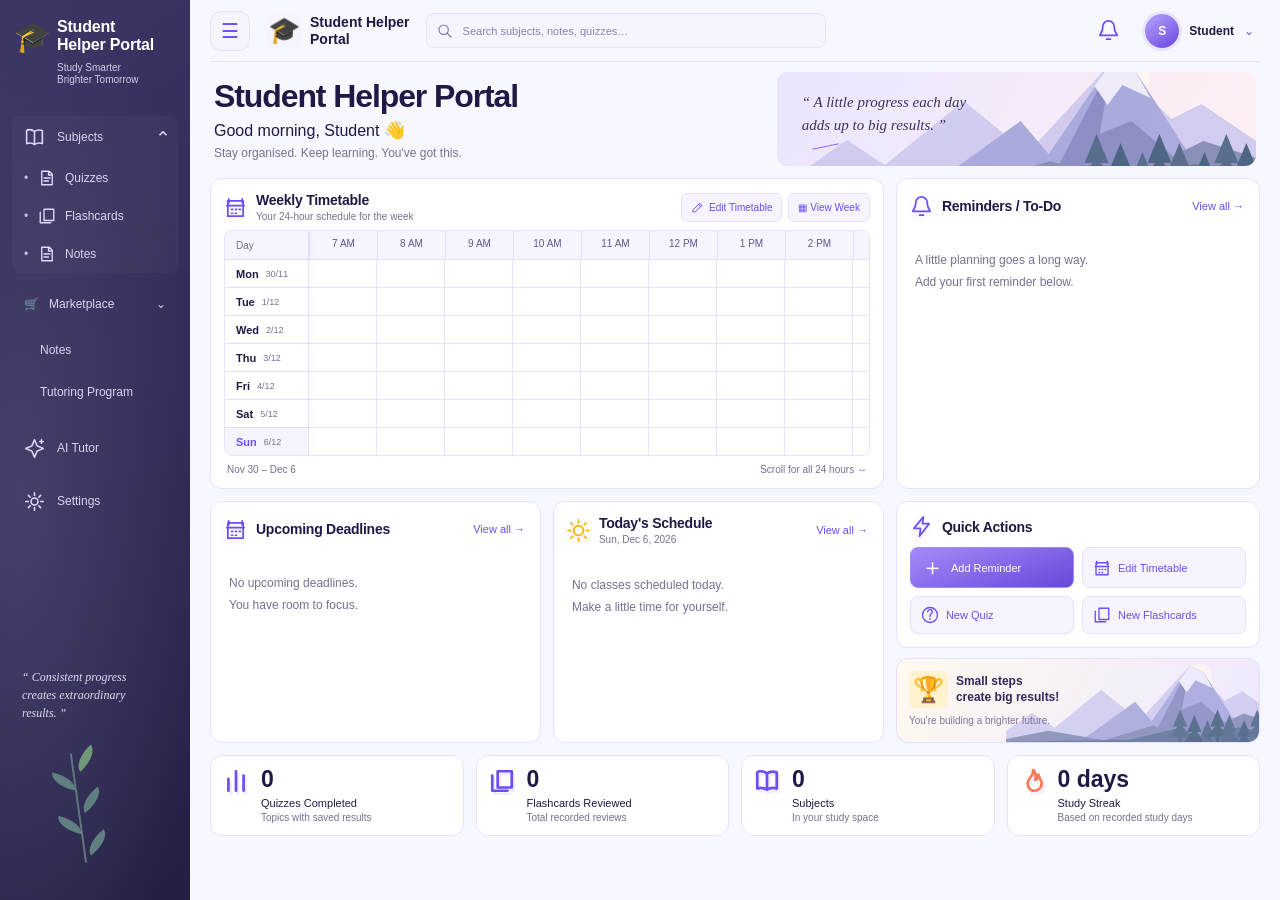
==== index.html @ bbedec19 "Created StudentOS application" ====
<!doctype html>
<html lang="en">
<head>
<meta charset="utf-8">
<meta name="viewport" content="width=device-width,initial-scale=1,viewport-fit=cover">
<script src="/frontend/accounts/account.js"></script>
<link rel="stylesheet" href="/frontend/planner/calendar.css">
<script src="/frontend/planner/calendar.js"></script>
<script src="/frontend/planner/week-popup.js"></script>
<link rel="stylesheet" href="/frontend/planner/week-popup.css">
<script src="/frontend/planner/reminders.js"></script>
<script src="/frontend/dashboard/dashboard.js"></script>
<script src="/frontend/assistant/tutor.js"></script>
<script src="/frontend/study/notes.js"></script>
<script src="/frontend/study/note-editor.js"></script>
<link rel="stylesheet" href="/frontend/study/note-editor.css">
<script src="/frontend/gym/gym-rules.js"></script>
<script src="/frontend/gym/gym-journey.js"></script>
<script src="/frontend/assistant/assistant-actions.js"></script>
<link rel="stylesheet" href="/frontend/assistant/assistant-actions.css">
<script src="/frontend/gym/gym.js"></script>
<script src="/frontend/planner/general-todos.js"></script>
<script src="/frontend/finance/finance.js"></script>
<script src="/frontend/study/study-progress.js"></script>
<script src="/frontend/study/quick-review.js"></script>
<link rel="stylesheet" href="/frontend/study/quick-review.css">
<script src="/frontend/social/social.js"></script>
<script src="/frontend/marketplace/marketplace.js"></script>
<script>
/* Pure mastery rules, shared by the UI and regression tests. */
(function(root){
 'use strict';
 function signature(q){return JSON.stringify([q.question,Object.entries(q.choices||{}).sort(),q.answer])}
 function count(q){return q.mastery?.signature===signature(q)?Math.max(0,Number(q.mastery.correct)||0):0}
 function record(q,correct){if(correct)q.mastery={signature:signature(q),correct:count(q)+1}}
 function settings(value){return {mode:value?.mode==='mastery'?'mastery':'normal',target:Math.max(1,Math.min(100,Math.floor(Number(value?.target)||3)))}}
 const api={signature,count,record,settings};
 if(typeof module==='object'&&module.exports)module.exports=api;else root.QuizMastery=api;
})(typeof window==='undefined'?globalThis:window);
</script>
<link rel="stylesheet" href="/frontend/marketplace/marketplace.css">
<link rel="stylesheet" href="/frontend/social/social.css">
<link rel="stylesheet" href="/frontend/study/study-progress.css">
<link rel="stylesheet" href="/frontend/finance/finance.css">
<link rel="stylesheet" href="/frontend/planner/general-todos.css">
<title>QuizPrep — Your Study Space</title>
<style>
:root{
  --bg:#f6f7fb;--panel:#fff;--panel2:#f8f9fd;--text:#11162c;--muted:#71778d;--line:#e3e7f1;
  --primary:#7445f5;--primary2:#8d56ff;--success:#1aa35c;--successSoft:#eaf8f0;--danger:#e24d4d;--dangerSoft:#fff0f0;
  --sidebar:#10162c;--shadow:0 14px 36px rgba(28,34,70,.08)
}
body.dark{--bg:#0b1020;--panel:#121a31;--panel2:#17213a;--text:#f2f4ff;--muted:#a7aec4;--line:#28334f;--sidebar:#080d1a;--shadow:0 14px 36px rgba(0,0,0,.22)}
*{box-sizing:border-box} body{margin:0;font-family:Inter,ui-sans-serif,system-ui,-apple-system,BlinkMacSystemFont,"Segoe UI",sans-serif;background:var(--bg);color:var(--text)}
button,input,textarea,select{font:inherit}button{cursor:pointer}.app{display:grid;grid-template-columns:245px minmax(0,1fr);min-height:100vh}
.sidebar{height:100vh;position:sticky;top:0;padding:24px 18px;background:var(--sidebar);color:#fff;display:flex;flex-direction:column;z-index:20}.brand{display:flex;gap:12px;align-items:center;padding:0 8px 24px}.brand-logo{width:42px;height:42px;display:grid;place-items:center;border-radius:12px;background:linear-gradient(135deg,var(--primary),var(--primary2));font-weight:900}.brand-name{font-size:20px;font-weight:850}.brand-sub{font-size:12px;color:#9ea8c4}
.nav{display:grid;gap:7px}.nav button{border:0;background:transparent;color:#c7cee3;text-align:left;padding:12px 14px;border-radius:10px}.nav button:hover,.nav button.active{color:#fff;background:linear-gradient(90deg,rgba(116,69,245,.46),rgba(116,69,245,.14))}.side-footer{margin-top:auto;display:grid;gap:8px}.side-btn{border:1px solid #2c3551;background:transparent;color:#c7cee3;padding:9px;border-radius:9px;font-size:12px}
.main{padding:0 30px 48px;min-width:0}.topbar{min-height:105px;display:flex;justify-content:space-between;align-items:center;gap:18px}.topbar h1{font-size:29px;margin:0 0 4px}.topbar p{margin:0;color:var(--muted)}.top-actions{display:flex;gap:10px;flex-wrap:wrap}.view{display:none}.view.active{display:block}
.btn{border-radius:11px;padding:11px 16px;font-weight:780;border:1px solid transparent}.btn.primary{background:linear-gradient(135deg,var(--primary),var(--primary2));color:#fff}.btn.secondary{background:var(--panel);border-color:var(--line);color:var(--text)}.btn.danger{background:var(--dangerSoft);border-color:#f2caca;color:var(--danger)}.btn.small{padding:8px 11px;font-size:13px}.btn:disabled{opacity:.45;cursor:not-allowed}
.hero{display:grid;grid-template-columns:1.35fr .65fr;gap:24px;padding:34px;border:1px solid var(--line);border-radius:22px;background:linear-gradient(135deg,rgba(116,69,245,.13),rgba(141,86,255,.04));box-shadow:var(--shadow)}.hero h2{font-size:38px;line-height:1.12;margin:10px 0 14px}.hero p{color:var(--muted);line-height:1.62;max-width:760px}.eyebrow{text-transform:uppercase;letter-spacing:.13em;font-size:11px;font-weight:850;color:var(--primary)}.hero-stat{background:var(--panel);border:1px solid var(--line);border-radius:18px;display:grid;place-items:center;text-align:center;padding:24px}.hero-stat strong{font-size:46px;color:var(--primary)}
.section-head{display:flex;justify-content:space-between;align-items:end;gap:18px;margin:31px 0 14px}.section-head h2{margin:0 0 4px;font-size:22px}.section-head p{margin:0;color:var(--muted)}.grid{display:grid;grid-template-columns:repeat(3,minmax(0,1fr));gap:16px}.card{position:relative;min-height:185px;padding:20px;background:var(--panel);border:1px solid var(--line);border-radius:17px;box-shadow:var(--shadow);transition:.18s;overflow:visible}.card.clickable:hover{transform:translateY(-2px);border-color:color-mix(in srgb,var(--cardColor,#7445f5) 55%,var(--line))}.card::before{content:"";position:absolute;left:-1px;top:-1px;bottom:-1px;width:5px;background:var(--cardColor,#7445f5);border-radius:17px 0 0 17px}.card-top{display:flex;justify-content:space-between;align-items:flex-start;gap:12px}.card-icon{width:45px;height:45px;display:grid;place-items:center;border-radius:13px;background:color-mix(in srgb,var(--cardColor,#7445f5) 14%,transparent);color:var(--cardColor,#7445f5);font-size:21px}.dots{width:38px;height:38px;border:1px solid var(--line);border-radius:10px;background:var(--panel2);color:var(--text);font-size:20px;font-weight:850;display:grid;place-items:center}.dots:hover{border-color:var(--primary);background:color-mix(in srgb,var(--primary) 8%,var(--panel))}.card h3{font-size:18px;margin:16px 0 5px}.muted{color:var(--muted)}.card .muted{font-size:14px}.card-foot{display:flex;justify-content:space-between;align-items:center;gap:10px;margin-top:20px}.pill{display:inline-flex;align-items:center;gap:5px;border-radius:999px;padding:7px 11px;background:color-mix(in srgb,var(--primary) 10%,transparent);color:var(--primary);font-weight:800;font-size:12px}.empty{padding:36px;text-align:center;background:var(--panel);border:1px dashed var(--line);border-radius:17px;color:var(--muted)}.empty h3{color:var(--text);margin:0 0 7px}
.panel{background:var(--panel);border:1px solid var(--line);border-radius:18px;padding:24px;box-shadow:var(--shadow)}.two-col{display:grid;grid-template-columns:1.45fr .8fr;gap:22px}.panel h2{margin:7px 0 9px}.panel p{line-height:1.55}.text-area{width:100%;min-height:470px;resize:vertical;padding:17px;border:1px solid var(--line);border-radius:14px;background:var(--panel2);color:var(--text);line-height:1.55;outline:none}.text-area:focus,input:focus,select:focus{outline:none;border-color:#a38cff;box-shadow:0 0 0 4px rgba(116,69,245,.10)}.textarea-meta{display:flex;justify-content:space-between;margin-top:7px;font-size:12px;color:var(--muted)}pre{white-space:pre-wrap;background:#0f1730;color:#edf1ff;border:1px solid #293454;border-radius:14px;padding:17px;line-height:1.55;overflow:auto}.message{padding:13px 14px;border-radius:11px;margin-top:13px}.message.success{background:var(--successSoft);color:#13864a}.message.warning{background:#fff8d8;color:#755600;border:1px solid #ecd87b}.message.error{background:var(--dangerSoft);color:#c63d3d}.hidden{display:none!important}
.import-report{margin-top:16px;padding:17px;border:1px solid var(--line);border-radius:15px;background:var(--panel2);color:var(--text)}.import-report.error{border-color:#efb9b9;background:var(--dangerSoft)}.import-report h3{margin:0 0 6px}.import-report-head{display:flex;justify-content:space-between;align-items:flex-start;gap:12px}.import-report-actions{display:flex;gap:7px;flex-wrap:wrap}.import-error-list{display:grid;gap:12px;margin-top:15px}.import-error-card{padding:15px;border:1px solid #efc4c4;border-radius:12px;background:var(--panel)}.import-error-card h4{margin:0 0 5px;color:var(--danger)}.import-error-meta{font-size:13px;color:var(--muted);line-height:1.5}.import-problem{margin-top:11px;padding-top:11px;border-top:1px solid var(--line)}.import-problem b{display:block;margin-bottom:4px}.import-problem p{margin:4px 0;font-size:13px;line-height:1.5}.import-fix{padding:9px 10px;border-radius:9px;background:var(--panel2);white-space:pre-wrap;font-family:ui-monospace,SFMono-Regular,Consolas,monospace}.duplicate-list{display:grid;gap:5px;margin:10px 0 0;padding-left:20px}.jump-error{margin-top:12px}
.breadcrumb{display:flex;align-items:center;gap:8px;margin-bottom:14px;color:var(--muted);font-size:14px}.link-btn{border:0;background:transparent;color:var(--primary);font-weight:750;padding:0}
.context-menu{position:fixed;z-index:2000;width:230px;padding:7px;background:var(--panel);border:1px solid var(--line);border-radius:13px;box-shadow:0 18px 55px rgba(0,0,0,.22)}.context-menu button{width:100%;display:flex;align-items:center;gap:9px;border:0;background:transparent;color:var(--text);padding:10px 11px;text-align:left;border-radius:8px}.context-menu button:hover{background:var(--panel2)}.context-menu button.menu-danger{color:var(--danger)}.menu-sep{height:1px;background:var(--line);margin:5px 3px}
.modal-backdrop{position:fixed;inset:0;z-index:2100;background:rgba(7,10,21,.60);display:flex;align-items:center;justify-content:center;padding:20px}.modal{width:min(700px,100%);max-height:88vh;overflow:auto;background:var(--panel);border:1px solid var(--line);border-radius:19px;padding:24px;box-shadow:0 28px 90px rgba(0,0,0,.32)}.modal.wide{width:min(880px,100%)}.modal-head{display:flex;justify-content:space-between;align-items:flex-start;gap:15px}.modal-head h2{margin:4px 0 0}.modal-close{width:36px;height:36px;border:1px solid var(--line);border-radius:10px;background:var(--panel2);color:var(--text);font-size:20px}.form-row{display:grid;gap:7px;margin-top:16px}.form-row label{font-size:13px;font-weight:800}.form-row input,.form-row select{width:100%;padding:11px 12px;border:1px solid var(--line);border-radius:10px;background:var(--panel2);color:var(--text)}.modal-actions{display:flex;justify-content:flex-end;gap:9px;margin-top:20px}.color-grid{display:grid;grid-template-columns:repeat(8,1fr);gap:10px;margin-top:10px}.swatch{aspect-ratio:1;border:3px solid transparent;border-radius:12px;background:var(--swatch)}.swatch.selected{border-color:var(--text);box-shadow:0 0 0 2px var(--panel) inset}.multi-list{display:grid;gap:8px;max-height:360px;overflow:auto;margin-top:14px;padding-right:3px}.multi-row{display:grid;grid-template-columns:24px 14px minmax(0,1fr) auto;gap:10px;align-items:center;padding:12px;border:1px solid var(--line);border-radius:11px;background:var(--panel2);cursor:pointer}.multi-row:hover{border-color:#aa96ff}.multi-row input{width:18px;height:18px}.mini-color{width:12px;height:12px;border-radius:50%;background:var(--dot)}.multi-row small{color:var(--muted)}.question-manager{display:grid;gap:10px;margin-top:15px}.manage-q{display:grid;grid-template-columns:34px minmax(0,1fr) auto;gap:11px;align-items:start;padding:13px;border:1px solid var(--line);border-radius:11px;background:var(--panel2)}.qnum{width:32px;height:32px;display:grid;place-items:center;border-radius:9px;background:rgba(116,69,245,.12);color:var(--primary);font-weight:850}.manage-q h4{margin:0 0 5px;font-size:14px;white-space:pre-line}.manage-q p{margin:0;font-size:12px;color:var(--muted)}.manage-q-actions{display:flex;gap:7px;flex-wrap:wrap;justify-content:flex-end}.delete-q,.image-q{border:1px solid var(--line);background:var(--panel);color:var(--text);border-radius:8px;padding:7px 9px}.delete-q{border-color:#f2caca;background:var(--dangerSoft);color:var(--danger)}.q-thumb{width:72px;height:48px;object-fit:cover;border:1px solid var(--line);border-radius:8px;margin-top:8px;background:var(--panel)}
.quiz-layout{display:grid;grid-template-columns:minmax(0,1fr) 300px;gap:22px}.quiz-top,.quiz-meta,.quiz-actions,.stat-row{display:flex;justify-content:space-between;align-items:center;gap:11px}.quiz-tools{display:flex;align-items:center;gap:9px;flex-wrap:wrap;justify-content:flex-end}.flag-question-btn,.timer-btn{white-space:nowrap}.flag-question-btn.flagged{border-color:#d9a514;background:color-mix(in srgb,#e0a400 18%,var(--panel));color:#8a6200}.timer-btn.running{border-color:var(--primary);background:color-mix(in srgb,var(--primary) 12%,var(--panel));color:var(--primary)}.timer-value{font-variant-numeric:tabular-nums}.progress{height:8px;background:var(--panel2);border-radius:999px;overflow:hidden;margin:22px 0 10px}.progress>div{height:100%;background:linear-gradient(90deg,var(--primary),var(--primary2))}.quiz-meta{font-size:13px;color:var(--muted)}.question-title{white-space:pre-line;font-size:28px;line-height:1.48;margin:28px 0}.question-image{display:block;max-width:100%;max-height:460px;object-fit:contain;border:1px solid var(--line);border-radius:14px;background:var(--panel2);margin:-10px 0 24px}.answers{display:grid;gap:12px}.answer{width:100%;display:flex;align-items:center;gap:14px;text-align:left;border:1px solid var(--line);background:var(--panel2);color:var(--text);border-radius:13px;padding:16px}.answer:hover:not(:disabled){border-color:#a38cff}.answer-letter{width:32px;height:32px;border:1px solid var(--line);border-radius:9px;background:var(--panel);display:grid;place-items:center;font-weight:850}.answer.correct{background:var(--successSoft);border-color:var(--success);color:#118049}.answer.wrong{background:var(--dangerSoft);border-color:var(--danger);color:#c33c3c}.answer:disabled{cursor:default}.feedback{margin-top:17px;padding:16px;border:1px solid var(--line);border-radius:13px}.feedback.correct{background:var(--successSoft);border-color:#bce4cc}.feedback.wrong{background:var(--dangerSoft);border-color:#efc6c6}.feedback p{margin:7px 0 0;color:var(--muted);line-height:1.55}.quiz-actions{margin-top:21px}.quiz-nav,.quiz-exit{display:flex;gap:9px}.big-score{font-size:48px;font-weight:900;color:var(--primary);margin:18px 0}.stat-row{padding:13px 0;border-top:1px solid var(--line)}
.answer-control{width:20px;height:20px;flex:0 0 20px;accent-color:var(--primary)}.answer.locked{cursor:default}.answer.locked:hover{border-color:var(--line)}.answer.locked.correct:hover{border-color:var(--success)}.answer.locked.wrong:hover{border-color:var(--danger)}.selection-hint{margin:-14px 0 15px;color:var(--muted);font-size:14px}.check-answers-btn{display:block;margin:14px 0 0 auto}
.stats-grid{display:grid;grid-template-columns:repeat(4,1fr);gap:14px;margin-bottom:19px}.stat-card{padding:18px;background:var(--panel);border:1px solid var(--line);border-radius:15px}.stat-card small{color:var(--muted)}.stat-card strong{display:block;font-size:29px;margin-top:6px}.table-row{display:grid;grid-template-columns:1.4fr .7fr .7fr .7fr .7fr;gap:10px;align-items:center;padding:12px 0;border-bottom:1px solid var(--line)}.table-row.header{font-size:12px;color:var(--muted);font-weight:850}.subject-progress{display:block;height:8px;background:var(--panel2);border-radius:999px;overflow:hidden}.subject-progress>span{display:block;height:100%;width:var(--done);background:linear-gradient(90deg,var(--success),#65c98e)}
.results-stats{grid-template-columns:repeat(5,1fr)}
.results-head{display:flex;justify-content:space-between;align-items:center;gap:20px;margin-bottom:20px;padding:28px}.results-score{display:flex;align-items:center;gap:18px}.results-score .big-score{margin:0}.result-list{display:grid;gap:14px}.result-question{padding:20px;border:1px solid var(--line);border-left:5px solid var(--line);border-radius:15px;background:var(--panel);box-shadow:var(--shadow)}.result-question.correct{border-left-color:var(--success)}.result-question.wrong{border-left-color:var(--danger)}.result-question.unanswered{border-left-color:var(--muted)}.result-q-head{display:flex;justify-content:space-between;align-items:flex-start;gap:12px}.result-q-head h3{white-space:pre-line;margin:0;font-size:17px;line-height:1.5}.result-badges{display:flex;justify-content:flex-end;gap:7px;flex-wrap:wrap}.result-badge{flex:0 0 auto;padding:6px 10px;border-radius:999px;font-size:12px;font-weight:850}.result-badge.correct{background:var(--successSoft);color:#118049}.result-badge.wrong{background:var(--dangerSoft);color:#c33c3c}.result-badge.unanswered{background:var(--panel2);color:var(--muted)}.result-badge.flagged{border:1px solid #d9a514;background:color-mix(in srgb,#e0a400 18%,var(--panel));color:#8a6200}.result-answers{display:grid;gap:8px;margin-top:14px}.result-answer{padding:11px 13px;border:1px solid var(--line);border-radius:10px;background:var(--panel2);line-height:1.45}.result-answer.selected-wrong{border-color:#efc6c6;background:var(--dangerSoft)}.result-answer.correct-answer{border-color:#bce4cc;background:var(--successSoft)}.result-explain{margin:13px 0 0;padding-top:13px;border-top:1px solid var(--line);color:var(--muted);line-height:1.55}.result-question .question-image{margin:14px 0 0;max-height:300px}
body.dark .flag-question-btn.flagged,body.dark .result-badge.flagged{color:#f0c44c}
.save-status{position:fixed;z-index:2600;right:20px;bottom:20px;padding:9px 13px;border:1px solid var(--line);border-radius:999px;background:var(--panel);color:var(--muted);font-size:13px;font-weight:750;box-shadow:0 10px 30px rgba(0,0,0,.18);opacity:0;transform:translateY(7px);pointer-events:none;transition:.2s}.save-status.show{opacity:1;transform:translateY(0)}.save-status.error{color:var(--danger);border-color:var(--danger)}
.flash-topic-card .card-icon{font-size:24px}.flash-stats{grid-template-columns:repeat(5,1fr)}.flashcard-study-wrap{max-width:900px;margin:auto}.flashcard-toolbar{display:flex;justify-content:space-between;align-items:center;gap:10px;margin-bottom:14px}.flashcard-stage{perspective:1400px;min-height:390px;cursor:pointer}.flashcard-inner{position:relative;width:100%;min-height:390px;transition:transform .5s cubic-bezier(.2,.75,.25,1);transform-style:preserve-3d}.flashcard-stage.flipped .flashcard-inner{transform:rotateY(180deg)}.flashcard-face{position:absolute;inset:0;display:flex;flex-direction:column;padding:32px;border:1px solid var(--line);border-radius:24px;background:var(--panel);box-shadow:0 20px 55px rgba(55,42,120,.14);backface-visibility:hidden;-webkit-backface-visibility:hidden;overflow:auto}.flashcard-face::before{content:"";position:absolute;inset:-1px;border:5px solid color-mix(in srgb,var(--cardColor,#7445f5) 38%,transparent);border-radius:24px;pointer-events:none}.flashcard-back{transform:rotateY(180deg)}.flashcard-label{align-self:center;padding:6px 13px;border-radius:999px;background:color-mix(in srgb,var(--cardColor,#7445f5) 13%,transparent);color:var(--cardColor,#7445f5);font-size:12px;font-weight:850;text-transform:uppercase}.flashcard-content{flex:1;display:grid;place-items:center;text-align:center;white-space:pre-wrap;font-size:27px;font-weight:800;line-height:1.45;padding:25px}.flashcard-back .flashcard-content{font-size:21px;place-items:center start;text-align:left;font-weight:700}.flashcard-explain{border-top:1px solid var(--line);padding-top:16px;white-space:pre-wrap;color:var(--muted);line-height:1.55}.flip-hint{text-align:center;color:var(--muted);font-size:14px}.flashcard-navigation{display:grid;grid-template-columns:auto 1fr auto;align-items:center;gap:14px;margin:18px 0}.flashcard-counter{text-align:center;font-weight:850}.rating-row{display:grid;grid-template-columns:repeat(4,1fr);gap:10px}.rating-btn{padding:13px 8px;border:1px solid var(--line);border-radius:12px;background:var(--panel);font-weight:850}.rating-btn small{display:block;margin-top:3px;font-weight:600}.rating-btn.again{color:#d94a4a;border-color:#efb1b1}.rating-btn.hard{color:#c77b00;border-color:#efc26e}.rating-btn.good{color:#287be0;border-color:#8dbbf2}.rating-btn.easy{color:#15935a;border-color:#7ed5a7}.rating-row.hidden{display:none}.flashcard-empty{grid-column:1/-1}

/* Study platform refresh */
:root{--bg:#f4f1e8;--panel:#fffdf8;--panel2:#f7f4ec;--text:#17231f;--muted:#69736e;--line:#dedbd0;--primary:#1f6b52;--primary2:#2e8063;--success:#21875f;--successSoft:#e8f5ed;--danger:#c94a42;--dangerSoft:#fff0ed;--sidebar:#17332d;--shadow:0 14px 35px rgba(33,50,43,.08)}
body.dark{--bg:#101814;--panel:#17221e;--panel2:#1d2a25;--text:#f4f1e8;--muted:#aab6b0;--line:#30423a;--sidebar:#0b1512;--shadow:0 16px 40px rgba(0,0,0,.24)}
body{background-image:radial-gradient(circle at 88% 4%,rgba(230,178,56,.13),transparent 24%)}
.app{grid-template-columns:260px minmax(0,1fr)}.sidebar{background:var(--sidebar);padding:26px 20px}.brand{padding:0 8px 34px}.brand-logo{border-radius:50% 50% 45% 55%;background:#d9ef72;color:#17332d;transform:rotate(-5deg)}.brand-name{letter-spacing:-.03em}.brand-sub{color:#a8beb5}.nav{gap:5px}.nav button{padding:13px 14px;border-radius:12px;font-weight:700}.nav button:hover,.nav button.active{background:rgba(217,239,114,.14);color:#eff9c6}.side-btn{border-color:#3b554b;color:#b8cbc4}
.main{padding:0 42px 56px;max-width:1500px;width:100%;margin:auto}.topbar{min-height:112px;border-bottom:1px solid color-mix(in srgb,var(--line) 75%,transparent)}.topbar h1{font-size:31px;letter-spacing:-.04em}.btn{border-radius:999px;padding:11px 18px}.btn.primary{background:var(--primary);box-shadow:0 7px 18px rgba(31,107,82,.18)}.btn.primary:hover{background:var(--primary2)}.btn.secondary:hover{border-color:var(--primary);color:var(--primary)}
.hero{position:relative;overflow:hidden;grid-template-columns:1.2fr .8fr;padding:42px;border:0;border-radius:28px;background:#1d493c;color:#fff;box-shadow:0 24px 55px rgba(23,51,45,.18)}.hero:after{content:"";position:absolute;width:260px;height:260px;right:-80px;top:-105px;border:48px solid rgba(217,239,114,.15);border-radius:50%}.hero h2{max-width:700px;font-size:44px;letter-spacing:-.045em}.hero p{color:#cbdcd5}.hero .eyebrow{color:#d9ef72}.hero-stat{position:relative;z-index:1;border:1px solid rgba(255,255,255,.16);background:rgba(255,255,255,.09);backdrop-filter:blur(8px)}.hero-stat strong{color:#d9ef72}.hero-stat .muted{color:#cbdcd5}
.home-overview{display:grid;grid-template-columns:repeat(3,1fr);gap:12px;margin-top:18px}.overview-stat{padding:17px 19px;border:1px solid var(--line);border-radius:17px;background:var(--panel)}.overview-stat strong{display:block;font-size:24px;margin-bottom:3px}.overview-stat span{font-size:13px;color:var(--muted)}
.section-head{align-items:center}.section-head h2{font-size:24px;letter-spacing:-.025em}.category-tabs{display:flex;gap:8px;flex-wrap:wrap;margin:18px 0 4px}.category-tab{border:1px solid var(--line);border-radius:999px;background:var(--panel);color:var(--muted);padding:9px 14px;font-weight:800;font-size:13px}.category-tab:hover,.category-tab.active{border-color:var(--primary);background:var(--primary);color:#fff}.grid{gap:18px}.card{min-height:205px;padding:22px;border-radius:21px;box-shadow:0 10px 28px rgba(33,50,43,.06)}.card::before{display:none}.card.clickable:hover{transform:translateY(-4px);box-shadow:0 18px 38px rgba(33,50,43,.12)}.card-icon{width:50px;height:50px;border-radius:16px}.card h3{font-size:20px;letter-spacing:-.02em}.subject-card{border-top:5px solid var(--cardColor)}.category-pill{display:inline-flex;align-items:center;gap:6px;border-radius:999px;padding:6px 10px;background:var(--panel2);color:var(--muted);font-size:11px;font-weight:850;text-transform:uppercase;letter-spacing:.07em}.subject-progress-line{height:6px;margin-top:18px;border-radius:999px;background:var(--panel2);overflow:hidden}.subject-progress-line span{display:block;width:var(--progress);height:100%;background:var(--cardColor)}.topic-card{border-left:1px solid var(--line)}.topic-counts{display:flex;gap:7px;flex-wrap:wrap;margin-top:13px}.topic-count{padding:6px 9px;border-radius:9px;background:var(--panel2);color:var(--muted);font-size:12px;font-weight:750}
.subject-banner,.topic-banner{position:relative;overflow:hidden;padding:30px;border-radius:24px;background:color-mix(in srgb,var(--bannerColor,var(--primary)) 11%,var(--panel));border:1px solid color-mix(in srgb,var(--bannerColor,var(--primary)) 28%,var(--line));margin-bottom:24px}.subject-banner:after,.topic-banner:after{content:"";position:absolute;right:-40px;bottom:-70px;width:190px;height:190px;border:35px solid color-mix(in srgb,var(--bannerColor,var(--primary)) 12%,transparent);border-radius:50%}.subject-banner-inner,.topic-banner-inner{position:relative;z-index:1;display:flex;justify-content:space-between;align-items:flex-end;gap:20px}.subject-banner h2,.topic-banner h2{font-size:34px;letter-spacing:-.04em;margin:8px 0}.subject-banner p,.topic-banner p{margin:0;color:var(--muted)}
.mode-grid{display:grid;grid-template-columns:repeat(3,minmax(0,1fr));gap:18px}.mode-card{display:flex;min-height:260px;flex-direction:column;padding:25px;border:1px solid var(--line);border-radius:23px;background:var(--panel);box-shadow:var(--shadow);transition:.2s}.mode-card:hover{transform:translateY(-4px);border-color:var(--modeColor);box-shadow:0 18px 38px rgba(33,50,43,.12)}.mode-icon{width:58px;height:58px;display:grid;place-items:center;border-radius:18px;background:color-mix(in srgb,var(--modeColor) 13%,transparent);color:var(--modeColor);font-size:27px}.mode-card h3{font-size:23px;margin:20px 0 7px}.mode-card p{margin:0;color:var(--muted);line-height:1.55}.mode-meta{margin-top:auto;padding:18px 0 14px;color:var(--muted);font-size:13px}.mode-actions{display:flex;gap:8px;flex-wrap:wrap}.mode-actions .btn{flex:1}
.learn-wrap{max-width:980px;margin:auto}.learn-intro{padding:27px;border:1px solid var(--line);border-radius:22px;background:var(--panel);margin-bottom:18px}.learn-intro h2{font-size:31px;margin:8px 0}.learn-section-head{display:flex;justify-content:space-between;align-items:end;gap:12px;margin:30px 0 13px}.learn-section-head h2{margin:0}.learn-list{display:grid;gap:13px}.learn-card{padding:22px;border:1px solid var(--line);border-radius:18px;background:var(--panel)}.learn-card h3{white-space:pre-line;margin:0 0 13px;font-size:17px;line-height:1.5}.learn-answer{padding:13px 15px;border-radius:12px;background:color-mix(in srgb,var(--primary) 9%,var(--panel2));color:var(--text);line-height:1.55}.learn-explain{margin:13px 0 0;color:var(--muted);line-height:1.65;white-space:pre-line}.learn-term{display:grid;grid-template-columns:minmax(170px,.7fr) 1.3fr;gap:20px}.learn-term b{font-size:16px}.learn-empty{padding:28px;border:1px dashed var(--line);border-radius:18px;text-align:center;color:var(--muted)}
.category-picker{display:grid;grid-template-columns:repeat(3,1fr);gap:10px}.category-choice{position:relative;display:grid;gap:5px;padding:15px;border:1px solid var(--line);border-radius:15px;background:var(--panel2);cursor:pointer}.category-choice:has(input:checked){border-color:var(--primary);box-shadow:0 0 0 3px color-mix(in srgb,var(--primary) 12%,transparent)}.category-choice input{position:absolute;opacity:0;pointer-events:none}.category-choice strong{font-size:14px}.category-choice small{color:var(--muted);line-height:1.35}.ungrouped-note{display:flex;justify-content:space-between;align-items:center;gap:16px;margin-top:22px;padding:16px 19px;border:1px solid #ead79b;border-radius:16px;background:#fff7dc}.dark .ungrouped-note{background:#302b19;border-color:#675c2e}.empty{background:color-mix(in srgb,var(--panel) 80%,transparent)}
@media(max-width:1050px){.grid{grid-template-columns:repeat(2,1fr)}.hero{grid-template-columns:1fr}.two-col,.quiz-layout{grid-template-columns:1fr}.stats-grid{grid-template-columns:repeat(2,1fr)}}
@media(max-width:760px){
  body{padding-bottom:calc(72px + env(safe-area-inset-bottom));overflow-x:hidden}
  .app{display:block;min-height:100vh}.sidebar{height:68px;position:sticky;top:0;padding:10px 14px;display:flex;flex-direction:row;align-items:center;box-shadow:0 5px 22px rgba(0,0,0,.18)}
  .brand{padding:0;gap:9px;min-width:0}.brand-logo{width:42px;height:42px;flex:0 0 42px}.brand-name{font-size:18px}.brand-sub{font-size:10px;white-space:nowrap}
  .nav{position:fixed;z-index:2000;left:0;right:0;bottom:0;height:calc(68px + env(safe-area-inset-bottom));padding:6px 6px env(safe-area-inset-bottom);display:grid;grid-template-columns:repeat(6,minmax(0,1fr));gap:2px;background:var(--sidebar);box-shadow:0 -5px 22px rgba(0,0,0,.2)}
  .nav button{min-width:0;min-height:56px;padding:7px 2px;border-radius:9px;text-align:center;font-size:10px;line-height:1.2;overflow-wrap:anywhere}.nav button:hover,.nav button.active{background:rgba(116,69,245,.42)}
  .side-footer{margin:0 0 0 auto;display:flex;gap:5px}.side-btn{width:42px;height:42px;padding:0;font-size:0}.side-btn:first-child::after{content:"☾";font-size:20px}.side-btn:last-child{display:none}
  .main{padding:0 14px 28px}.topbar{min-height:0;padding:19px 0 16px;display:grid;align-items:start}.topbar h1{font-size:24px}.topbar p{font-size:13px;line-height:1.45;margin-top:3px}.top-actions{display:grid;grid-template-columns:repeat(3,minmax(0,1fr));gap:7px}.top-actions .btn{display:block!important;min-width:0;padding:10px 6px;font-size:12px}
  .hero{padding:20px;gap:16px;border-radius:17px}.hero h2{font-size:27px}.hero p{font-size:14px}.hero .modal-actions{display:grid;grid-template-columns:1fr 1fr}.hero-stat{padding:17px}.hero-stat strong{font-size:38px}
  .section-head{align-items:flex-start;margin:25px 0 12px}.section-head>div{min-width:0}.section-head h2{font-size:20px}.section-head p{font-size:13px;line-height:1.4}.section-head>.btn{flex:0 0 auto;min-height:44px}
  .grid{grid-template-columns:1fr;gap:12px}.card{min-height:0;padding:17px}.card h3{margin-top:12px}.card-foot{margin-top:16px}.dots,.modal-close{min-width:44px;min-height:44px}.btn{min-height:44px}
  .two-col,.quiz-layout{grid-template-columns:1fr;gap:14px}.panel{padding:18px;border-radius:15px}.text-area{min-height:52vh;padding:14px;font-size:16px}.textarea-meta{gap:10px}.panel>.modal-actions{display:grid;grid-template-columns:1fr}.panel>.modal-actions .btn{width:100%}pre{font-size:12px;padding:14px}
  .context-menu{left:10px!important;right:10px!important;top:auto!important;bottom:calc(78px + env(safe-area-inset-bottom));width:auto}.context-menu button{min-height:46px}
  .modal-backdrop{align-items:flex-end;padding:0}.modal,.modal.wide{width:100%;max-height:91dvh;padding:19px 16px calc(18px + env(safe-area-inset-bottom));border-radius:20px 20px 0 0}.modal-actions{flex-wrap:wrap}.modal-actions .btn{flex:1 1 120px}.form-row input,.form-row select{min-height:46px;font-size:16px}.color-grid{grid-template-columns:repeat(4,1fr)}.swatch{min-height:48px}.multi-list{max-height:42vh}.multi-row{min-height:55px}
  .manage-q{grid-template-columns:34px minmax(0,1fr)}.manage-q-actions{grid-column:2;justify-content:flex-start}.manage-q-actions button{min-height:40px}.q-thumb{width:min(150px,100%);height:auto;max-height:100px}
  .quiz-layout>.panel:first-child{padding:17px}.quiz-layout>aside{order:2}.quiz-top{align-items:flex-start}.quiz-tools{display:grid;justify-items:end}.question-title{font-size:22px;line-height:1.4;margin:22px 0}.answer{min-height:58px;padding:13px;align-items:flex-start}.answer-letter{flex:0 0 32px}.quiz-actions{display:grid;grid-template-columns:1fr;align-items:stretch}.quiz-nav,.quiz-exit{display:grid;grid-template-columns:1fr 1fr}.quiz-exit .btn,.quiz-nav .btn{width:100%}.big-score{font-size:40px;margin:12px 0}
  .results-head{display:grid;padding:20px}.results-score{display:grid;grid-template-columns:1fr 1fr;align-items:stretch}.results-score>div:first-child{grid-column:1/-1}.results-score .btn{width:100%}.result-question{padding:16px}.result-q-head{display:grid}.result-badge{justify-self:start}
  .stats-grid{grid-template-columns:1fr 1fr;gap:9px}.stat-card{padding:14px}.stat-card strong{font-size:25px}.table-row{grid-template-columns:minmax(100px,1.5fr) repeat(3,.55fr);font-size:13px}.table-row>:nth-child(5){display:none}.table-row.header{font-size:10px}.breadcrumb{margin-top:2px}.empty{padding:26px 17px}
  .save-status{right:12px;bottom:calc(78px + env(safe-area-inset-bottom))}
  .import-report-head{display:grid}.import-report-actions{display:grid;grid-template-columns:1fr}.import-report-actions .btn{width:100%}.import-error-card{padding:13px}
  .flash-stats{grid-template-columns:1fr 1fr}.flashcard-stage,.flashcard-inner{min-height:430px}.flashcard-face{padding:20px}.flashcard-content{padding:18px 5px;font-size:22px}.flashcard-back .flashcard-content{font-size:18px}.rating-row{grid-template-columns:1fr 1fr}.flashcard-navigation{grid-template-columns:52px 1fr 52px}
}
@media(max-width:390px){
  .main{padding-left:10px;padding-right:10px}.brand-sub{display:none}.top-actions{grid-template-columns:1fr 1fr}.top-actions .btn:first-child{grid-column:1/-1}.hero h2{font-size:24px}.hero .modal-actions{grid-template-columns:1fr}.section-head{gap:8px}.section-head>.btn{padding:9px;font-size:12px}.card-foot{align-items:flex-end}.stats-grid{grid-template-columns:1fr 1fr}.modal-actions{display:grid;grid-template-columns:1fr}.modal-actions .btn{width:100%}.table-row{grid-template-columns:minmax(90px,1.4fr) repeat(3,.5fr);gap:5px}}
@media(max-width:1050px){.mode-grid{grid-template-columns:1fr}.mode-card{min-height:220px}.home-overview{grid-template-columns:repeat(3,1fr)}}
@media(max-width:760px){.main{padding:0 16px 32px}.nav{grid-template-columns:repeat(5,minmax(0,1fr))}.hero{padding:28px 23px;border-radius:22px}.hero h2{font-size:32px}.home-overview{grid-template-columns:1fr}.subject-banner,.topic-banner{padding:23px}.subject-banner-inner,.topic-banner-inner{display:block}.subject-banner h2,.topic-banner h2{font-size:29px}.subject-banner .btn,.topic-banner .btn{margin-top:17px}.category-picker{grid-template-columns:1fr}.learn-term{grid-template-columns:1fr;gap:9px}.ungrouped-note{align-items:flex-start;flex-direction:column}.mode-card{min-height:0}.top-actions{grid-template-columns:1fr 1fr}}
@media(max-width:390px){.category-tabs{display:grid;grid-template-columns:1fr 1fr}.category-tab{padding:9px 7px}.topic-counts{display:grid;grid-template-columns:1fr 1fr}.mode-actions{display:grid}.hero h2{font-size:28px}}
.manage-q[hidden]{display:none}.manage-q-actions{display:flex;flex-wrap:wrap;gap:6px;max-width:210px}.manage-q-actions button{min-height:36px}.manage-q h4{overflow-wrap:anywhere}.modal .form-row textarea{width:100%;box-sizing:border-box;min-height:100px;padding:12px;background:var(--panel2);color:var(--text);border:1px solid var(--line);border-radius:10px;font:inherit}.modal details{margin-top:18px;padding:12px;border:1px solid var(--line);border-radius:10px}.modal summary{cursor:pointer;font-weight:700}
@media(max-width:600px){.manage-q{grid-template-columns:32px minmax(0,1fr)}.manage-q-actions{grid-column:1/-1;max-width:none}.manage-q-actions button{min-height:44px;flex:1 0 auto}.modal-actions{flex-wrap:wrap}.quiz-tools{flex-wrap:wrap}}
</style>
</head>
<body>
<div class="app">
  <aside class="sidebar">
    <div class="brand"><div class="brand-logo">Q</div><div><div class="brand-name">QuizPrep</div><div class="brand-sub">Your personal study space</div></div></div>
    <nav class="nav">
      <button class="active" data-view="home">⌂ Subjects</button>
      <button data-view="library">▦ Content</button>
      <button data-view="import">✦ Import</button>
      <button data-view="progress">◔ Progress</button>
      <button data-view="guide">☷ Import guide</button>
    </nav>
    <div class="side-footer"><button class="side-btn" id="themeBtn">☾ Dark mode</button><button class="side-btn" id="resetBtn">Reset app data</button></div>
  </aside>
  <main class="main">
    <header class="topbar">
      <div><h1 id="pageTitle">Your Subjects</h1><p id="pageSubtitle">Choose a subject and continue learning.</p></div>
      <div class="top-actions" id="topActions"><button class="btn secondary" id="addTopicBtn">＋ Topic</button><button class="btn secondary" id="newAiBtn">Import content</button><button class="btn primary" id="topAddSubjectBtn">＋ Subject</button></div>
    </header>

    <section class="view active" id="view-home">
      <div class="hero"><div><span class="eyebrow">Build a learning habit</span><h2>Everything you study, organised in one calm space.</h2><p>Open a subject, choose a topic, then learn the material, recall it with flashcards, or test yourself with a quiz.</p><div class="modal-actions" style="justify-content:flex-start"><button class="btn primary" id="heroAddSubjectBtn">Create a subject</button><button class="btn secondary" data-go="progress">View progress</button></div></div><div class="hero-stat"><div><strong id="heroQuestionCount">0</strong><div>Questions ready</div><p class="muted">across your study space</p></div></div></div>
      <div class="home-overview"><div class="overview-stat"><strong id="homeSubjectCount">0</strong><span>Subjects</span></div><div class="overview-stat"><strong id="homeTopicCount">0</strong><span>Topics</span></div><div class="overview-stat"><strong id="homeCardCount">0</strong><span>Flashcards</span></div></div>
      <div class="section-head"><div><h2>Your subjects</h2><p>Pick up where you left off or begin something new.</p></div><button class="btn primary small" id="homeAddSubjectBtn">＋ New Subject</button></div>
      <div class="category-tabs" id="homeCategoryTabs"><button class="category-tab active" data-category-filter="all">All</button><button class="category-tab" data-category-filter="coding">⌘ Coding</button><button class="category-tab" data-category-filter="general">◇ General</button><button class="category-tab" data-category-filter="language">文 Language</button></div>
      <div class="grid" id="homeSubjects"></div>
      <div class="ungrouped-note hidden" id="homeUngroupedNote"><div><b id="homeUngroupedCount">0 topics need a subject</b><div class="muted">Organise imported topics to see them on your subject home.</div></div><button class="btn secondary small" data-go="library">Organise topics</button></div>
    </section>

    <section class="view" id="view-library">
      <div class="section-head"><div><h2>Manage subjects</h2><p>Edit categories, colours, and topic groups.</p></div><button class="btn secondary small" id="libraryAddSubjectBtn">＋ Add Subject</button></div><div class="grid" id="librarySubjects"></div>
      <div class="section-head"><div><h2>All topics</h2><p>Open a topic to choose how you want to study.</p></div><button class="btn danger small" id="clearAllTopicsBtn" type="button">Clear All Topics</button></div><div class="grid" id="libraryTopics"></div>
    </section>

    <section class="view" id="view-flashcards">
      <div class="section-head"><div><h2>Flashcard Topics</h2><p>Each existing topic can contain both quiz questions and flashcards.</p></div><button class="btn primary" id="importFlashcardsBtn">＋ Import Flashcards</button></div>
      <div class="grid" id="flashcardTopics"></div>
    </section>

    <section class="view" id="view-flashcard-import">
      <div class="two-col"><div class="panel"><span class="eyebrow">Flashcard import</span><h2>Paste AI Flashcards</h2><p class="muted">Use Topic, Front and Back for every card. Explain is optional.</p><textarea class="text-area" id="flashcardInput" spellcheck="false" placeholder="Topic: Networking Fundamentals\nFront: What is an SFP?\nBack: Small Form-factor Pluggable transceiver.\nExplain: Used to connect network devices using fibre or copper."></textarea><div class="textarea-meta"><span id="flashcardCharCount">0 characters</span><span>Explain is optional</span></div><div class="modal-actions"><button class="btn secondary" id="flashcardSampleBtn">Load sample</button><button class="btn primary" id="generateFlashcardsBtn">Import Flashcards</button></div><div id="flashcardImportMessage" class="hidden"></div></div>
      <div class="panel"><span class="eyebrow">Required format</span><h2>AI flashcard format</h2><pre id="flashcardPrompt">Topic: [Topic Name]
Front: [Question, term, concept, command, or memory prompt]
Back: [Information to remember]
Explain: [Optional additional context]

Rules:
- Keep Front concise and suitable for active recall.
- Back may use paragraphs, bullets, numbered steps, commands, or comparisons.
- Start every card with Topic:.</pre><button class="btn secondary" id="copyFlashcardPromptBtn">Copy Format</button></div></div>
    </section>

    <section class="view" id="view-flashcard-study">
      <div class="flashcard-study-wrap"><div class="flashcard-toolbar"><button class="link-btn" id="flashcardBackBtn">← Study modes</button><div><button class="btn secondary small" id="shuffleFlashcardsBtn">Shuffle</button> <button class="btn secondary small" id="addCardsInStudyBtn">＋ Add cards</button></div></div>
      <div class="stats-grid flash-stats"><div class="stat-card"><small>Topic</small><strong id="fcTopicStat" style="font-size:16px"></strong></div><div class="stat-card"><small>Total cards</small><strong id="fcTotalStat">0</strong></div><div class="stat-card"><small>Studied</small><strong id="fcStudiedStat">0</strong></div><div class="stat-card"><small>Known</small><strong id="fcKnownStat">0</strong></div><div class="stat-card"><small>Remaining</small><strong id="fcRemainingStat">0</strong></div></div>
      <div class="flashcard-stage" id="flashcardStage" tabindex="0" role="button" aria-label="Flip flashcard"><div class="flashcard-inner"><article class="flashcard-face flashcard-front" id="flashcardFront"><span class="flashcard-label">Front</span><div class="flashcard-content" id="flashcardFrontText"></div><div class="flip-hint">Click or press Space to reveal</div></article><article class="flashcard-face flashcard-back" id="flashcardBack"><span class="flashcard-label">Back</span><div class="flashcard-content" id="flashcardBackText"></div><div class="flashcard-explain hidden" id="flashcardExplain"></div></article></div></div>
      <div class="flashcard-navigation"><button class="btn secondary" id="previousFlashcardBtn">←</button><div><div class="flashcard-counter" id="flashcardCounter">0 / 0</div><div class="progress"><div id="flashcardProgressBar"></div></div></div><button class="btn secondary" id="nextFlashcardBtn">→</button></div>
      <div class="rating-row hidden" id="flashcardRatings"><button class="rating-btn again" data-card-rating="again">Again<small>I don't know</small></button><button class="rating-btn hard" data-card-rating="hard">Hard<small>Still difficult</small></button><button class="rating-btn good" data-card-rating="good">Good<small>I know this</small></button><button class="rating-btn easy" data-card-rating="easy">Easy<small>Very easy</small></button></div></div>
    </section>

    <section class="view" id="view-subject">
      <div class="breadcrumb"><button class="link-btn" id="subjectBackBtn">Subjects</button><span>›</span><span id="subjectBreadcrumb"></span></div>
      <div class="subject-banner" id="subjectBanner"><div class="subject-banner-inner"><div><span class="category-pill" id="subjectCategory"></span><h2 id="subjectTitle"></h2><p id="subjectSummary"></p></div><button class="btn primary" id="addTopicToSubjectBtn">＋ Add Topic</button></div></div>
      <div class="section-head"><div><h2>Topics</h2><p>Choose a topic to open its study modes.</p></div></div><div class="grid" id="subjectTopics"></div>
    </section>

    <section class="view" id="view-topic">
      <div class="breadcrumb"><button class="link-btn" id="topicHomeBtn">Subjects</button><span>›</span><button class="link-btn" id="topicSubjectBtn"></button><span>›</span><span id="topicBreadcrumb"></span></div>
      <div class="topic-banner" id="topicBanner"><div class="topic-banner-inner"><div><span class="eyebrow">Study topic</span><h2 id="topicTitle"></h2><p id="topicSummary"></p></div><button class="btn secondary" id="manageTopicBtn">Manage content</button></div></div>
      <div class="section-head"><div><h2>How do you want to study?</h2><p>Use all three modes to understand, remember, and test the material.</p></div></div>
      <div class="mode-grid" id="topicModes"></div>
    </section>

    <section class="view" id="view-learn">
      <div class="learn-wrap"><div class="breadcrumb"><button class="link-btn" id="learnBackBtn">← Study modes</button></div><div class="learn-intro"><span class="eyebrow">Learn mode</span><h2 id="learnTitle"></h2><p class="muted" id="learnSummary"></p></div><div id="learnContent"></div></div>
    </section>

    <section class="view" id="view-import">
      <div class="section-head"><div><h2>Add study material</h2><p>Import quiz questions here, or switch to the flashcard importer.</p></div><button class="btn secondary" data-go="flashcard-import">Import Flashcards</button></div>
      <div class="two-col"><div class="panel"><span class="eyebrow">Import</span><h2>Paste AI Quiz Content</h2><p class="muted">For the main importer, keep <b>Topic:</b> in every question. Matching topic names automatically receive the new questions.</p><textarea class="text-area" id="quizInput" spellcheck="false" placeholder="Topic: Design Principles\nQuestion: Which principle helps establish visual hierarchy?\nAnswer choices:\nA. Contrast\nB. Randomness\nC. Duplication\nD. Noise\nAnswer: A\nExplain: Contrast creates visible differences in importance."></textarea><div class="textarea-meta"><span id="charCount">0 characters</span><span>Unlimited input</span></div><div class="modal-actions"><button class="btn secondary" id="loadSampleBtn">Load sample</button><button class="btn primary" id="generateBtn">Generate / Add Questions ✦</button></div><div id="importMessage" class="message hidden"></div></div>
      <div class="panel"><span class="eyebrow">Required format</span><h2>Main AI import</h2><pre>Topic: [Topic Name]\nQuestion: [Question text]\nAnswer choices:\nA. [Option 1]\nB. [Option 2]\nC. [Option 3]\nD. [Option 4]\nE. [Optional extra choice]\nAnswer: A\nExplain: [Explanation]</pre><p class="muted">Use <b>Answer: A</b> for one correct choice or <b>Answer: C, E</b> for multiple. One letter creates radio choices; multiple letters create checkboxes. When adding questions from a topic's ••• menu, <b>Topic:</b> is not required.</p></div></div>
    </section>

    <section class="view" id="view-guide">
      <div class="two-col"><div class="panel"><span class="eyebrow">Example AI prompt</span><h2>Copy this into your AI tool</h2><pre id="promptText">Generate exam-style multiple-choice questions for my study.\n\nCreate questions for these topics:\n- [Topic 1]\n- [Topic 2]\n- [Topic 3]\n\nUse this EXACT format for every question:\n\nTopic: [Topic Name]\nQuestion: [Question text]\nAnswer choices:\nA. [Option 1]\nB. [Option 2]\nC. [Option 3]\nD. [Option 4]\nE. [Optional extra choice]\nAnswer: A\nExplain: [Clear explanation]\n\nRules:\n- Create 10 questions per topic.\n- Use consecutive answer labels starting at A.\n- For one correct choice, use one letter, such as Answer: A.\n- For multiple correct choices, use comma-separated letters, such as Answer: C, E.\n- Keep topic names consistent.\n- Start each question with Topic:.\n- You may use i., ii., iii., iv. statements underneath Question:.\n- Do not use markdown tables.</pre><button class="btn primary" id="copyPromptBtn">Copy Prompt</button></div>
      <div class="panel"><span class="eyebrow">Multiple statements</span><h2>i / ii / iii / iv example</h2><pre>Topic: Language Fundamentals\nQuestion: Which statements correctly describe consonants?\ni. They involve some restriction of airflow.\nii. They may occur at the start or end of syllables.\niii. They are always unvoiced.\niv. They differ from vowels.\n\nAnswer choices:\nA. i, ii, iii\nB. i, ii, iv\nC. ii, iii, iv\nD. i, iii, iv\n\nAnswer: B\nExplain: Statements i, ii and iv are correct. Statement iii is false because some consonants are voiced.</pre><div class="message success">Roman numerals belong inside the question. The final selectable answer remains A, B, C or D.</div></div></div>
    </section>

    <section class="view" id="view-quiz">
      <div class="quiz-layout"><div class="panel"><div class="quiz-top"><button class="link-btn" id="quizReturnBtn">← Study modes</button><div class="quiz-tools"><button class="btn secondary small" type="button" id="quizManageBtn">⚙ Manage quiz</button><span class="pill" id="quizTopicPill"></span><button class="btn secondary small timer-btn" id="quizTimerBtn" type="button">⏱ Start timer</button><button class="btn secondary small flag-question-btn" id="flagQuestionBtn" type="button" aria-pressed="false">⚑ Flag question</button></div></div><div class="progress"><div id="quizProgress"></div></div><div class="quiz-meta"><span id="questionCounter"></span><span id="scoreMini"></span></div><h2 class="question-title" id="questionText"></h2><img class="question-image hidden" id="questionImage" alt=""><p class="selection-hint hidden" id="selectionHint"></p><div class="answers" id="answerList"></div><button class="btn primary check-answers-btn hidden" id="checkAnswersBtn" type="button" disabled>Check answers</button><div class="feedback hidden" id="feedback"><b id="feedbackTitle"></b><p id="feedbackExplain"></p></div><div class="quiz-actions"><div class="quiz-exit"><button class="btn secondary" id="quitQuizBtn">Exit Quiz</button><button class="btn secondary" id="restartQuizBtn">Restart Quiz</button></div><div class="quiz-nav"><button class="btn secondary" id="backQuestionBtn">← Back</button><button class="btn primary" id="nextQuestionBtn" disabled>Next →</button></div></div></div>
      <aside class="panel"><span class="eyebrow">This attempt</span><h2>Your Progress</h2><div class="big-score" id="attemptAccuracy">0%</div><div class="stat-row"><span>Answered</span><b id="attemptAnswered">0</b></div><div class="stat-row"><span>Correct</span><b id="attemptCorrect">0</b></div><div class="stat-row"><span>Incorrect</span><b id="attemptWrong">0</b></div><div class="stat-row"><span>Flagged</span><b id="attemptFlagged">0</b></div><div class="stat-row"><span>Time</span><b class="timer-value" id="attemptTime">Not tracked</b></div></aside></div>
    </section>

    <section class="view" id="view-results">
      <div class="panel results-head"><div><span class="eyebrow">Quiz complete</span><h2 id="resultsTopic">Quiz results</h2><p class="muted" id="resultsMessage"></p></div><div class="results-score"><div><div class="big-score" id="resultsAccuracy">0%</div><div class="muted">Latest attempt</div></div><button class="btn secondary" id="resultsBackBtn">Study Modes</button><button class="btn secondary" id="resultsManageBtn">⚙ Manage quiz</button><button class="btn primary" id="resultsRestartBtn">Restart Quiz</button></div></div>
      <div class="stats-grid results-stats"><div class="stat-card"><small>Total questions</small><strong id="resultsTotal">0</strong></div><div class="stat-card"><small>Flagged</small><strong id="resultsFlagged">0</strong></div><div class="stat-card"><small>Correct</small><strong id="resultsCorrect">0</strong></div><div class="stat-card"><small>Incorrect</small><strong id="resultsWrong">0</strong></div><div class="stat-card"><small>Time</small><strong class="timer-value" id="resultsTime">Not tracked</strong></div></div>
      <div class="section-head"><div><h2>Question review</h2><p>Every question from this attempt, including your answer, the correct answer, and anything you flagged.</p></div></div><div class="result-list" id="resultsQuestions"></div>
    </section>

    <section class="view" id="view-progress">
      <div class="stats-grid"><div class="stat-card"><small>Subjects</small><strong id="pSubjects">0</strong></div><div class="stat-card"><small>Topics done</small><strong id="pTopics">0</strong></div><div class="stat-card"><small>Topics left</small><strong id="pQuestions">0</strong></div><div class="stat-card"><small>Accuracy</small><strong id="pAccuracy">0%</strong></div></div><div class="panel"><h2>Progress by subject</h2><div id="progressTable"></div></div>
    </section>
    <section class="view" id="view-dashboard"><div id="portalDashboard"></div></section>
    <section class="view" id="view-timetable"><div id="portalTimetable"></div></section>
    <section class="view" id="view-reminders"><div id="portalReminders"></div></section>
    <section class="view" id="view-notes"><div id="portalNotes"></div></section>
    <section class="view" id="view-tutor"></section>
    <section class="view" id="view-settings"><div id="portalSettings"></div></section>
  </main>
</div>
<div id="contextMenu" class="context-menu hidden"></div><div id="modalRoot"></div><div id="saveStatus" class="save-status" role="status" aria-live="polite"></div>
<script>
const STORAGE_KEY="quizprep-ai-v1";
const COLORS=["#7445f5","#e0a400","#21a366","#e45858","#2f80ed","#d44bc8","#f27d2f","#13a7ad"];
const COLOR_NAMES={"#7445f5":"Purple","#e0a400":"Yellow","#21a366":"Green","#e45858":"Red","#2f80ed":"Blue","#d44bc8":"Pink","#f27d2f":"Orange","#13a7ad":"Teal"};
const SUBJECT_CATEGORIES={coding:{label:"Coding",icon:"⌘",description:"Programming, software and technical skills"},general:{label:"General",icon:"◇",description:"School, university and everyday knowledge"},language:{label:"Language",icon:"文",description:"Vocabulary, grammar and communication"}};
const state={quizSettings:{},topics:{},progress:{},subjects:{},topicMeta:{},sessions:{},latestResults:{},flashcards:{},flashcardProgress:{},currentSubject:null,currentTopic:null,currentIndex:0,returnView:"topic",attempt:{answers:{},flags:{},selection:[],timer:{enabled:false,elapsedMs:0,running:false,startedAt:null,resumeOnOpen:false}},flashcardStudy:{topic:null,order:[],position:0,flipped:false}};
const $=id=>document.getElementById(id);
const sampleText=`Topic: Design Principles\nQuestion: Which principle is most directly used to create a clear difference between important and less important elements?\nAnswer choices:\nA. Contrast\nB. Randomness\nC. Duplication\nD. Noise\nAnswer: A\nExplain: Contrast creates visible differences that help users recognise hierarchy and importance.\n\nTopic: Design Principles\nQuestion: Which statements describe useful design principles?\ni. Consistency can make interfaces easier to learn.\nii. Contrast can help create visual hierarchy.\niii. Alignment is irrelevant to visual organisation.\niv. Proximity can show relationships between elements.\nAnswer choices:\nA. i, ii, iii\nB. i, ii, iv\nC. ii, iii, iv\nD. i, iii, iv\nAnswer: B\nExplain: Statements i, ii and iv are correct. Alignment is important, so statement iii is false.\n\nTopic: Social & Collaborative Computing\nQuestion: What is social interaction?\nAnswer choices:\nA. The process by which people act and react to one another\nB. Communication that occurs only face-to-face\nC. Interaction involving computers but no humans\nD. A process involving only verbal language\nAnswer: A\nExplain: Social interaction is the process through which people act and react to one another.`;
function esc(s){return String(s??"").replaceAll("&","&amp;").replaceAll("<","&lt;").replaceAll(">","&gt;").replaceAll('"',"&quot;").replaceAll("'","&#039;")}
function answerLetters(value){const raw=Array.isArray(value)?value.join(","):String(value??"");if(!raw.trim())return[];const parts=raw.toUpperCase().replace(/\bAND\b/g,",").replace(/[\/&+]/g,",").split(",").map(part=>part.trim().replace(/[\.\)]$/,"")).filter(Boolean);return parts.every(part=>/^[A-Z]$/.test(part))?parts:[]}
function canonicalAnswer(value){return[...new Set(answerLetters(value))].sort().join(",")}
function answersMatch(left,right){const a=canonicalAnswer(left),b=canonicalAnswer(right);return!!a&&a===b}
function questionChoiceLabels(q){return Object.keys(q?.choices||{}).filter(label=>/^[A-Z]$/.test(label)&&String(q.choices[label]??"").trim()).sort()}
function answerChoiceText(q,value){return answerLetters(value).map(label=>`${label}. ${q?.choices?.[label]||""}`).join("; ")}
function normaliseTimer(timer){return{enabled:!!timer?.enabled,elapsedMs:Math.max(0,Number(timer?.elapsedMs)||0),running:false,startedAt:null,resumeOnOpen:!!timer?.resumeOnOpen}}
function timerElapsed(timer=state.attempt.timer){return Math.max(0,(Number(timer?.elapsedMs)||0)+(timer?.running&&timer.startedAt?Date.now()-timer.startedAt:0))}
function formatDuration(ms){const total=Math.max(0,Math.floor((Number(ms)||0)/1000)),hours=Math.floor(total/3600),minutes=Math.floor(total%3600/60),seconds=total%60;return hours?`${hours}:${String(minutes).padStart(2,"0")}:${String(seconds).padStart(2,"0")}`:`${minutes}:${String(seconds).padStart(2,"0")}`}
function uid(){return "s_"+Math.random().toString(36).slice(2,9)+Date.now().toString(36).slice(-4)}
let savedAt=0;
let saveQueue=Promise.resolve();
let pendingSaveCount=0;
let saveStatusTimer;
let quizTimerInterval=null;
let currentView="home";
let homeCategoryFilter="all";
function statePayload(){return {quizSettings:state.quizSettings,topics:state.topics,progress:state.progress,subjects:state.subjects,topicMeta:state.topicMeta,sessions:state.sessions,latestResults:state.latestResults,flashcards:state.flashcards,flashcardProgress:state.flashcardProgress,_savedAt:savedAt}}
function applySavedState(x){
  if(!x||typeof x!=="object")return;
  state.quizSettings=x.quizSettings&&typeof x.quizSettings==='object'?x.quizSettings:{};
  state.topics=x.topics&&typeof x.topics==="object"?x.topics:{};
  state.progress=x.progress&&typeof x.progress==="object"?x.progress:{};
  state.subjects=x.subjects&&typeof x.subjects==="object"?x.subjects:{};
  state.topicMeta=x.topicMeta&&typeof x.topicMeta==="object"?x.topicMeta:{};
  state.sessions=x.sessions&&typeof x.sessions==="object"?x.sessions:{};
  state.latestResults=x.latestResults&&typeof x.latestResults==="object"?x.latestResults:{};
  state.flashcards=x.flashcards&&typeof x.flashcards==="object"?x.flashcards:{};
  state.flashcardProgress=x.flashcardProgress&&typeof x.flashcardProgress==="object"?x.flashcardProgress:{};
}
function normalizeSavedState(){
  Object.keys(state.topics).forEach((n,i)=>{
    if(!Array.isArray(state.topics[n]))state.topics[n]=[];
    state.topics[n].forEach(q=>{
      if(!q||typeof q!=="object")return;
      if(!q.choices||typeof q.choices!=="object")q.choices={};
      q.answer=canonicalAnswer(q.answer);
      if(typeof q.image==="string")q.image={src:q.image,name:"Question image"};
      if(q.image&&(!q.image.src||typeof q.image.src!=="string"))delete q.image;
    });
    if(!state.topicMeta[n])state.topicMeta[n]={color:COLORS[i%COLORS.length]};
    if(!state.progress[n])state.progress[n]={answered:0,correct:0};
    if(!Array.isArray(state.flashcards[n]))state.flashcards[n]=[];
    if(!state.flashcardProgress[n]||typeof state.flashcardProgress[n]!=="object")state.flashcardProgress[n]={};
    state.flashcards[n].forEach(card=>{if(!card.id)card.id="fc_"+uid();if(typeof card.explain!=="string")card.explain=""});
    const session=state.sessions[n];
    if(session){
      if(!session.answers||typeof session.answers!=="object")session.answers={};
      if(!session.flags||typeof session.flags!=="object")session.flags={};
      session.timer=normaliseTimer(session.timer);
      session.currentIndex=Math.max(0,Math.min(Number(session.currentIndex)||0,Math.max(0,state.topics[n].length-1)));
      for(const key of Object.keys(session.answers)){const q=state.topics[n][Number(key)],answer=canonicalAnswer(session.answers[key]);if(!q||!answer||answerLetters(answer).some(label=>!q.choices[label]))delete session.answers[key];else session.answers[key]=answer}
      for(const key of Object.keys(session.flags))if(!state.topics[n][Number(key)]||!session.flags[key])delete session.flags[key];
      // A checkpoint is valid when the attempt has an answer, flag, or timer.
      if(!Object.keys(session.answers).length&&!Object.keys(session.flags).length&&!session.timer.enabled)delete state.sessions[n];
    }
    const result=state.latestResults[n];
    if(result){
      if(!result.answers||typeof result.answers!=="object")result.answers={};
      if(!result.flags||typeof result.flags!=="object")result.flags={};
      if(result.questions&&!Array.isArray(result.questions))delete result.questions;
      result.questions?.forEach(q=>{if(q&&typeof q==="object"){if(!q.choices||typeof q.choices!=="object")q.choices={};q.answer=canonicalAnswer(q.answer)}});
      for(const key of Object.keys(result.answers)){const q=result.questions?.[Number(key)]||state.topics[n][Number(key)],answer=canonicalAnswer(result.answers[key]);if(!q||!answer||answerLetters(answer).some(label=>!q.choices[label]))delete result.answers[key];else result.answers[key]=answer}
      for(const key of Object.keys(result.flags))if(!result.flags[key])delete result.flags[key];
      result.answered=Math.max(0,Number(result.answered)||Object.keys(result.answers).length);
      result.correct=Math.max(0,Number(result.correct)||0);
      result.total=Math.max(0,Number(result.total)||result.answered);
      result.accuracy=Math.max(0,Math.min(100,Number(result.accuracy)||0));
      result.timed=!!result.timed;
      result.durationMs=Math.max(0,Number(result.durationMs)||0);
    }
  });
  Object.keys(state.sessions).forEach(n=>{if(!state.topics[n])delete state.sessions[n]});
  Object.keys(state.latestResults).forEach(n=>{if(!state.topics[n])delete state.latestResults[n]});
  Object.keys(state.flashcards).forEach(n=>{if(!state.topics[n])delete state.flashcards[n]});
  Object.keys(state.flashcardProgress).forEach(n=>{if(!state.topics[n])delete state.flashcardProgress[n]});
  Object.values(state.subjects).forEach((s,i)=>{
    if(!s.id)s.id=uid();
    if(!s.name)s.name="Subject";
    if(!s.color)s.color=COLORS[i%COLORS.length];
    if(!SUBJECT_CATEGORIES[s.category])s.category="general";
    if(!Array.isArray(s.topics))s.topics=[];
    s.topics=s.topics.filter(n=>state.topics[n]);
  });
}
function setSaveStatus(text,type=""){
  const el=$("saveStatus");
  clearTimeout(saveStatusTimer);
  el.textContent=text;
  el.className=`save-status show ${type}`;
  if(text==="Saved ✓")saveStatusTimer=setTimeout(()=>el.classList.remove("show"),1400);
}
function save(){
  savedAt=Math.max(Date.now(),savedAt+1);
  const payload=statePayload(),body=JSON.stringify(payload);
  pendingSaveCount++;
  setSaveStatus("Saving…");
  // Serialize full-state writes so an older request cannot finish last.
  saveQueue=saveQueue.catch(()=>{}).then(async()=>{
    const r=await fetch("/api/state",{
      method:"POST",
      headers:{"Content-Type":"application/json"},
      body
    });
    if(!r.ok){
      let detail="";
      try{detail=(await r.json()).error||""}catch{}
      throw Error(detail||`Database save failed (HTTP ${r.status})`);
    }
    // The HTTP success is authoritative. A missing optional response body must
    // not produce a false "could not save" warning after SQLite committed.
    let result={};
    try{result=await r.json()}catch{}
    if(Number(result.saved||0))savedAt=Number(result.saved);
  }).then(()=>{
    pendingSaveCount--;
    if(!pendingSaveCount)setSaveStatus("Saved ✓");
  }).catch(e=>{
    pendingSaveCount--;
    console.error(e);
    setSaveStatus("Save failed","error");
    alert(`QuizPrep could not save to the shared database.\n\n${e.message}\n\nKeep this page open and make sure START_WINDOWS.bat is running.`);
  });
  return saveQueue;
}
window.addEventListener("beforeunload",e=>{
  if(!pendingSaveCount)return;
  e.preventDefault();
  e.returnValue="QuizPrep is still saving.";
});
async function load(){
  let databaseCopy;
  try{
    const r=await fetch("/api/state",{cache:"no-store"});
    if(!r.ok)throw Error("Database request failed");
    databaseCopy=await r.json();
  }catch(e){
    alert("QuizPrep could not load the shared SQLite database. Restart START_WINDOWS.bat and refresh this page.");
    throw e;
  }
  // SQLite is the only source of truth. Old browser copies are deliberately
  // discarded so deleted topics cannot be restored by another address/device.
  localStorage.removeItem(STORAGE_KEY);
  applySavedState(databaseCopy||{});
  savedAt=Number(databaseCopy?._savedAt||0);
  normalizeSavedState();
}
function totalQuestions(){return Object.values(state.topics).reduce((n,q)=>n+q.length,0)}
function subjectForTopic(name){return Object.values(state.subjects).find(s=>s.topics.includes(name))||null}
function topicColor(name){return state.topicMeta[name]?.color||COLORS[0]}
function subjectQuestions(s){return s.topics.reduce((n,t)=>n+(state.topics[t]?.length||0),0)}
function topicIcon(name){const icons=["✦","∑","◇","◎","⌁","✎","◈","⚡"];let x=0;for(const c of name)x+=c.charCodeAt(0);return icons[x%icons.length]}
function categoryMeta(value){return SUBJECT_CATEGORIES[value]||SUBJECT_CATEGORIES.general}
function showView(name){if(currentView==="quiz"&&name!=="quiz")pauseAttemptTimer(true);currentView=name;document.querySelectorAll(".view").forEach(v=>v.classList.remove("active"));$("view-"+name)?.classList.add("active");const subjectFlow=["subject","topic","learn","quiz","results","flashcard-study"].includes(name);document.querySelectorAll(".nav button").forEach(b=>b.classList.toggle("active",b.dataset.view===name||(subjectFlow&&b.dataset.view==="home")||(["flashcards","flashcard-import"].includes(name)&&b.dataset.view==="library")));const t={home:["Your Subjects","Choose a subject and continue learning."],library:["Content Manager","Organise all of your subjects and topics."],subject:[state.subjects[state.currentSubject]?.name||"Subject","Choose a topic to study."],topic:[state.currentTopic||"Topic","Choose how you want to study this topic."],learn:[state.currentTopic||"Learn","Read and understand the material."],import:["Import Study Content","Add quiz questions from structured AI output."],flashcards:["Flashcards","Manage active-recall cards by topic."],"flashcard-import":["Import Flashcards","Add structured AI flashcards to your topics."],"flashcard-study":[state.flashcardStudy.topic||"Flashcards","Flip, rate, and review your cards."],guide:["Import Guide","Keep your content format consistent."],quiz:[state.currentTopic||"Quiz","Test your knowledge one question at a time."],results:[state.currentTopic||"Quiz results","Review your latest completed attempt."],progress:["Your Progress","See what you have completed and what comes next."]};const title=t[name]||t.home;$("pageTitle").textContent=title[0];$("pageSubtitle").textContent=title[1];$("topActions").style.display=["subject","topic","learn","quiz","results","flashcard-import","flashcard-study"].includes(name)?"none":"";if(name==="progress")renderProgress();if(name==="flashcards")renderFlashcardTopics();window.scrollTo({top:0,behavior:"smooth"})}
function bindNavigation(){document.querySelectorAll(".nav button[data-view]").forEach(b=>b.onclick=()=>showView(b.dataset.view));document.querySelectorAll("[data-go]").forEach(b=>b.onclick=()=>showView(b.dataset.go))}
function topicCard(name,showSubject=false){const questions=state.topics[name]||[],cards=state.flashcards[name]||[],sub=subjectForTopic(name),session=state.sessions[name],answered=Object.keys(session?.answers||{}).length,latest=state.latestResults[name],status=answered?`${answered} quiz answers saved`:latest?`${resultAccuracy(latest)}% latest quiz`:"Ready to study";return `<article class="card clickable topic-card" data-topic-open="${esc(name)}" style="--cardColor:${topicColor(name)}"><div class="card-top"><div class="card-icon">${topicIcon(name)}</div><button class="dots" type="button" aria-label="Manage ${esc(name)}" data-topic-menu="${esc(name)}">•••</button></div><h3>${esc(name)}</h3>${showSubject&&sub?`<div class="muted">${esc(sub.name)}</div>`:""}<div class="topic-counts"><span class="topic-count">☷ ${questions.length} questions</span><span class="topic-count">▤ ${cards.length} cards</span></div><div class="card-foot"><span class="muted">${status}</span><button class="btn secondary small" data-manage-quiz="${esc(name)}">Manage quiz</button><button class="btn primary small" data-open-topic="${esc(name)}">Open →</button></div></article>`}
function subjectCard(s){const meta=categoryMeta(s.category),progress=subjectProgress(s);return `<article class="card clickable subject-card" data-subject-open="${s.id}" style="--cardColor:${s.color}"><div class="card-top"><div class="card-icon">${meta.icon}</div><button class="dots" type="button" aria-label="Manage ${esc(s.name)}" data-subject-menu="${s.id}">•••</button></div><h3>${esc(s.name)}</h3><div class="muted">${s.topics.length} topic${s.topics.length===1?"":"s"} · ${subjectQuestions(s)} questions</div><div class="subject-progress-line" title="${progress.percent}% complete"><span style="--progress:${progress.percent}%"></span></div><div class="card-foot"><span class="category-pill">${meta.icon} ${meta.label}</span><button class="btn primary small" data-open-subject="${s.id}">Open →</button></div></article>`}
function renderAll(){const subs=Object.values(state.subjects),topics=Object.keys(state.topics),ungrouped=topics.filter(n=>!subjectForTopic(n)),filtered=homeCategoryFilter==="all"?subs:subs.filter(s=>s.category===homeCategoryFilter),cardCount=Object.values(state.flashcards).reduce((n,cards)=>n+(cards?.length||0),0);$("heroQuestionCount").textContent=totalQuestions();$("homeSubjectCount").textContent=subs.length;$("homeTopicCount").textContent=topics.length;$("homeCardCount").textContent=cardCount;$("clearAllTopicsBtn").disabled=!topics.length;document.querySelectorAll("[data-category-filter]").forEach(b=>b.classList.toggle("active",b.dataset.categoryFilter===homeCategoryFilter));$("homeSubjects").innerHTML=filtered.length?filtered.map(subjectCard).join(""):`<div class="empty"><h3>${subs.length?"No subjects in this category":"Create your first subject"}</h3><p>${subs.length?"Choose another category or create a new subject.":"Start with Coding, General, or Language, then add topics inside it."}</p><button class="btn primary" id="emptyAddSubjectBtn">＋ New Subject</button></div>`;$("librarySubjects").innerHTML=subs.length?subs.map(subjectCard).join(""):`<div class="empty"><h3>No subjects yet</h3><p>Create a subject to organise your topics.</p></div>`;$("homeUngroupedNote").classList.toggle("hidden",!ungrouped.length);$("homeUngroupedCount").textContent=`${ungrouped.length} topic${ungrouped.length===1?"":"s"} need a subject`;$("libraryTopics").innerHTML=topics.length?topics.map(n=>topicCard(n,true)).join(""):`<div class="empty"><h3>No topics yet</h3><p>Add a topic manually or import study content.</p></div>`;if(state.currentSubject&&state.subjects[state.currentSubject])renderSubject();if(state.currentTopic&&state.topics[state.currentTopic])renderTopic();renderFlashcardTopics();bindCards();$("emptyAddSubjectBtn")?.addEventListener("click",()=>openAddSubjectModal())}
function bindCards(){document.querySelectorAll("[data-topic-open]").forEach(card=>card.onclick=e=>{if(e.target.closest("button"))return;openTopic(card.dataset.topicOpen)});document.querySelectorAll("[data-open-topic]").forEach(b=>b.onclick=e=>{e.stopPropagation();openTopic(b.dataset.openTopic)});document.querySelectorAll("[data-topic-menu]").forEach(b=>b.onclick=e=>{e.stopPropagation();openTopicMenu(b,b.dataset.topicMenu)});document.querySelectorAll("[data-subject-open]").forEach(card=>card.onclick=e=>{if(e.target.closest("button"))return;openSubject(card.dataset.subjectOpen)});document.querySelectorAll("[data-open-subject]").forEach(b=>b.onclick=e=>{e.stopPropagation();openSubject(b.dataset.openSubject)});document.querySelectorAll("[data-subject-menu]").forEach(b=>b.onclick=e=>{e.stopPropagation();openSubjectMenu(b,b.dataset.subjectMenu)})}
function openSubject(id){if(!state.subjects[id])return;window.flashcardSubjectScope=null;state.currentSubject=id;renderSubject();showView("subject")}
function syncSubjectFlashcards(){const host=$("subjectFlashcards"),active=!!window.flashcardSubjectScope&&window.flashcardSubjectScope===state.currentSubject;if(host)host.hidden=!active;$("subjectTopics").hidden=active;if(active)document.querySelectorAll('#view-subject [data-subject-tab]').forEach(b=>b.classList.toggle('active',b.dataset.subjectTab==='flashcards'))}
async function openSubjectFlashcards(id,quick=false){if(!state.subjects[id])return;openSubject(id);if(currentView!=='subject')return;window.flashcardSubjectScope=id;let host=$("subjectFlashcards");if(!host){host=document.createElement('section');host.id='subjectFlashcards';$("subjectTopics").after(host)}window.portalQuickReview.mount(host);syncSubjectFlashcards();renderFlashcardTopics();await window.portalQuickReview.embedded(id,quick)}
function renderSubject(){const s=state.subjects[state.currentSubject];if(!s)return;const meta=categoryMeta(s.category),validTopics=s.topics.filter(n=>state.topics[n]);$("subjectTitle").textContent=s.name;$("subjectBreadcrumb").textContent=s.name;$("subjectCategory").textContent=`${meta.icon} ${meta.label}`;$("subjectSummary").textContent=`${validTopics.length} topic${validTopics.length===1?"":"s"} · ${subjectQuestions(s)} questions · ${validTopics.reduce((n,t)=>n+(state.flashcards[t]?.length||0),0)} flashcards`;$("subjectBanner").style.setProperty("--bannerColor",s.color);$("subjectTopics").innerHTML=validTopics.length?validTopics.map(n=>topicCard(n)).join(""):`<div class="empty"><h3>No topics here yet</h3><p>Add your first topic, then fill it with notes, flashcards, and quiz questions.</p></div>`;bindCards();window.portalNotes?.subjectNavigation(s.id);window.portalProgress?.subjectOverview(s.id);syncSubjectFlashcards()}
function openTopic(name){if(!state.topics[name])return;state.currentTopic=name;const parent=subjectForTopic(name);if(parent)state.currentSubject=parent.id;renderTopic();showView("topic")}
function returnToTopic(){if(state.currentTopic&&state.topics[state.currentTopic])openTopic(state.currentTopic);else showView("library")}
function renderTopic(){const name=state.currentTopic;if(!name||!state.topics[name])return;const questions=state.topics[name]||[],cards=state.flashcards[name]||[],parent=subjectForTopic(name),latest=state.latestResults[name],sessionAnswers=Object.keys(state.sessions[name]?.answers||{}).length;$("topicTitle").textContent=name;$("topicBreadcrumb").textContent=name;$("topicSubjectBtn").textContent=parent?.name||"Unsorted topics";$("topicSubjectBtn").disabled=!parent;$("topicSummary").textContent=`${questions.length} quiz question${questions.length===1?"":"s"} · ${cards.length} flashcard${cards.length===1?"":"s"}`;$("topicBanner").style.setProperty("--bannerColor",topicColor(name));const quizStatus=sessionAnswers?`Resume with ${sessionAnswers} answered`:latest?`Latest score: ${resultAccuracy(latest)}%`:"Start a fresh quiz";$("topicModes").innerHTML=`<article class="mode-card" style="--modeColor:#28745b"><div class="mode-icon">☷</div><h3>Learn</h3><p>Read the key ideas, correct answers, and explanations at your own pace.</p><div class="mode-meta">${questions.length+cards.length} learning item${questions.length+cards.length===1?"":"s"}</div><div class="mode-actions"><button class="btn primary" data-study-learn>Start learning</button></div></article><article class="mode-card" style="--modeColor:#cf7a30"><div class="mode-icon">▤</div><h3>Flashcards</h3><p>Build active recall by flipping cards and rating what you remember.</p><div class="mode-meta">${cards.length?`${cards.length} cards ready`:"No flashcards yet"}</div><div class="mode-actions">${cards.length?`<button class="btn primary" data-study-flashcards-mode>Study cards</button>`:`<button class="btn primary" data-add-flashcards-mode>＋ Add cards</button>`}<button class="btn secondary" data-quick-topic="${esc(name)}">Quick Review Cards</button></div></article><article class="mode-card" style="--modeColor:#5965b8"><div class="mode-icon">✓</div><h3>Quiz</h3><button class="btn secondary small" data-manage-quiz="${esc(name)}">⚙ Manage quiz</button><p>Test your knowledge, get instant feedback, and track your score.</p><div class="mode-meta">${questions.length?quizStatus:"No questions yet"}</div><div class="mode-actions">${questions.length?`<button class="btn primary" data-study-quiz>${sessionAnswers?"Resume quiz":"Start quiz"}</button><button class="btn secondary" data-study-timed>Timed</button>`:`<button class="btn primary" data-add-questions-mode>＋ Add questions</button>`}</div></article>`;$("topicModes").querySelector("[data-study-learn]").onclick=()=>openLearn(name);$("topicModes").querySelector("[data-study-flashcards-mode]")?.addEventListener("click",()=>startFlashcards(name));$("topicModes").querySelector("[data-add-flashcards-mode]")?.addEventListener("click",()=>openAddFlashcardsModal(name));$("topicModes").querySelector("[data-study-quiz]")?.addEventListener("click",()=>startQuiz(name));$("topicModes").querySelector("[data-study-timed]")?.addEventListener("click",()=>startQuiz(name,true));$("topicModes").querySelector("[data-add-questions-mode]")?.addEventListener("click",()=>openAddQuestionsModal(name));window.portalProgress?.topicNavigation(name)}
function openLearn(name){if(!state.topics[name])return;state.currentTopic=name;renderLearn();showView("learn")}
function renderLearn(){const name=state.currentTopic,questions=state.topics[name]||[],cards=state.flashcards[name]||[];$("learnTitle").textContent=name;$("learnSummary").textContent=`Study ${questions.length} explained question${questions.length===1?"":"s"} and ${cards.length} flashcard${cards.length===1?"":"s"} as open notes.`;const concepts=questions.length?`<div class="learn-section-head"><div><span class="eyebrow">Key concepts</span><h2>Questions explained</h2></div><span class="pill">${questions.length}</span></div><div class="learn-list">${questions.map((q,i)=>`<article class="learn-card"><h3>${i+1}. ${esc(q.question)}</h3><div class="learn-answer"><b>Answer:</b> ${esc(answerChoiceText(q,q.answer)||q.answer)}</div>${q.explain?`<p class="learn-explain">${esc(q.explain)}</p>`:""}</article>`).join("")}</div>`:`<div class="learn-section-head"><div><span class="eyebrow">Key concepts</span><h2>Questions explained</h2></div></div><div class="learn-empty">No explained questions yet. <button class="link-btn" id="learnAddQuestionsBtn">Add questions</button></div>`;const terms=cards.length?`<div class="learn-section-head"><div><span class="eyebrow">Recall notes</span><h2>Flashcard knowledge</h2></div><span class="pill">${cards.length}</span></div><div class="learn-list">${cards.map(card=>`<article class="learn-card learn-term"><b>${esc(card.front)}</b><div><div class="learn-answer">${esc(card.back)}</div>${card.explain?`<p class="learn-explain">${esc(card.explain)}</p>`:""}</div></article>`).join("")}</div>`:`<div class="learn-section-head"><div><span class="eyebrow">Recall notes</span><h2>Flashcard knowledge</h2></div></div><div class="learn-empty">No flashcards yet. <button class="link-btn" id="learnAddCardsBtn">Add flashcards</button></div>`;$("learnContent").innerHTML=concepts+terms;$("learnAddQuestionsBtn")?.addEventListener("click",()=>openAddQuestionsModal(name));$("learnAddCardsBtn")?.addEventListener("click",()=>openAddFlashcardsModal(name))}
function closeMenu(){$("contextMenu").classList.add("hidden")}
function openMenu(anchor,items){const menu=$("contextMenu");menu.innerHTML="";items.forEach(item=>{if(item.sep){const d=document.createElement("div");d.className="menu-sep";menu.appendChild(d);return}const b=document.createElement("button");b.type="button";b.innerHTML=`<span>${item.icon||""}</span><span>${esc(item.label)}</span>`;if(item.danger)b.classList.add("menu-danger");b.onclick=e=>{e.stopPropagation();closeMenu();item.action()};menu.appendChild(b)});menu.classList.remove("hidden");const r=anchor.getBoundingClientRect(),mw=menu.offsetWidth,mh=menu.offsetHeight;let left=r.right-mw,top=r.bottom+7;if(left<8)left=8;if(left+mw>innerWidth-8)left=innerWidth-mw-8;if(top+mh>innerHeight-8)top=Math.max(8,r.top-mh-7);menu.style.left=left+"px";menu.style.top=top+"px"}
function openTopicMenu(anchor,name){const items=[{icon:"◇",label:"Open study modes",action:()=>openTopic(name)},{icon:"☷",label:"Learn topic",action:()=>openLearn(name)},{icon:"▶",label:"Start / resume quiz",action:()=>startQuiz(name)},{icon:"⏱",label:"Start timed quiz",action:()=>startQuiz(name,true)}];if(state.latestResults[name])items.push({icon:"✓",label:"Review latest attempt",action:()=>reviewLatestResult(name)});items.push({icon:"↻",label:"Restart quiz",action:()=>restartQuiz(name)},{icon:"＋",label:"Add questions",action:()=>openAddQuestionsModal(name)},{icon:"▤",label:"Study flashcards",action:()=>startFlashcards(name)},{icon:"＋",label:"Add flashcards",action:()=>openAddFlashcardsModal(name)},{icon:"☷",label:"Manage questions",action:()=>openQuestionManager(name)},{sep:true},{icon:"●",label:"Change colour",action:()=>openColorModal("topic",name)},{icon:"▦",label:subjectForTopic(name)?"Move to another subject":"Move to a subject",action:()=>openMoveTopicModal(name)},{sep:true},{icon:"⌫",label:"Delete topic",danger:true,action:()=>deleteTopic(name)});openMenu(anchor,items)}
function openSubjectMenu(anchor,id){openMenu(anchor,[{icon:"▦",label:"Open subject",action:()=>openSubject(id)},{icon:"✎",label:"Edit subject",action:()=>openEditSubjectModal(id)},{icon:"＋",label:"Add / move topics",action:()=>openAssignTopicsModal(id)},{sep:true},{icon:"⌫",label:"Delete subject",danger:true,action:()=>deleteSubject(id)}])}
document.addEventListener("pointerdown",e=>{if(!e.target.closest("#contextMenu")&&!e.target.closest(".dots"))closeMenu()});window.addEventListener("resize",closeMenu);window.addEventListener("scroll",closeMenu,true);
function showModal(content,wide=false){$("modalRoot").innerHTML=`<div class="modal-backdrop"><div class="modal ${wide?"wide":""}">${content}</div></div>`;$("modalRoot").querySelector(".modal-backdrop").onclick=e=>{if(e.target.classList.contains("modal-backdrop"))closeModal()};$("modalRoot").querySelectorAll("[data-close-modal]").forEach(b=>b.onclick=closeModal)}function closeModal(){$("modalRoot").innerHTML=""}
function swatches(selected){return `<div class="color-grid">${COLORS.map(c=>`<button type="button" class="swatch ${c===selected?"selected":""}" style="--swatch:${c}" data-color="${c}" title="${COLOR_NAMES[c]}"></button>`).join("")}</div>`}
function bindSwatches(selected,onChange){let current=selected;document.querySelectorAll(".swatch").forEach(b=>b.onclick=()=>{document.querySelectorAll(".swatch").forEach(x=>x.classList.remove("selected"));b.classList.add("selected");current=b.dataset.color;onChange(current)});return current}
function categoryPicker(selected="general"){return `<div class="category-picker">${Object.entries(SUBJECT_CATEGORIES).map(([key,meta])=>`<label class="category-choice"><input type="radio" name="subjectCategory" value="${key}" ${key===selected?"checked":""}><strong>${meta.icon} ${meta.label}</strong><small>${meta.description}</small></label>`).join("")}</div>`}
function openAddTopicModal(subjectId=null){showModal(`<div class="modal-head"><div><span class="eyebrow">New topic</span><h2>Add Topic</h2></div><button class="modal-close" data-close-modal>×</button></div><div class="form-row"><label>Topic name</label><input id="newTopicName" placeholder="e.g. Design Principles"></div><div class="form-row"><label>Topic colour</label>${swatches(COLORS[0])}</div><div class="form-row"><label>Subject</label><select id="newTopicSubject"><option value="">Ungrouped</option>${Object.values(state.subjects).map(s=>`<option value="${s.id}" ${s.id===subjectId?"selected":""}>${esc(s.name)}</option>`).join("")}</select></div><div class="modal-actions"><button class="btn secondary" data-close-modal>Cancel</button><button class="btn primary" id="createTopicBtn">Create Topic</button></div>`);let color=COLORS[0];bindSwatches(color,c=>color=c);$("createTopicBtn").onclick=()=>{const name=$("newTopicName").value.trim();if(!name)return alert("Enter a topic name.");if(state.topics[name])return alert("A topic with this name already exists.");state.topics[name]=[];state.topicMeta[name]={color};state.progress[name]={answered:0,correct:0};const sid=$("newTopicSubject").value;if(sid&&state.subjects[sid])state.subjects[sid].topics.push(name);save();closeModal();renderAll()}}
function openAddSubjectModal(callback){showModal(`<div class="modal-head"><div><span class="eyebrow">New subject</span><h2>What are you studying?</h2></div><button class="modal-close" data-close-modal>×</button></div><div class="form-row"><label>Subject name</label><input id="newSubjectName" placeholder="e.g. Web Development"></div><div class="form-row"><label>Choose a subject type</label>${categoryPicker()}</div><div class="form-row"><label>Choose a colour</label>${swatches(COLORS[0])}</div><div class="modal-actions"><button class="btn secondary" data-close-modal>Cancel</button><button class="btn primary" id="createSubjectBtn">Create Subject</button></div>`);let color=COLORS[0];bindSwatches(color,c=>color=c);$("createSubjectBtn").onclick=()=>{const name=$("newSubjectName").value.trim();if(!name)return alert("Enter a subject name.");const category=document.querySelector('input[name="subjectCategory"]:checked')?.value||"general",id=uid();state.subjects[id]={id,name,color,category,topics:[]};save();closeModal();renderAll();openSubject(id);if(callback)callback(id)}}
function openEditSubjectModal(id){const s=state.subjects[id];if(!s)return;showModal(`<div class="modal-head"><div><span class="eyebrow">Subject settings</span><h2>Edit Subject</h2></div><button class="modal-close" data-close-modal>×</button></div><div class="form-row"><label>Subject name</label><input id="editSubjectName" value="${esc(s.name)}"></div><div class="form-row"><label>Subject type</label>${categoryPicker(s.category)}</div><div class="form-row"><label>Subject colour</label>${swatches(s.color)}</div><div class="modal-actions"><button class="btn secondary" data-close-modal>Cancel</button><button class="btn primary" id="saveSubjectBtn">Save Changes</button></div>`);let color=s.color;bindSwatches(color,c=>color=c);$("saveSubjectBtn").onclick=()=>{const name=$("editSubjectName").value.trim();if(!name)return alert("Enter a subject name.");s.name=name;s.category=document.querySelector('input[name="subjectCategory"]:checked')?.value||"general";s.color=color;save();closeModal();renderAll();if(state.currentSubject===id)renderSubject()}}
function openColorModal(type,key){const obj=type==="topic"?state.topicMeta[key]:state.subjects[key];if(!obj)return;showModal(`<div class="modal-head"><div><span class="eyebrow">Appearance</span><h2>Change ${type} colour</h2></div><button class="modal-close" data-close-modal>×</button></div><p class="muted">Choose a colour for <b>${esc(type==="topic"?key:obj.name)}</b>.</p>${swatches(obj.color)}<div class="modal-actions"><button class="btn secondary" data-close-modal>Cancel</button><button class="btn primary" id="saveColorBtn">Save Colour</button></div>`);let color=obj.color;bindSwatches(color,c=>color=c);$("saveColorBtn").onclick=()=>{obj.color=color;save();closeModal();renderAll()}}
function removeTopicFromSubjects(name){Object.values(state.subjects).forEach(s=>s.topics=s.topics.filter(t=>t!==name))}
function openMoveTopicModal(name){const current=subjectForTopic(name);showModal(`<div class="modal-head"><div><span class="eyebrow">Organise</span><h2>Move Topic to a Subject</h2></div><button class="modal-close" data-close-modal>×</button></div><p class="muted">Move <b>${esc(name)}</b> to an existing subject, leave it ungrouped, or create a new subject now.</p><div class="form-row"><label>Destination</label><select id="moveSubjectSelect"><option value="" ${!current?"selected":""}>Ungrouped / No subject</option>${Object.values(state.subjects).map(s=>`<option value="${s.id}" ${current?.id===s.id?"selected":""}>${esc(s.name)}</option>`).join("")}<option value="__new__">＋ Create a new subject…</option></select></div><div id="newSubjectFields" class="hidden"><div class="form-row"><label>New subject name</label><input id="moveNewSubjectName" placeholder="e.g. Web Development"></div><div class="form-row"><label>New subject type</label>${categoryPicker()}</div><div class="form-row"><label>New subject colour</label>${swatches(COLORS[0])}</div></div><div class="modal-actions"><button class="btn secondary" data-close-modal>Cancel</button><button class="btn primary" id="moveTopicBtn">Save</button></div>`);let color=COLORS[0];bindSwatches(color,c=>color=c);$("moveSubjectSelect").onchange=()=>$("newSubjectFields").classList.toggle("hidden",$("moveSubjectSelect").value!=="__new__");$("moveTopicBtn").onclick=()=>{let sid=$("moveSubjectSelect").value;if(sid==="__new__"){const sn=$("moveNewSubjectName").value.trim();if(!sn)return alert("Enter a new subject name.");const category=document.querySelector('input[name="subjectCategory"]:checked')?.value||"general";sid=uid();state.subjects[sid]={id:sid,name:sn,color,category,topics:[]}}removeTopicFromSubjects(name);if(sid&&state.subjects[sid])state.subjects[sid].topics.push(name);save();closeModal();renderAll();if(state.currentSubject)renderSubject()}}
function openMergeModal(){const names=Object.keys(state.topics);showModal(`<div class="modal-head"><div><span class="eyebrow">Group topics</span><h2>Create a Subject from Topics</h2></div><button class="modal-close" data-close-modal>×</button></div><p class="muted">Select at least two topics. They stay as individual topics, but will be grouped together inside the new subject.</p><div class="form-row"><label>New subject name</label><input id="mergeSubjectName" placeholder="e.g. Human–Computer Interaction"></div><div class="form-row"><label>Subject type</label>${categoryPicker()}</div><div class="form-row"><label>Subject colour</label>${swatches(COLORS[0])}</div><div class="form-row"><label>Select topics</label><div class="multi-list">${names.length?names.map(n=>`<label class="multi-row"><input type="checkbox" value="${esc(n)}"><span class="mini-color" style="--dot:${topicColor(n)}"></span><span><b>${esc(n)}</b><br><small>${state.topics[n].length} questions${subjectForTopic(n)?` · currently in ${esc(subjectForTopic(n).name)}`:""}</small></span><span>›</span></label>`).join(""):`<div class="empty"><h3>No topics available</h3><p>Add topics first.</p></div>`}</div></div><div class="modal-actions"><button class="btn secondary" data-close-modal>Cancel</button><button class="btn primary" id="confirmMergeBtn" disabled>Create Subject</button></div>`,true);let color=COLORS[0];bindSwatches(color,c=>color=c);const update=()=>{$("confirmMergeBtn").disabled=document.querySelectorAll(".multi-row input:checked").length<2||!$("mergeSubjectName").value.trim()};document.querySelectorAll(".multi-row input").forEach(c=>c.onchange=update);$("mergeSubjectName").oninput=update;$("confirmMergeBtn").onclick=()=>{const chosen=[...document.querySelectorAll(".multi-row input:checked")].map(c=>c.value),name=$("mergeSubjectName").value.trim(),category=document.querySelector('input[name="subjectCategory"]:checked')?.value||"general";if(chosen.length<2||!name)return;chosen.forEach(removeTopicFromSubjects);const id=uid();state.subjects[id]={id,name,color,category,topics:chosen};save();closeModal();renderAll()}}
function openAssignTopicsModal(id){const s=state.subjects[id];if(!s)return;showModal(`<div class="modal-head"><div><span class="eyebrow">Subject topics</span><h2>${esc(s.name)}</h2></div><button class="modal-close" data-close-modal>×</button></div><p class="muted">Check the topics that should belong to this subject. A topic can belong to one subject at a time.</p><div class="multi-list">${Object.keys(state.topics).map(n=>`<label class="multi-row"><input type="checkbox" value="${esc(n)}" ${s.topics.includes(n)?"checked":""}><span class="mini-color" style="--dot:${topicColor(n)}"></span><span><b>${esc(n)}</b><br><small>${state.topics[n].length} questions</small></span><span>›</span></label>`).join("")||`<div class="empty"><h3>No topics available</h3></div>`}</div><div class="modal-actions"><button class="btn secondary" data-close-modal>Cancel</button><button class="btn primary" id="saveAssignedTopicsBtn">Save Topics</button></div>`,true);$("saveAssignedTopicsBtn").onclick=()=>{const chosen=[...document.querySelectorAll(".multi-row input:checked")].map(c=>c.value);chosen.forEach(n=>Object.values(state.subjects).forEach(other=>{if(other.id!==id)other.topics=other.topics.filter(t=>t!==n)}));s.topics=chosen;save();closeModal();renderAll()}}
function deleteTopic(name){if(!confirm(`Delete "${name}" and all ${state.topics[name].length} questions and ${(state.flashcards[name]||[]).length} flashcards inside it?`))return;const wasCurrent=state.currentTopic===name;removeTopicFromSubjects(name);delete state.topics[name];delete state.topicMeta[name];delete state.progress[name];delete state.sessions[name];delete state.latestResults[name];delete state.flashcards[name];delete state.flashcardProgress[name];if(wasCurrent)state.currentTopic=null;save();renderAll();if(wasCurrent)state.currentSubject&&state.subjects[state.currentSubject]?openSubject(state.currentSubject):showView("library");else if(state.currentSubject)renderSubject()}
function clearAllTopics(){const topicCount=Object.keys(state.topics).length;if(!topicCount)return;const questionCount=totalQuestions(),flashcardCount=Object.values(state.flashcards).reduce((total,cards)=>total+(Array.isArray(cards)?cards.length:0),0);if(!confirm(`Clear all ${topicCount} topics?\n\nThis will permanently delete ${questionCount} questions, ${flashcardCount} flashcards, and all related quiz progress. Your subjects will be kept.`))return;clearInterval(quizTimerInterval);quizTimerInterval=null;Object.values(state.subjects).forEach(subject=>subject.topics=[]);state.topics={};state.topicMeta={};state.progress={};state.sessions={};state.latestResults={};state.flashcards={};state.flashcardProgress={};state.currentTopic=null;state.currentIndex=0;state.attempt={answers:{},flags:{},selection:[],timer:normaliseTimer()};state.flashcardStudy={topic:null,order:[],position:0,flipped:false};save();renderAll();renderProgress()}
async function deleteSubject(id){const s=state.subjects[id];if(!s)return;let count;try{const r=await fetch('/api/portal');if(!r.ok)throw Error();count=(await r.json()).notes.filter(n=>n.subject_id===id).length}catch{return alert('Could not check notes for this subject. Please retry.')}if(!confirm(`Delete subject "${s.name}"?\n\n${s.topics.length} topics, ${subjectQuestions(s)} quiz questions, ${s.topics.reduce((sum,t)=>sum+(state.flashcards[t]?.length||0),0)} flashcards and ${count} notes are associated.\n\nTopics, questions and flashcards will be kept ungrouped. Notes will be preserved in Unassigned Notes so you can reassign them.`))return;delete state.subjects[id];if(state.currentSubject===id)state.currentSubject=null;save();renderAll();showView('home')}
function quizTemplate(topic="[Topic name]"){
  return `Topic: ${topic}\nQuestion: [Question text]\nAnswer choices:\nA. [Option 1]\nB. [Option 2]\nC. [Option 3]\nD. [Option 4]\nAnswer: A\nExplain: [Why A is correct]`;
}
function combinationTemplate(topic="[Topic name]"){
  return `Topic: ${topic}\nQuestion: Which statements are correct?\ni. Statement one\nii. Statement two\niii. Statement three\niv. Statement four\n\nAnswer choices:\nA. i, ii, iii\nB. i, ii, iv\nC. ii, iii, iv\nD. i, iii, iv\n\nAnswer: A\nExplain: [Explain why this combination is correct]`;
}
function multiAnswerTemplate(topic="[Topic name]"){
  return `Topic: ${topic}\nQuestion: Select the two correct options.\nAnswer choices:\nA. [Option 1]\nB. [Option 2]\nC. [Option 3]\nD. [Option 4]\nE. [Option 5]\nAnswer: C, E\nExplain: [Explain why C and E are correct]`;
}
function splitQuizBlocks(text,forcedTopic){
  const normalized=String(text??"").replace(/\r\n?/g,"\n"),lines=normalized.split("\n");
  const nonblank=lines.findIndex(line=>line.trim());
  if(nonblank<0)return{normalized,lines,blocks:[]};
  const blocks=[];let start=nonblank,seenTopic=false,seenQuestion=false;
  const push=end=>{while(end>=start&&!lines[end].trim())end--;if(end>=start)blocks.push({startLine:start,endLine:end})};
  for(let i=nonblank;i<lines.length;i++){
    const isTopic=/^\s*Topic\s*:/i.test(lines[i]),isQuestion=/^\s*Question\s*:/i.test(lines[i]);
    if(forcedTopic){
      if(isTopic&&i>start&&seenQuestion){push(i-1);start=i;seenQuestion=false}
      if(isQuestion&&seenQuestion){push(i-1);start=i;seenQuestion=false}
      if(isQuestion)seenQuestion=true;
    }else{
      if(isTopic&&i>start&&(seenTopic||seenQuestion)){push(i-1);start=i;seenTopic=false;seenQuestion=false}
      if(isQuestion&&seenQuestion){push(i-1);start=i;seenTopic=false;seenQuestion=false}
      if(isTopic)seenTopic=true;
      if(isQuestion)seenQuestion=true;
    }
  }
  push(lines.length-1);
  const offsets=[];let offset=0;for(const line of lines){offsets.push(offset);offset+=line.length+1}
  blocks.forEach(b=>{b.startOffset=offsets[b.startLine];b.endOffset=Math.min(normalized.length,(offsets[b.endLine]||0)+lines[b.endLine].length)});
  return{normalized,lines,blocks};
}
function validateQuiz(text,forcedTopic=null){
  const source=splitQuizBlocks(text,forcedTopic),errors=[],questions=[];
  if(!source.blocks.length){
    errors.push({number:1,topic:forcedTopic||"Unavailable",preview:"Question text unavailable",startLine:0,endLine:0,startOffset:0,endOffset:0,problems:[{message:"No quiz questions were found.",why:"The pasted area is empty or contains only blank lines.",fix:forcedTopic?quizTemplate(forcedTopic).replace(/^Topic:.*\n/,""):quizTemplate()}]});
    return{questions,errors,problemCount:1,normalized:source.normalized};
  }
  source.blocks.forEach((block,index)=>{
    const lines=source.lines.slice(block.startLine,block.endLine+1),find=re=>{for(let i=0;i<lines.length;i++){const m=lines[i].match(re);if(m)return{i,m}}return null};
    const tf=find(/^\s*Topic\s*:\s*(.*)$/i),qf=find(/^\s*Question\s*:\s*(.*)$/i),cf=find(/^\s*Answer choices?\s*:\s*(.*)$/i),af=find(/^\s*Answer\s*:\s*(.*)$/i),ef=find(/^\s*(?:Explain|Explanation)\s*:\s*(.*)$/i);
    const topic=forcedTopic||(tf?.m[1]||"").trim(),problems=[];
    const nextAfter=(field,candidates)=>{const values=candidates.filter(x=>x&&x.i>field.i).map(x=>x.i);return values.length?Math.min(...values):lines.length};
    const section=(field,candidates)=>field?[field.m[1],...lines.slice(field.i+1,nextAfter(field,candidates))].join("\n").trim():"";
    const question=section(qf,[cf,af,ef]),explain=section(ef,[]),answerRaw=(af?.m[1]||"").trim();
    const preview=(question||lines.find(l=>l.trim()&&!/^\s*(?:Topic|Answer choices?|Answer|Explain(?:ation)?)\s*:/i.test(l))||"Question text unavailable").trim().replace(/\s+/g," ").slice(0,100);
    const standardFix=forcedTopic?quizTemplate(forcedTopic).replace(/^Topic:.*\n/,""):quizTemplate(topic||"[Topic name]");
    const add=(message,why,fix=standardFix)=>problems.push({message,why,fix});
    let embeddedTopicLine=-1;
    for(let i=0;i<lines.length;i++){
      if(/^\s*Topic\s*:/i.test(lines[i])||!/Topic\s*:/i.test(lines[i]))continue;
      let next=i+1;while(next<lines.length&&!lines[next].trim())next++;
      if(/^\s*[A-Z]\s*[\.\)\:\-]\s+/i.test(lines[i])||/^\s*Question\s*:/i.test(lines[next]||"")){embeddedTopicLine=i;break}
    }
    if(embeddedTopicLine>=0){
      const absoluteLine=block.startLine+embeddedTopicLine+1;
      add(`A new Topic: field appears in the middle of a line (line ${absoluteLine})`,`Topic: starts a new question only when it appears at the beginning of its own line. Attached text cannot be separated reliably.`,`Finish the previous question, then start the next block on a new line:\n\nD. [Option D]\nAnswer: C\nExplain: [Explanation]\n\nTopic: ${topic||"[Next topic name]"}\nQuestion: [Next question]`);
    }
    if(!forcedTopic&&(!tf||!topic))add("Missing Topic:","Every question in the main importer must identify its destination topic.","Topic: Designing for Accessibility");
    if(!qf||!question)add("Missing Question:","QuizPrep needs question text before the answer choices.","Question: [Write the complete question here]");
    if(!cf)add("Missing Answer choices:","QuizPrep cannot identify labelled choices without the Answer choices: heading.","Answer choices:\nA. [Option 1]\nB. [Option 2]\nC. [Option 3]\nD. [Option 4]");
    const choices={},choiceLabels=[],choiceCounts={};
    if(cf){
      const choiceEnd=af&&af.i>cf.i?af.i:ef&&ef.i>cf.i?ef.i:lines.length;
      const choiceLinePattern=/^\s*([A-Z])\s*[\.\)\:\-]\s+(.+?)\s*$/i;
      for(const line of lines.slice(cf.i+1,choiceEnd)){
        const m=line.match(choiceLinePattern);if(!m)continue;
        const label=m[1].toUpperCase(),value=m[2].trim();choiceLabels.push(label);choiceCounts[label]=(choiceCounts[label]||0)+1;if(value&&!choices[label])choices[label]=value;
      }
      const uniqueLabels=[...new Set(choiceLabels)].sort();
      if(uniqueLabels.length<2)add("Not enough answer choices","QuizPrep requires at least two non-empty labelled choices.","Answer choices:\nA. [Option 1]\nB. [Option 2]");
      for(const label of uniqueLabels)if(choiceCounts[label]>1)add(`Duplicate answer choice ${label}`,`Each answer label must appear exactly once inside the Answer choices: section.`,`Keep one ${label}. line and remove or relabel the duplicate.`);
      if(uniqueLabels.length){const highest=uniqueLabels[uniqueLabels.length-1].charCodeAt(0);for(let code=65;code<=highest;code++){const label=String.fromCharCode(code);if(!choices[label])add(`Missing answer choice ${label}`,`Answer choices must use consecutive labels starting at A.`,`${label}. [Option ${label}]`)}}
    }
    let answer="";
    if(!af||!answerRaw)add("Missing Answer:","At least one correct answer letter is required after the choices.","Answer: A");
    else{
      const letters=answerLetters(answerRaw);
      if(!letters.length)add(`Invalid answer format: "Answer: ${answerRaw}"`,`Use one answer letter such as Answer: A, or comma-separated letters such as Answer: C, E.`,multiAnswerTemplate(topic||forcedTopic||"[Topic name]"));
      else{
        answer=canonicalAnswer(letters);
        if(new Set(letters).size!==letters.length)add(`Duplicate answer letter in "Answer: ${answerRaw}"`,`Each correct answer letter should be listed once.`,`Answer: ${answer}`);
        for(const letter of answerLetters(answer))if(cf&&!choices[letter])add(`Answer letter ${letter} does not exist in the provided choices`,`Every correct-answer letter must match a supplied non-empty choice.`,`Add ${letter}. [Option text], or change the answer to an existing letter.`);
      }
    }
    if(!ef||!explain)add("Missing Explain:","Every question needs an explanation shown after the learner answers.","Explain: [Explain why the selected answer is correct]");
    if(problems.length)errors.push({number:index+1,topic:topic||"Unavailable",preview,startLine:block.startLine,endLine:block.endLine,startOffset:block.startOffset,endOffset:block.endOffset,problems});
    else questions.push({topic,question,choices:{...choices},answer,explain});
  });
  return{questions,errors,problemCount:errors.reduce((n,e)=>n+e.problems.length,0),normalized:source.normalized};
}
function validationException(result){const e=Error(`${result.problemCount} validation problem${result.problemCount===1?"":"s"}`);e.name="QuizValidationError";e.validation=result;return e}
function parseMain(text){const result=validateQuiz(text,null);if(result.errors.length)throw validationException(result);return result.questions}
function parseForTopic(text,topic){const result=validateQuiz(text,topic);if(result.errors.length)throw validationException(result);return result.questions}
function formatValidationErrors(result){
  return [`Import failed — ${result.problemCount} problem${result.problemCount===1?"":"s"} found`,...result.errors.flatMap(e=>["",`Question ${e.number} has an error`,`Topic: ${e.topic}`,`Question: ${e.preview}`,`Found near line${e.startLine===e.endLine?"":"s"} ${e.startLine+1}${e.startLine===e.endLine?"":`–${e.endLine+1}`}`,...e.problems.flatMap(p=>[`Problem: ${p.message}`,`Why: ${p.why}`,`How to fix:\n${p.fix}`])])].join("\n");
}
function renderValidationErrors(containerId,textareaId,result){
  const box=$(containerId);box.className="import-report error";
  box.innerHTML=`<div class="import-report-head"><div><h3>Import failed — ${result.problemCount} problem${result.problemCount===1?"":"s"} found</h3><div class="muted">Nothing was imported. Fix every problem and try again.</div></div><div class="import-report-actions"><button class="btn secondary small" data-copy-errors>Copy error details</button></div></div><div class="import-error-list">${result.errors.map((e,i)=>`<article class="import-error-card"><h4>Question ${e.number} has an error</h4><div class="import-error-meta"><b>Topic:</b> ${esc(e.topic)}<br><b>Question:</b> ${esc(e.preview)}<br><b>Location:</b> Found near line${e.startLine===e.endLine?"":"s"} ${e.startLine+1}${e.startLine===e.endLine?"":`–${e.endLine+1}`}</div>${e.problems.map(p=>`<div class="import-problem"><b>Problem: ${esc(p.message)}</b><p>${esc(p.why)}</p><p><b>How to fix:</b></p><div class="import-fix">${esc(p.fix)}</div></div>`).join("")}<button class="btn secondary small jump-error" data-jump-error="${i}">Jump to error</button></article>`).join("")}</div>`;
  box.querySelector("[data-copy-errors]").onclick=async()=>{const text=formatValidationErrors(result);try{await navigator.clipboard.writeText(text);box.querySelector("[data-copy-errors]").textContent="Copied ✓"}catch{alert("Copy failed. Select the error text manually.")}};
  box.querySelectorAll("[data-jump-error]").forEach(button=>button.onclick=()=>{const e=result.errors[Number(button.dataset.jumpError)],ta=$(textareaId);ta.focus();ta.setSelectionRange(e.startOffset,e.endOffset);ta.scrollIntoView({behavior:"smooth",block:"center"})});
  box.scrollIntoView({behavior:"smooth",block:"nearest"});
}
function normaliseSignatureText(value){return String(value??"").trim().replace(/\s+/g," ").toLowerCase()}
function questionSignature(q,topic){return JSON.stringify([normaliseSignatureText(topic||q.topic),normaliseSignatureText(q.question),...questionChoiceLabels(q).flatMap(label=>[label,normaliseSignatureText(q.choices?.[label])]),canonicalAnswer(q.answer),normaliseSignatureText(q.explain)])}
function addQuestions(questions,forcedName=null){
  let added=0,newTopics=0;const duplicateCounts={};
  const seen={};
  for(const [name,list] of Object.entries(state.topics))seen[name]=new Set(list.map(q=>questionSignature(q,name)));
  for(const q0 of questions){
    const q={...q0},name=forcedName||q.topic;q.topic=name;
    if(!state.topics[name]){state.topics[name]=[];state.topicMeta[name]={color:COLORS[Object.keys(state.topics).length%COLORS.length]};state.progress[name]={answered:0,correct:0};seen[name]=new Set();newTopics++}
    const signature=questionSignature(q,name);
    if(seen[name].has(signature)){duplicateCounts[name]=(duplicateCounts[name]||0)+1;continue}
    state.topics[name].push(q);seen[name].add(signature);added++;
  }
  if(added||newTopics)save();
  renderAll();
  return{added,newTopics,duplicates:Object.entries(duplicateCounts).map(([topic,count])=>({topic,count}))};
}
function renderImportSuccess(containerId,result,scope=""){
  const box=$(containerId),created=result.newTopics?` Created ${result.newTopics} new topic${result.newTopics===1?"":"s"}.`:"";
  box.className=`message ${result.duplicates.length?"warning":"success"}`;
  box.innerHTML=`<b>Import complete.</b> Added ${result.added} question${result.added===1?"":"s"}${scope?` to ${esc(scope)}`:""}.${created}${result.duplicates.length?`<ul class="duplicate-list">${result.duplicates.map(d=>`<li>${d.count} question${d.count===1?"":"s"} of topic: <b>${esc(d.topic)}</b> already ${d.count===1?"exists":"exist"} and ${d.count===1?"was":"were"} skipped.</li>`).join("")}</ul><div>Other valid questions were still imported.</div>`:""}`;
}
function openAddQuestionsModal(name){
  showModal(`<div class="modal-head"><div><span class="eyebrow">Add questions to topic</span><h2>${esc(name)}</h2></div><button class="modal-close" data-close-modal>×</button></div><p class="muted"><b>No Topic line is needed here.</b> Every pasted question will go directly into ${esc(name)}.</p><textarea class="text-area" id="topicQuestionInput" style="min-height:360px" spellcheck="false" placeholder="Question: Which example represents non-verbal communication?\nAnswer choices:\nA. Facial expression\nB. Written text\nC. Spoken sentence\nD. Email paragraph\nAnswer: A\nExplain: Non-verbal communication uses non-linguistic representations such as facial expressions, body gestures, posture, eye gaze, vocalisation, and clothing."></textarea><div id="topicAddMessage" class="hidden"></div><div class="modal-actions"><button class="btn secondary" id="topicExampleBtn">Load Example</button><button class="btn secondary" data-close-modal>Cancel</button><button class="btn primary" id="addTopicQuestionsBtn">Add Questions</button></div>`,true);
  $("topicExampleBtn").onclick=()=>{$("topicQuestionInput").value=`Question: Which example represents non-verbal communication?\nAnswer choices:\nA. Facial expression\nB. Written text\nC. Spoken sentence\nD. Email paragraph\nAnswer: A\nExplain: Non-verbal communication uses non-linguistic representations such as facial expressions, body gestures, posture, eye gaze, vocalisation, and clothing.`};
  $("addTopicQuestionsBtn").onclick=()=>{try{const qs=parseForTopic($("topicQuestionInput").value,name),r=addQuestions(qs,name);renderImportSuccess("topicAddMessage",r,name);if(!r.duplicates.length)setTimeout(()=>{closeModal();renderAll()},900)}catch(e){if(e.validation)renderValidationErrors("topicAddMessage","topicQuestionInput",e.validation);else alert(e.message)}};
}
function splitFlashcardBlocks(text,forcedTopic=null){
  const normalized=String(text??"").replace(/\r\n?/g,"\n"),lines=normalized.split("\n"),first=lines.findIndex(l=>l.trim());
  if(first<0)return{normalized,lines,blocks:[]};
  const blocks=[];let start=first,seen=false;const marker=forcedTopic?/^\s*Front\s*:/i:/^\s*Topic\s*:/i;
  const push=end=>{while(end>=start&&!lines[end].trim())end--;if(end>=start)blocks.push({startLine:start,endLine:end})};
  for(let i=first;i<lines.length;i++)if(marker.test(lines[i])){if(seen){push(i-1);start=i}seen=true}
  push(lines.length-1);const offsets=[];let offset=0;for(const line of lines){offsets.push(offset);offset+=line.length+1}
  blocks.forEach(b=>{b.startOffset=offsets[b.startLine];b.endOffset=Math.min(normalized.length,offsets[b.endLine]+lines[b.endLine].length)});
  return{normalized,lines,blocks};
}
function validateFlashcards(text,forcedTopic=null){
  const source=splitFlashcardBlocks(text,forcedTopic),cards=[],errors=[];
  if(!source.blocks.length)return{cards,errors:[{number:1,topic:forcedTopic||"Unavailable",preview:"Front unavailable",startLine:0,endLine:0,startOffset:0,endOffset:0,problems:[{message:"No flashcards were found.",why:"Paste at least one card using Front: and Back:.",fix:"Front: [Memory prompt]\nBack: [Information to remember]"}]}],problemCount:1};
  source.blocks.forEach((block,index)=>{
    const lines=source.lines.slice(block.startLine,block.endLine+1),find=re=>{for(let i=0;i<lines.length;i++){const m=lines[i].match(re);if(m)return{i,m}}return null};
    const tf=find(/^\s*Topic\s*:\s*(.*)$/i),ff=find(/^\s*Front\s*:\s*(.*)$/i),bf=find(/^\s*Back\s*:\s*(.*)$/i),ef=find(/^\s*Explain\s*:\s*(.*)$/i),topic=forcedTopic||(tf?.m[1]||"").trim(),problems=[];
    const section=(field,endFields)=>{if(!field)return"";const ends=endFields.filter(x=>x&&x.i>field.i).map(x=>x.i),end=ends.length?Math.min(...ends):lines.length;return[field.m[1],...lines.slice(field.i+1,end)].join("\n").trim()};
    const front=section(ff,[bf,ef]),back=section(bf,[ef]),explain=section(ef,[]),preview=(front||"Front unavailable").replace(/\s+/g," ").slice(0,100),fix=`${forcedTopic?"":`Topic: ${topic||"[Topic name]"}\n`}Front: [Memory prompt]\nBack: [Information to remember]\nExplain: [Optional context]`;
    const add=(message,why,correction=fix)=>problems.push({message,why,fix:correction});
    if(!forcedTopic&&(!tf||!topic))add("Missing Topic:","Every card in the main importer must identify its topic.","Topic: [Topic name]");
    if(!ff||!front)add("Missing Front:","The front is the active-recall prompt shown before flipping.","Front: [Question, term, command, or memory prompt]");
    if(!bf||!back)add("Missing Back:","The back must contain the information the learner should remember.","Back: [Answer, definition, list, process, or comparison]");
    if(problems.length)errors.push({number:index+1,topic:topic||"Unavailable",preview,startLine:block.startLine,endLine:block.endLine,startOffset:block.startOffset,endOffset:block.endOffset,problems});
    else cards.push({id:"fc_"+uid(),topic,front,back,explain});
  });
  return{cards,errors,problemCount:errors.reduce((n,e)=>n+e.problems.length,0)};
}
function flashcardSignature(card,topic){return JSON.stringify([normaliseSignatureText(topic||card.topic),normaliseSignatureText(card.front),normaliseSignatureText(card.back),normaliseSignatureText(card.explain)])}
function addFlashcards(cards,forcedTopic=null){
  let added=0,newTopics=0;const duplicateCounts={},seen={};
  for(const name of Object.keys(state.topics))seen[name]=new Set((state.flashcards[name]||[]).map(c=>flashcardSignature(c,name)));
  for(const sourceCard of cards){const card={...sourceCard},name=forcedTopic||card.topic;card.topic=name;if(!state.topics[name]){state.topics[name]=[];state.progress[name]={answered:0,correct:0};state.topicMeta[name]={color:COLORS[Object.keys(state.topics).length%COLORS.length]};state.sessions[name]=undefined;newTopics++}state.flashcards[name]??=[];state.flashcardProgress[name]??={};seen[name]??=new Set();const signature=flashcardSignature(card,name);if(seen[name].has(signature)){duplicateCounts[name]=(duplicateCounts[name]||0)+1;continue}state.flashcards[name].push(card);seen[name].add(signature);added++}
  if(added||newTopics)save();renderAll();return{added,newTopics,duplicates:Object.entries(duplicateCounts).map(([topic,count])=>({topic,count}))};
}
function renderFlashcardImportResult(containerId,result,scope=""){
  const box=$(containerId);box.className=`message ${result.duplicates.length?"warning":"success"}`;box.innerHTML=`<b>Flashcard import complete.</b> Added ${result.added} card${result.added===1?"":"s"}${scope?` to ${esc(scope)}`:""}.${result.newTopics?` Created ${result.newTopics} topic${result.newTopics===1?"":"s"}.`:""}${result.duplicates.length?`<ul class="duplicate-list">${result.duplicates.map(d=>`<li>${d.count} exact duplicate${d.count===1?"":"s"} in <b>${esc(d.topic)}</b> ${d.count===1?"was":"were"} skipped.</li>`).join("")}</ul>`:""}`;
}
function renderFlashcardErrors(containerId,textareaId,result){
  const box=$(containerId);box.className="import-report error";const details=[`Flashcard import failed — ${result.problemCount} problem${result.problemCount===1?"":"s"}`,...result.errors.flatMap(e=>["",`Card ${e.number}: ${e.topic}`,`Front: ${e.preview}`,`Lines ${e.startLine+1}–${e.endLine+1}`,...e.problems.flatMap(p=>[`Problem: ${p.message}`,`Why: ${p.why}`,`Fix:\n${p.fix}`])])].join("\n");
  box.innerHTML=`<div class="import-report-head"><div><h3>Import failed — ${result.problemCount} problem${result.problemCount===1?"":"s"} found</h3><div class="muted">No flashcards were imported.</div></div><button class="btn secondary small" data-copy-card-errors>Copy error details</button></div><div class="import-error-list">${result.errors.map((e,i)=>`<article class="import-error-card"><h4>Flashcard ${e.number} has an error</h4><div class="import-error-meta"><b>Topic:</b> ${esc(e.topic)}<br><b>Front:</b> ${esc(e.preview)}<br><b>Location:</b> lines ${e.startLine+1}–${e.endLine+1}</div>${e.problems.map(p=>`<div class="import-problem"><b>Problem: ${esc(p.message)}</b><p>${esc(p.why)}</p><div class="import-fix">${esc(p.fix)}</div></div>`).join("")}<button class="btn secondary small jump-error" data-jump-card="${i}">Jump to error</button></article>`).join("")}</div>`;
  box.querySelector("[data-copy-card-errors]").onclick=()=>navigator.clipboard.writeText(details).catch(()=>alert("Copy failed."));box.querySelectorAll("[data-jump-card]").forEach(b=>b.onclick=()=>{const e=result.errors[Number(b.dataset.jumpCard)],ta=$(textareaId);ta.focus();ta.setSelectionRange(e.startOffset,e.endOffset);ta.scrollIntoView({behavior:"smooth",block:"center"})});
}
function parseAndAddFlashcards(text,forcedTopic,containerId,textareaId){const result=validateFlashcards(text,forcedTopic);if(result.errors.length){renderFlashcardErrors(containerId,textareaId,result);return null}const added=addFlashcards(result.cards,forcedTopic);renderFlashcardImportResult(containerId,added,forcedTopic);return added}
function flashcardTopicCard(name){const cards=state.flashcards[name]||[],ratings=state.flashcardProgress[name]||{},known=cards.filter(c=>["good","easy"].includes(ratings[c.id]?.rating)).length;return `<article class="card flash-topic-card" style="--cardColor:${topicColor(name)}"><div class="card-top"><div class="card-icon">▤</div><button class="dots" data-manage-flashcards="${esc(name)}" aria-label="Manage flashcards">•••</button></div><h3>${esc(name)}</h3><div class="muted">${cards.length} card${cards.length===1?"":"s"} · ${known} known</div><div class="card-foot"><button class="btn secondary small" data-add-flashcards="${esc(name)}">＋ Add</button><button class="btn primary small" data-study-flashcards="${esc(name)}" ${cards.length?"":"disabled"}>Study →</button></div></article>`}
function renderFlashcardTopics(){const root=$("flashcardTopics");if(!root)return;const scoped=state.subjects[window.flashcardSubjectScope];const heading=root.parentElement.querySelector(".section-head h2");if(heading)heading.textContent=scoped?scoped.name+" Flashcards":"Flashcard Topics";const names=(window.flashcardSubjectScope?state.subjects[window.flashcardSubjectScope]?.topics||[]:Object.keys(state.topics)).filter(name=>(state.flashcards[name]?.length||0)>0);root.innerHTML=names.length?names.map(flashcardTopicCard).join(""):`<div class="empty flashcard-empty"><h3>No flashcard topics yet</h3><p>Import flashcards, or add cards from a subject topic. Only topics with flip flashcards appear here.</p></div>`;root.querySelectorAll("[data-study-flashcards]").forEach(b=>b.onclick=()=>startFlashcards(b.dataset.studyFlashcards));root.querySelectorAll("[data-add-flashcards]").forEach(b=>b.onclick=()=>openAddFlashcardsModal(b.dataset.addFlashcards));root.querySelectorAll("[data-manage-flashcards]").forEach(b=>b.onclick=()=>openManageFlashcardsModal(b.dataset.manageFlashcards))}
function openAddFlashcardsModal(name){showModal(`<div class="modal-head"><div><span class="eyebrow">Add flashcards</span><h2>${esc(name)}</h2></div><button class="modal-close" data-close-modal>×</button></div><p class="muted">Topic is optional here. Use Front, Back and optional Explain.</p><textarea class="text-area" id="topicFlashcardInput" style="min-height:330px" placeholder="Front: What is SFP?\nBack: Small Form-factor Pluggable transceiver.\nExplain: Used for network connectivity."></textarea><div id="topicFlashcardMessage" class="hidden"></div><div class="modal-actions"><button class="btn secondary" data-close-modal>Cancel</button><button class="btn primary" id="addTopicFlashcardsBtn">Add Flashcards</button></div>`,true);$("addTopicFlashcardsBtn").onclick=()=>{const r=parseAndAddFlashcards($("topicFlashcardInput").value,name,"topicFlashcardMessage","topicFlashcardInput");if(r&&!r.duplicates.length)setTimeout(closeModal,900)}}
function deleteFlashcardTopic(name){const count=(state.flashcards[name]||[]).length;if(!confirm(`Delete the flashcard topic "${name}" and its ${count} flashcards?\n\nIt will disappear from Flip Flashcards. Its flashcard ratings will be deleted. The subject topic, quizzes, notes and Quick Review decks will be kept. You can add flashcards again later.`))return;const wasStudying=state.flashcardStudy.topic===name;delete state.flashcards[name];delete state.flashcardProgress[name];if(wasStudying)state.flashcardStudy={topic:null,order:[],position:0,flipped:false};save();closeModal();renderAll();if(wasStudying)window.flashcardSubjectScope?openSubjectFlashcards(window.flashcardSubjectScope):showView("flashcards")}
function openManageFlashcardsModal(name){const cards=state.flashcards[name]||[];showModal(`<div class="modal-head"><div><span class="eyebrow">Flashcards</span><h2>${esc(name)}</h2></div><button class="modal-close" data-close-modal>×</button></div><div style="display:flex;justify-content:space-between;align-items:center;gap:8px;flex-wrap:wrap"><p class="muted">${cards.length} cards</p><div style="display:flex;gap:7px"><button class="btn danger small" id="deleteFlashcardTopicBtn">Delete Flashcard Topic</button><button class="btn primary small" id="manageAddCardsBtn">＋ Add</button></div></div><div class="question-manager">${cards.map((c,i)=>`<div class="manage-q"><div class="qnum">${i+1}</div><div><h4>${esc(c.front)}</h4><p>${esc(c.back.slice(0,130))}</p></div><button class="delete-q" data-delete-card="${i}">Delete</button></div>`).join("")||`<div class="empty">No flashcards yet.</div>`}</div>`,true);$("manageAddCardsBtn").onclick=()=>{closeModal();openAddFlashcardsModal(name)};$("deleteFlashcardTopicBtn").onclick=()=>deleteFlashcardTopic(name);document.querySelectorAll("[data-delete-card]").forEach(b=>b.onclick=()=>{const i=Number(b.dataset.deleteCard),card=state.flashcards[name][i];if(confirm("Delete this flashcard?")){state.flashcards[name].splice(i,1);delete state.flashcardProgress[name]?.[card.id];save();renderAll();openManageFlashcardsModal(name)}})}
function startFlashcards(name){const cards=state.flashcards[name]||[];if(!cards.length){alert("This topic has no flashcards yet. Add some first.");return}state.flashcardStudy={topic:name,order:cards.map((_,i)=>i),position:0,flipped:false};renderFlashcardStudy();showView("flashcard-study")}
function currentFlashcard(){const s=state.flashcardStudy,cards=state.flashcards[s.topic]||[];return cards[s.order[s.position]]}
function flashcardStats(name){const cards=state.flashcards[name]||[],ratings=state.flashcardProgress[name]||{},studied=cards.filter(c=>ratings[c.id]).length,known=cards.filter(c=>["good","easy"].includes(ratings[c.id]?.rating)).length;return{total:cards.length,studied,known,remaining:cards.length-known}}
function renderFlashcardStudy(){const s=state.flashcardStudy,card=currentFlashcard();if(!card){window.flashcardSubjectScope?openSubjectFlashcards(window.flashcardSubjectScope):showView("flashcards");return}const stats=flashcardStats(s.topic),color=topicColor(s.topic);$("fcTopicStat").textContent=s.topic;$("fcTotalStat").textContent=stats.total;$("fcStudiedStat").textContent=stats.studied;$("fcKnownStat").textContent=`${stats.known} (${stats.total?Math.round(stats.known/stats.total*100):0}%)`;$("fcRemainingStat").textContent=stats.remaining;$("flashcardFrontText").textContent=card.front;$("flashcardBackText").textContent=card.back;$("flashcardExplain").textContent=card.explain?`Explanation\n${card.explain}`:"";$("flashcardExplain").classList.toggle("hidden",!card.explain);$("flashcardFront").style.setProperty("--cardColor",color);$("flashcardBack").style.setProperty("--cardColor",color);$("flashcardStage").classList.toggle("flipped",s.flipped);$("flashcardRatings").classList.toggle("hidden",!s.flipped);$("flashcardCounter").textContent=`${s.position+1} / ${s.order.length}`;$("flashcardProgressBar").style.width=`${((s.position+1)/s.order.length)*100}%`;$("previousFlashcardBtn").disabled=s.position===0;$("nextFlashcardBtn").disabled=s.position===s.order.length-1;$("pageTitle").textContent=s.topic}
function flipFlashcard(){if(!currentFlashcard())return;state.flashcardStudy.flipped=!state.flashcardStudy.flipped;renderFlashcardStudy()}
function moveFlashcard(delta){const s=state.flashcardStudy;s.position=Math.max(0,Math.min(s.position+delta,s.order.length-1));s.flipped=false;renderFlashcardStudy()}
function shuffleFlashcards(){const s=state.flashcardStudy;for(let i=s.order.length-1;i>0;i--){const j=Math.floor(Math.random()*(i+1));[s.order[i],s.order[j]]=[s.order[j],s.order[i]]}s.position=0;s.flipped=false;renderFlashcardStudy()}
function rateFlashcard(rating){const card=currentFlashcard(),topic=state.flashcardStudy.topic;if(!card||!state.flashcardStudy.flipped)return;state.flashcardProgress[topic]??={};const old=state.flashcardProgress[topic][card.id]||{};state.flashcardProgress[topic][card.id]={rating,reviews:Number(old.reviews||0)+1,updatedAt:Date.now()};save();renderAll();if(state.flashcardStudy.position<state.flashcardStudy.order.length-1)moveFlashcard(1);else renderFlashcardStudy()}
let flashTouchX=null,flashSwiped=false;
function handleFlashcardClick(){if(flashSwiped){flashSwiped=false;return}flipFlashcard()}
function handleFlashcardKey(e){if(!$("view-flashcard-study").classList.contains("active")||["INPUT","TEXTAREA","SELECT"].includes(document.activeElement?.tagName))return;if(e.code==="Space"){e.preventDefault();flipFlashcard()}else if(e.key==="ArrowLeft")moveFlashcard(-1);else if(e.key==="ArrowRight")moveFlashcard(1);else if(state.flashcardStudy.flipped&&["1","2","3","4"].includes(e.key))rateFlashcard(["again","hard","good","easy"][Number(e.key)-1])}
function questionImageSrc(q){return q?.image?.src||""}
function questionImageName(q){return q?.image?.name||"Question image"}
function imageFileToData(file){
  if(!file||!file.type.startsWith("image/"))return Promise.reject(Error("Choose an image file."));
  const read=()=>new Promise((resolve,reject)=>{const r=new FileReader();r.onload=()=>resolve(r.result);r.onerror=()=>reject(Error("Could not read that image."));r.readAsDataURL(file)});
  const load=src=>new Promise((resolve,reject)=>{const img=new Image();img.onload=()=>resolve(img);img.onerror=()=>reject(Error("Could not load that image."));img.src=src});
  return read().then(async src=>{
    if(file.type==="image/gif"||file.type==="image/svg+xml")return{src,name:file.name,type:file.type};
    const img=await load(src),max=1200,scale=Math.min(1,max/img.naturalWidth,max/img.naturalHeight);
    if(scale===1&&file.size<700000)return{src,name:file.name,type:file.type};
    const canvas=document.createElement("canvas");
    canvas.width=Math.max(1,Math.round(img.naturalWidth*scale));
    canvas.height=Math.max(1,Math.round(img.naturalHeight*scale));
    canvas.getContext("2d").drawImage(img,0,0,canvas.width,canvas.height);
    return{src:canvas.toDataURL("image/jpeg",.86),name:file.name,type:"image/jpeg"};
  });
}
function chooseQuestionImage(name,index){
  const input=document.createElement("input");
  input.type="file";
  input.accept="image/*";
  input.onchange=async()=>{
    const q=state.topics[name]?.[index];
    if(!q||!input.files?.[0])return;
    try{
      q.image=await imageFileToData(input.files[0]);
      save();
      renderAll();
      openQuestionManager(name);
    }catch(e){alert(e.message)}
  };
  input.click();
}
function removeQuestionImage(name,index){
  const q=state.topics[name]?.[index];
  if(!q||!q.image)return;
  if(!confirm("Remove the image from this question?"))return;
  delete q.image;
  save();
  renderAll();
  openQuestionManager(name);
}
function openQuestionManager(name){
  if(currentView==='quiz'){pauseAttemptTimer(true);openTopic(name)}
  const qs=state.topics[name]||[];
  const rows=qs.map((q,i)=>{
    const img=questionImageSrc(q);
    return `<div class="manage-q" data-manager-row><div class="qnum">${i+1}</div><div><h4>${esc(q.question)}</h4><p>Answer${answerLetters(q.answer).length>1?"s":""}: ${esc(answerChoiceText(q,q.answer))}${img?` · Image: ${esc(questionImageName(q))}`:""} · Mastery: ${QuizMastery.count(q)} correct</p>${img?`<img class="q-thumb" src="${esc(img)}" alt="">`:""}</div><div class="manage-q-actions"><button class="image-q" data-edit-question="${i}">Edit</button><button class="image-q" data-move-question="${i}" data-step="-1" aria-label="Move question ${i+1} up" ${i===0?'disabled':''}>↑</button><button class="image-q" data-move-question="${i}" data-step="1" aria-label="Move question ${i+1} down" ${i===qs.length-1?'disabled':''}>↓</button><button class="image-q" data-duplicate-question="${i}">Duplicate</button><button class="image-q" data-image-index="${i}">${img?"Change image":"Add image"}</button>${img?`<button class="image-q" data-remove-image-index="${i}">Remove image</button>`:""}<button class="delete-q" data-delete-index="${i}">Delete</button></div></div>`;
  }).join("");
  const config=QuizMastery.settings(state.quizSettings[name]);
  showModal(`<div class="modal-head"><div><span class="eyebrow">Quiz settings & question manager</span><h2>${esc(name)}</h2></div><button class="modal-close" data-close-modal aria-label="Close manager">×</button></div><p class="muted">${qs.length} questions · ${qs.filter(q=>q.image).length} with images. Reordering preserves saved answers and flags. Completed results stay unchanged.</p><div class="modal-actions" style="flex-wrap:wrap"><button class="btn primary small" id="managerAddQuestionsBtn">＋ Add Questions</button><button class="btn secondary small" id="managerMasteryReset">Reset mastery counts</button><button class="btn danger small" id="managerDeleteQuiz">Delete quiz questions</button></div><details><summary>Quiz preferences</summary><div class="form-row"><label for="managerQuizType">Default quiz type</label><select id="managerQuizType"><option value="normal">Normal</option><option value="mastery">Mastery</option></select></div><div class="form-row"><label for="managerTarget">Mastery correct-answer target</label><input id="managerTarget" type="number" min="1" max="100" step="1" value="${config.target}"></div><button class="btn secondary small" id="managerSavePreferences">Save preferences</button><p id="managerPreferenceStatus" role="status"></p></details><div class="form-row"><label for="managerQuestionSearch">Find a question</label><input id="managerQuestionSearch" type="search" placeholder="Search question or answer…"></div><div class="question-manager">${qs.length?rows:`<div class="empty"><h3>No questions yet</h3></div>`}</div><p class="muted">Deleting this quiz removes its questions only. Your topic, notes, flashcards and completed results are kept. Use the topic menu to delete the entire topic.</p>`,true);
  $('managerQuizType').value=config.mode;
  $('managerQuestionSearch').oninput=e=>document.querySelectorAll('[data-manager-row]').forEach(row=>row.hidden=!row.textContent.toLowerCase().includes(e.target.value.toLowerCase()));
  $('managerSavePreferences').onclick=async()=>{const target=Number($('managerTarget').value),mode=$('managerQuizType').value;if(!Number.isInteger(target)||target<1||target>100){$('managerPreferenceStatus').textContent='Choose a whole number from 1 to 100.';return}if(mode!==config.mode&&state.sessions[name]){if(!confirm('Changing type clears the unfinished quiz checkpoint. Continue?'))return;delete state.sessions[name]}state.quizSettings[name]={mode,target};save();try{await saveQueue;$('managerPreferenceStatus').textContent='Preferences saved.'}catch{$('managerPreferenceStatus').textContent='Save failed. Please retry.'}};
  $('managerMasteryReset').onclick=()=>{if(!confirm('Reset mastery counts for this quiz? Questions and completed results will be kept.'))return;qs.forEach(q=>delete q.mastery);save();openQuestionManager(name)};
  $('managerDeleteQuiz').onclick=()=>{if(!qs.length)return;if(!confirm(`Permanently delete all ${qs.length} quiz questions from "${name}"? Notes, flashcards, the topic and completed results will be kept.`))return;state.topics[name]=[];delete state.sessions[name];save();renderAll();openQuestionManager(name)};
  document.querySelectorAll('[data-edit-question]').forEach(b=>b.onclick=()=>editManagedQuestion(name,Number(b.dataset.editQuestion)));
  document.querySelectorAll('[data-move-question]').forEach(b=>b.onclick=()=>{moveManagedQuestion(name,Number(b.dataset.moveQuestion),Number(b.dataset.step));openQuestionManager(name)});
  document.querySelectorAll('[data-duplicate-question]').forEach(b=>b.onclick=()=>{const copy=JSON.parse(JSON.stringify(qs[Number(b.dataset.duplicateQuestion)]));delete copy.mastery;qs.push(copy);save();renderAll();openQuestionManager(name)});
  $("managerAddQuestionsBtn").onclick=()=>{closeModal();openAddQuestionsModal(name)};
  document.querySelectorAll("[data-image-index]").forEach(b=>b.onclick=()=>chooseQuestionImage(name,Number(b.dataset.imageIndex)));
  document.querySelectorAll("[data-remove-image-index]").forEach(b=>b.onclick=()=>removeQuestionImage(name,Number(b.dataset.removeImageIndex)));
  document.querySelectorAll("[data-delete-index]").forEach(b=>b.onclick=()=>{const i=Number(b.dataset.deleteIndex);if(confirm("Delete this question?")){state.topics[name].splice(i,1);adjustSessionAfterQuestionDelete(name,i);save();renderAll();openQuestionManager(name)}})
}
function moveManagedQuestion(name,index,step){
 const qs=state.topics[name],next=index+step;if(!qs||next<0||next>=qs.length)return;
 [qs[index],qs[next]]=[qs[next],qs[index]];
 const session=state.sessions[name];if(session){for(const field of ['answers','flags']){const values=session[field]||{},a=values[index],b=values[next];delete values[index];delete values[next];if(a!==undefined)values[next]=a;if(b!==undefined)values[index]=b;session[field]=values}if(session.currentIndex===index)session.currentIndex=next;else if(session.currentIndex===next)session.currentIndex=index}
 save();renderAll();
}
document.addEventListener('click',ev=>{const b=ev.target.closest('[data-manage-quiz],#quizManageBtn,#resultsManageBtn');if(!b)return;ev.preventDefault();ev.stopPropagation();openQuestionManager(b.dataset.manageQuiz||state.currentTopic)},true);
function editManagedQuestion(name,index){
 const q=state.topics[name]?.[index];if(!q)return;
 showModal(`<div class="modal-head"><h2>Edit question ${index+1}</h2><button class="modal-close" data-close-modal>×</button></div><div class="form-row"><label for="managedQuestionText">Question</label><textarea id="managedQuestionText" rows="4">${esc(q.question)}</textarea></div><div class="form-row"><label for="managedChoices">Choices (one per line: A. Answer)</label><textarea id="managedChoices" rows="6">${esc(questionChoiceLabels(q).map(k=>k+'. '+q.choices[k]).join('\n'))}</textarea></div><div class="form-row"><label for="managedAnswer">Correct answer letters (for example A or A,C)</label><input id="managedAnswer" value="${esc(q.answer)}"></div><div class="form-row"><label for="managedExplanation">Explanation</label><textarea id="managedExplanation" rows="3">${esc(q.explain||'')}</textarea></div><p class="muted">Changing the question, choices or correct answer resets its mastery count and clears the unfinished checkpoint. Images and completed result snapshots are kept.</p><p id="managedEditError" role="alert"></p><div class="modal-actions"><button class="btn secondary" id="managedEditCancel">Back to manager</button><button class="btn primary" id="managedEditSave">Save question</button></div>`,true);
 $('managedEditCancel').onclick=()=>openQuestionManager(name);
 $('managedEditSave').onclick=async()=>{const question=$('managedQuestionText').value.trim(),choices={},lines=$('managedChoices').value.split('\n').filter(s=>s.trim());for(const line of lines){const m=line.match(/^\s*([A-Z])[.)]\s*(.+)$/i);if(!m||choices[m[1].toUpperCase()]){$('managedEditError').textContent='Use unique lettered choices, one per line (A. Answer).';return}choices[m[1].toUpperCase()]=m[2].trim()}const answer=canonicalAnswer($('managedAnswer').value);if(!question||lines.length<2||!answer||answerLetters(answer).some(k=>!choices[k])){$('managedEditError').textContent='Enter a question, at least two choices and valid correct answer letters.';return}const draft={...q,question,choices,answer,explain:$('managedExplanation').value.trim()},changed=QuizMastery.signature(q)!==QuizMastery.signature(draft);if(changed&&state.sessions[name]&&!confirm('This edit clears the unfinished quiz checkpoint. Continue?'))return;if(changed){delete draft.mastery;delete state.sessions[name]}state.topics[name][index]=draft;save();try{await saveQueue;renderAll();openQuestionManager(name)}catch{$('managedEditError').textContent='Save failed. Your edit is still open; retry saving.'}};
}
function adjustSessionAfterQuestionDelete(name,deletedIndex){
  const session=state.sessions[name];if(!session)return;
  if(!state.topics[name]?.length){delete state.sessions[name];return}
  const answers={};
  for(const [key,value] of Object.entries(session.answers||{})){const i=Number(key);if(i<deletedIndex)answers[i]=value;else if(i>deletedIndex)answers[i-1]=value}
  const flags={};
  for(const [key,value] of Object.entries(session.flags||{})){const i=Number(key);if(i<deletedIndex)flags[i]=value;else if(i>deletedIndex)flags[i-1]=value}
  let current=Number(session.currentIndex)||0;if(deletedIndex<current)current--;
  session.currentIndex=Math.max(0,Math.min(current,state.topics[name].length-1));session.answers=answers;session.flags=flags;
}
function chooseQuizType(name,startTimed=false){
 if(!state.topics[name]?.length)return alert('This topic has no questions yet. Add questions first.');
 const config=QuizMastery.settings(state.quizSettings[name]);
 showModal(`<div class="modal-head"><h2>Choose your quiz type</h2><button class="modal-close" data-close-modal aria-label="Close">×</button></div><div class="form-row"><label for="quizTypeChoice">Quiz type</label><select id="quizTypeChoice"><option value="normal">Normal — standard quiz</option><option value="mastery">Mastery — retire remembered questions</option></select></div><p>Normal works as before. Mastery counts correct answers across attempts, once per question per attempt. Wrong answers do not reset the count.</p><div class="form-row" id="masteryTargetRow"><label for="masteryTarget">Correct answers needed (1–100)</label><input id="masteryTarget" type="number" min="1" max="100" step="1" value="${config.target}"><p class="muted">At the end, review remembered questions and choose whether to permanently delete them. Nothing is deleted automatically.</p></div><p role="alert" id="quizTypeError"></p><div class="modal-actions"><button class="btn secondary" data-close-modal>Cancel</button><button class="btn primary" id="beginChosenQuiz">Start / Resume</button></div>`);
 $('quizTypeChoice').value=config.mode;const toggle=()=>{$('masteryTargetRow').hidden=$('quizTypeChoice').value!=='mastery'};$('quizTypeChoice').onchange=toggle;toggle();
 $('beginChosenQuiz').onclick=()=>{const mode=$('quizTypeChoice').value,target=mode==='mastery'?Number($('masteryTarget').value):config.target;if(!Number.isInteger(target)||target<1||target>100){$('quizTypeError').textContent='Choose a whole number from 1 to 100.';return}if(mode!==config.mode&&state.sessions[name]){if(!confirm('Changing quiz type starts a fresh attempt. Keep your saved attempt instead? Press Cancel to keep it.'))return;delete state.sessions[name]}state.quizSettings[name]={mode,target};save();closeModal();startQuiz(name,startTimed,true)};
}
function updateMasteryIndicator(){
 let el=$('quizMasteryStatus');if(!el){el=document.createElement('p');el.id='quizMasteryStatus';el.className='muted';el.setAttribute('role','status');$('questionCounter').parentElement.after(el)}
 const config=QuizMastery.settings(state.quizSettings[state.currentTopic]),q=state.topics[state.currentTopic]?.[state.currentIndex];el.hidden=config.mode!=='mastery';el.textContent=q?`Mastery · ${QuizMastery.count(q)} / ${config.target} correct answers${QuizMastery.count(q)>=config.target?' · Ready to review for deletion after this quiz':''}`:'';
}
function reviewMasteredQuestions(name){
 const config=QuizMastery.settings(state.quizSettings[name]);if(config.mode!=='mastery')return;
 const candidates=(state.topics[name]||[]).filter(q=>QuizMastery.count(q)>=config.target);if(!candidates.length)return;
 showModal(`<div class="modal-head"><h2>Remembered questions</h2><button class="modal-close" data-close-modal aria-label="Keep questions and close">×</button></div><p>These questions reached your target of ${config.target} correct answers. Keep them for more practice, or select questions to permanently delete from this topic and the database. Your completed result is preserved.</p><div class="question-manager">${candidates.map((q,i)=>`<label style="display:flex;gap:12px;padding:12px;align-items:start"><input type="checkbox" data-mastered="${i}" style="width:20px;flex-shrink:0"><span>${esc(q.question)}<br><small>${QuizMastery.count(q)} correct answers</small></span></label>`).join('')}</div><p id="masteryDeleteStatus" role="status"></p><div class="modal-actions"><button class="btn secondary" data-close-modal>Keep questions</button><button class="btn danger" id="deleteMasteredQuestions">Delete selected questions</button></div>`,true);
 $('deleteMasteredQuestions').onclick=async()=>{const selected=[...document.querySelectorAll('[data-mastered]:checked')].map(el=>candidates[Number(el.dataset.mastered)]);if(!selected.length){$('masteryDeleteStatus').textContent='Select at least one question, or choose Keep questions.';return}const previous=state.topics[name];state.topics[name]=previous.filter(q=>!selected.includes(q));const button=$('deleteMasteredQuestions');button.disabled=true;save();try{await saveQueue;closeModal();renderAll();renderQuizResults()}catch(e){state.topics[name]=previous;button.disabled=false;$('masteryDeleteStatus').textContent='Could not save deletion. Questions have been kept. Please retry.'}};
}
function startQuiz(name,startTimed=false,chosen=false){
  if(!chosen)return chooseQuizType(name,startTimed);
  window.portalProgress?.begin(name);
  const questions=state.topics[name];if(!questions?.length){alert("This topic has no questions yet. Use ••• → Add questions.");return}
  state.currentTopic=name;
  const session=state.sessions[name],hasActivity=Object.keys(session?.answers||{}).length>0||Object.keys(session?.flags||{}).length>0||!!session?.timer?.enabled;
  state.currentIndex=hasActivity?Math.max(0,Math.min(Number(session.currentIndex)||0,questions.length-1)):0;
  const parent=subjectForTopic(name);if(parent)state.currentSubject=parent.id;state.returnView="topic";
  const timer=normaliseTimer(hasActivity?session.timer:null);if(startTimed){timer.enabled=true;timer.resumeOnOpen=true}if(timer.enabled&&timer.resumeOnOpen){timer.running=true;timer.startedAt=Date.now()}
  state.attempt={answers:{...(hasActivity?session.answers:{})},flags:{...(hasActivity?session.flags:{})},selection:[],timer};if(startTimed){saveAttemptCheckpoint(state.currentIndex);save();renderAll()}renderQuestion();showView("quiz");
}
function restartQuiz(name=state.currentTopic,confirmFirst=true){
  if(!state.topics[name]?.length)return;
  if(confirmFirst&&!confirm(`Restart "${name}" from question 1? Your saved checkpoint for this attempt will be cleared.`))return;
  clearInterval(quizTimerInterval);quizTimerInterval=null;
  delete state.sessions[name];
  state.currentTopic=name;state.currentIndex=0;state.attempt={answers:{},flags:{},selection:[],timer:normaliseTimer()};
  const parent=subjectForTopic(name);if(parent)state.currentSubject=parent.id;state.returnView="topic";
  save();renderAll();showView("topic");chooseQuizType(name);
}
function attemptCounts(){const answers=state.attempt.answers||{},t=state.topics[state.currentTopic]||[];let correct=0;for(const [i,value] of Object.entries(answers)){if(answersMatch(t[Number(i)]?.answer,value))correct++}return{answered:Object.keys(answers).length,correct,wrong:Object.keys(answers).length-correct}}
function resultAccuracy(result){const n=Number(result?.answered)||Object.keys(result?.answers||{}).length;return n?Math.round(Math.max(0,Math.min(n,Number(result?.correct)||0))/n*100):0}
function renderQuestion(){const t=state.topics[state.currentTopic],q=t[state.currentIndex],existing=state.attempt.answers[state.currentIndex],img=questionImageSrc(q),labels=questionChoiceLabels(q),required=answerLetters(q.answer).length,multi=required>1;state.attempt.selection=[];$("quizTopicPill").textContent=state.currentTopic;$("questionCounter").textContent=`Question ${state.currentIndex+1} of ${t.length}`;$("quizProgress").style.width=`${((state.currentIndex+1)/t.length)*100}%`;$("questionText").textContent=q.question;$("questionImage").classList.toggle("hidden",!img);$("questionImage").src=img;$("questionImage").alt=img?questionImageName(q):"";$("selectionHint").classList.toggle("hidden",!multi);$("selectionHint").textContent=multi?`Select ${required} answers, then check your choices.`:"";$("answerList").innerHTML=labels.map(label=>`<label class="answer" data-answer-option="${label}"><input class="answer-control" type="${multi?"checkbox":"radio"}" name="quiz-answer" value="${label}" data-answer-input="${label}"><span class="answer-letter">${label}</span><span>${esc(q.choices[label])}</span></label>`).join("");document.querySelectorAll("[data-answer-input]").forEach(input=>input.onchange=()=>multi?updateMultiSelection():submitAnswer(input.value));$("checkAnswersBtn").classList.toggle("hidden",!multi||!!existing);$("checkAnswersBtn").disabled=true;if(existing){showAnsweredState(existing)}else{$("feedback").className="feedback hidden";$("nextQuestionBtn").disabled=true}$("backQuestionBtn").disabled=state.currentIndex===0;$("nextQuestionBtn").textContent=state.currentIndex===t.length-1?"Finish Quiz":"Next →";startTimerTicker();updateTimerDisplay();updateFlagButton();updateAttemptStats();updateMasteryIndicator()}
function updateMultiSelection(){const q=state.topics[state.currentTopic][state.currentIndex],required=answerLetters(q.answer).length,selected=[...document.querySelectorAll("[data-answer-input]:checked")].map(input=>input.value);state.attempt.selection=selected;$("checkAnswersBtn").disabled=selected.length!==required}
function submitMultipleAnswer(){const q=state.topics[state.currentTopic][state.currentIndex],selected=canonicalAnswer(state.attempt.selection||[]);if(answerLetters(selected).length!==answerLetters(q.answer).length)return;submitAnswer(selected)}
function showAnsweredState(selected){const q=state.topics[state.currentTopic][state.currentIndex],selectedLetters=answerLetters(selected),correctLetters=answerLetters(q.answer),ok=answersMatch(selected,q.answer);document.querySelectorAll("[data-answer-input]").forEach(input=>{input.disabled=true;input.checked=selectedLetters.includes(input.value);const row=input.closest(".answer");row?.classList.add("locked");if(correctLetters.includes(input.value))row?.classList.add("correct");if(selectedLetters.includes(input.value)&&!correctLetters.includes(input.value))row?.classList.add("wrong")});$("checkAnswersBtn").classList.add("hidden");$("feedback").className="feedback "+(ok?"correct":"wrong");$("feedbackTitle").textContent=ok?"Correct! 🎉":`Incorrect — correct answer${correctLetters.length>1?"s":""}: ${correctLetters.join(", ")}`;$("feedbackExplain").textContent=q.explain;$("nextQuestionBtn").disabled=false}
function saveAttemptCheckpoint(cursor=state.currentIndex){const answers={...(state.attempt.answers||{})},flags={...(state.attempt.flags||{})},timer=state.attempt.timer||normaliseTimer(),timerSnapshot={enabled:!!timer.enabled,elapsedMs:timerElapsed(timer),resumeOnOpen:!!(timer.running||timer.resumeOnOpen)};if(!Object.keys(answers).length&&!Object.keys(flags).length&&!timerSnapshot.enabled){delete state.sessions[state.currentTopic];return}state.sessions[state.currentTopic]={currentIndex:Math.max(0,cursor),answers,flags,timer:timerSnapshot}}
function updateTimerDisplay(){const timer=state.attempt.timer||normaliseTimer(),elapsed=timerElapsed(timer),text=timer.enabled?formatDuration(elapsed):"Not tracked",button=$("quizTimerBtn");$("attemptTime").textContent=text;button.classList.toggle("running",!!timer.running);button.textContent=!timer.enabled?"⏱ Start timer":timer.running?`⏸ ${text}`:`▶ ${text}`;button.title=!timer.enabled?"Track how long this attempt takes":timer.running?"Pause timer":"Resume timer"}
function startTimerTicker(){clearInterval(quizTimerInterval);quizTimerInterval=null;if(!state.attempt.timer?.running)return;quizTimerInterval=setInterval(updateTimerDisplay,250)}
function pauseAttemptTimer(saveChanges=true,resumeOnOpen=true){clearInterval(quizTimerInterval);quizTimerInterval=null;const timer=state.attempt.timer;if(!timer?.running){updateTimerDisplay();return}timer.elapsedMs=timerElapsed(timer);timer.running=false;timer.startedAt=null;timer.resumeOnOpen=!!resumeOnOpen;saveAttemptCheckpoint(Number(state.sessions[state.currentTopic]?.currentIndex||state.currentIndex));if(saveChanges)save();updateTimerDisplay()}
function toggleAttemptTimer(){const timer=state.attempt.timer??=normaliseTimer();if(timer.running){pauseAttemptTimer(true,false);renderAll();return}timer.enabled=true;timer.running=true;timer.startedAt=Date.now();timer.resumeOnOpen=true;saveAttemptCheckpoint(Math.max(Number(state.sessions[state.currentTopic]?.currentIndex||0),state.currentIndex));save();startTimerTicker();updateTimerDisplay();renderAll()}
function updateFlagButton(){const flagged=!!state.attempt.flags?.[state.currentIndex],button=$("flagQuestionBtn");button.classList.toggle("flagged",flagged);button.setAttribute("aria-pressed",String(flagged));button.textContent=flagged?"⚑ Flagged":"⚑ Flag question"}
function toggleQuestionFlag(){state.attempt.flags??={};if(state.attempt.flags[state.currentIndex])delete state.attempt.flags[state.currentIndex];else state.attempt.flags[state.currentIndex]=true;const oldCursor=Number(state.sessions[state.currentTopic]?.currentIndex||0);saveAttemptCheckpoint(Math.max(oldCursor,state.currentIndex));save();updateFlagButton();updateAttemptStats();renderAll();updateMasteryIndicator()}
function submitAnswer(value){if(state.attempt.answers[state.currentIndex])return;const q=state.topics[state.currentTopic][state.currentIndex],selected=canonicalAnswer(value);if(!selected||answerLetters(selected).length!==answerLetters(q.answer).length)return;state.attempt.answers[state.currentIndex]=selected;state.attempt.selection=[];state.progress[state.currentTopic]??={answered:0,correct:0};state.progress[state.currentTopic].answered++;if(answersMatch(selected,q.answer))state.progress[state.currentTopic].correct++;if(QuizMastery.settings(state.quizSettings[state.currentTopic]).mode==="mastery")QuizMastery.record(q,answersMatch(selected,q.answer));const oldCursor=Number(state.sessions[state.currentTopic]?.currentIndex||0),nextCursor=Math.min(state.currentIndex+1,state.topics[state.currentTopic].length-1);saveAttemptCheckpoint(Math.max(oldCursor,nextCursor));save();showAnsweredState(selected);updateAttemptStats();renderAll();updateMasteryIndicator()}
function updateAttemptStats(){const c=attemptCounts(),acc=c.answered?Math.round(c.correct/c.answered*100):0,flagged=Object.keys(state.attempt.flags||{}).length;$("attemptAccuracy").textContent=acc+"%";$("attemptAnswered").textContent=c.answered;$("attemptCorrect").textContent=c.correct;$("attemptWrong").textContent=c.wrong;$("attemptFlagged").textContent=flagged;$("scoreMini").textContent=`${c.correct} correct · ${flagged} flagged`}
function goBackQuestion(){if(state.currentIndex>0){state.currentIndex--;renderQuestion()}}
function goNextQuestion(){if(!state.attempt.answers[state.currentIndex])return;const t=state.topics[state.currentTopic];if(state.currentIndex<t.length-1){state.currentIndex++;renderQuestion()}else finishQuiz()}
function reviewLatestResult(name){if(!state.latestResults[name])return alert("No completed attempt is available for this topic yet.");state.currentTopic=name;const parent=subjectForTopic(name);if(parent)state.currentSubject=parent.id;state.returnView="topic";renderQuizResults();showView("results");window.portalProgress?.results(name)}
function renderQuizResults(){const topic=state.currentTopic,result=state.latestResults[topic],currentQuestions=state.topics[topic]||[];if(!result)return showView(state.returnView);const questions=Array.isArray(result.questions)?result.questions:currentQuestions.slice(0,Number(result.total)||currentQuestions.length),answers=result.answers||{},flags=result.flags||{},correct=Number(result.correct)||0,answered=Number(result.answered)||Object.keys(answers).length,wrong=Math.max(0,answered-correct),flagged=Object.keys(flags).length,timed=!!result.timed,duration=Number(result.durationMs)||0;$("resultsTopic").textContent=topic;$("resultsAccuracy").textContent=resultAccuracy(result)+"%";$("resultsMessage").textContent=`You answered ${correct} correctly out of ${answered} answered questions.${timed?` Completed in ${formatDuration(duration)}.`:""}`;$("resultsTotal").textContent=result.total||questions.length;$("resultsFlagged").textContent=flagged;$("resultsCorrect").textContent=correct;$("resultsWrong").textContent=wrong;$("resultsTime").textContent=timed?formatDuration(duration):"Not tracked";$("resultsQuestions").innerHTML=questions.map((q,i)=>{const selected=answers[i],ok=answersMatch(selected,q.answer),isFlagged=!!flags[i],status=!selected?"unanswered":ok?"correct":"wrong",label=!selected?"Not answered":ok?"Correct":"Incorrect",img=questionImageSrc(q);return `<article class="result-question ${status}"><div class="result-q-head"><h3>${i+1}. ${esc(q.question)}</h3><div class="result-badges"><span class="result-badge ${status}">${label}</span>${isFlagged?`<span class="result-badge flagged">⚑ Flagged</span>`:""}</div></div>${img?`<img class="question-image" src="${esc(img)}" alt="${esc(questionImageName(q))}">`:""}<div class="result-answers">${selected?`<div class="result-answer ${ok?"correct-answer":"selected-wrong"}"><b>Your answer:</b> ${esc(answerChoiceText(q,selected))}</div>`:`<div class="result-answer"><b>Your answer:</b> Not answered</div>`}${!ok?`<div class="result-answer correct-answer"><b>Correct answer${answerLetters(q.answer).length>1?"s":""}:</b> ${esc(answerChoiceText(q,q.answer))}</div>`:""}</div>${q.explain?`<p class="result-explain"><b>Explanation:</b> ${esc(q.explain)}</p>`:""}</article>`}).join("")}
function finishQuiz(){const c=attemptCounts(),questions=state.topics[state.currentTopic]||[],acc=c.answered?Math.round(c.correct/c.answered*100):0,questionSnapshot=questions.map(q=>({...q,choices:{...(q.choices||{})},image:q.image&&typeof q.image==="object"?{...q.image}:q.image})),timer=state.attempt.timer||normaliseTimer(),timed=!!timer.enabled,durationMs=timed?timerElapsed(timer):0;clearInterval(quizTimerInterval);quizTimerInterval=null;timer.elapsedMs=durationMs;timer.running=false;timer.startedAt=null;timer.resumeOnOpen=false;state.latestResults[state.currentTopic]={answers:{...state.attempt.answers},flags:{...(state.attempt.flags||{})},questions:questionSnapshot,answered:c.answered,correct:c.correct,total:questions.length,accuracy:acc,timed,durationMs,completedAt:Date.now()};delete state.sessions[state.currentTopic];renderAll();renderQuizResults();save();showView("results");window.portalProgress?.results(state.currentTopic);reviewMasteredQuestions(state.currentTopic)}
function isTopicComplete(name){const total=state.topics[name]?.length||0,result=state.latestResults[name],p=state.progress[name]||{answered:0};if(!total)return false;if(result)return Number(result.total)===total;return !state.sessions[name]&&(p.answered||0)>=total}
function subjectProgress(s){
  const topics=(s.topics||[]).filter(n=>state.topics[n]);
  const done=topics.filter(isTopicComplete).length,total=topics.length,remaining=Math.max(0,total-done);
  return{topics,done,total,remaining,percent:total?Math.round(done/total*100):0,questions:topics.reduce((n,t)=>n+(state.topics[t]?.length||0),0)}
}
function progressSubjects(){
  const used=new Set();
  const rows=Object.values(state.subjects).map(s=>{(s.topics||[]).forEach(t=>used.add(t));return s});
  const ungrouped=Object.keys(state.topics).filter(n=>!used.has(n));
  if(ungrouped.length)rows.push({id:"__ungrouped__",name:"Ungrouped topics",color:COLORS[0],topics:ungrouped});
  return rows;
}
function renderProgress(){
  const subjects=progressSubjects();
  if(window.portalProgress){$("pSubjects").textContent=subjects.length;window.portalProgress.overview(subjects);return}
  let answered=0,correct=0,done=0,total=0;
  Object.values(state.progress).forEach(p=>{answered+=p.answered||0;correct+=p.correct||0});
  subjects.forEach(s=>{const p=subjectProgress(s);done+=p.done;total+=p.total});
  $("pSubjects").textContent=subjects.length;
  $("pTopics").textContent=done;
  $("pQuestions").textContent=Math.max(0,total-done);
  $("pAccuracy").textContent=answered?Math.round(correct/answered*100)+"%":"0%";
  $("progressTable").innerHTML=subjects.length?`<div class="table-row header"><span>Subject</span><span>Done</span><span>Left</span><span>Total</span><span>Completion</span></div>`+subjects.map(s=>{const p=subjectProgress(s);return `<div class="table-row"><b>${esc(s.name)}</b><span>${p.done}</span><span>${p.remaining}</span><span>${p.total}</span><span><span class="subject-progress" title="${p.percent}% complete"><span style="--done:${p.percent}%"></span></span></span></div>`}).join(""):`<div class="empty"><h3>No subjects yet</h3><p>Create subjects and add topics to track what is done.</p></div>`;
}
// Main events
$("newAiBtn").onclick=()=>showView("import");$("addTopicBtn").onclick=()=>openAddTopicModal();$("topAddSubjectBtn").onclick=()=>openAddSubjectModal();$("heroAddSubjectBtn").onclick=()=>openAddSubjectModal();$("clearAllTopicsBtn").onclick=clearAllTopics;$("homeAddSubjectBtn").onclick=()=>openAddSubjectModal();$("libraryAddSubjectBtn").onclick=()=>openAddSubjectModal();$("subjectBackBtn").onclick=()=>showView("home");$("addTopicToSubjectBtn").onclick=()=>openAddTopicModal(state.currentSubject);$("topicHomeBtn").onclick=()=>showView("home");$("topicSubjectBtn").onclick=()=>state.currentSubject&&openSubject(state.currentSubject);$("manageTopicBtn").onclick=()=>state.currentTopic&&openTopicMenu($("manageTopicBtn"),state.currentTopic);$("learnBackBtn").onclick=returnToTopic;$("quizReturnBtn").onclick=returnToTopic;$("quitQuizBtn").onclick=returnToTopic;$("restartQuizBtn").onclick=()=>restartQuiz();$("quizTimerBtn").onclick=toggleAttemptTimer;$("flagQuestionBtn").onclick=toggleQuestionFlag;$("checkAnswersBtn").onclick=submitMultipleAnswer;$("backQuestionBtn").onclick=goBackQuestion;$("nextQuestionBtn").onclick=goNextQuestion;$("resultsBackBtn").onclick=returnToTopic;$("resultsRestartBtn").onclick=()=>restartQuiz(state.currentTopic,!!state.sessions[state.currentTopic]);$("quizInput").oninput=()=>$("charCount").textContent=$("quizInput").value.length.toLocaleString()+" characters";$("loadSampleBtn").onclick=()=>{$("quizInput").value=sampleText;$("quizInput").dispatchEvent(new Event("input"))};document.querySelectorAll("[data-category-filter]").forEach(b=>b.onclick=()=>{homeCategoryFilter=b.dataset.categoryFilter;renderAll()});
document.addEventListener("visibilitychange",()=>{if(document.hidden&&currentView==="quiz")pauseAttemptTimer(true,true)});
$("generateBtn").onclick=()=>{try{const qs=parseMain($("quizInput").value),r=addQuestions(qs);renderImportSuccess("importMessage",r);if(!r.duplicates.length)setTimeout(()=>showView("library"),900)}catch(e){if(e.validation)renderValidationErrors("importMessage","quizInput",e.validation);else alert(e.message)}};
$("importFlashcardsBtn").onclick=()=>{const s=state.subjects[window.flashcardSubjectScope];if(!s)return showView("flashcard-import");showModal(`<div class="modal-head"><h2>Add flashcards to ${esc(s.name)}</h2><button class="modal-close" data-close-modal>×</button></div><p>Choose a topic in this subject.</p>${s.topics.map(t=>`<button class="btn secondary" data-subject-card-import="${esc(t)}">${esc(t)}</button>`).join('')||'<p>Add a topic to this subject first.</p>'}`);document.querySelectorAll('[data-subject-card-import]').forEach(b=>b.onclick=()=>openAddFlashcardsModal(b.dataset.subjectCardImport))};
$("flashcardInput").oninput=()=>$("flashcardCharCount").textContent=$("flashcardInput").value.length.toLocaleString()+" characters";
$("flashcardSampleBtn").onclick=()=>{$("flashcardInput").value=`Topic: Networking Fundamentals\nFront: What is an SFP?\nBack: Small Form-factor Pluggable transceiver used for fibre or copper connections.\nExplain: An SFP plugs into an SFP port on a switch or router.\n\nTopic: Usability Goals\nFront: What are the six main usability goals?\nBack:\n• Effectiveness\n• Efficiency\n• Safety\n• Utility\n• Learnability\n• Memorability`;$("flashcardInput").dispatchEvent(new Event("input"))};
$("generateFlashcardsBtn").onclick=()=>parseAndAddFlashcards($("flashcardInput").value,null,"flashcardImportMessage","flashcardInput");
$("copyFlashcardPromptBtn").onclick=async()=>{try{await navigator.clipboard.writeText($("flashcardPrompt").innerText);$("copyFlashcardPromptBtn").textContent="Copied ✓"}catch{alert("Copy failed.")}};
$("flashcardBackBtn").onclick=()=>window.flashcardSubjectScope?openSubjectFlashcards(window.flashcardSubjectScope):returnToTopic();$("shuffleFlashcardsBtn").onclick=shuffleFlashcards;$("addCardsInStudyBtn").onclick=()=>openAddFlashcardsModal(state.flashcardStudy.topic);$("flashcardStage").onclick=handleFlashcardClick;$("previousFlashcardBtn").onclick=()=>moveFlashcard(-1);$("nextFlashcardBtn").onclick=()=>moveFlashcard(1);document.querySelectorAll("[data-card-rating]").forEach(b=>b.onclick=()=>rateFlashcard(b.dataset.cardRating));document.addEventListener("keydown",handleFlashcardKey);$("flashcardStage").addEventListener("touchstart",e=>{flashTouchX=e.changedTouches[0].clientX;flashSwiped=false},{passive:true});$("flashcardStage").addEventListener("touchend",e=>{if(flashTouchX==null)return;const dx=e.changedTouches[0].clientX-flashTouchX;flashTouchX=null;if(Math.abs(dx)>55){flashSwiped=true;moveFlashcard(dx>0?-1:1)}},{passive:true});
$("copyPromptBtn").onclick=async()=>{try{await navigator.clipboard.writeText($("promptText").innerText);$("copyPromptBtn").textContent="Copied ✓";setTimeout(()=>$("copyPromptBtn").textContent="Copy Prompt",1200)}catch{alert("Copy failed. Select the prompt manually.")}};$("themeBtn").onclick=()=>{document.body.classList.toggle("dark");localStorage.setItem("quizprep-theme",document.body.classList.contains("dark")?"dark":"light")};$("resetBtn").onclick=async()=>{if(confirm("Delete all subjects, topics, quiz questions, flashcards and progress from this local app?")){localStorage.removeItem(STORAGE_KEY);try{await fetch("/api/reset",{method:"POST"})}catch{}location.reload()}};
async function boot(){
  await load();
  bindNavigation();
  renderAll();
  renderProgress();
}
boot();
</script>

<script>
if(location.protocol==="file:"){
  window.addEventListener("DOMContentLoaded",()=>{
    const d=document.createElement("div");
    d.style.cssText="position:fixed;left:18px;right:18px;bottom:18px;z-index:99999;background:#fff3cd;color:#6b5200;border:1px solid #f0d879;border-radius:12px;padding:14px 16px;font:600 14px system-ui;box-shadow:0 10px 30px rgba(0,0,0,.16)";
    d.innerHTML="SQLite mode is not active because this file was opened directly. Close this page and run <b>START_WINDOWS.bat</b> (Windows) or <b>START_MAC_LINUX.command</b> instead.";
    document.body.appendChild(d);
  });
}
</script>

<style>
.portal-grid{display:grid;grid-template-columns:1.4fr .9fr .9fr;gap:16px}.portal-card{padding:20px;background:var(--panel);border:1px solid var(--line);border-radius:17px;box-shadow:var(--shadow)}.portal-card h2,.portal-card h3{margin:0 0 10px}.portal-list{display:grid;gap:9px}.portal-item{display:flex;justify-content:space-between;gap:10px;align-items:center;padding:11px;border-radius:10px;background:var(--panel2);border:1px solid var(--line)}.portal-item small{display:block;color:var(--muted);margin-top:3px}.portal-stat{font-size:28px;font-weight:850;color:var(--primary)}.portal-actions{display:flex;gap:8px;flex-wrap:wrap;margin:14px 0}.portal-table{overflow:auto}.portal-week{display:grid;grid-template-columns:70px repeat(5,minmax(120px,1fr));min-width:700px;border:1px solid var(--line);border-radius:12px;overflow:hidden}.portal-week>div{min-height:52px;padding:7px;border-right:1px solid var(--line);border-bottom:1px solid var(--line);font-size:12px}.portal-event{border-left:4px solid var(--primary);background:color-mix(in srgb,var(--primary) 10%,var(--panel));border-radius:7px;padding:5px;margin:2px 0;cursor:pointer}.portal-empty{text-align:center;max-width:760px;margin:30px auto}.portal-note{white-space:pre-wrap;line-height:1.55}.priority-high{color:var(--danger)}.priority-medium{color:#b47700}.priority-low{color:var(--primary)}.searchbar{width:min(420px,45vw);padding:10px 13px;border:1px solid var(--line);border-radius:10px;background:var(--panel2);color:var(--text)}@media(max-width:900px){.portal-grid{grid-template-columns:1fr 1fr}.searchbar{width:100%}}@media(max-width:600px){.portal-grid{grid-template-columns:1fr}.topbar{flex-wrap:wrap}.portal-week{min-width:650px}}
</style>
<style>
/* Student Helper Portal dashboard refresh */
:root{--primary:#6d4df4;--primary2:#947bff;--sidebar:#29215d;--bg:#f7f7ff;--panel:#fff;--panel2:#f6f4ff;--text:#201845;--line:#e6e1ff;--muted:#77708f}
body.dark{--bg:#11102a;--panel:#1b1938;--panel2:#242045;--text:#f5f2ff;--line:#37315e;--sidebar:#15112f}
</style>
<style>
</style>
<script>
(() => {
const dashboardStyles=document.createElement('link');dashboardStyles.rel='stylesheet';dashboardStyles.href='/frontend/dashboard/dashboard.css';document.head.append(dashboardStyles);
const tutorStyles=document.createElement('link');tutorStyles.rel='stylesheet';tutorStyles.href='/frontend/assistant/tutor.css';document.head.append(tutorStyles);
const notesStyles=document.createElement('link');notesStyles.rel='stylesheet';notesStyles.href='/frontend/study/notes.css';document.head.append(notesStyles);
const gymStyles=document.createElement('link');gymStyles.rel='stylesheet';gymStyles.href='/frontend/gym/gym.css';document.head.append(gymStyles);
const accountStyles=document.createElement('link');accountStyles.rel='stylesheet';accountStyles.href='/frontend/accounts/account.css';document.head.append(accountStyles);
let portal={timetable_events:[],reminders:[],notes:[],settings:{},reviews:[]};
const reminderUI=StudentReminders.create({reminders:()=>portal.reminders,subjects:()=>Object.values(state.subjects),refresh:async()=>{await portalLoad();renderPortal()}});
const calendar=StudentCalendar.create({
  container:'portalTimetable',events:()=>portal.timetable_events,reminders:()=>reminderUI.calendarEntries(),
  openReminder:id=>reminderUI.edit(portal.reminders.find(r=>r.id===id)),
  subjects:()=>Object.values(state.subjects),
  refresh:async()=>{await portalLoad();renderPortal()},
  importPhoto:file=>importTimetablePhoto(file)
});
const pid=()=>"p_"+Date.now().toString(36)+Math.random().toString(36).slice(2,7);
let tutorClient;
const notesUI=StudentNotes.create({subjects:()=>Object.values(state.subjects),notes:()=>portal.notes,currentSubject:()=>state.currentSubject,selectSubject:id=>state.currentSubject=id,refresh:()=>portalLoad(),showNotes:()=>showView('notes'),showSubjects:()=>showView('home'),topicTab:(sid,name,tab)=>{if(tab==='progress')window.portalProgress.open(sid,name);else if(tab==='notes')notesUI.openTopic(sid,name);else if(tab==='quizzes')startQuiz(name);else if(tab==='flashcards')openSubjectFlashcards(sid);else openTopic(name)},subjectTab:(id,tab)=>{if(tab==='flashcards'){openSubjectFlashcards(id);return}if(tab==='progress'){window.portalProgress.open(id);return}openSubject(id);if(tab==='topics')$('subjectTopics').scrollIntoView({behavior:'smooth'});if(tab==='quizzes'||tab==='flashcards'){const s=state.subjects[id];$('subjectTopics').innerHTML=s.topics.map(t=>tab==='flashcards'?flashcardTopicCard(t):topicCard(t)).join('')||'<p class="muted">Add a topic to this subject first.</p>';bindCards();$('subjectTopics').querySelectorAll('[data-study-flashcards]').forEach(b=>b.onclick=()=>startFlashcards(b.dataset.studyFlashcards));$('subjectTopics').querySelectorAll('[data-add-flashcards]').forEach(b=>b.onclick=()=>openAddFlashcardsModal(b.dataset.addFlashcards));$('subjectTopics').querySelectorAll('[data-manage-flashcards]').forEach(b=>b.onclick=()=>openManageFlashcardsModal(b.dataset.manageFlashcards))}document.querySelectorAll('#view-subject [data-subject-tab]').forEach(b=>b.classList.toggle('active',b.dataset.subjectTab===tab))},askAI:(n,s)=>{showView('tutor');tutorClient?.setNoteContext({subject:s.name,topic:n.topic_name,title:n.title,content:n.content})},reviewStudy:(n,kind,text)=>reviewNoteStudy(n,kind,text)});
window.portalNotes=notesUI;
window.portalProgress=StudentProgress.create({saved:()=>saveQueue,subject:name=>subjectForTopic(name),currentSubject:()=>state.currentSubject,currentTopic:()=>state.currentTopic,subjectView:id=>openSubject(id),topic:name=>openTopic(name),quiz:name=>startQuiz(name),cards:name=>subjectForTopic(name)?openSubjectFlashcards(subjectForTopic(name).id):quickReview.open(name),notes:(sid,name)=>notesUI.openTopic(sid,name)});
const dashboard=StudentDashboard.create({portal:()=>portal,state:()=>state,calendar,reminders:reminderUI,saveReminder:async item=>{const r=await fetch('/api/portal',{method:'POST',headers:{'Content-Type':'application/json'},body:JSON.stringify({table:'reminders',item})});const data=await r.json();if(!r.ok||data.ok===false)throw Error(data.error||'Could not save reminder status.');await portalLoad();renderPortal()}});
const e=s=>String(s??"").replace(/[&<>"']/g,c=>({"&":"&amp;","<":"&lt;",">":"&gt;","\"":"&quot;","'":"&#039;"}[c]));
const subjectName=id=>(state.subjects[id]||{}).name||"No subject";
async function portalLoad(){try{portal=await fetch('/api/portal').then(r=>r.json())}catch{}}
async function portalSave(table,item){await fetch('/api/portal',{method:'POST',headers:{'Content-Type':'application/json'},body:JSON.stringify({table,item})});await portalLoad();renderPortal();}
async function portalDelete(table,id){if(confirm('Delete this item?')){await fetch('/api/portal/delete',{method:'POST',headers:{'Content-Type':'application/json'},body:JSON.stringify({table,id})});await portalLoad();renderPortal();}}
async function importTimetablePhoto(file){
  if(!file)return;
  const status=document.createElement('p');status.className='message warning';status.textContent='Reading timetable image…';$('portalTimetable').prepend(status);
  try{
    const data=await new Promise((resolve,reject)=>{const reader=new FileReader();reader.onload=()=>resolve(reader.result);reader.onerror=()=>reject(Error('Could not read image.'));reader.readAsDataURL(file)});
    const response=await fetch('/api/ai/timetable-image',{method:'POST',headers:{'Content-Type':'application/json'},body:JSON.stringify({image:data})});
    const result=await response.json();
    if(!response.ok||result.ok===false)throw Error(result.error||'Unable to read image.');
    if(!Array.isArray(result.events)||!result.events.length)throw Error('No events found. Try a clearer image.');
    await calendar.importEvents(result.events);
  }catch(err){alert(err.message)}finally{status.remove()}
}
function reviewNoteStudy(note,kind,text){
 const subject=state.subjects[note.subject_id];if(!subject)return alert('This subject no longer exists. Assign the note to a subject first.');
 const launch=topic=>{state.currentSubject=subject.id;if(kind==='quiz'){openAddQuestionsModal(topic);$('topicQuestionInput').value=text.trim().replace(/^```[^\n]*\n/,'').replace(/\n```$/,'')}else{openAddFlashcardsModal(topic);$('topicFlashcardInput').value=text.trim().replace(/^```[^\n]*\n/,'').replace(/\n```$/,'')}};
 if(note.topic_name&&subject.topics.includes(note.topic_name))return launch(note.topic_name);
 showModal(`<div class="modal-head"><h2>Choose a topic in ${e(subject.name)}</h2><button class="modal-close" data-close-modal>×</button></div><p>This note has no topic. Choose where to keep the generated ${kind}. You will review them before importing.</p><label class="form-row">Existing topic<select id="noteStudyTopic"><option value="">Choose a topic</option>${subject.topics.map(t=>`<option>${e(t)}</option>`).join('')}</select></label><label class="form-row">Or create a topic in this subject<input id="noteStudyNewTopic" placeholder="New topic name"></label><p id="noteStudyError" role="alert"></p><div class="modal-actions"><button class="btn secondary" data-close-modal>Cancel</button><button class="btn primary" id="noteStudyContinue">Use / create topic & review</button></div>`);
 $('noteStudyContinue').onclick=async()=>{const selected=$('noteStudyTopic').value,newName=$('noteStudyNewTopic').value.trim();if(selected)return launch(selected);if(!newName){$('noteStudyError').textContent='Choose a topic or enter a new topic name.';return}if(state.topics[newName]){$('noteStudyError').textContent='That topic already exists. Choose a different name or an existing topic in this subject.';return}state.topics[newName]=[];state.topicMeta[newName]={color:subject.color};state.progress[newName]={answered:0,correct:0};subject.topics.push(newName);save();try{await saveQueue;renderAll();launch(newName)}catch(err){$('noteStudyError').textContent=err.message}};
}
function initTutor(){tutorClient=StudentTutor.create({
 beforeSave:()=>saveQueue,
 refreshActions:async()=>{await saveQueue;await load();renderAll();await portalLoad();renderPortal();await gym.init();await finance.init();await social.init();await PortalAccount.refresh()},
 currentSubject:()=>state.currentSubject,
 subjects:()=>Object.values(state.subjects),reminders:reminderUI,calendar,
 context:()=>({current_date:StudentCalendar.key(new Date()),subjects:Object.values(state.subjects).map(s=>s.name),topics:Object.keys(state.topics),
 agenda:Array.from({length:14},(_,i)=>{const date=StudentCalendar.addDays(new Date(),i);return StudentCalendar.eventsOn(portal.timetable_events,date).map(x=>({title:x.title,date:StudentCalendar.key(date),start:x.start_time,end:x.end_time,location:x.location}))}).flat().slice(0,80),
 reminders:portal.reminders.filter(r=>!r.completed).slice(0,40).map(r=>({title:r.title,due_at:r.due_at,status:r.status})),notes:portal.notes.map(n=>n.title).slice(0,30)}),
 saveNotes:async notes=>{const response=await fetch('/api/notes/import',{method:'POST',headers:{'Content-Type':'application/json'},body:JSON.stringify({notes})});const result=await response.json();if(!response.ok||result.ok===false)throw Error(result.error||'Could not save notes.');await portalLoad();renderPortal()}
})}
function dueText(v){if(!v)return 'No due date';const d=Math.ceil((new Date(v)-new Date())/86400000);return d<0?'Overdue':d===0?'Due today':d===1?'Due tomorrow':`Due in ${d} days`}
function openForm(table,item={}){if(table==='notes'){showView('notes');return notesUI.createNote();}if(table==='reminders')return reminderUI.edit(item);if(table==='timetable_events')return calendar.edit(item);const fields=table==='timetable_events'?[['title','Event name'],['day','Day (0 Mon–6 Sun)','number'],['start_time','Start time','time'],['end_time','End time','time'],['location','Location'],['event_type','Type'],['color','Colour']]:table==='reminders'?[['title','Title'],['description','Description'],['due_at','Due date/time','datetime-local'],['priority','Priority (low, medium, high)']]:[['title','Title'],['content','Note content','textarea']];const html=fields.map(([k,l,t])=>`<label class="form-row">${l}<${t==='textarea'?'textarea':'input'} name="${k}" type="${t||'text'}" value="${e(item[k])}">${t==='textarea'?e(item[k]):''}</${t==='textarea'?'textarea':'input'}></label>`).join('')+`<label class="form-row">Subject<select name="subject_id"><option value="">None</option>${Object.values(state.subjects).map(s=>`<option value="${s.id}" ${s.id===item.subject_id?'selected':''}>${e(s.name)}</option>`).join('')}</select></label>`;
$('modalRoot').innerHTML=`<div class="modal-backdrop"><form class="modal"><div class="modal-head"><h2>${item.id?'Edit':'Add'} ${table.replace('_',' ')}</h2><button type="button" class="modal-close">×</button></div>${html}<div class="modal-actions"><button class="btn secondary" type="button">Cancel</button><button class="btn primary">Save</button></div></form></div>`;const root=$('modalRoot');root.querySelectorAll('[type=button]').forEach(b=>b.onclick=()=>root.innerHTML='');root.querySelector('form').onsubmit=ev=>{ev.preventDefault();const x={...item,id:item.id||pid()};new FormData(ev.target).forEach((v,k)=>x[k]=v);if(table==='reminders'){x.completed=Number(item.completed||0);x.created_at=item.created_at||new Date().toISOString()}if(table==='notes')x.updated_at=new Date().toISOString();if(table==='timetable_events'){x.day=Number(x.day||0);x.start_time=x.start_time||'09:00';x.end_time=x.end_time||'10:00';x.event_type=x.event_type||'Other'} portalSave(table,x);root.innerHTML=''};}
function renderDashboard(){dashboard.render()}
function list(items,fmt){return items.length?`<div class="portal-list">${items.map(x=>`<div class="portal-item"><div>${fmt(x)}</div></div>`).join('')}</div>`:'<p class="muted">Nothing here yet.</p>'}
function schedule(day=new Date()){return list(StudentCalendar.eventsOn(portal.timetable_events,day instanceof Date?day:StudentCalendar.addDays(StudentCalendar.monday(new Date()),day)),x=>`<b>${e(x.start_time)} · ${e(x.title)}</b><small>${e(x.location||'No location')}</small>`)}
function renderTimetable(){calendar.render()}
function renderReminders(){reminderUI.render()}
function renderNotes(){notesUI.render()}
function renderSettings(){if(!document.getElementById('accountSettings')){$('portalSettings').innerHTML='<div id="accountSettings"></div><section class="account-data-card"><h3>Your workspace & data</h3><p>Download a backup of your own study and fitness data. Account passwords and other people’s workspaces are never included.</p><a class="account-button" href="/api/backup">Download workspace backup</a><p>Restoring backups is a host-only operation. Keep a copy before replacing any database file.</p></section>';}PortalAccount.renderSettings();gym.renderSettings();GeneralTodos.renderSettings();finance.renderSettings();social.renderSettings()}
function renderPortal(){renderDashboard();renderTimetable();renderReminders();renderNotes();renderSettings();}
const originalShow=showView;window.showView=function(name){if(currentView==='settings'&&name!=='settings'&&!PortalAccount.canLeave())return;if(!gym.canLeave()||!finance.canLeave()||!social.canLeave()||!marketplace.canLeave()||!quickReview.canLeave())return;if(currentView==='notes'&&name!=='notes'){if(!notesUI.canLeave())return;notesUI.resetEdit()}if(name==='flashcards'){window.flashcardSubjectScope=null;quickReview.mount($('view-flashcards'));quickReview.resetLibrary();syncSubjectFlashcards()}originalShow(name);gym.onShow(name);finance.onShow(name);social.onShow(name);marketplace.onShow(name);document.body.classList.toggle('notes-view',name==='notes');if(name==='notes')portalLoad().then(()=>{if(currentView==='notes')notesUI.onShow()});document.body.classList.toggle('tutor-view',name==='tutor');dashboardNav.afterView(name);if(['dashboard','timetable','reminders','notes','settings','tutor'].includes(name)){const labels={dashboard:['Student Helper Portal','Your dashboard and study overview.'],timetable:['Timetable','Plan every study session.'],reminders:['Reminders','Never miss a deadline.'],notes:['Notes','Your study notes, in one place.'],settings:['Settings','Preferences and data backup.'],tutor:['AI Tutor','Study support when a provider is connected.']};$('pageTitle').textContent=labels[name][0];$('pageSubtitle').textContent=labels[name][1];$('topActions').style.display='none'}};
const dashboardNav=dashboard.setupNavigation();
const gym=StudentGym.create({show:name=>showView(name),calendarChanged:async()=>{await portalLoad();renderTimetable();renderDashboard()}});
const finance=StudentFinance.create({show:name=>window.showView(name)});
const social=StudentSocial.create({show:name=>window.showView(name)});
const marketplace=window.StudentMarketplace?.create({show:name=>window.showView(name)})||{canLeave:()=>true,onShow:()=>{},init:()=>console.warn("Marketplace unavailable; restart the portal server.")};
const quickReview=StudentQuickReview.create({show:name=>window.showView(name),openSubject:id=>openSubjectFlashcards(id,true),openTopic:name=>subjectForTopic(name)?openSubjectFlashcards(subjectForTopic(name).id,true):quickReview.open(name),saved:()=>saveQueue,subjects:()=>Object.values(state.subjects)});window.portalQuickReview=quickReview;
window.addEventListener('portal-profile-changed',ev=>{portal.settings.display_name=ev.detail.display_name;if(document.querySelector('#portalDashboard .week-hour'))renderDashboard()});
$('themeBtn').textContent='Appearance settings';$('themeBtn').onclick=()=>{showView('settings');if(currentView==='settings')PortalAccount.openAppearance()};
$('resetBtn').textContent='Clear study content';$('resetBtn').onclick=async()=>{if(!confirm('Clear subjects, topics, quiz questions, flashcards and their progress in YOUR workspace? Notes, reminders, calendar and Gym logs are retained, but subject/topic links may be removed. Download a backup first.'))return;try{const r=await fetch('/api/reset',{method:'POST',headers:{'Content-Type':'application/json'},body:'{}'});if(!r.ok)throw Error('Could not reset study content.');location.reload()}catch(err){alert(err.message)}};
document.addEventListener('click',ev=>{if(ev.target.matches('[data-add-reminder]'))openForm('reminders');if(ev.target.matches('[data-add-note]'))openForm('notes');});
setTimeout(async()=>{await portalLoad();renderPortal();initTutor();showView('dashboard');gym.init();finance.init();social.init();marketplace.init();GeneralTodos.init(renderDashboard)},150);
let taskRefreshBusy=false;
async function refreshTaskLists(){
 if(taskRefreshBusy||document.hidden||document.querySelector('dialog[open],.modal-backdrop')||document.activeElement?.matches('input,textarea,select,[contenteditable=true]'))return;
 taskRefreshBusy=true;
 try{await portalLoad();await GeneralTodos.refresh();if(currentView==='dashboard')renderDashboard();if(currentView==='reminders')renderReminders();if(currentView==='timetable')renderTimetable()}catch{}finally{taskRefreshBusy=false}
}
setInterval(refreshTaskLists,60000);
document.addEventListener('visibilitychange',()=>{if(!document.hidden)refreshTaskLists()});
})();
</script>
</body></html>
---- frontend/planner/calendar.css ----
.calendar-toolbar,.calendar-navigation,.calendar-controls,.calendar-views{display:flex;gap:10px;align-items:center;flex-wrap:wrap}
/* Fade occurrences, not entire day cells: completed reminders must not fade twice. */
.calendar-event.calendar-event-past{opacity:.58;filter:saturate(.55)}
.calendar-event.calendar-event-past:hover,.calendar-event.calendar-event-past:focus-visible{opacity:1;filter:none}
.calendar-day.is-past .calendar-date{color:var(--muted)}
/* Past dates have a neutral surface, including empty and outside-month cells.
   Today keeps its purple highlight; future outside-month dates keep their tint. */
.calendar-day.is-past:not(.is-today){background:#f0f1f4}
body.dark .calendar-day.is-past:not(.is-today){background:#171c27}
.calendar-reminder{border-color:color-mix(in srgb,#e34859 35%,var(--line));background:color-mix(in srgb,#e34859 10%,var(--panel));border-left-color:#e34859}.calendar-reminder b{color:var(--text)}.calendar-reminder span{color:#c02b42}.reminder-completed{opacity:.58}.reminder-completed b{text-decoration:line-through}.calendar-legend{font-size:12px;color:var(--muted);display:flex;align-items:center;gap:7px}.calendar-reminder-dot{width:9px;height:9px;background:#e34859;border-radius:50%;display:inline-block}.reminders-form fieldset{border:1px solid var(--line);border-radius:12px;margin:16px 0;padding:15px}.reminders-form textarea{padding:10px;border:1px solid var(--line);border-radius:9px;background:var(--panel2);color:var(--text);resize:vertical}.reminder-preview{white-space:pre-wrap;font-size:12px;line-height:1.8;margin-top:14px;background:var(--panel2);border-radius:8px;padding:12px}.calendar-form [hidden]{display:none!important}
.calendar-toolbar{justify-content:space-between;padding:16px 0}.calendar-navigation h3{margin:0 12px;font-size:21px}.calendar-controls label{font-size:12px;color:var(--muted)}
.calendar-controls input{padding:9px;border:1px solid var(--line);border-radius:9px;background:var(--panel);color:var(--text)}
.calendar-views{gap:2px;background:var(--panel2);padding:4px;border:1px solid var(--line);border-radius:11px}.calendar-views button{border:0;border-radius:7px;background:transparent;color:var(--text);padding:8px 12px}.calendar-views [aria-pressed=true]{background:var(--primary);color:white}
.calendar-scroll{overflow-x:auto;border:1px solid var(--line);border-radius:16px;background:var(--panel)}.calendar-month,.calendar-week{min-width:770px}
.calendar-weekdays,.calendar-month-grid,.calendar-week{display:grid;grid-template-columns:repeat(7,minmax(0,1fr))}.calendar-weekdays div{padding:12px;text-align:center;font-size:12px;font-weight:700;background:var(--panel2);color:var(--muted)}
.calendar-day{border-top:1px solid var(--line);border-right:1px solid var(--line);min-height:128px;min-width:0;padding:6px}.calendar-day:nth-child(7n){border-right:0}.calendar-day.outside-month{background:var(--panel2)}.calendar-day.is-today{background:color-mix(in srgb,var(--primary) 5%,var(--panel))}.calendar-day.is-today .calendar-date{color:var(--primary);font-weight:900}
.calendar-date{display:flex;justify-content:space-between;align-items:center;width:100%;border:0;background:transparent;color:var(--text);padding:6px;font-size:13px;text-align:left;border-radius:6px}.calendar-date:hover{background:var(--panel2)}.calendar-date span{color:var(--muted)}.calendar-day-events{display:grid;gap:4px;margin-top:4px}
.calendar-event{display:grid;gap:3px;width:100%;text-align:left;padding:7px 8px;border:1px solid var(--line);border-left:3px solid var(--event-color);border-radius:7px;background:color-mix(in srgb,var(--event-color) 10%,var(--panel));color:var(--text);min-width:0;overflow-wrap:anywhere}.calendar-event:hover{border-color:var(--event-color)}.calendar-event b{font-size:12px}.calendar-event span,.calendar-event small{font-size:11px;color:var(--muted)}.calendar-week .calendar-day{min-height:340px}.calendar-agenda{display:grid;gap:10px;max-width:780px;margin:10px auto}.calendar-agenda .calendar-event{padding:18px}.calendar-agenda .calendar-event b{font-size:17px}.calendar-hint{font-size:12px}
.calendar-form-grid{display:grid;grid-template-columns:1fr 1fr;gap:0 16px}.calendar-form label small{font-size:11px;color:var(--muted)}.calendar-form input[type=color]{height:44px;padding:5px}.calendar-error{color:var(--danger);white-space:pre-wrap}.calendar-import-rows{margin-top:20px}.calendar-import-rows fieldset{border:1px solid var(--line);border-radius:10px;margin:12px 0;padding:12px}.calendar-summary{display:grid;gap:3px}.calendar-summary-day{display:grid;grid-template-columns:67px 1fr;gap:8px;padding:6px 0;border-top:1px solid var(--line);font-size:12px}.calendar-summary-day b small{display:block;color:var(--muted);font-weight:400}.calendar-summary-event{border-left:3px solid var(--event-color);padding:4px 8px;margin:2px 0;background:var(--panel2);border-radius:4px}.calendar-summary-event small{color:var(--muted)}
@media(max-width:650px){.calendar-form-grid{grid-template-columns:1fr}.calendar-toolbar{align-items:stretch}.calendar-navigation h3{font-size:17px;margin:0}.calendar-controls{justify-content:space-between}.calendar-month,.calendar-week{min-width:700px}.calendar-day{min-height:110px}.calendar-form{padding:16px}.calendar-views button{min-height:40px}}
.calendar-colour-field{border:0;padding:0;margin:0 0 16px;min-width:0}.calendar-colour-field legend{font-weight:600;margin-bottom:6px}.calendar-colour-swatches{display:flex;flex-wrap:wrap;gap:2px}.calendar-colour-swatch{display:grid;place-items:center;width:44px;height:44px;flex:0 0 44px;padding:5px;border:0;border-radius:50%;background:transparent;cursor:pointer}.calendar-colour-swatch span{display:grid;place-items:center;width:30px;height:30px;border-radius:50%;background:var(--swatch);box-shadow:inset 0 0 0 1px #0002}.calendar-colour-swatch[aria-pressed=true] span{outline:2px solid var(--text);outline-offset:3px}.calendar-colour-swatch[aria-pressed=true] span:after{content:'✓';color:white;font-size:18px;font-weight:800;text-shadow:0 1px 3px #000b}.calendar-colour-swatch:focus-visible{outline:2px solid var(--primary);outline-offset:1px}.calendar-colour-swatch:hover span{transform:scale(1.08)}.calendar-colour-field>small{display:block;color:var(--muted);margin:6px 0}.calendar-custom-colour summary{cursor:pointer;color:var(--muted);font-size:13px;padding:8px 0}.calendar-custom-colour label{display:flex;gap:12px;align-items:center;font-size:13px}.calendar-custom-colour input[type=color]{width:72px;flex:none}
.calendar-custom-colour:not([open])>label{display:none}
---- frontend/planner/week-popup.css ----
.detailed-week-backdrop{position:fixed;inset:0;z-index:2050;background:#11132988;backdrop-filter:blur(3px);display:grid;place-items:center;padding:12px}
.detailed-week{width:94vw;max-width:1600px;height:90dvh;display:flex;flex-direction:column;gap:12px;padding:22px;background:var(--panel);color:var(--text);border:1px solid var(--line);border-radius:22px;box-shadow:0 24px 90px #08091d55;overflow:hidden}
.detailed-week header{display:flex;justify-content:space-between;align-items:flex-start;gap:12px}.detailed-week h2{margin:0;font-size:25px}.detailed-week header p{margin:5px 0 0;color:var(--muted)}
.detailed-week nav{display:flex;justify-content:flex-end;align-items:center;gap:8px}.detailed-week nav strong{padding:8px 14px;background:var(--panel2);border:1px solid var(--line);border-radius:10px;font-size:13px}
.detailed-week-scroll{overflow:auto;min-height:0;flex:1;border:1px solid var(--line);border-radius:14px;overscroll-behavior:contain;scrollbar-color:var(--primary2) var(--panel2)}
.detailed-week-grid{min-width:910px}.detailed-week-head,.detailed-week-allday,.detailed-week-hours{display:grid;grid-template-columns:65px repeat(7,minmax(0,1fr))}
.detailed-week-head{position:sticky;top:0;z-index:5;background:var(--panel2)}.detailed-week-head>div{padding:11px 4px;text-align:center;border-right:1px solid var(--line);border-bottom:1px solid var(--line);display:grid;gap:3px;font-size:13px}.detailed-week-head small{color:var(--muted)}
.detailed-week-head>div:first-child,.detailed-week-times,.detailed-week-allday>div:first-child{position:sticky;left:0;z-index:4;background:var(--panel2)}.detailed-week-head>div:first-child{z-index:6}
.detailed-week-hours{height:1536px}.detailed-week-times>div{height:64px;padding:4px;text-align:center;font-size:11px;color:var(--muted);border-top:1px solid var(--line)}
.detailed-week-day{position:relative;border-left:1px solid var(--line);background:repeating-linear-gradient(to bottom,transparent 0,transparent 63px,var(--line) 63px,var(--line) 64px)}
.detailed-week-day.past{background-color:#f0f1f4}body.dark .detailed-week-day.past{background-color:#171c27}.detailed-week .today{background-color:color-mix(in srgb,var(--primary) 8%,var(--panel))}
.detailed-week-event{display:flex;flex-direction:column;gap:3px;text-align:left;padding:5px 6px;border:1px solid color-mix(in srgb,var(--event-color) 35%,var(--line));border-left:3px solid var(--event-color);border-radius:7px;background:color-mix(in srgb,var(--event-color) 14%,var(--panel));color:var(--text);overflow:hidden;min-width:0;font-size:12px;line-height:1.2}.detailed-week-event.timed{position:absolute;z-index:1}.detailed-week-event span,.detailed-week-event small{font-size:10px}.detailed-week-event b{overflow-wrap:anywhere}.detailed-week-event.past,.detailed-week-event.completed{opacity:.58;filter:saturate(.55)}.detailed-week-event.completed b{text-decoration:line-through}.detailed-week-event.completed{border-color:var(--muted)}.detailed-week-event:hover,.detailed-week-event:focus-visible{opacity:1;filter:none;z-index:3;outline:2px solid var(--event-color);outline-offset:-2px}
.detailed-week-event.compact{padding:2px 4px;gap:0}.detailed-week-event.compact span,.detailed-week-event.compact b{white-space:nowrap;overflow:hidden;text-overflow:ellipsis;flex-shrink:0;max-width:100%;font-size:10px;line-height:12px}.detailed-week-event.compact small,.detailed-week-event.micro span{display:none}.detailed-week-event.micro{padding:0 3px}
.detailed-week-allday>div{padding:5px;border-bottom:1px solid var(--line);border-right:1px solid var(--line);font-size:11px}.detailed-week-allday button{width:100%;margin-bottom:4px}
.week-now{position:absolute;left:0;right:0;height:2px;background:#f0527d;z-index:3;pointer-events:none}.week-now:before{content:'';position:absolute;left:-4px;top:-3px;border-radius:50%;width:8px;height:8px;background:#f0527d}
.detailed-week footer{display:flex;align-items:center;gap:12px;flex-wrap:wrap;font-size:11px;color:var(--muted)}.detailed-week footer span{display:flex;align-items:center;gap:5px}.detailed-week footer i{width:10px;height:10px;border-radius:50%}.detailed-week footer small{margin-left:auto}
@media(max-width:700px){.detailed-week-backdrop{padding:4px}.detailed-week{width:100%;height:97dvh;padding:12px;border-radius:14px}.detailed-week h2{font-size:20px}.detailed-week header p{font-size:12px}.detailed-week nav{flex-wrap:wrap;justify-content:flex-start}.detailed-week nav strong{font-size:11px;padding:8px}.detailed-week footer{gap:6px}.detailed-week footer small{margin-left:0}}
---- frontend/study/note-editor.css ----
.notebook-save-error[hidden]{display:none}.notebook-save-error{display:flex;align-items:center;gap:12px;flex-shrink:0;margin:0 16px 10px;padding:14px 16px;border:1px solid #e36572;border-left:5px solid #d72f49;border-radius:10px;background:#fff0f2;color:#931d32;box-shadow:0 3px 12px #b4233812}.notebook-save-error>div{flex:1;min-width:0}.notebook-save-error strong{font-size:15px}.notebook-save-error p{margin:5px 0;font-size:14px;font-weight:600;overflow-wrap:anywhere;max-height:90px;overflow:auto}.notebook-save-error small{font-size:12px;line-height:1.4}.notebook-save-error button{border-color:#c84459;color:#931d32;background:#fff;min-height:42px;flex-shrink:0}.notebook-editor button.save-failed{background:#b4233c!important;color:#fff!important;border-color:#e36572!important}#notebookStatus.save-failed{color:#b4233c;font-weight:800;font-size:12px}.notebook-editor [aria-invalid=true]{border:2px solid #d72f49!important;background:#fff0f2!important;color:#931d32!important}.notebook-dialog-save-error{padding:12px;border:1px solid #e36572;border-radius:8px;background:#fff0f2;color:#931d32;font-weight:700}.dark .notebook-save-error,.dark .notebook-dialog-save-error{background:#391d2a;color:#ffdce2;border-color:#f17f91}.dark #notebookStatus.save-failed{color:#ff9aac}.dark .notebook-save-error button{background:#512335;color:#ffe8ed;border-color:#f17f91}.dark .notebook-editor [aria-invalid=true]{background:#391d2a!important;color:#ffe8ed!important;border-color:#f17f91!important}@media(max-width:700px){.notebook-save-error{margin:0 8px 8px;padding:10px;gap:8px;flex-wrap:wrap}.notebook-save-error>div{flex-basis:100%}.notebook-save-error p{font-size:13px;max-height:65px}.notebook-save-error button{flex:1;min-height:44px}}
.notebook-search{display:flex;align-items:center;justify-content:space-between;gap:16px;margin:24px 0}.notebook-search input{width:min(550px,100%);padding:14px;border:1px solid var(--line);border-radius:12px;background:var(--panel);color:var(--text)}
.notebook-cards{display:grid;grid-template-columns:repeat(auto-fill,minmax(260px,1fr));gap:16px;margin:12px 0 28px}.notebook-card{text-align:left;padding:22px;background:var(--panel);border:1px solid var(--line);border-radius:16px;color:var(--text);box-shadow:0 5px 18px #30205a05}.notebook-card:hover{border-color:var(--primary);transform:translateY(-2px)}.notebook-card span{color:var(--primary);font-size:12px}.notebook-card h3{margin:12px 0 8px}.notebook-card p{color:var(--muted);height:42px;overflow:hidden;font-size:13px;line-height:1.6}.notebook-card small{color:var(--muted)}
.notebook-backdrop{position:fixed;inset:0;z-index:2300;background:#12102b77;backdrop-filter:blur(4px);display:grid;place-items:center;padding:12px}.notebook-editor{width:94vw;height:92dvh;max-width:1700px;background:var(--panel);color:var(--text);border:1px solid var(--line);border-radius:20px;box-shadow:0 25px 100px #15102950;display:flex;flex-direction:column;overflow:hidden;position:relative}.notebook-editor.fullscreen{width:100vw;height:100dvh;max-width:none;border-radius:0}
.notebook-header{display:flex;gap:18px;align-items:center;justify-content:space-between;padding:20px}.notebook-identity{min-width:220px;flex:1}.notebook-identity>input{font:700 21px/1.4 inherit;font-size:21px;font-weight:700;background:transparent;color:var(--text);border:1px solid transparent;border-radius:7px;width:100%;padding:4px}.notebook-identity>input:focus{border-color:var(--primary)}.notebook-meta{display:flex;gap:7px;align-items:center;flex-wrap:wrap;margin-top:6px;font-size:11px;color:var(--muted)}.notebook-meta select,.notebook-meta input{background:var(--panel2);color:var(--primary);border:1px solid var(--line);padding:5px;border-radius:8px;font-size:11px;max-width:165px}.notebook-meta input{width:68px}.notebook-actions{display:flex;gap:6px;flex-wrap:wrap;justify-content:flex-end;max-width:55%}
.notebook-editor button,.notebook-toolbar select{background:var(--panel);color:var(--text);border:1px solid var(--line);border-radius:8px;padding:9px 11px;font-size:12px;cursor:pointer}.notebook-editor button:hover{background:var(--panel2);border-color:var(--primary)}.notebook-editor button:focus-visible{outline:2px solid var(--primary);outline-offset:2px}.notebook-editor button.primary{background:var(--primary);color:white;min-width:76px}.notebook-actions [data-action=handwriting]{color:var(--primary);background:var(--panel2)}
.notebook-toolbar{display:flex;flex-shrink:0;align-items:center;gap:6px;padding:9px 16px;border-top:1px solid var(--line);border-bottom:1px solid var(--line);background:var(--panel2);overflow-x:auto}.notebook-toolbar>*{flex-shrink:0}.notebook-toolbar [data-action=bold]{font-weight:900}.notebook-toolbar [data-action=italic]{font-style:italic}.notebook-toolbar [data-action=underline]{text-decoration:underline}
.notebook-layout{display:grid;grid-template-columns:minmax(0,1fr) 290px;flex:1;min-height:0}.notebook-paper-scroll{overflow:auto;overscroll-behavior:contain;min-width:0}.notebook-document{max-width:1050px;margin:0 auto;padding:32px 38px;min-height:100%;outline:none;font-size:16px;line-height:1.7;overflow-wrap:anywhere}.notebook-document:empty:before{content:'Start writing your ideas…';color:var(--muted);pointer-events:none}.notebook-document h1{font-size:30px;line-height:1.3;margin:12px 0 20px}.notebook-document h2{font-size:23px;color:var(--primary);line-height:1.4;margin:24px 0 12px}.notebook-document h3{font-size:19px;color:var(--primary)}.notebook-document p{margin:10px 0}.notebook-document pre{padding:18px;background:var(--panel2);border:1px solid var(--line);border-radius:10px;white-space:pre-wrap;tab-size:4}.notebook-document code{font-family:Consolas,monospace;background:var(--panel2);padding:2px 4px;border-radius:4px;font-size:.9em}.notebook-document mark{background:#fff0a6;color:#362900;border-radius:3px}.notebook-document img{max-width:100%;height:auto;border-radius:10px}.notebook-document a{color:var(--primary);text-decoration:underline}.notebook-document blockquote{border-left:3px solid var(--primary);margin:16px 0;padding:4px 20px;color:var(--muted)}.notebook-document aside{background:color-mix(in srgb,var(--primary) 8%,var(--panel));border:1px solid var(--line);border-left:3px solid var(--primary);padding:14px 18px;border-radius:10px;margin:18px 0}.notebook-document aside[data-callout=tip]{background:color-mix(in srgb,#22b878 9%,var(--panel));border-left-color:#22b878}.notebook-document aside[data-callout=important]{background:color-mix(in srgb,#e4a52b 9%,var(--panel));border-left-color:#e4a52b}.notebook-document aside[data-callout=question]{border-left-color:#d759a2}.notebook-document aside[data-callout=example]{border-left-color:#459bdd}.notebook-document input[type=checkbox]{accent-color:var(--primary);margin-right:8px}
.notebook-side{border-left:1px solid var(--line);padding:16px;overflow:auto;overscroll-behavior:contain;background:color-mix(in srgb,var(--panel2) 30%,var(--panel))}.notebook-side nav{display:flex;gap:4px;border-bottom:1px solid var(--line);padding-bottom:12px}.notebook-side nav button{padding:8px 6px;font-size:11px;border:0}.notebook-side #notebookPanel{padding:14px 0;min-height:130px;display:grid;align-content:start;gap:8px}.notebook-outline{text-align:left;border:0!important;color:var(--primary)!important}.notebook-inserts{display:grid;gap:8px}.notebook-inserts button{text-align:left;background:var(--panel2)}.notebook-editor.side-hidden .notebook-layout{grid-template-columns:1fr}.notebook-editor.side-hidden .notebook-side{display:none}.notebook-editor footer{display:flex;justify-content:space-between;gap:12px;padding:9px 20px;border-top:1px solid var(--line);font-size:11px;color:var(--muted)}
#notebookDialog:not([hidden]){position:absolute;inset:0;background:#13112580;display:grid;place-items:center;padding:16px;z-index:5}.notebook-dialog{background:var(--panel);border:1px solid var(--line);border-radius:16px;padding:24px;max-width:600px;width:100%;max-height:85%;overflow:auto;box-shadow:0 18px 60px #0003}.notebook-dialog-actions{display:flex;gap:8px;flex-wrap:wrap;margin-top:18px}.notebook-dialog input{width:100%;padding:12px;color:var(--text);background:var(--panel2);border:1px solid var(--line);border-radius:8px}.notebook-summary{white-space:pre-wrap;font:inherit;line-height:1.7}.notebook-template-preview{max-height:240px;overflow:auto;padding:16px;background:var(--panel2);border-radius:10px}
@media(max-width:1000px){.notebook-header{align-items:flex-start;padding:14px;gap:10px}.notebook-layout{grid-template-columns:minmax(0,1fr) 240px}.notebook-document{padding:24px}.notebook-actions{max-width:50%}}
@media(max-width:700px){.notebook-search{flex-wrap:wrap}.notebook-backdrop{padding:0}.notebook-editor{width:100vw;height:100dvh;border-radius:0}.notebook-header{display:block;padding:10px}.notebook-identity>input{font-size:18px}.notebook-actions{max-width:100%;justify-content:flex-start;margin-top:10px;gap:4px}.notebook-actions button{font-size:11px;padding:7px}.notebook-meta{gap:4px}.notebook-meta select{max-width:125px}.notebook-toolbar{padding:7px}.notebook-layout{grid-template-columns:1fr;position:relative}.notebook-side{position:absolute;right:0;top:0;bottom:0;width:min(290px,85vw);z-index:2;background:var(--panel);box-shadow:-10px 0 30px #0002}.notebook-document{padding:18px;font-size:16px}.notebook-document h1{font-size:25px}.notebook-editor footer{padding:8px;font-size:10px}.notebook-cards{grid-template-columns:1fr}}
---- frontend/assistant/assistant-actions.css ----
.assistant-review{max-height:88dvh;overflow:auto;color:var(--text);background:var(--panel)}.assistant-review>p{line-height:1.6;color:var(--muted)}.assistant-review label{display:grid;gap:7px;font-size:13px;min-width:0}.assistant-review input,.assistant-review textarea{width:100%;min-width:0;box-sizing:border-box;background:var(--panel2);color:var(--text);border:1px solid var(--line);border-radius:8px;padding:10px;font:inherit}.assistant-review textarea{resize:vertical}.assistant-review small{color:var(--muted)}.assistant-field-grid{display:grid;grid-template-columns:1fr 1fr;gap:16px;margin:20px 0}.assistant-field-grid .full{grid-column:1/-1}.assistant-review input[type=checkbox]{width:20px;height:20px;accent-color:var(--primary)}.assistant-review-warning{padding:14px;background:#f59e0b12;border:1px solid #d69b3a;border-radius:10px}.assistant-ack{display:flex!important;align-items:center;padding:14px;background:var(--panel2);border-radius:8px}.assistant-ack input{flex:none}.assistant-review footer,.assistant-proposal-buttons{display:flex;gap:10px;flex-wrap:wrap;margin-top:16px}.assistant-action-error:not(:empty),.assistant-app-proposal [data-error]:not(:empty){padding:12px;border:1px solid #ef476f;background:#ef476f12;color:#df375d;border-radius:9px;line-height:1.6}.assistant-app-proposal dl{display:grid;gap:6px;margin:14px 0}.assistant-app-proposal dl>div{display:grid;grid-template-columns:130px 1fr;gap:12px}.assistant-app-proposal dt{color:var(--muted);font-size:12px}.assistant-app-proposal dd{margin:0;overflow-wrap:anywhere;font-size:13px}.assistant-capabilities{max-height:45vh;overflow:auto;margin-top:16px;display:grid;gap:10px}.assistant-capabilities article{padding:12px;border:1px solid var(--line);border-radius:10px}.assistant-capabilities article[hidden]{display:none}.assistant-capabilities p{font-size:13px;color:var(--muted);line-height:1.5}.assistant-review [readonly]{opacity:.7}.assistant-proposal-buttons button:disabled{opacity:.6;cursor:default}@media(max-width:600px){.assistant-field-grid{grid-template-columns:1fr}.assistant-review input,.assistant-review textarea{font-size:16px}.assistant-app-proposal dl>div{grid-template-columns:1fr;gap:3px}.assistant-review footer button{min-height:44px;flex:1}}
---- frontend/study/quick-review.css ----
.qr-tabs{display:flex;gap:8px;margin:10px 0 22px;border-bottom:1px solid var(--line);padding-bottom:10px}.qr-button{font:inherit;font-size:13px;border:1px solid var(--line);border-radius:9px;padding:10px 14px;min-height:42px;background:var(--panel2);color:var(--text);cursor:pointer}.qr-button.active,.qr-button:hover{border-color:var(--primary);color:var(--primary)}.qr-button:disabled{opacity:.45;cursor:not-allowed}.qr-button:focus-visible{outline:2px solid var(--primary);outline-offset:3px}.qr-library[hidden],#flashcardTopics[hidden]{display:none}.qr-library-header{display:flex;align-items:center;justify-content:space-between;gap:15px}.qr-library h2{margin:6px 0}.qr-library p,.qr-dialog>p{color:var(--muted);line-height:1.6}.qr-eyebrow{text-transform:uppercase;letter-spacing:.09em;font-size:11px;font-weight:800;color:var(--primary)}.qr-filters,.qr-actions{display:flex;gap:10px;flex-wrap:wrap;align-items:center;margin:16px 0}.qr-library label,.qr-dialog label{display:flex;flex-direction:column;gap:7px;font-size:13px;min-width:0}.qr-library input,.qr-library select,.qr-dialog input,.qr-dialog select,.qr-dialog textarea{font:inherit;padding:11px;border:1px solid var(--line);border-radius:8px;background:var(--panel2);color:var(--text);box-sizing:border-box;max-width:100%;min-width:0}.qr-dialog textarea{width:100%;line-height:1.5;resize:vertical}.qr-dialog>label{margin:16px 0}.qr-decks{display:grid;grid-template-columns:repeat(auto-fit,minmax(270px,1fr));gap:18px}.qr-deck{background:var(--panel);padding:22px;border:1px solid var(--line);border-radius:16px}.qr-deck h3{margin:12px 0;font-size:21px}.qr-deck small{color:var(--muted);display:block;margin:10px 0}.qr-library progress,.qr-dialog progress{width:100%;height:8px;accent-color:var(--primary)}.qr-empty{text-align:center;padding:40px 20px;background:var(--panel);border:1px dashed var(--line);border-radius:16px}.qr-dialog{width:min(1000px,calc(100vw - 28px));max-height:92dvh;padding:24px;box-sizing:border-box;background:var(--panel);color:var(--text);border:1px solid var(--line);border-radius:19px;box-shadow:0 24px 90px #0005;overflow:auto}.qr-dialog::backdrop{background:#16102799;backdrop-filter:blur(4px)}.qr-dialog>header{display:flex;justify-content:space-between;align-items:center;gap:14px;margin-bottom:18px}.qr-dialog>header h2{margin:0;font-size:21px;overflow-wrap:anywhere}.qr-dialog.qr-reading{height:92dvh;overflow:hidden}.qr-dialog.qr-reading[open]{display:flex;flex-direction:column}.qr-reader{display:flex;flex-direction:column;min-height:0;flex:1}.qr-reader-meta{display:flex;justify-content:space-between;gap:12px;color:var(--muted);font-size:13px;margin-bottom:12px}.qr-reading-scroll{min-height:0;overflow:auto;overscroll-behavior:contain;flex:1;margin:14px 0}.qr-page{background:var(--panel2);border:1px solid var(--line);border-top:4px solid var(--primary);border-radius:16px;padding:clamp(18px,4vw,42px);margin:16px auto;max-width:780px;box-sizing:border-box}.qr-reading-scroll .qr-page{margin:0 auto;min-height:100%}.qr-page h2{font-size:clamp(23px,3vw,32px);margin:16px 0 25px;line-height:1.25;overflow-wrap:anywhere}.qr-page ol{list-style:none;counter-reset:points;display:grid;gap:22px;padding:0;margin:0}.qr-page>ol>li{counter-increment:points;display:grid;grid-template-columns:32px minmax(0,1fr);gap:14px;font-size:17px;line-height:1.75;overflow-wrap:anywhere}.qr-page>ol>li:before{content:counter(points);display:grid;place-items:center;width:32px;height:32px;border-radius:50%;background:var(--primary);color:white;font-size:14px;font-weight:700}.qr-page p{margin:0 0 8px}.qr-page strong{color:var(--primary)}.qr-page code{background:color-mix(in srgb,var(--primary) 12%,var(--panel));border-radius:4px;padding:2px 5px;font-size:.9em;white-space:pre-wrap}.qr-page pre{max-width:100%;overflow:auto;padding:14px;border:1px solid var(--line);border-radius:9px;white-space:pre}.qr-page pre code{white-space:pre;background:none;padding:0}.qr-page aside,.qr-page blockquote{margin:10px 0;padding:12px;border-left:3px solid var(--primary);background:var(--panel);border-radius:8px}.qr-reader-nav{display:flex;justify-content:space-between;gap:10px;flex-shrink:0}.qr-reader>small{display:block;margin-top:12px;color:var(--muted)}.qr-error{color:#c32745;font-weight:700;overflow-wrap:anywhere;flex-shrink:0;max-height:90px;overflow:auto}.qr-error:empty{display:none}.qr-error-box{border:1px solid #dc4f69;border-left:5px solid #dc4f69;border-radius:10px;padding:15px;background:#fff0f3;color:#922237}.dark .qr-error{color:#ff9db1}.dark .qr-error-box{background:#381b29;color:#ffcfda}.qr-success{color:var(--primary);font-weight:700}.qr-source{white-space:pre-wrap;max-height:230px;overflow:auto;padding:15px;background:var(--panel2);font:inherit;font-size:14px}.qr-edit-page{padding:17px;background:var(--panel2);border:1px solid var(--line);border-radius:12px;margin-top:18px}.qr-edit-point{margin-top:16px;padding-top:15px;border-top:1px solid var(--line)}.qr-edit-point .qr-actions{margin:8px 0}.qr-finished{text-align:center;padding:45px 12px}.qr-finished>span{font-size:45px;color:var(--primary)}
@media(max-width:600px){.qr-dialog{width:calc(100vw - 12px);padding:13px;border-radius:13px;max-height:96dvh}.qr-dialog.qr-reading{height:94dvh}.qr-dialog>header h2{font-size:18px}.qr-library-header{align-items:flex-start;flex-direction:column}.qr-filters label{flex:1;min-width:120px}.qr-dialog input,.qr-dialog select,.qr-dialog textarea{font-size:16px}.qr-button{min-height:44px;padding:9px 11px}.qr-reader-nav{flex-wrap:wrap;gap:7px}.qr-reader-nav button{flex:1;font-size:12px}.qr-reader-nav [data-qr=memorise]{order:3;flex-basis:100%}.qr-page{padding:18px}.qr-page>ol>li{font-size:17px;gap:10px;grid-template-columns:26px minmax(0,1fr)}.qr-page>ol>li:before{width:26px;height:26px;font-size:12px}.qr-decks{grid-template-columns:1fr}.qr-edit-page{padding:12px}.qr-dialog.qr-reading>header{margin-bottom:10px}}
.qr-library[hidden],#view-flashcards .section-head[hidden]{display:none!important}
.qr-page ol ol{list-style:decimal;display:block;padding-left:24px;margin:10px 0}.qr-page ol ul{padding-left:24px}.qr-page ol ol li{display:list-item}
#subjectFlashcards[hidden],#subjectTopics[hidden],#subjectFlashcards .section-head[hidden]{display:none!important}
---- frontend/marketplace/marketplace.css ----
/* Scoped Marketplace layout, using portal theme tokens in both appearances. */
.marketplace-open .topbar{display:none}.marketplace-view{min-width:0}.mk-hero{display:flex;align-items:center;gap:16px;margin:18px 0 24px}.mk-hero-icon{display:grid;place-items:center;width:66px;height:66px;border-radius:18px;color:var(--primary);background:var(--panel2);font-size:38px}.mk-hero h1{font-size:30px;margin:0 0 6px}.mk-hero p{color:var(--muted);margin:0}.mk-share{margin-left:auto;display:flex;gap:22px;align-items:center;background:linear-gradient(110deg,var(--panel),color-mix(in srgb,var(--primary) 23%,var(--panel)));border:1px solid var(--line);border-radius:12px;padding:18px;font-size:13px;line-height:1.5}.mk-button,.marketplace-view input,.marketplace-view select,.mk-dialog input,.mk-dialog select,.mk-dialog textarea{font:inherit;font-size:13px;color:var(--text);background:var(--panel2);border:1px solid var(--line);padding:10px 12px;border-radius:8px;min-width:0;box-sizing:border-box}.mk-button{cursor:pointer;min-height:40px;text-decoration:none;display:inline-flex;justify-content:center;align-items:center;gap:5px}.mk-button:hover,.mk-button.active{border-color:var(--primary);color:var(--primary)}.mk-primary{background:linear-gradient(120deg,#9169f4,#633bed);color:white!important;border-color:#8963ef}.marketplace-view button:focus-visible,.mk-dialog button:focus-visible{outline:2px solid var(--primary);outline-offset:3px}.mk-tabs{border-bottom:1px solid var(--line);display:flex;flex-wrap:wrap;gap:5px;margin-bottom:18px;padding-bottom:8px}.mk-tabs>.mk-button{border:0;background:none}.mk-tabs>.active{border-bottom:3px solid var(--primary);border-radius:0}.mk-controls{margin-left:auto;display:flex;gap:6px;flex-wrap:wrap}.mk-controls span{color:var(--primary);font-weight:700}.mk-toolbar{display:flex;gap:8px;flex-wrap:wrap;margin-bottom:8px}.mk-toolbar>input{flex:1;min-width:210px}.mk-layout{display:grid;grid-template-columns:205px minmax(340px,1.2fr) minmax(315px,1fr);gap:16px;align-items:start}.mk-filters,.mk-detail,.mk-panel{padding:17px;border:1px solid var(--line);border-radius:12px;background:var(--panel);min-width:0}.mk-filters form{display:flex;flex-direction:column;gap:15px}.mk-filters h3{display:flex;align-items:center;justify-content:space-between;margin:0}.mk-filters h3 button{font-size:11px}.marketplace-view label,.mk-dialog label{display:flex;flex-direction:column;gap:7px;font-size:12px;font-weight:600}.mk-check{flex-direction:row!important;align-items:center;font-weight:400!important}.mk-check input{width:17px;height:17px;accent-color:var(--primary)}.mk-two{display:grid;grid-template-columns:1fr 1fr;gap:12px}.mk-results{min-width:0}.mk-results>header{display:flex;justify-content:space-between;align-items:center;gap:8px;margin:0 0 12px}.mk-results>header label{flex-direction:row;align-items:center;font-weight:400}.mk-listing{display:flex;gap:14px;border:1px solid var(--line);border-radius:12px;padding:14px;background:var(--panel);margin-bottom:12px;min-width:0}.mk-listing.selected{border-color:var(--primary);background:color-mix(in srgb,var(--primary) 12%,var(--panel));box-shadow:inset 0 0 0 1px color-mix(in srgb,var(--primary) 20%,transparent)}.mk-cover{border:0;cursor:pointer;flex:0 0 86px;min-height:128px;border-radius:7px;padding:13px 9px;text-align:left;color:#2c195e;background:linear-gradient(140deg,#e8e4ff,#b0a3f6 60%,#7557d2);display:flex;flex-direction:column;position:relative;overflow:hidden}.mk-cover:after{content:'';position:absolute;inset:75% -20px -20px;background:#6442b8;transform:rotate(-20deg);opacity:.5}.mk-cover b{font-size:12px;overflow-wrap:anywhere}.mk-cover span{font-size:10px;margin-top:8px}.mk-cover i{font-style:normal;font-size:32px;margin-top:auto}.mk-card-copy{flex:1;min-width:0}.mk-title{display:block;background:none;border:0;padding:0;font-weight:700;text-align:left;color:var(--text);font-size:14px;cursor:pointer;line-height:1.45;overflow-wrap:anywhere}.mk-card-copy p{font-size:12px;color:var(--muted);line-height:1.55;display:-webkit-box;-webkit-line-clamp:2;-webkit-box-orient:vertical;overflow:hidden}.mk-tags{display:flex;flex-wrap:wrap;gap:5px;margin:9px 0}.mk-tags span,.mk-pill{font-size:10px;border-radius:7px;background:var(--panel2);padding:5px 8px;color:var(--muted);border:1px solid var(--line)}.mk-seller{display:flex;align-items:center;gap:8px;background:none;border:0;padding:5px 0;color:var(--text);font-size:12px;text-align:left;cursor:pointer}.mk-avatar{width:34px;height:34px;border-radius:50%;background:linear-gradient(130deg,#9c81f8,#6450bc);color:white;display:inline-flex;align-items:center;justify-content:center;flex-shrink:0;overflow:hidden;font-size:12px}.mk-avatar img{width:100%;height:100%;object-fit:cover}.mk-card-price{min-width:80px;display:flex;flex-direction:column;align-items:end;justify-content:center;gap:7px}.mk-card-price>b{color:var(--primary);font-size:15px}.mk-card-price>.mk-button{font-size:11px;padding:6px 9px}.marketplace-view small,.mk-dialog small{display:block;color:var(--muted);font-size:11px;line-height:1.5}.mk-detail{position:sticky;top:12px;font-size:13px;max-height:calc(100dvh - 30px);overflow:auto}.mk-detail h2{font-size:18px}.mk-detail h3{font-size:14px;border-top:1px solid var(--line);padding-top:15px}.mk-detail p,.mk-panel p{color:var(--muted);line-height:1.6}.mk-preview{border:1px solid var(--line);border-radius:9px;overflow:hidden;background:var(--panel2)}.mk-preview header{display:flex;justify-content:space-between;align-items:center;padding:8px;font-size:10px;color:var(--muted)}.mk-paper{background:#fff;color:#18162f;margin:14px;padding:22px;min-height:250px;max-height:450px;overflow:auto;box-shadow:0 8px 25px #0002;font-size:13px}.mk-paper h2{font-size:21px;color:#18162f}.mk-paper p{white-space:pre-wrap;color:#32304b;line-height:1.7;overflow-wrap:anywhere}.mk-pricebar{display:flex;justify-content:space-between;align-items:center;gap:10px;padding:14px;background:var(--panel2);border-radius:9px;margin:14px 0}.mk-pricebar strong{font-size:24px}.mk-prose{white-space:pre-wrap;overflow-wrap:anywhere}.mk-empty{text-align:center;padding:40px 20px;color:var(--muted)}.mk-empty>span{font-size:42px;color:var(--primary)}.mk-empty h3{color:var(--text)}.mk-empty p{font-size:13px;line-height:1.6}.mk-tutor-card>.mk-avatar{width:66px;height:66px;font-size:22px}.mk-tutor-heading{display:flex;gap:14px;align-items:center}.mk-tutor-heading .mk-avatar{width:72px;height:72px;font-size:24px}.mk-tutor-heading h2{margin:0}.mk-availability{display:grid;grid-template-columns:repeat(7,minmax(0,1fr));border:1px solid var(--line);border-radius:8px;overflow:hidden;margin:12px 0}.mk-availability>div{padding:9px 3px;border-right:1px solid var(--line);text-align:center;font-size:11px;min-width:0}.mk-availability small{font-size:9px;overflow-wrap:anywhere}.mk-actions{display:flex;flex-wrap:wrap;gap:8px;margin:12px 0}.mk-dialog{width:min(750px,calc(100vw - 30px));max-height:90dvh;box-sizing:border-box;overflow:auto;background:var(--panel);color:var(--text);border:1px solid var(--line);border-radius:17px;padding:24px;box-shadow:0 25px 100px #0006}.mk-dialog::backdrop{background:#0a072999;backdrop-filter:blur(5px)}.mk-dialog>header{display:flex;justify-content:space-between;align-items:center;gap:12px;margin-bottom:18px}.mk-dialog h2{font-size:21px;margin:0}.mk-close{font-size:20px}.mk-form{display:flex;flex-direction:column;gap:14px}.mk-form input,.mk-form select,.mk-form textarea{width:100%}.mk-form .mk-check input{width:18px}.mk-form fieldset{border:1px solid var(--line);border-radius:9px;padding:14px;display:flex;flex-direction:column;gap:12px}.mk-form p{font-size:13px;line-height:1.6;color:var(--muted);margin:0}.mk-form .mk-error{color:#df546c}.mk-form footer{display:flex;justify-content:flex-end}.mk-form [type=file]{white-space:normal}.mk-owned,.mk-booking,.mk-review{padding:14px 0;border-bottom:1px solid var(--line);overflow-wrap:anywhere}.mk-owned h3{margin:0 0 7px}.mk-booking header,.mk-panel>header{display:flex;align-items:center;justify-content:space-between;gap:8px}.mk-panel h2{font-size:18px}.mk-review p{white-space:pre-wrap}.mk-unread{border-left:3px solid var(--primary);padding-left:12px}.mk-account-grid{display:grid;grid-template-columns:1fr 1fr;gap:18px}.mk-stats{display:grid;grid-template-columns:repeat(4,1fr);gap:14px;margin:15px 0}.mk-stats strong{display:block;font-size:27px;margin-top:9px}.mk-account-grid+.mk-panel{margin-top:20px}.mk-mobile-filter{display:none}#mkMessages{min-height:160px;max-height:45dvh;overflow:auto;display:flex;flex-direction:column;gap:12px}.mk-chat-message{background:var(--panel2);border:1px solid var(--line);border-radius:12px;padding:12px;max-width:88%;align-self:flex-start}.mk-chat-message.mine{align-self:flex-end;background:color-mix(in srgb,var(--primary) 16%,var(--panel))}.mk-chat-message p{white-space:pre-wrap;overflow-wrap:anywhere;margin:6px 0}.marketplace-nav{width:100%}.marketplace-nav>button{display:flex!important;align-items:center!important;gap:10px!important;width:100%}.marketplace-nav>button span:last-child{margin-left:auto}#marketplaceSubnav{padding:4px 0 4px 16px}#marketplaceSubnav[hidden]{display:none}#marketplaceSubnav button{width:100%;text-align:left;justify-content:flex-start;background:none}#marketplaceSubnav .active{background:var(--panel2)}
@media(max-width:1450px){.mk-layout{grid-template-columns:180px minmax(300px,1.2fr) minmax(280px,1fr)}.mk-cover{flex-basis:68px}.mk-listing{gap:10px;padding:12px}.mk-card-price{min-width:66px}.mk-share>span{display:none}}
@media(max-width:1179px){.mk-layout{grid-template-columns:205px minmax(0,1fr)}.mk-detail{display:none}.mk-share{padding:10px}.mk-hero h1{font-size:27px}.mk-controls{margin-left:0}.mk-account-grid{grid-template-columns:1fr}}
@media(max-width:700px){.mk-hero{gap:10px;flex-wrap:wrap;margin:12px 0 18px}.mk-hero-icon{width:44px;height:44px;font-size:28px;border-radius:12px}.mk-hero>div:not(.mk-share){flex:1}.mk-hero h1{font-size:25px}.mk-hero p{font-size:12px;line-height:1.6}.mk-share{width:100%;justify-content:space-between;margin:0}.mk-share>span{display:block;font-size:12px}.mk-tabs{gap:4px}.mk-controls{width:100%;display:grid;grid-template-columns:repeat(3,1fr);gap:5px}.mk-controls button{font-size:10px;padding:8px 4px;min-height:44px}.mk-toolbar>input{flex-basis:100%;font-size:16px}.mk-toolbar>.mk-button{flex:1;font-size:11px;padding:9px 7px;min-height:44px}.mk-layout{display:block}.mk-filters{display:none}.mk-mobile-filter{display:inline-flex}.mk-results>header{flex-wrap:wrap;font-size:12px}.mk-results>header label{font-size:11px}.mk-listing{flex-wrap:wrap;padding:13px}.mk-cover{flex-basis:64px;min-height:110px}.mk-card-copy{flex-basis:calc(100% - 90px)}.mk-card-price{width:100%;flex-direction:row;justify-content:flex-end;align-items:center;flex-wrap:wrap}.mk-card-price>b{margin-right:auto}.mk-card-price>.mk-button{min-height:42px}.mk-tutor-card>.mk-avatar{height:48px;width:48px}.mk-dialog{padding:16px;width:calc(100vw - 16px);max-height:94dvh;border-radius:13px}.mk-dialog input,.mk-dialog textarea,.mk-dialog select{font-size:16px;min-height:44px}.mk-dialog h2{font-size:19px}.mk-dialog label{font-size:12px}.mk-two{gap:9px}.mk-stats{grid-template-columns:1fr 1fr;gap:10px}.mk-stats strong{font-size:23px}.mk-panel{padding:13px}.mk-availability small{font-size:9px}.mk-dialog .mk-button{min-height:44px}.mk-paper{margin:5px;padding:16px}.mk-booking header{align-items:flex-start}.mk-form .mk-check input{min-height:18px}}
---- frontend/social/social.css ----
/* Socialise-only surfaces inherit the existing portal theme. */
.social-open .topbar{display:none}.social-view{min-width:0}.soc-hero{display:flex;gap:16px;align-items:center;margin:16px 0 22px}.soc-hero h1{font-size:30px;margin:0 0 7px}.soc-hero p{margin:0;color:var(--muted)}.soc-hero-icon{width:64px;height:64px;display:grid;place-items:center;font-size:38px;color:var(--primary);background:var(--panel2);border-radius:18px}.soc-hero blockquote{margin:0 0 0 auto;padding:18px 30px;border:1px solid var(--line);border-radius:12px;background:linear-gradient(115deg,var(--panel),color-mix(in srgb,var(--primary) 30%,var(--panel)));color:var(--muted);font-size:14px;min-width:240px}.soc-topline{display:flex;gap:8px;align-items:center;flex-wrap:wrap}.soc-topline>input{flex:1;min-width:200px}.soc-button,.social-view input,.social-view textarea,.social-view select,.soc-dialog input,.soc-dialog textarea,.soc-dialog select{background:var(--panel2);border:1px solid var(--line);color:var(--text);border-radius:9px;padding:10px 12px;font:inherit;font-size:12px;min-width:0}.soc-button{cursor:pointer;min-height:38px;white-space:normal}.soc-button:hover,.soc-button.active{border-color:var(--primary);color:var(--primary)}.soc-button:focus-visible,.social-view button:focus-visible{outline:2px solid var(--primary);outline-offset:3px}.soc-primary{background:linear-gradient(130deg,#8a68f5,#633aef);color:white!important;border-color:#805aef}.soc-card{background:var(--panel);border:1px solid var(--line);border-radius:13px;padding:16px;min-width:0}.soc-card>header{display:flex;align-items:center;justify-content:space-between;gap:10px;margin-bottom:16px}.soc-card h3{font-size:14px;margin:0}.soc-card p{color:var(--muted);line-height:1.6;font-size:12px}.social-view small,.soc-dialog small{display:block;color:var(--muted);font-size:11px;line-height:1.6}.soc-features{display:grid;grid-template-columns:repeat(4,minmax(0,1fr));gap:14px;margin-bottom:16px}.soc-features button{display:grid;grid-template-columns:50px 1fr;gap:5px 12px;text-align:left;padding:20px 14px;background:var(--panel);border:1px solid var(--line);border-radius:13px;color:var(--text);cursor:pointer}.soc-features button>span{grid-row:span 2;display:grid;place-items:center;font-size:28px;background:var(--panel2);color:var(--primary);border-radius:50%;width:48px;height:48px}.soc-features b{font-size:13px}.soc-home-grid{display:grid;grid-template-columns:minmax(200px,1fr) minmax(330px,1.85fr) minmax(210px,1fr);gap:16px;align-items:start}.soc-home-grid aside,.soc-feed,.soc-project-layout>aside{display:grid;gap:16px;min-width:0}.soc-empty{padding:24px 12px;text-align:center;color:var(--muted);border:1px dashed var(--line);border-radius:12px;font-size:12px}.soc-empty>span{font-size:28px;color:var(--primary)}.soc-empty h3{font-size:15px;margin:12px 0}.soc-empty p{line-height:1.6}.soc-person{display:flex;gap:10px;align-items:center;border-bottom:1px solid var(--line);padding:12px 0;min-width:0;flex-wrap:wrap}.soc-person-name{border:0;background:none;text-align:left;color:var(--text);flex:1;min-width:80px;padding:0;cursor:pointer}.soc-avatar{display:inline-grid;place-items:center;width:38px;height:38px;flex:0 0 38px;background:var(--panel2);border:1px solid var(--line);border-radius:50%;font-size:21px;overflow:hidden}.soc-avatar img{width:100%;height:100%;object-fit:cover}.soc-person b{font-size:12px}.soc-person .soc-button{font-size:11px;padding:7px 10px}.soc-stat-row{display:flex;justify-content:space-between;gap:12px;padding:12px 0;border-bottom:1px solid var(--line);font-size:12px}.soc-event{display:flex;align-items:center;gap:12px;flex-wrap:wrap;padding:12px 0;border-bottom:1px solid var(--line);font-size:12px}.soc-event>div:nth-child(2){flex:1;min-width:130px}.soc-date{display:grid;place-items:center;padding:8px;border:1px solid var(--line);border-radius:9px;min-width:44px;color:#d874a8;font-size:11px}.soc-date b{font-size:24px;color:var(--text)}.soc-tabs{display:flex;gap:4px;border-bottom:1px solid var(--line);overflow-x:auto;padding-bottom:8px;margin-bottom:14px}.soc-tabs .soc-button{border-color:transparent;background:transparent;white-space:nowrap}.soc-tabs .active{border-bottom:2px solid var(--primary);border-radius:0}.soc-post>header{justify-content:flex-start}.soc-post>header>div{flex:1}.soc-post footer{display:flex;gap:10px}.soc-prose,.soc-message p{white-space:pre-wrap;overflow-wrap:anywhere}.soc-composer-options{display:flex;gap:8px;flex-wrap:wrap;align-items:end;margin-top:10px}.soc-composer-options label{flex:1;min-width:100px;font-size:10px;color:var(--muted)}.soc-composer-options input,.soc-composer-options select{width:100%;margin-top:6px}.social-view textarea{width:100%;resize:vertical;min-height:90px}.soc-section-heading{display:flex;align-items:center;justify-content:space-between;margin:16px 0;gap:12px}.soc-section-heading h2{font-size:20px}.soc-directory{display:grid;grid-template-columns:repeat(2,minmax(0,1fr));gap:14px;margin-top:16px}.soc-directory>.soc-person,.soc-space{border:1px solid var(--line);border-radius:12px;padding:14px;background:var(--panel)}.soc-space{display:flex;gap:10px;flex-wrap:wrap;align-items:center;font-size:12px}.soc-space h3{margin:0}.soc-space p{font-size:11px;line-height:1.6;color:var(--muted)}.soc-space>div:nth-child(2){flex:1;min-width:110px}.soc-space-icon{font-size:26px;color:var(--primary);width:38px}.soc-project-stats{display:grid;grid-template-columns:repeat(4,minmax(0,1fr));gap:12px;margin:16px 0}.soc-project-stats strong{font-size:30px;color:var(--primary)}.soc-project-layout{display:grid;grid-template-columns:minmax(190px,.85fr) minmax(450px,2.5fr) minmax(210px,1fr);align-items:start;gap:14px}.soc-project-choice{display:block;width:100%;margin:12px 0;padding:16px 10px;text-align:left;border:1px solid var(--line);background:var(--panel2);color:var(--text);border-radius:10px;cursor:pointer}.soc-project-choice.active{border-color:var(--primary);box-shadow:inset 3px 0 var(--primary)}.soc-project-choice small{margin:9px 0}.social-view progress{accent-color:var(--primary);width:100%;height:8px}.soc-project-detail h2{font-size:20px;margin:0}.soc-project-overview{display:grid;grid-template-columns:1fr 1fr;gap:12px;margin:14px 0}.soc-project-overview strong{font-size:25px}.soc-board{display:flex;gap:10px;overflow:auto;padding:4px 0 14px;max-width:100%}.soc-lane{flex:1 0 155px;min-width:155px;background:var(--panel2);border:1px solid var(--line);border-radius:10px;padding:8px}.soc-lane h4{display:flex;gap:6px;align-items:center;margin:3px 0 12px;font-size:12px}.soc-lane h4 small{margin-left:auto}.soc-lane i{width:8px;height:8px;border-radius:50%;background:#999}.soc-lane i.in_progress{background:#599cf4}.soc-lane i.review{background:#eba646}.soc-lane i.done{background:#39c8a3}.soc-task{background:var(--panel);border:1px solid var(--line);padding:10px;border-radius:8px;margin-bottom:10px}.soc-task-title{border:0;background:transparent;color:var(--text);font-weight:600;font-size:12px;cursor:pointer;text-align:left;padding:0;overflow-wrap:anywhere}.soc-task select{width:100%;margin-top:9px;font-size:11px;padding:8px}.soc-task.overdue{border-color:#d97786}.soc-priority{display:inline-block;font-size:10px;padding:4px 7px;border-radius:5px;background:var(--panel2);margin-top:8px;text-transform:capitalize}.soc-priority.high,.soc-priority.urgent{color:#e97493}.soc-priority.medium{color:#c79836}.soc-priority.low{color:#38ad8e}.soc-member{display:flex;gap:8px;align-items:center;flex-wrap:wrap;border-bottom:1px solid var(--line);padding:12px 0}.soc-member>div{flex:1;min-width:130px}.soc-contribution{display:flex;align-items:center;gap:9px;width:100%;background:none;border:0;color:var(--text);font-size:11px;margin:12px 0;padding:4px;cursor:pointer}.soc-contribution progress{flex:1;min-width:30px;max-width:50%}.soc-file{padding:15px 0;border-bottom:1px solid var(--line)}.soc-file a{color:var(--primary)}.soc-message-layout{display:grid;grid-template-columns:260px minmax(0,1fr);gap:16px;margin-top:18px}.soc-message-layout>aside .soc-button{display:block;width:100%;text-align:left;margin-bottom:8px}.soc-chat{display:flex;flex-direction:column;min-height:450px;height:65dvh;border:1px solid var(--line);background:var(--panel);border-radius:14px;overflow:hidden}.soc-chat>header{display:flex;justify-content:space-between;gap:10px;align-items:center;padding:12px;border-bottom:1px solid var(--line)}.soc-chat h3{font-size:15px;margin:0}#socialMessages{flex:1;overflow:auto;padding:16px;min-height:0}.soc-message{width:fit-content;max-width:85%;margin:10px 0;padding:12px 16px;border:1px solid var(--line);background:var(--panel2);border-radius:14px;font-size:12px}.soc-message.mine{margin-left:auto;border-color:color-mix(in srgb,var(--primary) 50%,var(--line))}.soc-message .soc-button{min-height:25px;padding:3px 8px;font-size:10px}.soc-chat form{display:flex;gap:8px;align-items:end;padding:12px;border-top:1px solid var(--line)}.soc-chat textarea{min-height:64px;max-height:160px}.soc-dialog{width:min(650px,94vw);max-height:90dvh;overflow:auto;border:1px solid var(--line);border-radius:18px;background:var(--panel);color:var(--text);padding:24px}.soc-dialog::backdrop{background:#090720aa;backdrop-filter:blur(4px)}.soc-dialog>header{display:flex;align-items:center;justify-content:space-between;gap:10px}.soc-dialog h2{font-size:21px}.soc-dialog label{display:grid;gap:7px;margin:12px 0;font-size:12px;color:var(--muted)}.soc-dialog input,.soc-dialog textarea,.soc-dialog select{width:100%}.soc-dialog .soc-check,.soc-check{display:flex;gap:8px;align-items:center}.soc-check input{width:auto;accent-color:var(--primary)}.soc-dialog footer{display:flex;justify-content:flex-end;gap:8px;margin-top:18px}.soc-form-grid{display:grid;grid-template-columns:1fr 1fr;gap:4px 16px}.soc-error{color:#db6c84}.soc-notification{border-bottom:1px solid var(--line);padding:14px}.soc-notification.unread{border-left:3px solid var(--primary);background:var(--panel2)}.social-nav{display:grid;width:100%}#socialToggle{display:flex;align-items:center;width:100%;gap:10px}.soc-chevron{margin-left:auto}#socialSubnav{padding-left:8px}#socialSubnav button{width:100%;text-align:left;font-size:12px}.social-nav[hidden],#socialSubnav[hidden]{display:none!important}.social-settings .soc-button{margin-top:8px}
@media(max-width:1250px){.soc-home-grid{grid-template-columns:minmax(190px,1fr) minmax(300px,2fr)}.soc-home-grid>aside:last-child{grid-column:1/-1;grid-template-columns:repeat(3,minmax(0,1fr))}.soc-project-layout{grid-template-columns:220px minmax(0,1fr)}.soc-project-layout>aside:last-child{grid-column:1/-1;grid-template-columns:repeat(2,minmax(0,1fr))}.soc-hero blockquote{display:none}.soc-features{grid-template-columns:repeat(2,minmax(0,1fr))}}
@media(max-width:760px){.soc-hero{align-items:flex-start;gap:12px}.soc-hero h1{font-size:25px}.soc-hero p{font-size:12px;line-height:1.6}.soc-hero-icon{width:45px;height:45px;flex:0 0 45px;font-size:28px}.soc-home-grid,.soc-project-layout,.soc-project-overview,.soc-directory,.soc-message-layout{display:flex;flex-direction:column}.soc-home-grid>*{width:100%}.soc-home-grid .soc-feed{order:-1}.soc-home-grid>aside:last-child,.soc-project-layout>aside:last-child{display:flex;flex-direction:column;width:100%}.soc-project-layout>aside,.soc-project-detail{width:100%}.soc-project-stats{grid-template-columns:1fr 1fr}.soc-features{gap:8px}.soc-features button{display:flex;flex-direction:column;padding:14px 10px}.soc-features button>span{font-size:24px;width:38px;height:38px}.soc-topline>input{flex-basis:100%;font-size:16px}.soc-topline .soc-button{flex:1;font-size:11px}.soc-button{min-height:44px}.social-view input,.social-view textarea,.social-view select,.soc-dialog input,.soc-dialog select,.soc-dialog textarea{font-size:16px}.soc-card{padding:14px}.soc-project-stats strong{font-size:25px}.soc-project-stats h3{font-size:12px}.soc-board{width:100%;max-width:calc(100vw - 56px)}.soc-lane{flex-basis:220px}.soc-message-layout.chat-selected>aside{display:none}.soc-chat{width:100%;min-height:380px;height:65dvh}.soc-dialog{padding:16px}.soc-form-grid{grid-template-columns:1fr}.soc-dialog h2{font-size:19px}.soc-project-layout .soc-tabs{max-width:100%}.soc-person,.soc-member{font-size:12px}.soc-composer-options{display:grid;grid-template-columns:1fr 1fr}.soc-hero+.soc-topline{margin-top:8px}}
---- frontend/study/study-progress.css ----
.study-progress{grid-column:1/-1;width:100%;min-width:0;color:var(--text)}.study-progress h2{margin:0;font-size:27px}.study-progress p,.study-progress small{color:var(--muted);line-height:1.6}.study-stats{display:grid;grid-template-columns:repeat(4,minmax(0,1fr));gap:12px;margin:18px 0}.study-stats article,.study-summary,.study-topic-card,.study-insights,.study-rules{border:1px solid var(--line);border-radius:14px;padding:17px;background:var(--panel);min-width:0}.study-stats strong{display:block;font-size:25px;color:var(--primary);margin-bottom:6px}.study-stats span{font-size:12px;color:var(--muted)}.study-summary{display:grid;gap:9px}.study-meter span{display:flex;justify-content:space-between;gap:10px;font-size:12px}.study-meter progress{width:100%;height:9px;accent-color:var(--primary)}.study-performance{height:14px;background:#ec7198;border-radius:20px;overflow:hidden}.study-performance span{display:block;height:100%;background:#28b998}.study-rules{margin:12px 0;font-size:12px}.study-rules summary{cursor:pointer;color:var(--primary)}.study-topics{display:grid;grid-template-columns:repeat(2,minmax(0,1fr));gap:12px}.study-topic-card header{display:flex;justify-content:space-between;gap:8px;align-items:center}.study-topic-card h3{margin:0 0 12px;overflow-wrap:anywhere}.study-mastery{font-size:11px;background:var(--panel2);border-radius:20px;padding:7px;color:var(--primary)}.study-metrics{display:grid;grid-template-columns:1fr 1fr;gap:14px;margin:16px 0;font-size:11px;color:var(--muted)}.study-metrics b{display:block;color:var(--text);font-size:17px}.study-actions{display:flex;gap:8px;flex-wrap:wrap;align-items:center;margin-top:12px}.study-actions button,.study-recent button,.study-result-dialog button{border:1px solid var(--line);background:var(--panel2);color:var(--primary);border-radius:8px;padding:10px;cursor:pointer}.study-recent{display:grid;gap:8px}.study-recent button{display:flex;justify-content:space-between;gap:12px;text-align:left;flex-wrap:wrap}.study-result-dialog{width:min(700px,90vw);max-height:85dvh;overflow:auto;background:var(--panel);color:var(--text);border:1px solid var(--line);border-radius:16px;padding:22px}.study-result-dialog::backdrop{background:#100d2b88}.study-card-progress{padding:12px 0;font-size:12px}.study-topic-tabs{overflow-x:auto;white-space:nowrap}.notebook-organisation{display:flex;gap:8px;flex-wrap:wrap;margin:12px 0}.notebook-organisation select{background:var(--panel);color:var(--text);border:1px solid var(--line);padding:10px;border-radius:8px;max-width:100%}.notebook-group{margin:16px 0}.notebook-group summary{cursor:pointer;font-weight:600;margin-bottom:12px}.note-needs-organisation{color:#bd7b25!important}.study-progress [hidden]{display:none!important}
@media(max-width:760px){.study-stats,.study-topics{grid-template-columns:1fr}.study-progress h2{font-size:23px}.study-actions button,.study-topic-tabs button{min-height:44px}.study-stats strong{font-size:27px}.notebook-organisation select{font-size:16px;width:100%}.study-recent button{display:grid}.study-topic-card{padding:14px}}
---- frontend/finance/finance.css ----
/* Finance-only surfaces; uses the portal's existing theme tokens. */
.view.finance-view.active{display:grid;gap:16px}
.fin-hero>div:nth-child(2){flex:1;min-width:0}
.finance-open .topbar{display:none}.finance-view.active{display:grid;gap:16px}.finance-view,.fin-dialog,.finance-settings{font-size:13px}.finance-view *,.fin-dialog *{box-sizing:border-box}.fin-hero{display:flex;align-items:center;gap:15px;padding:8px 0}.fin-hero h1{font-size:34px;letter-spacing:-1px;margin:0}.fin-hero p{color:var(--muted);margin:5px 0;line-height:1.5}.fin-title-icon{font-size:40px;color:#28cfa8;border-right:1px solid var(--line);padding-right:16px}.fin-currency-badge{margin-left:auto;border:1px solid var(--line);padding:9px 12px;border-radius:30px;color:var(--muted);white-space:nowrap}.fin-summary{display:grid;grid-template-columns:repeat(4,minmax(0,1fr));gap:12px}.fin-stat{border:1px solid var(--line);background:var(--panel);border-radius:14px;padding:18px 14px;display:flex;gap:13px;align-items:flex-start;min-width:0}.fin-stat strong{display:block;font-size:25px;letter-spacing:-.6px;margin:6px 0;overflow-wrap:anywhere}.fin-stat small{display:block;color:var(--muted);font-size:11px}.fin-stat-icon{display:grid;place-items:center;flex:0 0 43px;height:48px;border-radius:14px;font-size:28px;background:var(--panel2);color:var(--primary)}.fin-stat.mint{background:linear-gradient(120deg,#19ba8b16,var(--panel));border-color:#20ad8b55}.fin-stat.pink{background:linear-gradient(120deg,#ec48991a,var(--panel));border-color:#ec489955}.fin-stat.blue{background:linear-gradient(120deg,#38bdf81a,var(--panel));border-color:#38bdf855}.fin-stat.violet{background:linear-gradient(120deg,#8b5cf61a,var(--panel));border-color:#8b5cf655}.fin-stat details{font-size:10px;color:var(--muted);line-height:1.6}.fin-stat summary{cursor:pointer}.fin-overview{display:grid;gap:14px}.fin-wide{display:grid;grid-template-columns:1fr 1fr;gap:14px;min-width:0}.fin-three{display:grid;grid-template-columns:1fr 1fr 1fr;gap:14px;min-width:0}.fin-footer-grid{grid-template-columns:2fr 1fr}.fin-card{border:1px solid var(--line);background:var(--panel);border-radius:14px;padding:16px;min-width:0}.fin-card>header{display:flex;gap:8px;align-items:center;justify-content:space-between;margin-bottom:14px}.fin-card h3{font-size:16px;margin:0}.fin-card h4{font-size:14px;margin:0}.fin-card p{color:var(--muted);line-height:1.6}.fin-card small{display:block;color:var(--muted);font-size:11px;line-height:1.5}.fin-button{border:1px solid var(--line);border-radius:8px;background:var(--panel2);color:var(--primary);padding:9px 11px;cursor:pointer;font:inherit;font-size:11px;min-height:34px}.fin-button:hover{border-color:var(--primary)}.fin-actions{display:flex;flex-wrap:wrap;gap:8px}.fin-primary,.fin-actions .fin-button:first-child{color:#fff;background:linear-gradient(120deg,#23a88a,#368aca);border-color:transparent}.fin-goals{display:grid;gap:12px}.fin-goal{display:flex;gap:13px;align-items:center;padding:13px;border:1px solid var(--line);border-radius:12px;background:var(--panel2);min-width:0}.fin-goal-art{width:65px;min-height:105px;flex:none;display:grid;place-items:center;font-size:38px;border-radius:12px;background:linear-gradient(150deg,#98bfff40,#9a79f333)}.fin-goal-art.travel{background:linear-gradient(150deg,#27b8c440,#f59eb440)}.fin-goal-main{flex:1;min-width:0}.fin-goal-main p{font-size:11px;margin:7px 0;overflow-wrap:anywhere}.fin-goal-main h4{overflow-wrap:anywhere}.fin-goal .fin-actions{margin-top:10px;gap:5px}.fin-goal .fin-button{padding:6px 8px;font-size:10px}.fin-goal dl{font-size:10px;margin:0;display:grid;grid-template-columns:1fr;gap:4px;min-width:100px;max-width:150px;border-left:1px solid var(--line);padding-left:12px}.fin-goal dt{color:var(--muted)}.fin-goal dd{margin:0 0 5px}.fin-spread{display:flex;justify-content:space-between;gap:6px;font-size:11px}.finance-view progress{width:100%;height:10px;border:0;border-radius:20px;overflow:hidden;background:var(--line);accent-color:#34cfa4}.finance-view progress::-webkit-progress-bar{background:var(--line);border-radius:20px}.finance-view progress::-webkit-progress-value{background:linear-gradient(90deg,#6780ff,#5aaafa);border-radius:20px}.fin-budget{display:grid;grid-template-columns:minmax(0,1fr) minmax(0,1fr) auto;gap:12px;align-items:center;border-bottom:1px solid var(--line);padding:11px 0}.fin-budget:first-child{padding-top:0}.fin-budget:last-child{border:0}.fin-budget b{font-size:11px;overflow-wrap:anywhere}.fin-budget progress::-webkit-progress-value{background:#2acda3}.fin-budget.over{color:#ec5577}.fin-budget.over progress::-webkit-progress-value{background:#f06a89}.fin-budget small{margin:4px 0}.fin-converter{display:grid;gap:12px}.finance-view label,.fin-dialog label,.finance-settings label:not(.gym-switch){display:grid;gap:6px;color:var(--muted);font-size:11px;min-width:0}.finance-view input,.finance-view select,.fin-dialog input,.fin-dialog select,.fin-dialog textarea,.finance-settings select{width:100%;min-width:0;max-width:100%;background:var(--panel2);border:1px solid var(--line);border-radius:8px;padding:9px;color:var(--text);font:inherit}.fin-currency-select{display:grid;grid-template-columns:minmax(0,1fr) 32px minmax(0,1fr);gap:6px;align-items:end}.fin-currency-select button{padding:6px}.fin-converted{border:1px solid #2baba855;background:#26aba312;border-radius:10px;display:grid;gap:6px;padding:14px}.fin-converted strong{font-size:26px;color:#20bda3;overflow-wrap:anywhere}.fin-converted span{font-size:11px}.fin-currency-page{max-width:700px;width:100%;margin:auto}.fin-snapshot{display:flex;align-items:center;gap:16px;flex-wrap:wrap}.fin-donut{width:145px;height:145px;border-radius:50%;display:grid;place-items:center;margin:auto;flex:none}.fin-donut>div{border-radius:50%;width:100px;height:100px;background:var(--panel);display:flex;flex-direction:column;justify-content:center;align-items:center;gap:8px}.fin-donut strong{max-width:95px;font-size:15px;overflow-wrap:anywhere}.fin-snapshot ul{list-style:none;padding:0;margin:0;flex:1;min-width:140px}.fin-snapshot li{display:flex;align-items:center;gap:7px;padding:6px 0;font-size:11px}.fin-snapshot li i{width:9px;height:9px;border-radius:2px;flex:none}.fin-snapshot li span{flex:1}.fin-bills article{display:flex;flex-wrap:wrap;gap:9px;align-items:center;border-bottom:1px solid var(--line);padding:12px 0}.fin-bills article>div{flex:1;min-width:90px}.fin-bills b,.fin-bills strong{font-size:11px;overflow-wrap:anywhere}.fin-bill-status{text-transform:capitalize;font-size:10px;border-radius:20px;background:var(--panel2);padding:5px 7px;color:var(--muted)}.fin-bill-status.overdue{color:#ec5577}.fin-bill-status.paid,.fin-income{color:#19b692}.fin-tips{display:grid;grid-template-columns:repeat(auto-fit,minmax(160px,1fr));gap:10px}.fin-tips article{padding:13px;border-radius:10px;border:1px solid #32bfb644;background:linear-gradient(130deg,#2acfa414,var(--panel2));font-size:11px}.fin-tips p{margin:7px 0 0}.fin-tips .blue{border-color:#38bdf844;background:linear-gradient(130deg,#38bdf818,var(--panel2))}.fin-empty{padding:24px 10px;text-align:center;color:var(--muted);line-height:1.6}.fin-empty b{color:var(--text)}.fin-empty p{font-size:12px;margin:8px 0 15px}.fin-period{display:flex;align-items:end;gap:8px;flex-wrap:wrap}.fin-period label{max-width:180px}.fin-disclaimer,.fin-notice{font-size:11px;color:var(--muted);line-height:1.6;margin:0}.fin-notice:empty{display:none}.fin-transaction{display:flex;gap:12px;align-items:center;padding:13px 0;border-bottom:1px solid var(--line)}.fin-transaction>div{flex:1;min-width:0;overflow-wrap:anywhere}.fin-transaction strong{flex:none}.fin-filters{display:grid;grid-template-columns:2fr repeat(4,1fr);gap:10px;margin-bottom:12px}.fin-dialog{width:min(640px,calc(100vw - 28px));max-height:88dvh;overflow:auto;background:var(--panel);color:var(--text);border:1px solid var(--line);border-radius:16px;padding:22px}.fin-dialog::backdrop{background:#100c2588;backdrop-filter:blur(3px)}.fin-dialog>header{display:flex;align-items:center;justify-content:space-between;gap:10px}.fin-dialog h2{font-size:22px;margin:0}.fin-dialog [data-close]{background:var(--panel2);color:var(--text);border:1px solid var(--line);border-radius:8px;padding:8px}.fin-dialog form{display:grid;gap:15px;margin-top:18px}.fin-form-grid{display:grid;grid-template-columns:1fr 1fr;gap:14px}.fin-dialog footer{display:flex;gap:8px}.fin-dialog p,.finance-settings p{color:var(--muted);font-size:12px;line-height:1.6}.fin-dialog fieldset{border:1px solid var(--line);border-radius:10px;padding:14px}.fin-dialog fieldset[hidden]{display:none}.fin-error{color:#df526d!important}.finance-settings{margin-top:14px}.finance-settings h3{margin-top:0}.finance-settings h4{margin:0}.finance-nav{background:#ffffff07;border-radius:10px}.finance-nav[hidden]{display:none!important}.fin-chevron{margin-left:auto}.sidebar #financeSubnav button{padding-left:28px;font-size:12px}.sidebar .finance-nav{flex-shrink:0}.finance-view button:disabled{opacity:.55;cursor:wait}
@media(max-width:1250px){.fin-summary{grid-template-columns:repeat(2,minmax(0,1fr))}.fin-wide{grid-template-columns:1fr}.fin-three{grid-template-columns:1fr 1fr}.fin-three>:last-child{grid-column:1/-1}.fin-filters{grid-template-columns:repeat(3,minmax(0,1fr))}}
@media(max-width:760px){.finance-view.active{gap:13px}.fin-hero h1{font-size:28px}.fin-title-icon{font-size:30px;padding-right:10px}.fin-hero{gap:10px;flex-wrap:wrap}.fin-currency-badge{display:none}.fin-hero p{font-size:12px}.fin-summary{grid-template-columns:1fr}.fin-stat{padding:16px}.fin-stat strong{font-size:26px}.fin-three,.fin-wide{grid-template-columns:1fr}.fin-three>:last-child{grid-column:auto}.fin-card{padding:14px}.fin-card>header{align-items:flex-start;flex-wrap:wrap}.fin-card h3{font-size:15px}.fin-goal{flex-wrap:wrap;padding:12px}.fin-goal-art{width:48px;min-height:78px;font-size:29px}.fin-goal dl{max-width:none;width:100%;grid-template-columns:1fr 1fr;border-left:0;border-top:1px solid var(--line);padding:10px 0 0}.fin-goal dd{text-align:right}.fin-budget{grid-template-columns:1fr auto;border:1px solid var(--line)!important;border-radius:10px;margin-top:9px;padding:12px!important}.fin-budget>div:nth-child(2){grid-column:1/-1;grid-row:2}.fin-button{min-height:44px;font-size:12px}.fin-period{display:grid;grid-template-columns:44px minmax(0,1fr) 44px}.fin-period label{max-width:none}.fin-period>label:last-child{grid-column:2/-1}.fin-filters{grid-template-columns:1fr 1fr}.fin-filters>label:first-child{grid-column:1/-1}.fin-form-grid{grid-template-columns:1fr}.finance-view input,.finance-view select,.fin-dialog input,.fin-dialog select,.finance-settings select,.fin-dialog textarea{font-size:16px}.fin-dialog{padding:16px}.fin-transaction{flex-wrap:wrap}.fin-transaction>div{flex-basis:55%}.sidebar #financeSubnav button{font-size:14px;min-height:44px}.fin-currency-select{grid-template-columns:minmax(0,1fr) 38px minmax(0,1fr)}.fin-currency-select select{font-size:13px}.fin-currency-select .fin-button{min-width:38px}.fin-goal .fin-button{font-size:11px}.fin-bills article>div{min-width:120px}}
.fin-wallet{padding:28px;border-radius:20px;border:1px solid color-mix(in srgb,var(--primary) 35%,var(--line));background:linear-gradient(120deg,color-mix(in srgb,var(--primary) 15%,var(--panel)),var(--panel));box-shadow:0 12px 35px #0001}.fin-wallet-top{display:flex;justify-content:space-between;align-items:center;gap:20px}.fin-eyebrow{font-size:11px;letter-spacing:.13em;color:var(--muted)}.fin-wallet h2{font-size:17px;margin:12px 0}.fin-wallet-amount{display:block;font-size:clamp(32px,4vw,48px);letter-spacing:-.04em;overflow-wrap:anywhere}.fin-wallet p,.fin-wallet details{font-size:12px;line-height:1.65;color:var(--muted)}.fin-wallet-stats{display:grid;grid-template-columns:repeat(3,minmax(0,1fr));gap:18px;border-top:1px solid var(--line);padding-top:18px;margin:20px 0}.fin-wallet-stats small,.fin-goal-totals small,.fin-running small{display:block;color:var(--muted);font-size:11px;margin-bottom:7px}.fin-wallet-stats b{font-size:21px;overflow-wrap:anywhere}.fin-goal-totals{display:grid;grid-template-columns:repeat(4,minmax(0,1fr));gap:14px;background:var(--panel2);border:1px solid var(--line);border-radius:13px;padding:18px;margin-bottom:20px}.fin-goal-totals strong{font-size:21px;overflow-wrap:anywhere}.fin-goal-totals p{grid-column:1/-1;font-size:11px;color:var(--muted);line-height:1.6;margin:0}.fin-plan-lines{display:grid;gap:14px}.fin-plan-lines span{display:flex;justify-content:space-between;gap:16px;font-size:13px}.fin-plan-total{border-top:1px solid var(--line);padding-top:15px;font-weight:700}.fin-plan-caption{font-size:12px;line-height:1.7;color:var(--muted)}.fin-negative{color:#dc3558!important}.dark .fin-negative{color:#ff8ca5!important}.fin-wallet .fin-plan-warning{padding:12px;border-left:3px solid #edaa35;border-radius:7px;background:#edaa3514;color:var(--text)}.fin-running{text-align:right;max-width:180px}.fin-dialog [data-recurring-income][hidden]{display:none}.fin-wallet .fin-actions{max-width:350px}.finance-view details>summary{cursor:pointer;padding:10px 0;font-size:12px}
@media(max-width:760px){.fin-wallet{padding:20px}.fin-wallet-top{display:block}.fin-wallet .fin-actions{margin-top:18px;max-width:none}.fin-wallet-stats{grid-template-columns:1fr;gap:15px}.fin-wallet-stats>div{display:flex;justify-content:space-between;align-items:center;gap:12px}.fin-wallet-stats small{margin:0}.fin-goal-totals{grid-template-columns:1fr 1fr;padding:14px;gap:18px}.fin-goal-totals strong{font-size:19px}.fin-plan-lines span{flex-wrap:wrap}.fin-running{max-width:none}.fin-transaction strong{overflow-wrap:anywhere;max-width:100%}}
---- frontend/planner/general-todos.css ----
/* Keep the original two cards as inert sizing placeholders. The replacement
   fills precisely their existing slot without changing the dashboard grid. */
.has-general-todos{position:relative}
.has-general-todos>.todo-original-card{visibility:hidden;pointer-events:none}
.dash-actions-column>.general-todo-card{position:absolute;inset:0;box-sizing:border-box;display:flex;flex-direction:column;gap:6px;overflow:hidden}
.todo-heading{display:flex;align-items:center;justify-content:space-between;gap:8px;flex:none}
.todo-heading h3{margin:0;font-size:14px;display:flex;align-items:center;gap:8px}
.todo-heading h3 span{color:var(--primary);font-size:23px}
.todo-list{flex:1;min-height:0;overflow:auto;overscroll-behavior:contain;scrollbar-width:thin}
.general-todo-row .reminder-detail b{display:-webkit-box;-webkit-line-clamp:2;-webkit-box-orient:vertical;overflow:hidden;overflow-wrap:anywhere}
.general-todo-row.todo-completed .reminder-detail{opacity:.7}
.general-todo-row .status-badge{flex-shrink:0}
.todo-quick{display:flex;gap:7px;flex:none;margin:0}
.todo-quick input{flex:1;min-width:0;width:0;border:1px solid var(--line);border-radius:7px;background:var(--panel2);color:var(--text);font:inherit;font-size:12px;padding:9px}
.todo-quick button,.todo-primary{border:1px solid var(--primary);background:linear-gradient(135deg,#9879fa,var(--primary));color:white;border-radius:7px;min-width:36px;min-height:36px;font-size:23px}
.todo-feedback{margin:0;font-size:11px;color:var(--muted);flex:none;overflow-wrap:anywhere}
.todo-feedback:empty{display:none}
.todo-empty{font-size:12px;color:var(--muted);padding:10px 0;line-height:1.6}
.todo-empty small{display:block}
.todo-dialog{box-sizing:border-box;width:min(720px,calc(100vw - 28px));max-height:85dvh;padding:20px;border:1px solid var(--line);border-radius:16px;color:var(--text);background:var(--panel);box-shadow:0 20px 80px #0005;overflow:auto}
.todo-dialog::backdrop{background:#100d2b88;backdrop-filter:blur(3px)}
.todo-dialog h2{font-size:20px;margin:0}
.todo-dialog button:not(.reminder-circle),.todo-dialog input,.todo-dialog select,.todo-dialog textarea{font:inherit;border:1px solid var(--line);border-radius:7px;padding:9px;background:var(--panel2);color:var(--text);min-width:0;box-sizing:border-box}
.todo-dialog .todo-primary,.todo-dialog .todo-quick button{background:var(--primary);color:white}
.todo-dialog .todo-description{color:var(--muted);font-size:12px}
.todo-manager[open]{display:flex;flex-direction:column;gap:12px;height:min(640px,85dvh)}
.todo-filters{display:flex;gap:8px;flex-wrap:wrap}.todo-filters input{flex:1;min-width:120px}
.todo-dialog .status-no_progress{background:#ffe9ef;color:#d33c61}.todo-dialog .status-in_progress{background:#fff4d8;color:#ac6600}.todo-dialog .status-done{background:#e4f8e9;color:#21864b}
.todo-dialog .reminder-detail{border:0!important;background:none!important;padding:0!important;text-align:left}
.todo-editor{width:min(460px,calc(100vw - 28px))}.todo-editor form{display:grid;gap:12px;margin-top:16px}.todo-editor label{display:grid;gap:6px;font-size:12px}.todo-editor input,.todo-editor textarea,.todo-editor select{width:100%}.todo-fields{display:grid;grid-template-columns:1fr 1fr;gap:12px}.todo-editor footer{display:flex;gap:8px}
.general-todo-settings{margin-top:14px}.general-todo-settings h3{margin:0 0 16px}.general-todo-settings h4{margin:0}
@media(max-width:700px){.todo-quick input{font-size:16px}.todo-quick button{min-width:44px;min-height:44px}.general-todo-card .todo-heading h3{font-size:15px}.todo-dialog{padding:14px}.todo-dialog input,.todo-dialog select,.todo-dialog textarea{font-size:16px}.todo-dialog button{min-height:44px}.todo-dialog .reminder-circle{min-width:28px;min-height:28px}.todo-filters>*{flex:1}.general-todo-settings .gym-module-row{flex-wrap:wrap}}
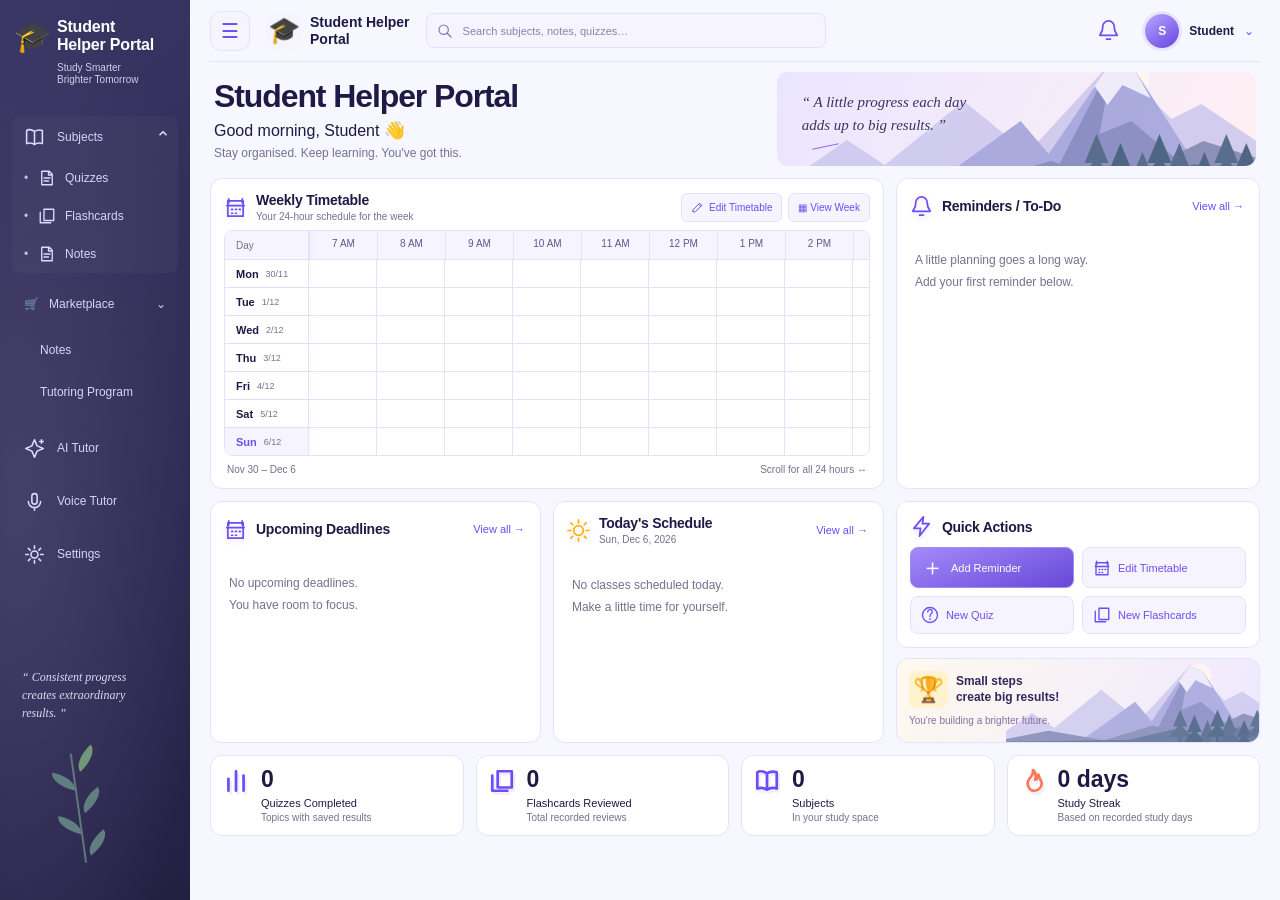
==== commit af4207f0: "Add Voice Tutor with multi-model AI routing, and quiz-only subject tab Voice Tutor (new sidebar page" ====
--- a/index.html
+++ b/index.html
@@ -11,6 +11,8 @@
 <script src="/frontend/planner/reminders.js"></script>
 <script src="/frontend/dashboard/dashboard.js"></script>
 <script src="/frontend/assistant/tutor.js"></script>
+<script src="/frontend/assistant/voice-tutor.js"></script>
+<link rel="stylesheet" href="/frontend/assistant/voice-tutor.css">
 <script src="/frontend/study/notes.js"></script>
 <script src="/frontend/study/note-editor.js"></script>
 <link rel="stylesheet" href="/frontend/study/note-editor.css">
@@ -180,7 +182,7 @@
     <section class="view" id="view-subject">
       <div class="breadcrumb"><button class="link-btn" id="subjectBackBtn">Subjects</button><span>›</span><span id="subjectBreadcrumb"></span></div>
       <div class="subject-banner" id="subjectBanner"><div class="subject-banner-inner"><div><span class="category-pill" id="subjectCategory"></span><h2 id="subjectTitle"></h2><p id="subjectSummary"></p></div><button class="btn primary" id="addTopicToSubjectBtn">＋ Add Topic</button></div></div>
-      <div class="section-head"><div><h2>Topics</h2><p>Choose a topic to open its study modes.</p></div></div><div class="grid" id="subjectTopics"></div>
+      <div class="section-head"><div><h2 id="subjectSectionTitle">Topics</h2><p id="subjectSectionHint">Choose a topic to open its study modes.</p></div></div><div class="grid" id="subjectTopics"></div>
     </section>
 
     <section class="view" id="view-topic">
@@ -224,6 +226,7 @@
     <section class="view" id="view-reminders"><div id="portalReminders"></div></section>
     <section class="view" id="view-notes"><div id="portalNotes"></div></section>
     <section class="view" id="view-tutor"></section>
+    <section class="view" id="view-voice"></section>
     <section class="view" id="view-settings"><div id="portalSettings"></div></section>
   </main>
 </div>
@@ -392,13 +395,15 @@
 function showView(name){if(currentView==="quiz"&&name!=="quiz")pauseAttemptTimer(true);currentView=name;document.querySelectorAll(".view").forEach(v=>v.classList.remove("active"));$("view-"+name)?.classList.add("active");const subjectFlow=["subject","topic","learn","quiz","results","flashcard-study"].includes(name);document.querySelectorAll(".nav button").forEach(b=>b.classList.toggle("active",b.dataset.view===name||(subjectFlow&&b.dataset.view==="home")||(["flashcards","flashcard-import"].includes(name)&&b.dataset.view==="library")));const t={home:["Your Subjects","Choose a subject and continue learning."],library:["Content Manager","Organise all of your subjects and topics."],subject:[state.subjects[state.currentSubject]?.name||"Subject","Choose a topic to study."],topic:[state.currentTopic||"Topic","Choose how you want to study this topic."],learn:[state.currentTopic||"Learn","Read and understand the material."],import:["Import Study Content","Add quiz questions from structured AI output."],flashcards:["Flashcards","Manage active-recall cards by topic."],"flashcard-import":["Import Flashcards","Add structured AI flashcards to your topics."],"flashcard-study":[state.flashcardStudy.topic||"Flashcards","Flip, rate, and review your cards."],guide:["Import Guide","Keep your content format consistent."],quiz:[state.currentTopic||"Quiz","Test your knowledge one question at a time."],results:[state.currentTopic||"Quiz results","Review your latest completed attempt."],progress:["Your Progress","See what you have completed and what comes next."]};const title=t[name]||t.home;$("pageTitle").textContent=title[0];$("pageSubtitle").textContent=title[1];$("topActions").style.display=["subject","topic","learn","quiz","results","flashcard-import","flashcard-study"].includes(name)?"none":"";if(name==="progress")renderProgress();if(name==="flashcards")renderFlashcardTopics();window.scrollTo({top:0,behavior:"smooth"})}
 function bindNavigation(){document.querySelectorAll(".nav button[data-view]").forEach(b=>b.onclick=()=>showView(b.dataset.view));document.querySelectorAll("[data-go]").forEach(b=>b.onclick=()=>showView(b.dataset.go))}
 function topicCard(name,showSubject=false){const questions=state.topics[name]||[],cards=state.flashcards[name]||[],sub=subjectForTopic(name),session=state.sessions[name],answered=Object.keys(session?.answers||{}).length,latest=state.latestResults[name],status=answered?`${answered} quiz answers saved`:latest?`${resultAccuracy(latest)}% latest quiz`:"Ready to study";return `<article class="card clickable topic-card" data-topic-open="${esc(name)}" style="--cardColor:${topicColor(name)}"><div class="card-top"><div class="card-icon">${topicIcon(name)}</div><button class="dots" type="button" aria-label="Manage ${esc(name)}" data-topic-menu="${esc(name)}">•••</button></div><h3>${esc(name)}</h3>${showSubject&&sub?`<div class="muted">${esc(sub.name)}</div>`:""}<div class="topic-counts"><span class="topic-count">☷ ${questions.length} questions</span><span class="topic-count">▤ ${cards.length} cards</span></div><div class="card-foot"><span class="muted">${status}</span><button class="btn secondary small" data-manage-quiz="${esc(name)}">Manage quiz</button><button class="btn primary small" data-open-topic="${esc(name)}">Open →</button></div></article>`}
+function quizCard(name){const questions=state.topics[name]||[],answered=Object.keys(state.sessions[name]?.answers||{}).length,latest=state.latestResults[name],status=answered?`Resume with ${answered} answered`:latest?`Latest score: ${resultAccuracy(latest)}%`:questions.length?"Not attempted yet":"No questions yet";return `<article class="card ${questions.length?"clickable ":""}quiz-card" data-quiz-start="${questions.length?esc(name):""}" style="--cardColor:${topicColor(name)}"><div class="card-top"><div class="card-icon">✓</div></div><h3>${esc(name)}</h3><div class="topic-counts"><span class="topic-count">☷ ${questions.length} question${questions.length===1?"":"s"}</span></div><div class="card-foot"><span class="muted">${status}</span><button class="btn secondary small" data-manage-quiz="${esc(name)}">Manage quiz</button>${questions.length?`<button class="btn secondary small" data-quiz-timed="${esc(name)}">Timed</button><button class="btn primary small" data-quiz-start="${esc(name)}">${answered?"Resume":"Start quiz"} →</button>`:`<button class="btn primary small" data-quiz-add="${esc(name)}">＋ Add questions</button>`}</div></article>`}
+function bindQuizCards(root){root.querySelectorAll("[data-quiz-start]").forEach(el=>el.onclick=e=>{const name=el.dataset.quizStart;if(!name||(el.tagName!=="BUTTON"&&e.target.closest("button")))return;e.stopPropagation();startQuiz(name)});root.querySelectorAll("[data-quiz-timed]").forEach(b=>b.onclick=e=>{e.stopPropagation();startQuiz(b.dataset.quizTimed,true)});root.querySelectorAll("[data-quiz-add]").forEach(b=>b.onclick=e=>{e.stopPropagation();openAddQuestionsModal(b.dataset.quizAdd)})}
 function subjectCard(s){const meta=categoryMeta(s.category),progress=subjectProgress(s);return `<article class="card clickable subject-card" data-subject-open="${s.id}" style="--cardColor:${s.color}"><div class="card-top"><div class="card-icon">${meta.icon}</div><button class="dots" type="button" aria-label="Manage ${esc(s.name)}" data-subject-menu="${s.id}">•••</button></div><h3>${esc(s.name)}</h3><div class="muted">${s.topics.length} topic${s.topics.length===1?"":"s"} · ${subjectQuestions(s)} questions</div><div class="subject-progress-line" title="${progress.percent}% complete"><span style="--progress:${progress.percent}%"></span></div><div class="card-foot"><span class="category-pill">${meta.icon} ${meta.label}</span><button class="btn primary small" data-open-subject="${s.id}">Open →</button></div></article>`}
 function renderAll(){const subs=Object.values(state.subjects),topics=Object.keys(state.topics),ungrouped=topics.filter(n=>!subjectForTopic(n)),filtered=homeCategoryFilter==="all"?subs:subs.filter(s=>s.category===homeCategoryFilter),cardCount=Object.values(state.flashcards).reduce((n,cards)=>n+(cards?.length||0),0);$("heroQuestionCount").textContent=totalQuestions();$("homeSubjectCount").textContent=subs.length;$("homeTopicCount").textContent=topics.length;$("homeCardCount").textContent=cardCount;$("clearAllTopicsBtn").disabled=!topics.length;document.querySelectorAll("[data-category-filter]").forEach(b=>b.classList.toggle("active",b.dataset.categoryFilter===homeCategoryFilter));$("homeSubjects").innerHTML=filtered.length?filtered.map(subjectCard).join(""):`<div class="empty"><h3>${subs.length?"No subjects in this category":"Create your first subject"}</h3><p>${subs.length?"Choose another category or create a new subject.":"Start with Coding, General, or Language, then add topics inside it."}</p><button class="btn primary" id="emptyAddSubjectBtn">＋ New Subject</button></div>`;$("librarySubjects").innerHTML=subs.length?subs.map(subjectCard).join(""):`<div class="empty"><h3>No subjects yet</h3><p>Create a subject to organise your topics.</p></div>`;$("homeUngroupedNote").classList.toggle("hidden",!ungrouped.length);$("homeUngroupedCount").textContent=`${ungrouped.length} topic${ungrouped.length===1?"":"s"} need a subject`;$("libraryTopics").innerHTML=topics.length?topics.map(n=>topicCard(n,true)).join(""):`<div class="empty"><h3>No topics yet</h3><p>Add a topic manually or import study content.</p></div>`;if(state.currentSubject&&state.subjects[state.currentSubject])renderSubject();if(state.currentTopic&&state.topics[state.currentTopic])renderTopic();renderFlashcardTopics();bindCards();$("emptyAddSubjectBtn")?.addEventListener("click",()=>openAddSubjectModal())}
 function bindCards(){document.querySelectorAll("[data-topic-open]").forEach(card=>card.onclick=e=>{if(e.target.closest("button"))return;openTopic(card.dataset.topicOpen)});document.querySelectorAll("[data-open-topic]").forEach(b=>b.onclick=e=>{e.stopPropagation();openTopic(b.dataset.openTopic)});document.querySelectorAll("[data-topic-menu]").forEach(b=>b.onclick=e=>{e.stopPropagation();openTopicMenu(b,b.dataset.topicMenu)});document.querySelectorAll("[data-subject-open]").forEach(card=>card.onclick=e=>{if(e.target.closest("button"))return;openSubject(card.dataset.subjectOpen)});document.querySelectorAll("[data-open-subject]").forEach(b=>b.onclick=e=>{e.stopPropagation();openSubject(b.dataset.openSubject)});document.querySelectorAll("[data-subject-menu]").forEach(b=>b.onclick=e=>{e.stopPropagation();openSubjectMenu(b,b.dataset.subjectMenu)})}
 function openSubject(id){if(!state.subjects[id])return;window.flashcardSubjectScope=null;state.currentSubject=id;renderSubject();showView("subject")}
 function syncSubjectFlashcards(){const host=$("subjectFlashcards"),active=!!window.flashcardSubjectScope&&window.flashcardSubjectScope===state.currentSubject;if(host)host.hidden=!active;$("subjectTopics").hidden=active;if(active)document.querySelectorAll('#view-subject [data-subject-tab]').forEach(b=>b.classList.toggle('active',b.dataset.subjectTab==='flashcards'))}
 async function openSubjectFlashcards(id,quick=false){if(!state.subjects[id])return;openSubject(id);if(currentView!=='subject')return;window.flashcardSubjectScope=id;let host=$("subjectFlashcards");if(!host){host=document.createElement('section');host.id='subjectFlashcards';$("subjectTopics").after(host)}window.portalQuickReview.mount(host);syncSubjectFlashcards();renderFlashcardTopics();await window.portalQuickReview.embedded(id,quick)}
-function renderSubject(){const s=state.subjects[state.currentSubject];if(!s)return;const meta=categoryMeta(s.category),validTopics=s.topics.filter(n=>state.topics[n]);$("subjectTitle").textContent=s.name;$("subjectBreadcrumb").textContent=s.name;$("subjectCategory").textContent=`${meta.icon} ${meta.label}`;$("subjectSummary").textContent=`${validTopics.length} topic${validTopics.length===1?"":"s"} · ${subjectQuestions(s)} questions · ${validTopics.reduce((n,t)=>n+(state.flashcards[t]?.length||0),0)} flashcards`;$("subjectBanner").style.setProperty("--bannerColor",s.color);$("subjectTopics").innerHTML=validTopics.length?validTopics.map(n=>topicCard(n)).join(""):`<div class="empty"><h3>No topics here yet</h3><p>Add your first topic, then fill it with notes, flashcards, and quiz questions.</p></div>`;bindCards();window.portalNotes?.subjectNavigation(s.id);window.portalProgress?.subjectOverview(s.id);syncSubjectFlashcards()}
+function renderSubject(){const s=state.subjects[state.currentSubject];if(!s)return;const meta=categoryMeta(s.category),validTopics=s.topics.filter(n=>state.topics[n]);$("subjectTitle").textContent=s.name;$("subjectBreadcrumb").textContent=s.name;$("subjectCategory").textContent=`${meta.icon} ${meta.label}`;$("subjectSummary").textContent=`${validTopics.length} topic${validTopics.length===1?"":"s"} · ${subjectQuestions(s)} questions · ${validTopics.reduce((n,t)=>n+(state.flashcards[t]?.length||0),0)} flashcards`;$("subjectBanner").style.setProperty("--bannerColor",s.color);$("subjectSectionTitle").textContent="Topics";$("subjectSectionHint").textContent="Choose a topic to open its study modes.";$("subjectTopics").innerHTML=validTopics.length?validTopics.map(n=>topicCard(n)).join(""):`<div class="empty"><h3>No topics here yet</h3><p>Add your first topic, then fill it with notes, flashcards, and quiz questions.</p></div>`;bindCards();window.portalNotes?.subjectNavigation(s.id);window.portalProgress?.subjectOverview(s.id);syncSubjectFlashcards()}
 function openTopic(name){if(!state.topics[name])return;state.currentTopic=name;const parent=subjectForTopic(name);if(parent)state.currentSubject=parent.id;renderTopic();showView("topic")}
 function returnToTopic(){if(state.currentTopic&&state.topics[state.currentTopic])openTopic(state.currentTopic);else showView("library")}
 function renderTopic(){const name=state.currentTopic;if(!name||!state.topics[name])return;const questions=state.topics[name]||[],cards=state.flashcards[name]||[],parent=subjectForTopic(name),latest=state.latestResults[name],sessionAnswers=Object.keys(state.sessions[name]?.answers||{}).length;$("topicTitle").textContent=name;$("topicBreadcrumb").textContent=name;$("topicSubjectBtn").textContent=parent?.name||"Unsorted topics";$("topicSubjectBtn").disabled=!parent;$("topicSummary").textContent=`${questions.length} quiz question${questions.length===1?"":"s"} · ${cards.length} flashcard${cards.length===1?"":"s"}`;$("topicBanner").style.setProperty("--bannerColor",topicColor(name));const quizStatus=sessionAnswers?`Resume with ${sessionAnswers} answered`:latest?`Latest score: ${resultAccuracy(latest)}%`:"Start a fresh quiz";$("topicModes").innerHTML=`<article class="mode-card" style="--modeColor:#28745b"><div class="mode-icon">☷</div><h3>Learn</h3><p>Read the key ideas, correct answers, and explanations at your own pace.</p><div class="mode-meta">${questions.length+cards.length} learning item${questions.length+cards.length===1?"":"s"}</div><div class="mode-actions"><button class="btn primary" data-study-learn>Start learning</button></div></article><article class="mode-card" style="--modeColor:#cf7a30"><div class="mode-icon">▤</div><h3>Flashcards</h3><p>Build active recall by flipping cards and rating what you remember.</p><div class="mode-meta">${cards.length?`${cards.length} cards ready`:"No flashcards yet"}</div><div class="mode-actions">${cards.length?`<button class="btn primary" data-study-flashcards-mode>Study cards</button>`:`<button class="btn primary" data-add-flashcards-mode>＋ Add cards</button>`}<button class="btn secondary" data-quick-topic="${esc(name)}">Quick Review Cards</button></div></article><article class="mode-card" style="--modeColor:#5965b8"><div class="mode-icon">✓</div><h3>Quiz</h3><button class="btn secondary small" data-manage-quiz="${esc(name)}">⚙ Manage quiz</button><p>Test your knowledge, get instant feedback, and track your score.</p><div class="mode-meta">${questions.length?quizStatus:"No questions yet"}</div><div class="mode-actions">${questions.length?`<button class="btn primary" data-study-quiz>${sessionAnswers?"Resume quiz":"Start quiz"}</button><button class="btn secondary" data-study-timed>Timed</button>`:`<button class="btn primary" data-add-questions-mode>＋ Add questions</button>`}</div></article>`;$("topicModes").querySelector("[data-study-learn]").onclick=()=>openLearn(name);$("topicModes").querySelector("[data-study-flashcards-mode]")?.addEventListener("click",()=>startFlashcards(name));$("topicModes").querySelector("[data-add-flashcards-mode]")?.addEventListener("click",()=>openAddFlashcardsModal(name));$("topicModes").querySelector("[data-study-quiz]")?.addEventListener("click",()=>startQuiz(name));$("topicModes").querySelector("[data-study-timed]")?.addEventListener("click",()=>startQuiz(name,true));$("topicModes").querySelector("[data-add-questions-mode]")?.addEventListener("click",()=>openAddQuestionsModal(name));window.portalProgress?.topicNavigation(name)}
@@ -842,8 +847,8 @@
   importPhoto:file=>importTimetablePhoto(file)
 });
 const pid=()=>"p_"+Date.now().toString(36)+Math.random().toString(36).slice(2,7);
-let tutorClient;
-const notesUI=StudentNotes.create({subjects:()=>Object.values(state.subjects),notes:()=>portal.notes,currentSubject:()=>state.currentSubject,selectSubject:id=>state.currentSubject=id,refresh:()=>portalLoad(),showNotes:()=>showView('notes'),showSubjects:()=>showView('home'),topicTab:(sid,name,tab)=>{if(tab==='progress')window.portalProgress.open(sid,name);else if(tab==='notes')notesUI.openTopic(sid,name);else if(tab==='quizzes')startQuiz(name);else if(tab==='flashcards')openSubjectFlashcards(sid);else openTopic(name)},subjectTab:(id,tab)=>{if(tab==='flashcards'){openSubjectFlashcards(id);return}if(tab==='progress'){window.portalProgress.open(id);return}openSubject(id);if(tab==='topics')$('subjectTopics').scrollIntoView({behavior:'smooth'});if(tab==='quizzes'||tab==='flashcards'){const s=state.subjects[id];$('subjectTopics').innerHTML=s.topics.map(t=>tab==='flashcards'?flashcardTopicCard(t):topicCard(t)).join('')||'<p class="muted">Add a topic to this subject first.</p>';bindCards();$('subjectTopics').querySelectorAll('[data-study-flashcards]').forEach(b=>b.onclick=()=>startFlashcards(b.dataset.studyFlashcards));$('subjectTopics').querySelectorAll('[data-add-flashcards]').forEach(b=>b.onclick=()=>openAddFlashcardsModal(b.dataset.addFlashcards));$('subjectTopics').querySelectorAll('[data-manage-flashcards]').forEach(b=>b.onclick=()=>openManageFlashcardsModal(b.dataset.manageFlashcards))}document.querySelectorAll('#view-subject [data-subject-tab]').forEach(b=>b.classList.toggle('active',b.dataset.subjectTab===tab))},askAI:(n,s)=>{showView('tutor');tutorClient?.setNoteContext({subject:s.name,topic:n.topic_name,title:n.title,content:n.content})},reviewStudy:(n,kind,text)=>reviewNoteStudy(n,kind,text)});
+let tutorClient,voiceTutor;
+const notesUI=StudentNotes.create({subjects:()=>Object.values(state.subjects),notes:()=>portal.notes,currentSubject:()=>state.currentSubject,selectSubject:id=>state.currentSubject=id,refresh:()=>portalLoad(),showNotes:()=>showView('notes'),showSubjects:()=>showView('home'),topicTab:(sid,name,tab)=>{if(tab==='progress')window.portalProgress.open(sid,name);else if(tab==='notes')notesUI.openTopic(sid,name);else if(tab==='quizzes')startQuiz(name);else if(tab==='flashcards')openSubjectFlashcards(sid);else openTopic(name)},subjectTab:(id,tab)=>{if(tab==='flashcards'){openSubjectFlashcards(id);return}if(tab==='progress'){window.portalProgress.open(id);return}openSubject(id);if(tab==='topics')$('subjectTopics').scrollIntoView({behavior:'smooth'});if(tab==='quizzes'||tab==='flashcards'){const s=state.subjects[id];if(tab==='quizzes'){$('subjectSectionTitle').textContent='Quizzes';$('subjectSectionHint').textContent='Every quiz in this subject. Choose one to start.'}$('subjectTopics').innerHTML=s.topics.filter(t=>state.topics[t]).map(t=>tab==='flashcards'?flashcardTopicCard(t):quizCard(t)).join('')||'<p class="muted">Add a topic to this subject first.</p>';bindCards();bindQuizCards($('subjectTopics'));$('subjectTopics').querySelectorAll('[data-study-flashcards]').forEach(b=>b.onclick=()=>startFlashcards(b.dataset.studyFlashcards));$('subjectTopics').querySelectorAll('[data-add-flashcards]').forEach(b=>b.onclick=()=>openAddFlashcardsModal(b.dataset.addFlashcards));$('subjectTopics').querySelectorAll('[data-manage-flashcards]').forEach(b=>b.onclick=()=>openManageFlashcardsModal(b.dataset.manageFlashcards))}document.querySelectorAll('#view-subject [data-subject-tab]').forEach(b=>b.classList.toggle('active',b.dataset.subjectTab===tab))},askAI:(n,s)=>{showView('tutor');tutorClient?.setNoteContext({subject:s.name,topic:n.topic_name,title:n.title,content:n.content})},reviewStudy:(n,kind,text)=>reviewNoteStudy(n,kind,text)});
 window.portalNotes=notesUI;
 window.portalProgress=StudentProgress.create({saved:()=>saveQueue,subject:name=>subjectForTopic(name),currentSubject:()=>state.currentSubject,currentTopic:()=>state.currentTopic,subjectView:id=>openSubject(id),topic:name=>openTopic(name),quiz:name=>startQuiz(name),cards:name=>subjectForTopic(name)?openSubjectFlashcards(subjectForTopic(name).id):quickReview.open(name),notes:(sid,name)=>notesUI.openTopic(sid,name)});
 const dashboard=StudentDashboard.create({portal:()=>portal,state:()=>state,calendar,reminders:reminderUI,saveReminder:async item=>{const r=await fetch('/api/portal',{method:'POST',headers:{'Content-Type':'application/json'},body:JSON.stringify({table:'reminders',item})});const data=await r.json();if(!r.ok||data.ok===false)throw Error(data.error||'Could not save reminder status.');await portalLoad();renderPortal()}});
@@ -892,7 +897,7 @@
 function renderNotes(){notesUI.render()}
 function renderSettings(){if(!document.getElementById('accountSettings')){$('portalSettings').innerHTML='<div id="accountSettings"></div><section class="account-data-card"><h3>Your workspace & data</h3><p>Download a backup of your own study and fitness data. Account passwords and other people’s workspaces are never included.</p><a class="account-button" href="/api/backup">Download workspace backup</a><p>Restoring backups is a host-only operation. Keep a copy before replacing any database file.</p></section>';}PortalAccount.renderSettings();gym.renderSettings();GeneralTodos.renderSettings();finance.renderSettings();social.renderSettings()}
 function renderPortal(){renderDashboard();renderTimetable();renderReminders();renderNotes();renderSettings();}
-const originalShow=showView;window.showView=function(name){if(currentView==='settings'&&name!=='settings'&&!PortalAccount.canLeave())return;if(!gym.canLeave()||!finance.canLeave()||!social.canLeave()||!marketplace.canLeave()||!quickReview.canLeave())return;if(currentView==='notes'&&name!=='notes'){if(!notesUI.canLeave())return;notesUI.resetEdit()}if(name==='flashcards'){window.flashcardSubjectScope=null;quickReview.mount($('view-flashcards'));quickReview.resetLibrary();syncSubjectFlashcards()}originalShow(name);gym.onShow(name);finance.onShow(name);social.onShow(name);marketplace.onShow(name);document.body.classList.toggle('notes-view',name==='notes');if(name==='notes')portalLoad().then(()=>{if(currentView==='notes')notesUI.onShow()});document.body.classList.toggle('tutor-view',name==='tutor');dashboardNav.afterView(name);if(['dashboard','timetable','reminders','notes','settings','tutor'].includes(name)){const labels={dashboard:['Student Helper Portal','Your dashboard and study overview.'],timetable:['Timetable','Plan every study session.'],reminders:['Reminders','Never miss a deadline.'],notes:['Notes','Your study notes, in one place.'],settings:['Settings','Preferences and data backup.'],tutor:['AI Tutor','Study support when a provider is connected.']};$('pageTitle').textContent=labels[name][0];$('pageSubtitle').textContent=labels[name][1];$('topActions').style.display='none'}};
+const originalShow=showView;window.showView=function(name){if(currentView==='settings'&&name!=='settings'&&!PortalAccount.canLeave())return;if(!gym.canLeave()||!finance.canLeave()||!social.canLeave()||!marketplace.canLeave()||!quickReview.canLeave())return;if(currentView==='notes'&&name!=='notes'){if(!notesUI.canLeave())return;notesUI.resetEdit()}if(name==='flashcards'){window.flashcardSubjectScope=null;quickReview.mount($('view-flashcards'));quickReview.resetLibrary();syncSubjectFlashcards()}if(currentView==='voice'&&name!=='voice')voiceTutor?.stop();originalShow(name);if(name==='voice')voiceTutor?.onShow();gym.onShow(name);finance.onShow(name);social.onShow(name);marketplace.onShow(name);document.body.classList.toggle('notes-view',name==='notes');if(name==='notes')portalLoad().then(()=>{if(currentView==='notes')notesUI.onShow()});document.body.classList.toggle('tutor-view',name==='tutor');dashboardNav.afterView(name);if(['dashboard','timetable','reminders','notes','settings','tutor','voice'].includes(name)){const labels={dashboard:['Student Helper Portal','Your dashboard and study overview.'],timetable:['Timetable','Plan every study session.'],reminders:['Reminders','Never miss a deadline.'],notes:['Notes','Your study notes, in one place.'],settings:['Settings','Preferences and data backup.'],tutor:['AI Tutor','Study support when a provider is connected.'],voice:['Voice Tutor','Pick a subject and topic, then study by talking.']};$('pageTitle').textContent=labels[name][0];$('pageSubtitle').textContent=labels[name][1];$('topActions').style.display='none'}};
 const dashboardNav=dashboard.setupNavigation();
 const gym=StudentGym.create({show:name=>showView(name),calendarChanged:async()=>{await portalLoad();renderTimetable();renderDashboard()}});
 const finance=StudentFinance.create({show:name=>window.showView(name)});
@@ -903,7 +908,10 @@
 $('themeBtn').textContent='Appearance settings';$('themeBtn').onclick=()=>{showView('settings');if(currentView==='settings')PortalAccount.openAppearance()};
 $('resetBtn').textContent='Clear study content';$('resetBtn').onclick=async()=>{if(!confirm('Clear subjects, topics, quiz questions, flashcards and their progress in YOUR workspace? Notes, reminders, calendar and Gym logs are retained, but subject/topic links may be removed. Download a backup first.'))return;try{const r=await fetch('/api/reset',{method:'POST',headers:{'Content-Type':'application/json'},body:'{}'});if(!r.ok)throw Error('Could not reset study content.');location.reload()}catch(err){alert(err.message)}};
 document.addEventListener('click',ev=>{if(ev.target.matches('[data-add-reminder]'))openForm('reminders');if(ev.target.matches('[data-add-note]'))openForm('notes');});
-setTimeout(async()=>{await portalLoad();renderPortal();initTutor();showView('dashboard');gym.init();finance.init();social.init();marketplace.init();GeneralTodos.init(renderDashboard)},150);
+// Each optional feature starts on its own: one failing script (e.g. an outdated server
+// that cannot serve it) must not stop Gym, Finance or To-Do from loading.
+function startFeature(name,start){try{start()}catch(err){console.error(name+' could not start:',err)}}
+setTimeout(async()=>{await portalLoad();renderPortal();startFeature('AI Tutor',initTutor);startFeature('Voice Tutor',()=>{voiceTutor=StudentVoiceTutor.create({root:$('view-voice'),subjects:()=>Object.values(state.subjects),questions:t=>state.topics[t]||[],notes:()=>portal.notes,currentSubject:()=>state.currentSubject})});showView('dashboard');startFeature('Gym',()=>gym.init());startFeature('Finance',()=>finance.init());startFeature('Socialise',()=>social.init());startFeature('Marketplace',()=>marketplace.init());startFeature('General To-Do',()=>GeneralTodos.init(renderDashboard))},150);
 let taskRefreshBusy=false;
 async function refreshTaskLists(){
  if(taskRefreshBusy||document.hidden||document.querySelector('dialog[open],.modal-backdrop')||document.activeElement?.matches('input,textarea,select,[contenteditable=true]'))return;
--- a/frontend/assistant/voice-tutor.css
+++ b/frontend/assistant/voice-tutor.css
@@ -0,0 +1,55 @@
+.voice-shell{max-width:900px;margin:0 auto;display:grid;gap:16px}
+/* display:grid below would otherwise override the hidden attribute */
+.voice-shell [hidden]{display:none!important}
+.voice-setup,.voice-session{display:grid;gap:16px}
+.voice-setup{padding:20px;background:var(--panel);border:1px solid var(--line);border-radius:20px}
+.voice-setup h2{margin:0;font-size:22px}
+.voice-summary{margin:0;padding:12px 14px;border-radius:12px;background:color-mix(in srgb,var(--success) 12%,var(--panel));border:1px solid color-mix(in srgb,var(--success) 40%,var(--line));font-weight:750}
+.voice-pick{display:flex;flex-wrap:wrap;gap:12px}
+.voice-pick label{display:grid;gap:5px;flex:1 1 180px;font-size:12px;font-weight:750;color:var(--muted)}
+.voice-pick select{min-width:0;padding:10px 12px;border:1px solid var(--line);border-radius:10px;background:var(--panel2);color:var(--text);font-size:14px}
+.voice-modes{display:grid;grid-template-columns:repeat(3,minmax(0,1fr));gap:12px}
+.voice-mode{display:grid;gap:6px;align-content:start;text-align:left;padding:16px;border:1px solid var(--line);border-radius:16px;background:var(--panel2);color:var(--text);cursor:pointer;transition:border-color .15s,box-shadow .15s}
+.voice-mode:hover{border-color:color-mix(in srgb,var(--primary) 50%,var(--line))}
+.voice-mode.active{border-color:var(--primary);box-shadow:0 0 0 3px color-mix(in srgb,var(--primary) 18%,transparent)}
+.voice-mode[aria-disabled=true]{opacity:.55}
+.voice-mode-icon{font-size:22px}.voice-mode b{font-size:16px}.voice-mode small{color:var(--muted);line-height:1.4}
+.voice-mode em{font-style:normal;font-size:12px;font-weight:800;color:var(--primary)}
+.voice-toggle{display:flex;align-items:center;gap:8px;font-size:14px}
+.voice-warning{margin:0;padding:12px 14px;border-radius:12px;border:1px solid color-mix(in srgb,var(--danger) 45%,var(--line));background:color-mix(in srgb,var(--danger) 10%,var(--panel));line-height:1.45}
+.voice-begin{display:flex;align-items:center;gap:12px;flex-wrap:wrap}.voice-begin .btn{min-width:140px}
+.voice-session-head{display:flex;justify-content:space-between;align-items:center;gap:12px;padding:12px 16px;background:var(--panel);border:1px solid var(--line);border-radius:16px}
+.voice-session-head b{display:block}.voice-session-head small{color:var(--muted)}
+.voice-stage{display:grid;justify-items:center;gap:8px;padding:24px 16px;background:var(--panel);border:1px solid var(--line);border-radius:20px;text-align:center}
+.voice-orb{--c:var(--primary);position:relative;width:120px;height:120px;border-radius:50%;border:0;background:radial-gradient(circle at 35% 30%,color-mix(in srgb,var(--c) 55%,#fff),var(--c));box-shadow:0 12px 36px color-mix(in srgb,var(--c) 35%,transparent);cursor:pointer;transition:transform .2s}
+.voice-orb:hover{transform:scale(1.03)}.voice-orb:focus-visible{outline:3px solid var(--text);outline-offset:4px}
+.voice-orb span{position:absolute;inset:-10px;border-radius:50%;border:3px solid color-mix(in srgb,var(--c) 40%,transparent);opacity:0}
+.voice-orb[data-state=listening]{--c:var(--danger)}.voice-orb[data-state=listening] span{animation:voicePulse 1.2s ease-out infinite}
+.voice-orb[data-state=thinking]{animation:voiceBreathe 1.4s ease-in-out infinite;cursor:progress}
+.voice-orb[data-state=speaking]{--c:var(--success)}.voice-orb[data-state=speaking] span{animation:voicePulse 1.8s ease-out infinite}
+@keyframes voicePulse{from{opacity:.9;transform:scale(.92)}to{opacity:0;transform:scale(1.25)}}
+@keyframes voiceBreathe{50%{transform:scale(.94);opacity:.8}}
+@media (prefers-reduced-motion:reduce){.voice-orb,.voice-orb span{animation:none!important}}
+.voice-status{margin:6px 0 0;font-weight:800}.voice-live{margin:0;min-height:1.4em;color:var(--muted);font-style:italic}
+.voice-card{display:grid;gap:10px;padding:16px;background:var(--panel);border:1px solid var(--line);border-radius:16px}
+.voice-card p{margin:0;line-height:1.5}
+.voice-card-label{font-size:12px;font-weight:800;color:var(--muted);text-transform:uppercase;letter-spacing:.04em}
+.voice-card-question{font-size:17px;font-weight:750;white-space:pre-wrap}
+.voice-verdict.correct{color:var(--success)}.voice-verdict.partial{color:#c77b00}.voice-verdict.incorrect{color:var(--danger)}
+.voice-card-actions{display:flex;gap:8px;flex-wrap:wrap}
+.voice-choices{display:grid;gap:8px}
+.voice-choices button{text-align:left;padding:11px 13px;border:1px solid var(--line);border-radius:12px;background:var(--panel2);color:var(--text);line-height:1.4}
+.voice-choices button b{display:inline-block;width:22px;color:var(--primary)}
+.voice-choices button.right{border-color:var(--success);background:color-mix(in srgb,var(--success) 12%,var(--panel))}
+.voice-choices button.wrong{border-color:var(--danger);background:color-mix(in srgb,var(--danger) 12%,var(--panel))}
+.voice-type{display:flex;gap:8px}
+.voice-type input{flex:1;min-width:0;padding:11px 13px;border:1px solid var(--line);border-radius:12px;background:var(--panel);color:var(--text)}
+.voice-hint{margin:0;color:var(--muted);font-size:13px;text-align:center}
+.voice-log{display:grid;gap:8px}
+.voice-msg{max-width:88%;padding:10px 13px;border-radius:14px;background:var(--panel);border:1px solid var(--line);overflow-wrap:anywhere}
+.voice-msg p{margin:0;line-height:1.5;white-space:pre-wrap}
+.voice-msg.you{justify-self:end;background:color-mix(in srgb,var(--primary) 12%,var(--panel))}
+.voice-msg.error{border-color:var(--danger)}
+.voice-msg pre{margin:8px 0 0;padding:10px;border-radius:10px;background:var(--panel2);overflow-x:auto;font-size:13px}
+.voice-msg small{display:block;margin-top:6px;color:var(--muted)}.voice-msg .voice-unverified{color:var(--danger);font-weight:750}
+@media (max-width:760px){.voice-modes{grid-template-columns:1fr}.voice-orb{width:104px;height:104px}.voice-msg{max-width:100%}.voice-setup{padding:16px}}
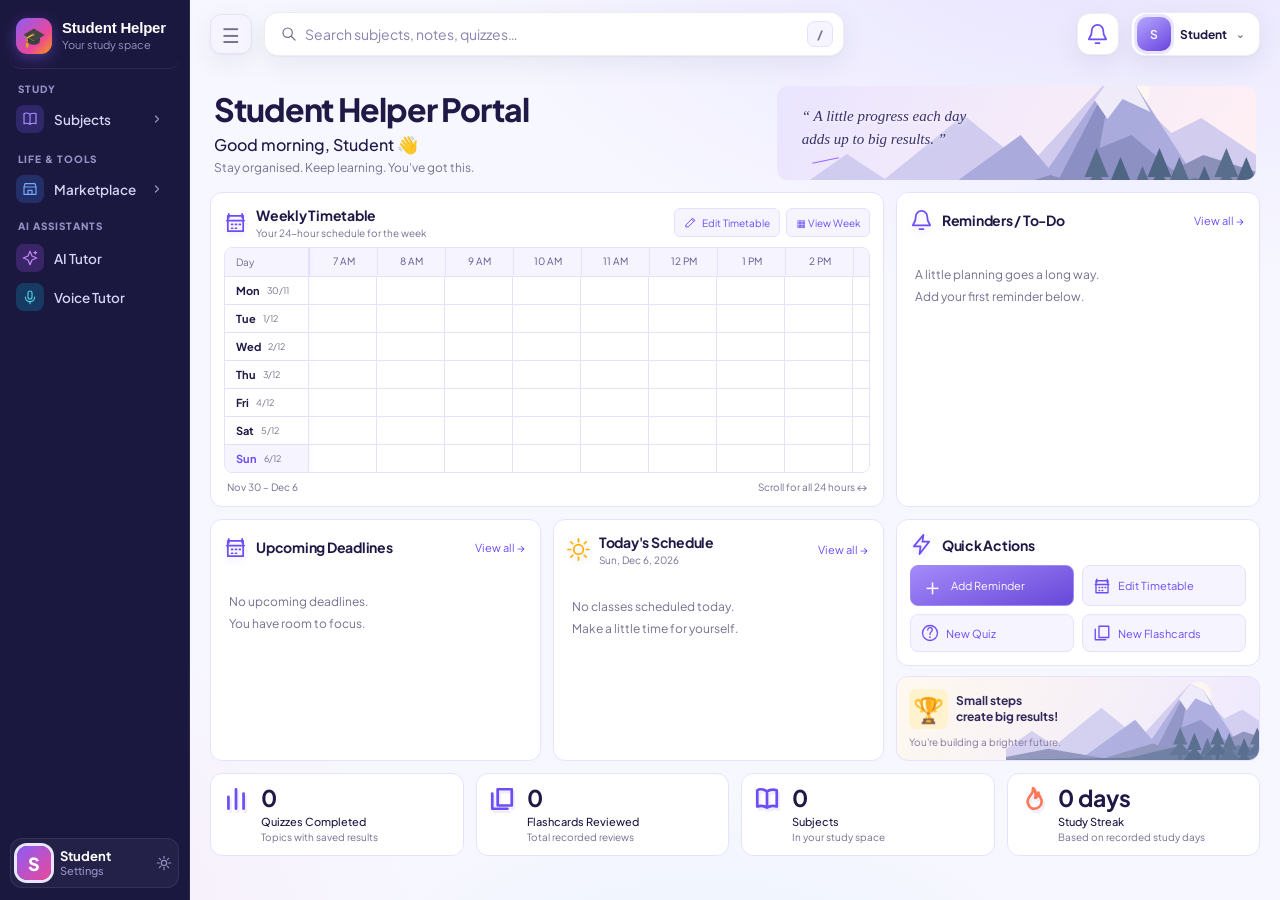
==== commit 0ec19bc8: "Added new features" ====
--- a/index.html
+++ b/index.html
@@ -3,6 +3,8 @@
 <head>
 <meta charset="utf-8">
 <meta name="viewport" content="width=device-width,initial-scale=1,viewport-fit=cover">
+<link rel="preconnect" href="https://fonts.googleapis.com"><link rel="preconnect" href="https://fonts.gstatic.com" crossorigin>
+<link rel="stylesheet" href="https://fonts.googleapis.com/css2?family=Plus+Jakarta+Sans:wght@400;500;600;700;800&display=swap">
 <script src="/frontend/accounts/account.js"></script>
 <link rel="stylesheet" href="/frontend/planner/calendar.css">
 <script src="/frontend/planner/calendar.js"></script>
@@ -14,32 +16,35 @@
 <script src="/frontend/assistant/voice-tutor.js"></script>
 <link rel="stylesheet" href="/frontend/assistant/voice-tutor.css">
 <script src="/frontend/study/notes.js"></script>
+<script src="/frontend/study/handwriting.js"></script>
 <script src="/frontend/study/note-editor.js"></script>
+<script src="/frontend/study/note-shares.js"></script>
 <link rel="stylesheet" href="/frontend/study/note-editor.css">
+<link rel="stylesheet" href="/frontend/study/handwriting.css">
+<link rel="stylesheet" href="/frontend/study/note-shares.css">
 <script src="/frontend/gym/gym-rules.js"></script>
 <script src="/frontend/gym/gym-journey.js"></script>
+<script src="/frontend/gym/gym-art.js"></script>
+<script src="/frontend/gym/gym-planner.js"></script>
+<script src="/frontend/gym/gym-onboarding.js"></script>
+<script src="/frontend/gym/gym-plan-ui.js"></script>
 <script src="/frontend/assistant/assistant-actions.js"></script>
 <link rel="stylesheet" href="/frontend/assistant/assistant-actions.css">
 <script src="/frontend/gym/gym.js"></script>
 <script src="/frontend/planner/general-todos.js"></script>
+<script src="/frontend/finance/finance-planner.js"></script>
 <script src="/frontend/finance/finance.js"></script>
 <script src="/frontend/study/study-progress.js"></script>
 <script src="/frontend/study/quick-review.js"></script>
+<script src="/frontend/study/ctf.js"></script>
+<script src="/frontend/study/deep-practice.js"></script>
+<link rel="stylesheet" href="/frontend/study/deep-practice.css">
 <link rel="stylesheet" href="/frontend/study/quick-review.css">
+<link rel="stylesheet" href="/frontend/study/ctf.css">
+<script src="/frontend/social/social-calls.js"></script>
 <script src="/frontend/social/social.js"></script>
 <script src="/frontend/marketplace/marketplace.js"></script>
-<script>
-/* Pure mastery rules, shared by the UI and regression tests. */
-(function(root){
- 'use strict';
- function signature(q){return JSON.stringify([q.question,Object.entries(q.choices||{}).sort(),q.answer])}
- function count(q){return q.mastery?.signature===signature(q)?Math.max(0,Number(q.mastery.correct)||0):0}
- function record(q,correct){if(correct)q.mastery={signature:signature(q),correct:count(q)+1}}
- function settings(value){return {mode:value?.mode==='mastery'?'mastery':'normal',target:Math.max(1,Math.min(100,Math.floor(Number(value?.target)||3)))}}
- const api={signature,count,record,settings};
- if(typeof module==='object'&&module.exports)module.exports=api;else root.QuizMastery=api;
-})(typeof window==='undefined'?globalThis:window);
-</script>
+<script src="/frontend/study/quiz-mastery.js"></script>
 <link rel="stylesheet" href="/frontend/marketplace/marketplace.css">
 <link rel="stylesheet" href="/frontend/social/social.css">
 <link rel="stylesheet" href="/frontend/study/study-progress.css">
@@ -60,18 +65,21 @@
 .main{padding:0 30px 48px;min-width:0}.topbar{min-height:105px;display:flex;justify-content:space-between;align-items:center;gap:18px}.topbar h1{font-size:29px;margin:0 0 4px}.topbar p{margin:0;color:var(--muted)}.top-actions{display:flex;gap:10px;flex-wrap:wrap}.view{display:none}.view.active{display:block}
 .btn{border-radius:11px;padding:11px 16px;font-weight:780;border:1px solid transparent}.btn.primary{background:linear-gradient(135deg,var(--primary),var(--primary2));color:#fff}.btn.secondary{background:var(--panel);border-color:var(--line);color:var(--text)}.btn.danger{background:var(--dangerSoft);border-color:#f2caca;color:var(--danger)}.btn.small{padding:8px 11px;font-size:13px}.btn:disabled{opacity:.45;cursor:not-allowed}
 .hero{display:grid;grid-template-columns:1.35fr .65fr;gap:24px;padding:34px;border:1px solid var(--line);border-radius:22px;background:linear-gradient(135deg,rgba(116,69,245,.13),rgba(141,86,255,.04));box-shadow:var(--shadow)}.hero h2{font-size:38px;line-height:1.12;margin:10px 0 14px}.hero p{color:var(--muted);line-height:1.62;max-width:760px}.eyebrow{text-transform:uppercase;letter-spacing:.13em;font-size:11px;font-weight:850;color:var(--primary)}.hero-stat{background:var(--panel);border:1px solid var(--line);border-radius:18px;display:grid;place-items:center;text-align:center;padding:24px}.hero-stat strong{font-size:46px;color:var(--primary)}
-.section-head{display:flex;justify-content:space-between;align-items:end;gap:18px;margin:31px 0 14px}.section-head h2{margin:0 0 4px;font-size:22px}.section-head p{margin:0;color:var(--muted)}.grid{display:grid;grid-template-columns:repeat(3,minmax(0,1fr));gap:16px}.card{position:relative;min-height:185px;padding:20px;background:var(--panel);border:1px solid var(--line);border-radius:17px;box-shadow:var(--shadow);transition:.18s;overflow:visible}.card.clickable:hover{transform:translateY(-2px);border-color:color-mix(in srgb,var(--cardColor,#7445f5) 55%,var(--line))}.card::before{content:"";position:absolute;left:-1px;top:-1px;bottom:-1px;width:5px;background:var(--cardColor,#7445f5);border-radius:17px 0 0 17px}.card-top{display:flex;justify-content:space-between;align-items:flex-start;gap:12px}.card-icon{width:45px;height:45px;display:grid;place-items:center;border-radius:13px;background:color-mix(in srgb,var(--cardColor,#7445f5) 14%,transparent);color:var(--cardColor,#7445f5);font-size:21px}.dots{width:38px;height:38px;border:1px solid var(--line);border-radius:10px;background:var(--panel2);color:var(--text);font-size:20px;font-weight:850;display:grid;place-items:center}.dots:hover{border-color:var(--primary);background:color-mix(in srgb,var(--primary) 8%,var(--panel))}.card h3{font-size:18px;margin:16px 0 5px}.muted{color:var(--muted)}.card .muted{font-size:14px}.card-foot{display:flex;justify-content:space-between;align-items:center;gap:10px;margin-top:20px}.pill{display:inline-flex;align-items:center;gap:5px;border-radius:999px;padding:7px 11px;background:color-mix(in srgb,var(--primary) 10%,transparent);color:var(--primary);font-weight:800;font-size:12px}.empty{padding:36px;text-align:center;background:var(--panel);border:1px dashed var(--line);border-radius:17px;color:var(--muted)}.empty h3{color:var(--text);margin:0 0 7px}
+.section-head{display:flex;justify-content:space-between;align-items:end;gap:18px;margin:31px 0 14px}.section-head h2{margin:0 0 4px;font-size:22px}.section-head p{margin:0;color:var(--muted)}.grid{display:grid;grid-template-columns:repeat(3,minmax(0,1fr));gap:16px}.card{position:relative;min-height:185px;padding:20px;background:var(--panel);border:1px solid var(--line);border-radius:17px;box-shadow:var(--shadow);transition:.18s;overflow:visible}.card.clickable:hover{transform:translateY(-2px);border-color:color-mix(in srgb,var(--cardColor,#7445f5) 55%,var(--line))}.card::before{content:"";position:absolute;left:-1px;top:-1px;bottom:-1px;width:5px;background:var(--cardColor,#7445f5);border-radius:17px 0 0 17px}.card-top{display:flex;justify-content:space-between;align-items:flex-start;gap:12px}.card-icon{width:45px;height:45px;display:grid;place-items:center;border-radius:13px;background:color-mix(in srgb,var(--cardColor,#7445f5) 14%,transparent);color:var(--cardColor,#7445f5);font-size:21px}.dots{position:relative;width:38px;height:38px;padding:0;border:1px solid var(--line);border-radius:10px;background:var(--panel2);color:var(--text);font-size:0;overflow:hidden}
+.dots::before{content:"";position:absolute;left:50%;top:50%;width:4px;height:4px;margin:-2px 0 0 -2px;border-radius:50%;background:currentColor;box-shadow:-7px 0 currentColor,7px 0 currentColor}.dots:hover{border-color:var(--primary);background:color-mix(in srgb,var(--primary) 8%,var(--panel))}.card h3{font-size:18px;margin:16px 0 5px}.muted{color:var(--muted)}.card .muted{font-size:14px}.card-foot{display:flex;justify-content:space-between;align-items:center;gap:10px;margin-top:20px}.pill{display:inline-flex;align-items:center;gap:5px;border-radius:999px;padding:7px 11px;background:color-mix(in srgb,var(--primary) 10%,transparent);color:var(--primary);font-weight:800;font-size:12px}.empty{padding:36px;text-align:center;background:var(--panel);border:1px dashed var(--line);border-radius:17px;color:var(--muted)}.empty h3{color:var(--text);margin:0 0 7px}
 .panel{background:var(--panel);border:1px solid var(--line);border-radius:18px;padding:24px;box-shadow:var(--shadow)}.two-col{display:grid;grid-template-columns:1.45fr .8fr;gap:22px}.panel h2{margin:7px 0 9px}.panel p{line-height:1.55}.text-area{width:100%;min-height:470px;resize:vertical;padding:17px;border:1px solid var(--line);border-radius:14px;background:var(--panel2);color:var(--text);line-height:1.55;outline:none}.text-area:focus,input:focus,select:focus{outline:none;border-color:#a38cff;box-shadow:0 0 0 4px rgba(116,69,245,.10)}.textarea-meta{display:flex;justify-content:space-between;margin-top:7px;font-size:12px;color:var(--muted)}pre{white-space:pre-wrap;background:#0f1730;color:#edf1ff;border:1px solid #293454;border-radius:14px;padding:17px;line-height:1.55;overflow:auto}.message{padding:13px 14px;border-radius:11px;margin-top:13px}.message.success{background:var(--successSoft);color:#13864a}.message.warning{background:#fff8d8;color:#755600;border:1px solid #ecd87b}.message.error{background:var(--dangerSoft);color:#c63d3d}.hidden{display:none!important}
 .import-report{margin-top:16px;padding:17px;border:1px solid var(--line);border-radius:15px;background:var(--panel2);color:var(--text)}.import-report.error{border-color:#efb9b9;background:var(--dangerSoft)}.import-report h3{margin:0 0 6px}.import-report-head{display:flex;justify-content:space-between;align-items:flex-start;gap:12px}.import-report-actions{display:flex;gap:7px;flex-wrap:wrap}.import-error-list{display:grid;gap:12px;margin-top:15px}.import-error-card{padding:15px;border:1px solid #efc4c4;border-radius:12px;background:var(--panel)}.import-error-card h4{margin:0 0 5px;color:var(--danger)}.import-error-meta{font-size:13px;color:var(--muted);line-height:1.5}.import-problem{margin-top:11px;padding-top:11px;border-top:1px solid var(--line)}.import-problem b{display:block;margin-bottom:4px}.import-problem p{margin:4px 0;font-size:13px;line-height:1.5}.import-fix{padding:9px 10px;border-radius:9px;background:var(--panel2);white-space:pre-wrap;font-family:ui-monospace,SFMono-Regular,Consolas,monospace}.duplicate-list{display:grid;gap:5px;margin:10px 0 0;padding-left:20px}.jump-error{margin-top:12px}
 .breadcrumb{display:flex;align-items:center;gap:8px;margin-bottom:14px;color:var(--muted);font-size:14px}.link-btn{border:0;background:transparent;color:var(--primary);font-weight:750;padding:0}
 .context-menu{position:fixed;z-index:2000;width:230px;padding:7px;background:var(--panel);border:1px solid var(--line);border-radius:13px;box-shadow:0 18px 55px rgba(0,0,0,.22)}.context-menu button{width:100%;display:flex;align-items:center;gap:9px;border:0;background:transparent;color:var(--text);padding:10px 11px;text-align:left;border-radius:8px}.context-menu button:hover{background:var(--panel2)}.context-menu button.menu-danger{color:var(--danger)}.menu-sep{height:1px;background:var(--line);margin:5px 3px}
-.modal-backdrop{position:fixed;inset:0;z-index:2100;background:rgba(7,10,21,.60);display:flex;align-items:center;justify-content:center;padding:20px}.modal{width:min(700px,100%);max-height:88vh;overflow:auto;background:var(--panel);border:1px solid var(--line);border-radius:19px;padding:24px;box-shadow:0 28px 90px rgba(0,0,0,.32)}.modal.wide{width:min(880px,100%)}.modal-head{display:flex;justify-content:space-between;align-items:flex-start;gap:15px}.modal-head h2{margin:4px 0 0}.modal-close{width:36px;height:36px;border:1px solid var(--line);border-radius:10px;background:var(--panel2);color:var(--text);font-size:20px}.form-row{display:grid;gap:7px;margin-top:16px}.form-row label{font-size:13px;font-weight:800}.form-row input,.form-row select{width:100%;padding:11px 12px;border:1px solid var(--line);border-radius:10px;background:var(--panel2);color:var(--text)}.modal-actions{display:flex;justify-content:flex-end;gap:9px;margin-top:20px}.color-grid{display:grid;grid-template-columns:repeat(8,1fr);gap:10px;margin-top:10px}.swatch{aspect-ratio:1;border:3px solid transparent;border-radius:12px;background:var(--swatch)}.swatch.selected{border-color:var(--text);box-shadow:0 0 0 2px var(--panel) inset}.multi-list{display:grid;gap:8px;max-height:360px;overflow:auto;margin-top:14px;padding-right:3px}.multi-row{display:grid;grid-template-columns:24px 14px minmax(0,1fr) auto;gap:10px;align-items:center;padding:12px;border:1px solid var(--line);border-radius:11px;background:var(--panel2);cursor:pointer}.multi-row:hover{border-color:#aa96ff}.multi-row input{width:18px;height:18px}.mini-color{width:12px;height:12px;border-radius:50%;background:var(--dot)}.multi-row small{color:var(--muted)}.question-manager{display:grid;gap:10px;margin-top:15px}.manage-q{display:grid;grid-template-columns:34px minmax(0,1fr) auto;gap:11px;align-items:start;padding:13px;border:1px solid var(--line);border-radius:11px;background:var(--panel2)}.qnum{width:32px;height:32px;display:grid;place-items:center;border-radius:9px;background:rgba(116,69,245,.12);color:var(--primary);font-weight:850}.manage-q h4{margin:0 0 5px;font-size:14px;white-space:pre-line}.manage-q p{margin:0;font-size:12px;color:var(--muted)}.manage-q-actions{display:flex;gap:7px;flex-wrap:wrap;justify-content:flex-end}.delete-q,.image-q{border:1px solid var(--line);background:var(--panel);color:var(--text);border-radius:8px;padding:7px 9px}.delete-q{border-color:#f2caca;background:var(--dangerSoft);color:var(--danger)}.q-thumb{width:72px;height:48px;object-fit:cover;border:1px solid var(--line);border-radius:8px;margin-top:8px;background:var(--panel)}
-.quiz-layout{display:grid;grid-template-columns:minmax(0,1fr) 300px;gap:22px}.quiz-top,.quiz-meta,.quiz-actions,.stat-row{display:flex;justify-content:space-between;align-items:center;gap:11px}.quiz-tools{display:flex;align-items:center;gap:9px;flex-wrap:wrap;justify-content:flex-end}.flag-question-btn,.timer-btn{white-space:nowrap}.flag-question-btn.flagged{border-color:#d9a514;background:color-mix(in srgb,#e0a400 18%,var(--panel));color:#8a6200}.timer-btn.running{border-color:var(--primary);background:color-mix(in srgb,var(--primary) 12%,var(--panel));color:var(--primary)}.timer-value{font-variant-numeric:tabular-nums}.progress{height:8px;background:var(--panel2);border-radius:999px;overflow:hidden;margin:22px 0 10px}.progress>div{height:100%;background:linear-gradient(90deg,var(--primary),var(--primary2))}.quiz-meta{font-size:13px;color:var(--muted)}.question-title{white-space:pre-line;font-size:28px;line-height:1.48;margin:28px 0}.question-image{display:block;max-width:100%;max-height:460px;object-fit:contain;border:1px solid var(--line);border-radius:14px;background:var(--panel2);margin:-10px 0 24px}.answers{display:grid;gap:12px}.answer{width:100%;display:flex;align-items:center;gap:14px;text-align:left;border:1px solid var(--line);background:var(--panel2);color:var(--text);border-radius:13px;padding:16px}.answer:hover:not(:disabled){border-color:#a38cff}.answer-letter{width:32px;height:32px;border:1px solid var(--line);border-radius:9px;background:var(--panel);display:grid;place-items:center;font-weight:850}.answer.correct{background:var(--successSoft);border-color:var(--success);color:#118049}.answer.wrong{background:var(--dangerSoft);border-color:var(--danger);color:#c33c3c}.answer:disabled{cursor:default}.feedback{margin-top:17px;padding:16px;border:1px solid var(--line);border-radius:13px}.feedback.correct{background:var(--successSoft);border-color:#bce4cc}.feedback.wrong{background:var(--dangerSoft);border-color:#efc6c6}.feedback p{margin:7px 0 0;color:var(--muted);line-height:1.55}.quiz-actions{margin-top:21px}.quiz-nav,.quiz-exit{display:flex;gap:9px}.big-score{font-size:48px;font-weight:900;color:var(--primary);margin:18px 0}.stat-row{padding:13px 0;border-top:1px solid var(--line)}
+.modal-backdrop{position:fixed;inset:0;z-index:2100;background:rgba(7,10,21,.60);display:flex;align-items:center;justify-content:center;padding:20px}.modal{width:min(700px,100%);max-height:88vh;overflow:auto;background:var(--panel);border:1px solid var(--line);border-radius:19px;padding:24px;box-shadow:0 28px 90px rgba(0,0,0,.32)}.modal.wide{width:min(880px,100%)}.modal-head{display:flex;justify-content:space-between;align-items:flex-start;gap:15px}.modal-head h2{margin:4px 0 0}.modal-close{width:36px;height:36px;border:1px solid var(--line);border-radius:10px;background:var(--panel2);color:var(--text);font-size:20px}.form-row{display:grid;gap:7px;margin-top:16px}.form-row[hidden]{display:none}.form-row label{font-size:13px;font-weight:800}.form-row input,.form-row select{width:100%;padding:11px 12px;border:1px solid var(--line);border-radius:10px;background:var(--panel2);color:var(--text)}.modal-actions{display:flex;justify-content:flex-end;gap:9px;margin-top:20px}.color-grid{display:grid;grid-template-columns:repeat(8,1fr);gap:10px;margin-top:10px}.swatch{aspect-ratio:1;border:3px solid transparent;border-radius:12px;background:var(--swatch)}.swatch.selected{border-color:var(--text);box-shadow:0 0 0 2px var(--panel) inset}.multi-list{display:grid;gap:8px;max-height:360px;overflow:auto;margin-top:14px;padding-right:3px}.multi-row{display:grid;grid-template-columns:24px 14px minmax(0,1fr) auto;gap:10px;align-items:center;padding:12px;border:1px solid var(--line);border-radius:11px;background:var(--panel2);cursor:pointer}.multi-row:hover{border-color:#aa96ff}.multi-row input{width:18px;height:18px}.mini-color{width:12px;height:12px;border-radius:50%;background:var(--dot)}.multi-row small{color:var(--muted)}.question-manager{display:grid;gap:10px;margin-top:15px}.manage-q{display:grid;grid-template-columns:34px minmax(0,1fr) auto;gap:11px;align-items:start;padding:13px;border:1px solid var(--line);border-radius:11px;background:var(--panel2)}.qnum{width:32px;height:32px;display:grid;place-items:center;border-radius:9px;background:rgba(116,69,245,.12);color:var(--primary);font-weight:850}.manage-q h4{margin:0 0 5px;font-size:14px;white-space:pre-line}.manage-q p{margin:0;font-size:12px;color:var(--muted)}.manage-q-actions{display:flex;gap:7px;flex-wrap:wrap;justify-content:flex-end}.delete-q,.image-q{border:1px solid var(--line);background:var(--panel);color:var(--text);border-radius:8px;padding:7px 9px}.delete-q{border-color:#f2caca;background:var(--dangerSoft);color:var(--danger)}.q-thumb{width:72px;height:48px;object-fit:cover;border:1px solid var(--line);border-radius:8px;margin-top:8px;background:var(--panel)}
+.quiz-layout{display:grid;grid-template-columns:minmax(0,1fr) 300px;gap:22px}.quiz-top,.quiz-meta,.quiz-actions,.stat-row{display:flex;justify-content:space-between;align-items:center;gap:11px}.quiz-tools{display:flex;align-items:center;gap:9px;flex-wrap:wrap;justify-content:flex-end}.flag-question-btn,.timer-btn{white-space:nowrap}.flag-question-btn.flagged{border-color:#d9a514;background:color-mix(in srgb,#e0a400 18%,var(--panel));color:#8a6200}.timer-btn.running{border-color:var(--primary);background:color-mix(in srgb,var(--primary) 12%,var(--panel));color:var(--primary)}.timer-value,.timer-btn.countdown{font-variant-numeric:tabular-nums}.timer-btn.low{border-color:#d93025;background:color-mix(in srgb,#e53935 14%,var(--panel));color:#b3261e}.progress{height:8px;background:var(--panel2);border-radius:999px;overflow:hidden;margin:22px 0 10px}.progress>div{height:100%;background:linear-gradient(90deg,var(--primary),var(--primary2))}.quiz-meta{font-size:13px;color:var(--muted)}.question-title{white-space:pre-line;font-size:28px;line-height:1.48;margin:28px 0}.question-image{display:block;max-width:100%;max-height:460px;object-fit:contain;border:1px solid var(--line);border-radius:14px;background:var(--panel2);margin:-10px 0 24px}.answers{display:grid;gap:12px}.answer{width:100%;display:flex;align-items:center;gap:14px;text-align:left;border:1px solid var(--line);background:var(--panel2);color:var(--text);border-radius:13px;padding:16px}.answer:hover:not(:disabled){border-color:#a38cff}.answer-letter{width:32px;height:32px;border:1px solid var(--line);border-radius:9px;background:var(--panel);display:grid;place-items:center;font-weight:850}.answer.correct{background:var(--successSoft);border-color:var(--success);color:#118049}.answer.wrong{background:var(--dangerSoft);border-color:var(--danger);color:#c33c3c}.answer:disabled{cursor:default}.feedback{margin-top:17px;padding:16px;border:1px solid var(--line);border-radius:13px}.feedback.correct{background:var(--successSoft);border-color:#bce4cc}.feedback.wrong{background:var(--dangerSoft);border-color:#efc6c6}.feedback p{margin:7px 0 0;color:var(--muted);line-height:1.55}.quiz-actions{margin-top:21px}.quiz-nav,.quiz-exit{display:flex;gap:9px}.big-score{font-size:48px;font-weight:900;color:var(--primary);margin:18px 0}.stat-row{padding:13px 0;border-top:1px solid var(--line)}
+.code-block{display:block;white-space:pre;overflow-x:auto;background:#0f1730;color:#edf1ff;border:1px solid #293454;border-radius:12px;padding:12px 14px;margin:10px 0;font-family:ui-monospace,SFMono-Regular,Consolas,monospace;font-size:13.5px;line-height:1.55;font-weight:500;text-align:left}.code-block code{font-family:inherit;white-space:inherit;color:inherit;font-weight:inherit}.rich-text{white-space:pre-wrap}.answer.has-code{align-items:flex-start}.answer.has-code .answer-letter{margin-top:1px}.answer-text{flex:1;min-width:0;line-height:1.5}.answer-text .code-block:first-child{margin-top:0}.answer-text .code-block:last-child{margin-bottom:0}.choice-line{display:flex;gap:8px;align-items:flex-start;margin:4px 0}.choice-line:first-child{margin-top:0}.choice-tag{font-weight:850;flex:0 0 auto}.result-q-title{flex:1;min-width:0;font-size:17px;line-height:1.5;font-weight:700;margin:0}
 .answer-control{width:20px;height:20px;flex:0 0 20px;accent-color:var(--primary)}.answer.locked{cursor:default}.answer.locked:hover{border-color:var(--line)}.answer.locked.correct:hover{border-color:var(--success)}.answer.locked.wrong:hover{border-color:var(--danger)}.selection-hint{margin:-14px 0 15px;color:var(--muted);font-size:14px}.check-answers-btn{display:block;margin:14px 0 0 auto}
 .stats-grid{display:grid;grid-template-columns:repeat(4,1fr);gap:14px;margin-bottom:19px}.stat-card{padding:18px;background:var(--panel);border:1px solid var(--line);border-radius:15px}.stat-card small{color:var(--muted)}.stat-card strong{display:block;font-size:29px;margin-top:6px}.table-row{display:grid;grid-template-columns:1.4fr .7fr .7fr .7fr .7fr;gap:10px;align-items:center;padding:12px 0;border-bottom:1px solid var(--line)}.table-row.header{font-size:12px;color:var(--muted);font-weight:850}.subject-progress{display:block;height:8px;background:var(--panel2);border-radius:999px;overflow:hidden}.subject-progress>span{display:block;height:100%;width:var(--done);background:linear-gradient(90deg,var(--success),#65c98e)}
 .results-stats{grid-template-columns:repeat(5,1fr)}
 .results-head{display:flex;justify-content:space-between;align-items:center;gap:20px;margin-bottom:20px;padding:28px}.results-score{display:flex;align-items:center;gap:18px}.results-score .big-score{margin:0}.result-list{display:grid;gap:14px}.result-question{padding:20px;border:1px solid var(--line);border-left:5px solid var(--line);border-radius:15px;background:var(--panel);box-shadow:var(--shadow)}.result-question.correct{border-left-color:var(--success)}.result-question.wrong{border-left-color:var(--danger)}.result-question.unanswered{border-left-color:var(--muted)}.result-q-head{display:flex;justify-content:space-between;align-items:flex-start;gap:12px}.result-q-head h3{white-space:pre-line;margin:0;font-size:17px;line-height:1.5}.result-badges{display:flex;justify-content:flex-end;gap:7px;flex-wrap:wrap}.result-badge{flex:0 0 auto;padding:6px 10px;border-radius:999px;font-size:12px;font-weight:850}.result-badge.correct{background:var(--successSoft);color:#118049}.result-badge.wrong{background:var(--dangerSoft);color:#c33c3c}.result-badge.unanswered{background:var(--panel2);color:var(--muted)}.result-badge.flagged{border:1px solid #d9a514;background:color-mix(in srgb,#e0a400 18%,var(--panel));color:#8a6200}.result-answers{display:grid;gap:8px;margin-top:14px}.result-answer{padding:11px 13px;border:1px solid var(--line);border-radius:10px;background:var(--panel2);line-height:1.45}.result-answer.selected-wrong{border-color:#efc6c6;background:var(--dangerSoft)}.result-answer.correct-answer{border-color:#bce4cc;background:var(--successSoft)}.result-explain{margin:13px 0 0;padding-top:13px;border-top:1px solid var(--line);color:var(--muted);line-height:1.55}.result-question .question-image{margin:14px 0 0;max-height:300px}
 body.dark .flag-question-btn.flagged,body.dark .result-badge.flagged{color:#f0c44c}
+body.dark .timer-btn.low{color:#ff8a80}
 .save-status{position:fixed;z-index:2600;right:20px;bottom:20px;padding:9px 13px;border:1px solid var(--line);border-radius:999px;background:var(--panel);color:var(--muted);font-size:13px;font-weight:750;box-shadow:0 10px 30px rgba(0,0,0,.18);opacity:0;transform:translateY(7px);pointer-events:none;transition:.2s}.save-status.show{opacity:1;transform:translateY(0)}.save-status.error{color:var(--danger);border-color:var(--danger)}
 .flash-topic-card .card-icon{font-size:24px}.flash-stats{grid-template-columns:repeat(5,1fr)}.flashcard-study-wrap{max-width:900px;margin:auto}.flashcard-toolbar{display:flex;justify-content:space-between;align-items:center;gap:10px;margin-bottom:14px}.flashcard-stage{perspective:1400px;min-height:390px;cursor:pointer}.flashcard-inner{position:relative;width:100%;min-height:390px;transition:transform .5s cubic-bezier(.2,.75,.25,1);transform-style:preserve-3d}.flashcard-stage.flipped .flashcard-inner{transform:rotateY(180deg)}.flashcard-face{position:absolute;inset:0;display:flex;flex-direction:column;padding:32px;border:1px solid var(--line);border-radius:24px;background:var(--panel);box-shadow:0 20px 55px rgba(55,42,120,.14);backface-visibility:hidden;-webkit-backface-visibility:hidden;overflow:auto}.flashcard-face::before{content:"";position:absolute;inset:-1px;border:5px solid color-mix(in srgb,var(--cardColor,#7445f5) 38%,transparent);border-radius:24px;pointer-events:none}.flashcard-back{transform:rotateY(180deg)}.flashcard-label{align-self:center;padding:6px 13px;border-radius:999px;background:color-mix(in srgb,var(--cardColor,#7445f5) 13%,transparent);color:var(--cardColor,#7445f5);font-size:12px;font-weight:850;text-transform:uppercase}.flashcard-content{flex:1;display:grid;place-items:center;text-align:center;white-space:pre-wrap;font-size:27px;font-weight:800;line-height:1.45;padding:25px}.flashcard-back .flashcard-content{font-size:21px;place-items:center start;text-align:left;font-weight:700}.flashcard-explain{border-top:1px solid var(--line);padding-top:16px;white-space:pre-wrap;color:var(--muted);line-height:1.55}.flip-hint{text-align:center;color:var(--muted);font-size:14px}.flashcard-navigation{display:grid;grid-template-columns:auto 1fr auto;align-items:center;gap:14px;margin:18px 0}.flashcard-counter{text-align:center;font-weight:850}.rating-row{display:grid;grid-template-columns:repeat(4,1fr);gap:10px}.rating-btn{padding:13px 8px;border:1px solid var(--line);border-radius:12px;background:var(--panel);font-weight:850}.rating-btn small{display:block;margin-top:3px;font-weight:600}.rating-btn.again{color:#d94a4a;border-color:#efb1b1}.rating-btn.hard{color:#c77b00;border-color:#efc26e}.rating-btn.good{color:#287be0;border-color:#8dbbf2}.rating-btn.easy{color:#15935a;border-color:#7ed5a7}.rating-row.hidden{display:none}.flashcard-empty{grid-column:1/-1}
 
@@ -104,7 +112,7 @@
   .context-menu{left:10px!important;right:10px!important;top:auto!important;bottom:calc(78px + env(safe-area-inset-bottom));width:auto}.context-menu button{min-height:46px}
   .modal-backdrop{align-items:flex-end;padding:0}.modal,.modal.wide{width:100%;max-height:91dvh;padding:19px 16px calc(18px + env(safe-area-inset-bottom));border-radius:20px 20px 0 0}.modal-actions{flex-wrap:wrap}.modal-actions .btn{flex:1 1 120px}.form-row input,.form-row select{min-height:46px;font-size:16px}.color-grid{grid-template-columns:repeat(4,1fr)}.swatch{min-height:48px}.multi-list{max-height:42vh}.multi-row{min-height:55px}
   .manage-q{grid-template-columns:34px minmax(0,1fr)}.manage-q-actions{grid-column:2;justify-content:flex-start}.manage-q-actions button{min-height:40px}.q-thumb{width:min(150px,100%);height:auto;max-height:100px}
-  .quiz-layout>.panel:first-child{padding:17px}.quiz-layout>aside{order:2}.quiz-top{align-items:flex-start}.quiz-tools{display:grid;justify-items:end}.question-title{font-size:22px;line-height:1.4;margin:22px 0}.answer{min-height:58px;padding:13px;align-items:flex-start}.answer-letter{flex:0 0 32px}.quiz-actions{display:grid;grid-template-columns:1fr;align-items:stretch}.quiz-nav,.quiz-exit{display:grid;grid-template-columns:1fr 1fr}.quiz-exit .btn,.quiz-nav .btn{width:100%}.big-score{font-size:40px;margin:12px 0}
+  .quiz-layout>.panel:first-child{padding:17px}.quiz-layout>aside{order:2}.quiz-top{align-items:flex-start;flex-wrap:wrap;gap:10px}.quiz-tools{width:100%;justify-content:flex-start;gap:6px}.question-title{font-size:22px;line-height:1.4;margin:22px 0}.answer{min-height:58px;padding:13px;align-items:flex-start}.answer-letter{flex:0 0 32px}.quiz-actions{display:grid;grid-template-columns:1fr;align-items:stretch}.quiz-nav,.quiz-exit{display:grid;grid-template-columns:1fr 1fr}.quiz-exit .btn,.quiz-nav .btn{width:100%}.big-score{font-size:40px;margin:12px 0}
   .results-head{display:grid;padding:20px}.results-score{display:grid;grid-template-columns:1fr 1fr;align-items:stretch}.results-score>div:first-child{grid-column:1/-1}.results-score .btn{width:100%}.result-question{padding:16px}.result-q-head{display:grid}.result-badge{justify-self:start}
   .stats-grid{grid-template-columns:1fr 1fr;gap:9px}.stat-card{padding:14px}.stat-card strong{font-size:25px}.table-row{grid-template-columns:minmax(100px,1.5fr) repeat(3,.55fr);font-size:13px}.table-row>:nth-child(5){display:none}.table-row.header{font-size:10px}.breadcrumb{margin-top:2px}.empty{padding:26px 17px}
   .save-status{right:12px;bottom:calc(78px + env(safe-area-inset-bottom))}
@@ -123,7 +131,7 @@
 <body>
 <div class="app">
   <aside class="sidebar">
-    <div class="brand"><div class="brand-logo">Q</div><div><div class="brand-name">QuizPrep</div><div class="brand-sub">Your personal study space</div></div></div>
+    <a class="brand" href="./" title="Go to Dashboard"><div class="brand-logo">Q</div><div><div class="brand-name">QuizPrep</div><div class="brand-sub">Your personal study space</div></div></a>
     <nav class="nav">
       <button class="active" data-view="home">⌂ Subjects</button>
       <button data-view="library">▦ Content</button>
@@ -131,7 +139,7 @@
       <button data-view="progress">◔ Progress</button>
       <button data-view="guide">☷ Import guide</button>
     </nav>
-    <div class="side-footer"><button class="side-btn" id="themeBtn">☾ Dark mode</button><button class="side-btn" id="resetBtn">Reset app data</button></div>
+    <div class="side-footer"><p class="danger-copy"><b>Danger zone</b><span>Permanently deletes your subjects, topics, quizzes, flashcards and progress. Download a backup first.</span></p><button class="side-btn" id="themeBtn">☾ Dark mode</button><button class="side-btn" id="resetBtn">Reset app data</button></div>
   </aside>
   <main class="main">
     <header class="topbar">
@@ -197,23 +205,61 @@
     </section>
 
     <section class="view" id="view-import">
-      <div class="section-head"><div><h2>Add study material</h2><p>Import quiz questions here, or switch to the flashcard importer.</p></div><button class="btn secondary" data-go="flashcard-import">Import Flashcards</button></div>
-      <div class="two-col"><div class="panel"><span class="eyebrow">Import</span><h2>Paste AI Quiz Content</h2><p class="muted">For the main importer, keep <b>Topic:</b> in every question. Matching topic names automatically receive the new questions.</p><textarea class="text-area" id="quizInput" spellcheck="false" placeholder="Topic: Design Principles\nQuestion: Which principle helps establish visual hierarchy?\nAnswer choices:\nA. Contrast\nB. Randomness\nC. Duplication\nD. Noise\nAnswer: A\nExplain: Contrast creates visible differences in importance."></textarea><div class="textarea-meta"><span id="charCount">0 characters</span><span>Unlimited input</span></div><div class="modal-actions"><button class="btn secondary" id="loadSampleBtn">Load sample</button><button class="btn primary" id="generateBtn">Generate / Add Questions ✦</button></div><div id="importMessage" class="message hidden"></div></div>
-      <div class="panel"><span class="eyebrow">Required format</span><h2>Main AI import</h2><pre>Topic: [Topic Name]\nQuestion: [Question text]\nAnswer choices:\nA. [Option 1]\nB. [Option 2]\nC. [Option 3]\nD. [Option 4]\nE. [Optional extra choice]\nAnswer: A\nExplain: [Explanation]</pre><p class="muted">Use <b>Answer: A</b> for one correct choice or <b>Answer: C, E</b> for multiple. One letter creates radio choices; multiple letters create checkboxes. When adding questions from a topic's ••• menu, <b>Topic:</b> is not required.</p></div></div>
+      <div class="dp-import-switch" role="group" aria-label="Quiz type"><button type="button" aria-pressed="true">Multiple choice</button><button type="button" aria-pressed="false" id="openDeepPracticeImport">Deep Practice (open response)</button></div><div class="section-head"><div><h2>Add study material</h2><p>Import multiple-choice questions here, or choose <b>Deep Practice</b> to import a Markdown workbook with written, code and tracing questions.</p></div><button class="btn secondary" data-go="flashcard-import">Import Flashcards</button></div>
+      <div class="two-col"><div class="panel"><span class="eyebrow">Import</span><h2>Paste AI Quiz Content</h2><p class="muted">For the main importer, keep <b>Topic:</b> in every question. Matching topic names automatically receive the new questions.</p><textarea class="text-area" id="quizInput" spellcheck="false" placeholder="Topic: Design Principles\nQuestion: Which principle helps establish visual hierarchy?\nAnswer choices:\nA. Contrast\nB. Randomness\nC. Duplication\nD. Noise\nAnswer: A\nExplain: Contrast creates visible differences in importance."></textarea><div class="textarea-meta"><span id="charCount">0 characters</span><span>Unlimited input</span></div><div class="modal-actions"><button class="btn secondary" id="loadSampleBtn">Load sample</button><button class="btn secondary" id="loadCodeSampleBtn">Load code sample</button><button class="btn primary" id="generateBtn">Generate / Add Questions ✦</button></div><div id="importMessage" class="message hidden"></div></div>
+      <div class="panel"><span class="eyebrow">Required format</span><h2>Main AI import</h2><pre>Topic: [Topic Name]\nQuestion: [Question text]\nAnswer choices:\nA. [Option 1]\nB. [Option 2]\nC. [Option 3]\nD. [Option 4]\nE. [Optional extra choice]\nAnswer: A\nExplain: [Explanation]</pre><p class="muted">Use <b>Answer: A</b> for one correct choice or <b>Answer: C, E</b> for multiple. One letter creates radio choices; multiple letters create checkboxes. When adding questions from a topic's ••• menu, <b>Topic:</b> is not required.</p><p class="muted"><b>Code quizzes:</b> an answer choice (or the question) can be long — wrap code in triple backticks and it renders as a formatted code block. See <b>Load code sample</b> and the code-quiz prompt in the guide tab.</p></div></div>
     </section>
 
     <section class="view" id="view-guide">
       <div class="two-col"><div class="panel"><span class="eyebrow">Example AI prompt</span><h2>Copy this into your AI tool</h2><pre id="promptText">Generate exam-style multiple-choice questions for my study.\n\nCreate questions for these topics:\n- [Topic 1]\n- [Topic 2]\n- [Topic 3]\n\nUse this EXACT format for every question:\n\nTopic: [Topic Name]\nQuestion: [Question text]\nAnswer choices:\nA. [Option 1]\nB. [Option 2]\nC. [Option 3]\nD. [Option 4]\nE. [Optional extra choice]\nAnswer: A\nExplain: [Clear explanation]\n\nRules:\n- Create 10 questions per topic.\n- Use consecutive answer labels starting at A.\n- For one correct choice, use one letter, such as Answer: A.\n- For multiple correct choices, use comma-separated letters, such as Answer: C, E.\n- Keep topic names consistent.\n- Start each question with Topic:.\n- You may use i., ii., iii., iv. statements underneath Question:.\n- Do not use markdown tables.</pre><button class="btn primary" id="copyPromptBtn">Copy Prompt</button></div>
       <div class="panel"><span class="eyebrow">Multiple statements</span><h2>i / ii / iii / iv example</h2><pre>Topic: Language Fundamentals\nQuestion: Which statements correctly describe consonants?\ni. They involve some restriction of airflow.\nii. They may occur at the start or end of syllables.\niii. They are always unvoiced.\niv. They differ from vowels.\n\nAnswer choices:\nA. i, ii, iii\nB. i, ii, iv\nC. ii, iii, iv\nD. i, iii, iv\n\nAnswer: B\nExplain: Statements i, ii and iv are correct. Statement iii is false because some consonants are voiced.</pre><div class="message success">Roman numerals belong inside the question. The final selectable answer remains A, B, C or D.</div></div></div>
+      <div class="two-col"><div class="panel"><span class="eyebrow">Code quiz prompt</span><h2>Generate long / code answers</h2><pre id="codePromptText">Generate exam-style coding questions for my study.
+
+Create questions for these topics:
+- [Topic 1]
+- [Topic 2]
+
+Use this EXACT format for every question:
+
+Topic: [Topic Name]
+Question: [Question text; you may include a code block]
+Answer choices:
+A. [a short option OR a code block]
+B. [a short option OR a code block]
+C. [a short option OR a code block]
+D. [a short option OR a code block]
+Answer: B
+Explain: [Why the answer is correct and the others are wrong]
+
+Rules:
+- Wrap every code snippet in a triple-backtick fence on its own line, like a Markdown code block. You may name the language after the opening fence, e.g. ```python.
+- A code block may appear inside the Question and/or inside any answer choice, so an answer can be long.
+- Put each choice letter (A. B. C. D.) on its own line. If that choice is code, start the fence on the next line.
+- Use consecutive labels starting at A. Use "Answer: A" for one correct choice, or "Answer: C, E" for several.
+- Keep topic names consistent, and start each question with Topic:.
+- Never put Topic:, Question:, Answer choices: or Answer: on a line inside a code block.
+- Do not use Markdown tables.</pre><button class="btn primary" id="copyCodePromptBtn">Copy Code Prompt</button></div>
+      <div class="panel"><span class="eyebrow">Code quiz format</span><h2>Code block example</h2><pre>Topic: Python Basics
+Question: What does this print?
+```python
+print("ab" * 3)
+```
+Answer choices:
+A. ababab
+B. ab ab ab
+C. ab3
+D. It raises an error
+Answer: A
+Explain: The * operator repeats a string, so "ab" * 3 is "ababab".</pre><div class="message success">Wrap code in triple backticks. Any choice can itself be a full code block, so answers are not limited to one short line. Try <b>Load code sample</b> on the import tab.</div></div></div>
     </section>
 
     <section class="view" id="view-quiz">
-      <div class="quiz-layout"><div class="panel"><div class="quiz-top"><button class="link-btn" id="quizReturnBtn">← Study modes</button><div class="quiz-tools"><button class="btn secondary small" type="button" id="quizManageBtn">⚙ Manage quiz</button><span class="pill" id="quizTopicPill"></span><button class="btn secondary small timer-btn" id="quizTimerBtn" type="button">⏱ Start timer</button><button class="btn secondary small flag-question-btn" id="flagQuestionBtn" type="button" aria-pressed="false">⚑ Flag question</button></div></div><div class="progress"><div id="quizProgress"></div></div><div class="quiz-meta"><span id="questionCounter"></span><span id="scoreMini"></span></div><h2 class="question-title" id="questionText"></h2><img class="question-image hidden" id="questionImage" alt=""><p class="selection-hint hidden" id="selectionHint"></p><div class="answers" id="answerList"></div><button class="btn primary check-answers-btn hidden" id="checkAnswersBtn" type="button" disabled>Check answers</button><div class="feedback hidden" id="feedback"><b id="feedbackTitle"></b><p id="feedbackExplain"></p></div><div class="quiz-actions"><div class="quiz-exit"><button class="btn secondary" id="quitQuizBtn">Exit Quiz</button><button class="btn secondary" id="restartQuizBtn">Restart Quiz</button></div><div class="quiz-nav"><button class="btn secondary" id="backQuestionBtn">← Back</button><button class="btn primary" id="nextQuestionBtn" disabled>Next →</button></div></div></div>
+      <div class="quiz-layout"><div class="panel"><div class="quiz-top"><button class="link-btn" id="quizReturnBtn">← Study modes</button><div class="quiz-tools"><button class="btn secondary small" type="button" id="quizManageBtn">⚙ Manage quiz</button><span class="pill" id="quizTopicPill"></span><button class="btn secondary small" id="reshuffleQuizBtn" type="button" title="Shuffle the order of the questions you have not answered yet">🔀 Reshuffle</button><button class="btn secondary small timer-btn" id="quizTimerBtn" type="button">⏱ Start timer</button><button class="btn secondary small flag-question-btn" id="flagQuestionBtn" type="button" aria-pressed="false">⚑ Flag question</button></div></div><div class="progress"><div id="quizProgress"></div></div><div class="quiz-meta"><span id="questionCounter"></span><span id="scoreMini"></span></div><h2 class="question-title" id="questionText"></h2><img class="question-image hidden" id="questionImage" alt=""><p class="selection-hint hidden" id="selectionHint"></p><div class="answers" id="answerList"></div><button class="btn primary check-answers-btn hidden" id="checkAnswersBtn" type="button" disabled>Check answers</button><div class="feedback hidden" id="feedback"><b id="feedbackTitle"></b><p id="feedbackExplain"></p></div><div class="quiz-actions"><div class="quiz-exit"><button class="btn secondary" id="quitQuizBtn">Exit Quiz</button><button class="btn secondary" id="restartQuizBtn">Restart Quiz</button></div><div class="quiz-nav"><button class="btn secondary" id="backQuestionBtn">← Back</button><button class="btn primary" id="nextQuestionBtn" disabled>Next →</button></div></div></div>
       <aside class="panel"><span class="eyebrow">This attempt</span><h2>Your Progress</h2><div class="big-score" id="attemptAccuracy">0%</div><div class="stat-row"><span>Answered</span><b id="attemptAnswered">0</b></div><div class="stat-row"><span>Correct</span><b id="attemptCorrect">0</b></div><div class="stat-row"><span>Incorrect</span><b id="attemptWrong">0</b></div><div class="stat-row"><span>Flagged</span><b id="attemptFlagged">0</b></div><div class="stat-row"><span>Time</span><b class="timer-value" id="attemptTime">Not tracked</b></div></aside></div>
     </section>
 
     <section class="view" id="view-results">
-      <div class="panel results-head"><div><span class="eyebrow">Quiz complete</span><h2 id="resultsTopic">Quiz results</h2><p class="muted" id="resultsMessage"></p></div><div class="results-score"><div><div class="big-score" id="resultsAccuracy">0%</div><div class="muted">Latest attempt</div></div><button class="btn secondary" id="resultsBackBtn">Study Modes</button><button class="btn secondary" id="resultsManageBtn">⚙ Manage quiz</button><button class="btn primary" id="resultsRestartBtn">Restart Quiz</button></div></div>
+      <div class="panel results-head"><div><span class="eyebrow" id="resultsEyebrow">Quiz complete</span><h2 id="resultsTopic">Quiz results</h2><p class="muted" id="resultsMessage"></p></div><div class="results-score"><div><div class="big-score" id="resultsAccuracy">0%</div><div class="muted">Latest attempt</div></div><button class="btn secondary" id="resultsBackBtn">Study Modes</button><button class="btn secondary" id="resultsManageBtn">⚙ Manage quiz</button><button class="btn primary" id="resultsRestartBtn">Restart Quiz</button></div></div>
       <div class="stats-grid results-stats"><div class="stat-card"><small>Total questions</small><strong id="resultsTotal">0</strong></div><div class="stat-card"><small>Flagged</small><strong id="resultsFlagged">0</strong></div><div class="stat-card"><small>Correct</small><strong id="resultsCorrect">0</strong></div><div class="stat-card"><small>Incorrect</small><strong id="resultsWrong">0</strong></div><div class="stat-card"><small>Time</small><strong class="timer-value" id="resultsTime">Not tracked</strong></div></div>
       <div class="section-head"><div><h2>Question review</h2><p>Every question from this attempt, including your answer, the correct answer, and anything you flagged.</p></div></div><div class="result-list" id="resultsQuestions"></div>
     </section>
@@ -231,6 +277,50 @@
   </main>
 </div>
 <div id="contextMenu" class="context-menu hidden"></div><div id="modalRoot"></div><div id="saveStatus" class="save-status" role="status" aria-live="polite"></div>
+<script type="text/plain" id="codeSampleData">Topic: Code Reading
+Question: What does this program print?
+```python
+xs = [1, 2, 3]
+ys = xs
+ys.append(4)
+print(len(xs))
+```
+Answer choices:
+A. 3
+B. 4
+C. It raises a TypeError
+D. 0
+Answer: B
+Explain: ys and xs are two names bound to the SAME list object, so appending through ys is visible through xs. len(xs) is therefore 4. Assignment copies the reference, not the list.
+
+Topic: Code Reading
+Question: You want to reverse a string in Python and return the result. Which function is correct?
+Answer choices:
+A.
+```python
+def reverse(s):
+    for i in range(len(s)):
+        s = s[i] + s
+    return s
+```
+B.
+```python
+def reverse(s):
+    return s[::-1]
+```
+C.
+```python
+def reverse(s):
+    s.reverse()
+    return s
+```
+D.
+```python
+def reverse(s):
+    return reversed(s)
+```
+Answer: B
+Explain: B uses an extended slice with step -1, which returns a new reversed string. A corrupts the string as it builds it. C fails because str has no .reverse() method (that is a list method, and strings are immutable). D returns a reversed iterator object, not a string, so it would need ''.join(reversed(s)).</script>
 <script>
 const STORAGE_KEY="quizprep-ai-v1";
 const COLORS=["#7445f5","#e0a400","#21a366","#e45858","#2f80ed","#d44bc8","#f27d2f","#13a7ad"];
@@ -239,14 +329,25 @@
 const state={quizSettings:{},topics:{},progress:{},subjects:{},topicMeta:{},sessions:{},latestResults:{},flashcards:{},flashcardProgress:{},currentSubject:null,currentTopic:null,currentIndex:0,returnView:"topic",attempt:{answers:{},flags:{},selection:[],timer:{enabled:false,elapsedMs:0,running:false,startedAt:null,resumeOnOpen:false}},flashcardStudy:{topic:null,order:[],position:0,flipped:false}};
 const $=id=>document.getElementById(id);
 const sampleText=`Topic: Design Principles\nQuestion: Which principle is most directly used to create a clear difference between important and less important elements?\nAnswer choices:\nA. Contrast\nB. Randomness\nC. Duplication\nD. Noise\nAnswer: A\nExplain: Contrast creates visible differences that help users recognise hierarchy and importance.\n\nTopic: Design Principles\nQuestion: Which statements describe useful design principles?\ni. Consistency can make interfaces easier to learn.\nii. Contrast can help create visual hierarchy.\niii. Alignment is irrelevant to visual organisation.\niv. Proximity can show relationships between elements.\nAnswer choices:\nA. i, ii, iii\nB. i, ii, iv\nC. ii, iii, iv\nD. i, iii, iv\nAnswer: B\nExplain: Statements i, ii and iv are correct. Alignment is important, so statement iii is false.\n\nTopic: Social & Collaborative Computing\nQuestion: What is social interaction?\nAnswer choices:\nA. The process by which people act and react to one another\nB. Communication that occurs only face-to-face\nC. Interaction involving computers but no humans\nD. A process involving only verbal language\nAnswer: A\nExplain: Social interaction is the process through which people act and react to one another.`;
+const codeSampleText=(document.getElementById("codeSampleData")?.textContent||"").trim();
 function esc(s){return String(s??"").replaceAll("&","&amp;").replaceAll("<","&lt;").replaceAll(">","&gt;").replaceAll('"',"&quot;").replaceAll("'","&#039;")}
 function answerLetters(value){const raw=Array.isArray(value)?value.join(","):String(value??"");if(!raw.trim())return[];const parts=raw.toUpperCase().replace(/\bAND\b/g,",").replace(/[\/&+]/g,",").split(",").map(part=>part.trim().replace(/[\.\)]$/,"")).filter(Boolean);return parts.every(part=>/^[A-Z]$/.test(part))?parts:[]}
 function canonicalAnswer(value){return[...new Set(answerLetters(value))].sort().join(",")}
 function answersMatch(left,right){const a=canonicalAnswer(left),b=canonicalAnswer(right);return!!a&&a===b}
 function questionChoiceLabels(q){return Object.keys(q?.choices||{}).filter(label=>/^[A-Z]$/.test(label)&&String(q.choices[label]??"").trim()).sort()}
 function answerChoiceText(q,value){return answerLetters(value).map(label=>`${label}. ${q?.choices?.[label]||""}`).join("; ")}
-function normaliseTimer(timer){return{enabled:!!timer?.enabled,elapsedMs:Math.max(0,Number(timer?.elapsedMs)||0),running:false,startedAt:null,resumeOnOpen:!!timer?.resumeOnOpen}}
+function renderRich(s){const lines=String(s??"").split("\n");let html="",code=null,buf=[];const flush=()=>{let t=buf.join("\n").replace(/^\n+/,"").replace(/\n+$/,"");if(t!=="")html+=`<span class="rich-text">${esc(t)}</span>`;buf=[]};for(const line of lines){if(/^\s*```/.test(line)){if(code===null){flush();code=[]}else{html+=`<pre class="code-block"><code>${esc(code.join("\n"))}</code></pre>`;code=null}continue}(code===null?buf:code).push(line)}if(code!==null)html+=`<pre class="code-block"><code>${esc(code.join("\n"))}</code></pre>`;else flush();return html||`<span class="rich-text">${esc(String(s??""))}</span>`}
+function choiceHasBlock(v){v=String(v??"");return v.includes("```")||v.includes("\n")}
+function answerChoiceRich(q,value){return answerLetters(value).map(label=>`<div class="choice-line"><span class="choice-tag">${label}.</span><span class="answer-text">${renderRich(q?.choices?.[label]||"")}</span></div>`).join("")}
+const MAX_TIMER_MINUTES=600;
+function normaliseTimer(timer){const limit=Math.floor(Number(timer?.limitMs)||0);return{enabled:!!timer?.enabled,elapsedMs:Math.max(0,Number(timer?.elapsedMs)||0),running:false,startedAt:null,resumeOnOpen:!!timer?.resumeOnOpen,limitMs:limit>0?Math.min(limit,MAX_TIMER_MINUTES*60000):0}}
 function timerElapsed(timer=state.attempt.timer){return Math.max(0,(Number(timer?.elapsedMs)||0)+(timer?.running&&timer.startedAt?Date.now()-timer.startedAt:0))}
+function isCountdown(timer=state.attempt.timer){return !!(timer?.enabled&&timer.limitMs>0)}
+function timerRemaining(timer=state.attempt.timer){return Math.max(0,(Number(timer?.limitMs)||0)-timerElapsed(timer))}
+function timerPreference(name){const s=state.quizSettings[name]||{},minutes=Number(s.minutes);return{timer:["none","up","down"].includes(s.timer)?s.timer:"none",minutes:Number.isInteger(minutes)&&minutes>=1&&minutes<=MAX_TIMER_MINUTES?minutes:30}}
+function timerFields(minutes,allowNone=true){return `<div class="form-row"><label for="quizTimerChoice">Timer</label><select id="quizTimerChoice">${allowNone?'<option value="none">No timer</option>':""}<option value="up">Count up — see how long you take</option><option value="down">Count down — set a time limit</option></select></div><div class="form-row" id="quizTimerMinutesRow"><label for="quizTimerMinutes">Time limit in minutes (1–${MAX_TIMER_MINUTES})</label><input id="quizTimerMinutes" type="number" min="1" max="${MAX_TIMER_MINUTES}" step="1" inputmode="numeric" value="${minutes}"><p class="muted">The timer counts down to 0:00. When time runs out, the quiz finishes and shows your results.</p></div>`}
+function bindTimerFields(choice){const select=$("quizTimerChoice");select.value=choice;const toggle=()=>{$("quizTimerMinutesRow").hidden=select.value!=="down"};select.onchange=toggle;toggle()}
+function readTimerFields(){const timer=$("quizTimerChoice").value,minutes=Number($("quizTimerMinutes").value);if(timer==="down"&&(!Number.isInteger(minutes)||minutes<1||minutes>MAX_TIMER_MINUTES))return{error:`Choose a time limit from 1 to ${MAX_TIMER_MINUTES} whole minutes.`};return{timer,minutes:timer==="down"?minutes:null}}
 function formatDuration(ms){const total=Math.max(0,Math.floor((Number(ms)||0)/1000)),hours=Math.floor(total/3600),minutes=Math.floor(total%3600/60),seconds=total%60;return hours?`${hours}:${String(minutes).padStart(2,"0")}:${String(seconds).padStart(2,"0")}`:`${minutes}:${String(seconds).padStart(2,"0")}`}
 function uid(){return "s_"+Math.random().toString(36).slice(2,9)+Date.now().toString(36).slice(-4)}
 let savedAt=0;
@@ -256,6 +357,7 @@
 let quizTimerInterval=null;
 let currentView="home";
 let homeCategoryFilter="all";
+let subjectQuizzesOpen=false;
 function statePayload(){return {quizSettings:state.quizSettings,topics:state.topics,progress:state.progress,subjects:state.subjects,topicMeta:state.topicMeta,sessions:state.sessions,latestResults:state.latestResults,flashcards:state.flashcards,flashcardProgress:state.flashcardProgress,_savedAt:savedAt}}
 function applySavedState(x){
   if(!x||typeof x!=="object")return;
@@ -289,7 +391,7 @@
       if(!session.answers||typeof session.answers!=="object")session.answers={};
       if(!session.flags||typeof session.flags!=="object")session.flags={};
       session.timer=normaliseTimer(session.timer);
-      session.currentIndex=Math.max(0,Math.min(Number(session.currentIndex)||0,Math.max(0,state.topics[n].length-1)));
+      session.currentIndex=Math.max(0,Math.min(Number(session.currentIndex)||0,Math.max(0,state.topics[n].length-1)));if(isShuffled(session.order))session.order=quizOrder(session.order,state.topics[n].length);else delete session.order;
       for(const key of Object.keys(session.answers)){const q=state.topics[n][Number(key)],answer=canonicalAnswer(session.answers[key]);if(!q||!answer||answerLetters(answer).some(label=>!q.choices[label]))delete session.answers[key];else session.answers[key]=answer}
       for(const key of Object.keys(session.flags))if(!state.topics[n][Number(key)]||!session.flags[key])delete session.flags[key];
       // A checkpoint is valid when the attempt has an answer, flag, or timer.
@@ -309,8 +411,11 @@
       result.accuracy=Math.max(0,Math.min(100,Number(result.accuracy)||0));
       result.timed=!!result.timed;
       result.durationMs=Math.max(0,Number(result.durationMs)||0);
+      result.limitMs=Math.max(0,Number(result.limitMs)||0);
+      result.timeUp=!!result.timeUp;
     }
   });
+  Object.keys(state.topics).forEach(n=>{const meta=state.topicMeta[n];if(meta?.parent&&(meta.parent===n||!state.topics[meta.parent]||state.topicMeta[meta.parent]?.parent))delete meta.parent});
   Object.keys(state.sessions).forEach(n=>{if(!state.topics[n])delete state.sessions[n]});
   Object.keys(state.latestResults).forEach(n=>{if(!state.topics[n])delete state.latestResults[n]});
   Object.keys(state.flashcards).forEach(n=>{if(!state.topics[n])delete state.flashcards[n]});
@@ -321,7 +426,7 @@
     if(!s.color)s.color=COLORS[i%COLORS.length];
     if(!SUBJECT_CATEGORIES[s.category])s.category="general";
     if(!Array.isArray(s.topics))s.topics=[];
-    s.topics=s.topics.filter(n=>state.topics[n]);
+    s.topics=s.topics.filter(n=>state.topics[n]&&!isQuizSet(n));
   });
 }
 function setSaveStatus(text,type=""){
@@ -387,32 +492,48 @@
   normalizeSavedState();
 }
 function totalQuestions(){return Object.values(state.topics).reduce((n,q)=>n+q.length,0)}
-function subjectForTopic(name){return Object.values(state.subjects).find(s=>s.topics.includes(name))||null}
+function subjectForTopic(name){name=parentTopic(name);return Object.values(state.subjects).find(s=>s.topics.includes(name))||null}
 function topicColor(name){return state.topicMeta[name]?.color||COLORS[0]}
-function subjectQuestions(s){return s.topics.reduce((n,t)=>n+(state.topics[t]?.length||0),0)}
+function subjectQuestions(s){return s.topics.reduce((n,t)=>n+(state.topics[t]?topicQuestionCount(t):0),0)}
 function topicIcon(name){const icons=["✦","∑","◇","◎","⌁","✎","◈","⚡"];let x=0;for(const c of name)x+=c.charCodeAt(0);return icons[x%icons.length]}
 function categoryMeta(value){return SUBJECT_CATEGORIES[value]||SUBJECT_CATEGORIES.general}
-function showView(name){if(currentView==="quiz"&&name!=="quiz")pauseAttemptTimer(true);currentView=name;document.querySelectorAll(".view").forEach(v=>v.classList.remove("active"));$("view-"+name)?.classList.add("active");const subjectFlow=["subject","topic","learn","quiz","results","flashcard-study"].includes(name);document.querySelectorAll(".nav button").forEach(b=>b.classList.toggle("active",b.dataset.view===name||(subjectFlow&&b.dataset.view==="home")||(["flashcards","flashcard-import"].includes(name)&&b.dataset.view==="library")));const t={home:["Your Subjects","Choose a subject and continue learning."],library:["Content Manager","Organise all of your subjects and topics."],subject:[state.subjects[state.currentSubject]?.name||"Subject","Choose a topic to study."],topic:[state.currentTopic||"Topic","Choose how you want to study this topic."],learn:[state.currentTopic||"Learn","Read and understand the material."],import:["Import Study Content","Add quiz questions from structured AI output."],flashcards:["Flashcards","Manage active-recall cards by topic."],"flashcard-import":["Import Flashcards","Add structured AI flashcards to your topics."],"flashcard-study":[state.flashcardStudy.topic||"Flashcards","Flip, rate, and review your cards."],guide:["Import Guide","Keep your content format consistent."],quiz:[state.currentTopic||"Quiz","Test your knowledge one question at a time."],results:[state.currentTopic||"Quiz results","Review your latest completed attempt."],progress:["Your Progress","See what you have completed and what comes next."]};const title=t[name]||t.home;$("pageTitle").textContent=title[0];$("pageSubtitle").textContent=title[1];$("topActions").style.display=["subject","topic","learn","quiz","results","flashcard-import","flashcard-study"].includes(name)?"none":"";if(name==="progress")renderProgress();if(name==="flashcards")renderFlashcardTopics();window.scrollTo({top:0,behavior:"smooth"})}
+// A topic's own questions are its first quiz. Each extra quiz is a separate key in state.topics
+// whose topicMeta.parent names the topic, so attempts, results and settings stay per quiz.
+function quizParent(key){return state.topicMeta[key]?.parent||null}
+function isQuizSet(key){return !!quizParent(key)}
+function parentTopic(key){return quizParent(key)||key}
+function topLevelTopics(){return Object.keys(state.topics).filter(k=>!isQuizSet(k))}
+function allTopicQuizzes(topic){return [topic,...Object.keys(state.topics).filter(k=>quizParent(k)===topic)]}
+function topicQuizzes(topic){const extra=allTopicQuizzes(topic).slice(1);return (state.topics[topic]?.length||!extra.length?[topic]:[]).concat(extra)}
+function topicQuestionCount(topic){return allTopicQuizzes(topic).reduce((n,k)=>n+(state.topics[k]?.length||0),0)}
+function quizName(key){return state.topicMeta[key]?.quizName||(isQuizSet(key)?key:"Quiz 1")}
+function quizTitle(key){const topic=parentTopic(key);return allTopicQuizzes(topic).length>1?`${topic} › ${quizName(key)}`:topic}
+function showView(name){if(currentView==="quiz"&&name!=="quiz")pauseAttemptTimer(true);currentView=name;document.querySelectorAll(".view").forEach(v=>v.classList.remove("active"));$("view-"+name)?.classList.add("active");const subjectFlow=["subject","topic","learn","quiz","results","flashcard-study"].includes(name);document.querySelectorAll(".nav button").forEach(b=>b.classList.toggle("active",b.dataset.view===name||(subjectFlow&&b.dataset.view==="home")||(["flashcards","flashcard-import"].includes(name)&&b.dataset.view==="library")));const t={home:["Your Subjects","Choose a subject and continue learning."],library:["Content Manager","Organise all of your subjects and topics."],subject:[state.subjects[state.currentSubject]?.name||"Subject","Choose a topic to study."],topic:[parentTopic(state.currentTopic)||"Topic","Choose how you want to study this topic."],learn:[parentTopic(state.currentTopic)||"Learn","Read and understand the material."],import:["Import Study Content","Add quiz questions from structured AI output."],flashcards:["Flashcards","Manage active-recall cards by topic."],"flashcard-import":["Import Flashcards","Add structured AI flashcards to your topics."],"flashcard-study":[state.flashcardStudy.topic||"Flashcards","Flip, rate, and review your cards."],guide:["Import Guide","Keep your content format consistent."],quiz:[state.currentTopic?quizTitle(state.currentTopic):"Quiz","Test your knowledge one question at a time."],results:[state.currentTopic?quizTitle(state.currentTopic):"Quiz results","Review your latest completed attempt."],progress:["Your Progress","See what you have completed and what comes next."]};const title=t[name]||t.home;$("pageTitle").textContent=title[0];$("pageSubtitle").textContent=title[1];$("topActions").style.display=["subject","topic","learn","quiz","results","flashcard-import","flashcard-study"].includes(name)?"none":"";if(name==="progress")renderProgress();if(name==="flashcards")renderFlashcardTopics();window.scrollTo({top:0,behavior:"smooth"})}
 function bindNavigation(){document.querySelectorAll(".nav button[data-view]").forEach(b=>b.onclick=()=>showView(b.dataset.view));document.querySelectorAll("[data-go]").forEach(b=>b.onclick=()=>showView(b.dataset.go))}
-function topicCard(name,showSubject=false){const questions=state.topics[name]||[],cards=state.flashcards[name]||[],sub=subjectForTopic(name),session=state.sessions[name],answered=Object.keys(session?.answers||{}).length,latest=state.latestResults[name],status=answered?`${answered} quiz answers saved`:latest?`${resultAccuracy(latest)}% latest quiz`:"Ready to study";return `<article class="card clickable topic-card" data-topic-open="${esc(name)}" style="--cardColor:${topicColor(name)}"><div class="card-top"><div class="card-icon">${topicIcon(name)}</div><button class="dots" type="button" aria-label="Manage ${esc(name)}" data-topic-menu="${esc(name)}">•••</button></div><h3>${esc(name)}</h3>${showSubject&&sub?`<div class="muted">${esc(sub.name)}</div>`:""}<div class="topic-counts"><span class="topic-count">☷ ${questions.length} questions</span><span class="topic-count">▤ ${cards.length} cards</span></div><div class="card-foot"><span class="muted">${status}</span><button class="btn secondary small" data-manage-quiz="${esc(name)}">Manage quiz</button><button class="btn primary small" data-open-topic="${esc(name)}">Open →</button></div></article>`}
-function quizCard(name){const questions=state.topics[name]||[],answered=Object.keys(state.sessions[name]?.answers||{}).length,latest=state.latestResults[name],status=answered?`Resume with ${answered} answered`:latest?`Latest score: ${resultAccuracy(latest)}%`:questions.length?"Not attempted yet":"No questions yet";return `<article class="card ${questions.length?"clickable ":""}quiz-card" data-quiz-start="${questions.length?esc(name):""}" style="--cardColor:${topicColor(name)}"><div class="card-top"><div class="card-icon">✓</div></div><h3>${esc(name)}</h3><div class="topic-counts"><span class="topic-count">☷ ${questions.length} question${questions.length===1?"":"s"}</span></div><div class="card-foot"><span class="muted">${status}</span><button class="btn secondary small" data-manage-quiz="${esc(name)}">Manage quiz</button>${questions.length?`<button class="btn secondary small" data-quiz-timed="${esc(name)}">Timed</button><button class="btn primary small" data-quiz-start="${esc(name)}">${answered?"Resume":"Start quiz"} →</button>`:`<button class="btn primary small" data-quiz-add="${esc(name)}">＋ Add questions</button>`}</div></article>`}
+function topicCard(name,showSubject=false){const quizzes=topicQuizzes(name),questions=topicQuestionCount(name),cards=state.flashcards[name]||[],sub=subjectForTopic(name),answered=allTopicQuizzes(name).reduce((n,k)=>n+Object.keys(state.sessions[k]?.answers||{}).length,0),latest=state.latestResults[quizzes[0]],status=answered?`${answered} quiz answers saved`:latest?`${resultAccuracy(latest)}% latest quiz`:"Ready to study";return `<article class="card clickable topic-card" data-topic-open="${esc(name)}" style="--cardColor:${topicColor(name)}"><div class="card-top"><div class="card-icon">${topicIcon(name)}</div><button class="dots" type="button" aria-label="Manage ${esc(name)}" data-topic-menu="${esc(name)}">•••</button></div><h3>${esc(name)}</h3>${showSubject&&sub?`<div class="muted">${esc(sub.name)}</div>`:""}<div class="topic-counts"><span class="topic-count">☷ ${questions} questions</span>${quizzes.length>1?`<span class="topic-count">✓ ${quizzes.length} quizzes</span>`:""}<span class="topic-count">▤ ${cards.length} cards</span></div><div class="card-foot"><span class="muted">${status}</span>${quizzes.length>1?"":`<button class="btn secondary small" data-manage-quiz="${esc(quizzes[0])}">Manage quiz</button>`}<button class="btn primary small" data-open-topic="${esc(name)}">Open →</button></div></article>`}
+function quizCard(name){const topic=parentTopic(name),named=allTopicQuizzes(topic).length>1,questions=state.topics[name]||[],answered=Object.keys(state.sessions[name]?.answers||{}).length,latest=state.latestResults[name],status=answered?`Resume with ${answered} answered`:latest?`Latest score: ${resultAccuracy(latest)}%`:questions.length?"Not attempted yet":"No questions yet";return `<article class="card ${questions.length?"clickable ":""}quiz-card" data-quiz-start="${questions.length?esc(name):""}" style="--cardColor:${topicColor(name)}"><div class="card-top"><div class="card-icon">✓</div></div><h3>${esc(named?quizName(name):name)}</h3>${named?`<div class="muted quiz-card-topic">${esc(topic)}</div>`:""}<div class="topic-counts"><span class="topic-count">☷ ${questions.length} question${questions.length===1?"":"s"}</span></div><div class="card-foot"><span class="muted">${status}</span><button class="btn secondary small" data-manage-quiz="${esc(name)}">Manage quiz</button>${questions.length?`<button class="btn secondary small" data-quiz-timed="${esc(name)}">Timed</button><button class="btn primary small" data-quiz-start="${esc(name)}">${answered?"Resume":"Start quiz"} →</button>`:`<button class="btn primary small" data-quiz-add="${esc(name)}">＋ Add questions</button>`}</div></article>`}
 function bindQuizCards(root){root.querySelectorAll("[data-quiz-start]").forEach(el=>el.onclick=e=>{const name=el.dataset.quizStart;if(!name||(el.tagName!=="BUTTON"&&e.target.closest("button")))return;e.stopPropagation();startQuiz(name)});root.querySelectorAll("[data-quiz-timed]").forEach(b=>b.onclick=e=>{e.stopPropagation();startQuiz(b.dataset.quizTimed,true)});root.querySelectorAll("[data-quiz-add]").forEach(b=>b.onclick=e=>{e.stopPropagation();openAddQuestionsModal(b.dataset.quizAdd)})}
 function subjectCard(s){const meta=categoryMeta(s.category),progress=subjectProgress(s);return `<article class="card clickable subject-card" data-subject-open="${s.id}" style="--cardColor:${s.color}"><div class="card-top"><div class="card-icon">${meta.icon}</div><button class="dots" type="button" aria-label="Manage ${esc(s.name)}" data-subject-menu="${s.id}">•••</button></div><h3>${esc(s.name)}</h3><div class="muted">${s.topics.length} topic${s.topics.length===1?"":"s"} · ${subjectQuestions(s)} questions</div><div class="subject-progress-line" title="${progress.percent}% complete"><span style="--progress:${progress.percent}%"></span></div><div class="card-foot"><span class="category-pill">${meta.icon} ${meta.label}</span><button class="btn primary small" data-open-subject="${s.id}">Open →</button></div></article>`}
-function renderAll(){const subs=Object.values(state.subjects),topics=Object.keys(state.topics),ungrouped=topics.filter(n=>!subjectForTopic(n)),filtered=homeCategoryFilter==="all"?subs:subs.filter(s=>s.category===homeCategoryFilter),cardCount=Object.values(state.flashcards).reduce((n,cards)=>n+(cards?.length||0),0);$("heroQuestionCount").textContent=totalQuestions();$("homeSubjectCount").textContent=subs.length;$("homeTopicCount").textContent=topics.length;$("homeCardCount").textContent=cardCount;$("clearAllTopicsBtn").disabled=!topics.length;document.querySelectorAll("[data-category-filter]").forEach(b=>b.classList.toggle("active",b.dataset.categoryFilter===homeCategoryFilter));$("homeSubjects").innerHTML=filtered.length?filtered.map(subjectCard).join(""):`<div class="empty"><h3>${subs.length?"No subjects in this category":"Create your first subject"}</h3><p>${subs.length?"Choose another category or create a new subject.":"Start with Coding, General, or Language, then add topics inside it."}</p><button class="btn primary" id="emptyAddSubjectBtn">＋ New Subject</button></div>`;$("librarySubjects").innerHTML=subs.length?subs.map(subjectCard).join(""):`<div class="empty"><h3>No subjects yet</h3><p>Create a subject to organise your topics.</p></div>`;$("homeUngroupedNote").classList.toggle("hidden",!ungrouped.length);$("homeUngroupedCount").textContent=`${ungrouped.length} topic${ungrouped.length===1?"":"s"} need a subject`;$("libraryTopics").innerHTML=topics.length?topics.map(n=>topicCard(n,true)).join(""):`<div class="empty"><h3>No topics yet</h3><p>Add a topic manually or import study content.</p></div>`;if(state.currentSubject&&state.subjects[state.currentSubject])renderSubject();if(state.currentTopic&&state.topics[state.currentTopic])renderTopic();renderFlashcardTopics();bindCards();$("emptyAddSubjectBtn")?.addEventListener("click",()=>openAddSubjectModal())}
+function renderAll(){const subs=Object.values(state.subjects),topics=topLevelTopics(),ungrouped=topics.filter(n=>!subjectForTopic(n)),filtered=homeCategoryFilter==="all"?subs:subs.filter(s=>s.category===homeCategoryFilter),cardCount=Object.values(state.flashcards).reduce((n,cards)=>n+(cards?.length||0),0);$("heroQuestionCount").textContent=totalQuestions();$("homeSubjectCount").textContent=subs.length;$("homeTopicCount").textContent=topics.length;$("homeCardCount").textContent=cardCount;$("clearAllTopicsBtn").disabled=!topics.length;document.querySelectorAll("[data-category-filter]").forEach(b=>b.classList.toggle("active",b.dataset.categoryFilter===homeCategoryFilter));$("homeSubjects").innerHTML=filtered.length?filtered.map(subjectCard).join(""):`<div class="empty"><h3>${subs.length?"No subjects in this category":"Create your first subject"}</h3><p>${subs.length?"Choose another category or create a new subject.":"Start with Coding, General, or Language, then add topics inside it."}</p><button class="btn primary" id="emptyAddSubjectBtn">＋ New Subject</button></div>`;$("librarySubjects").innerHTML=subs.length?subs.map(subjectCard).join(""):`<div class="empty"><h3>No subjects yet</h3><p>Create a subject to organise your topics.</p></div>`;$("homeUngroupedNote").classList.toggle("hidden",!ungrouped.length);$("homeUngroupedCount").textContent=`${ungrouped.length} topic${ungrouped.length===1?"":"s"} need a subject`;$("libraryTopics").innerHTML=topics.length?topics.map(n=>topicCard(n,true)).join(""):`<div class="empty"><h3>No topics yet</h3><p>Add a topic manually or import study content.</p></div>`;if(state.currentSubject&&state.subjects[state.currentSubject])renderSubject();if(state.currentTopic&&state.topics[state.currentTopic])renderTopic();renderFlashcardTopics();bindCards();$("emptyAddSubjectBtn")?.addEventListener("click",()=>openAddSubjectModal())}
 function bindCards(){document.querySelectorAll("[data-topic-open]").forEach(card=>card.onclick=e=>{if(e.target.closest("button"))return;openTopic(card.dataset.topicOpen)});document.querySelectorAll("[data-open-topic]").forEach(b=>b.onclick=e=>{e.stopPropagation();openTopic(b.dataset.openTopic)});document.querySelectorAll("[data-topic-menu]").forEach(b=>b.onclick=e=>{e.stopPropagation();openTopicMenu(b,b.dataset.topicMenu)});document.querySelectorAll("[data-subject-open]").forEach(card=>card.onclick=e=>{if(e.target.closest("button"))return;openSubject(card.dataset.subjectOpen)});document.querySelectorAll("[data-open-subject]").forEach(b=>b.onclick=e=>{e.stopPropagation();openSubject(b.dataset.openSubject)});document.querySelectorAll("[data-subject-menu]").forEach(b=>b.onclick=e=>{e.stopPropagation();openSubjectMenu(b,b.dataset.subjectMenu)})}
-function openSubject(id){if(!state.subjects[id])return;window.flashcardSubjectScope=null;state.currentSubject=id;renderSubject();showView("subject")}
+function openSubject(id){if(!state.subjects[id])return;window.flashcardSubjectScope=null;window.ctfSubjectScope=null;subjectQuizzesOpen=false;state.currentSubject=id;renderSubject();showView("subject")}
+function openSubjectCtf(id,topic=null){if(!state.subjects[id]||!window.portalCtf)return;openSubject(id);if(currentView!=='subject')return;window.ctfSubjectScope={id,topic};let host=$("subjectCtf");if(!host){host=document.createElement('section');host.id='subjectCtf';$("subjectTopics").after(host)}syncSubjectCtf();window.portalCtf.mount(host,id,topic)}
+function syncSubjectCtf(){const host=$("subjectCtf"),active=!!window.ctfSubjectScope&&window.ctfSubjectScope.id===state.currentSubject;if(host)host.hidden=!active;if(!active)return;$("subjectTopics").hidden=true;$("subjectSectionTitle").textContent='CTF practice';$("subjectSectionHint").textContent='Capture-the-flag challenges for this subject. Solve them on your own computer, then submit the flag.';subjectQuizButton(false);document.querySelectorAll('#view-subject [data-subject-tab]').forEach(b=>b.classList.toggle('active',b.dataset.subjectTab==='ctf'))}
 function syncSubjectFlashcards(){const host=$("subjectFlashcards"),active=!!window.flashcardSubjectScope&&window.flashcardSubjectScope===state.currentSubject;if(host)host.hidden=!active;$("subjectTopics").hidden=active;if(active)document.querySelectorAll('#view-subject [data-subject-tab]').forEach(b=>b.classList.toggle('active',b.dataset.subjectTab==='flashcards'))}
 async function openSubjectFlashcards(id,quick=false){if(!state.subjects[id])return;openSubject(id);if(currentView!=='subject')return;window.flashcardSubjectScope=id;let host=$("subjectFlashcards");if(!host){host=document.createElement('section');host.id='subjectFlashcards';$("subjectTopics").after(host)}window.portalQuickReview.mount(host);syncSubjectFlashcards();renderFlashcardTopics();await window.portalQuickReview.embedded(id,quick)}
-function renderSubject(){const s=state.subjects[state.currentSubject];if(!s)return;const meta=categoryMeta(s.category),validTopics=s.topics.filter(n=>state.topics[n]);$("subjectTitle").textContent=s.name;$("subjectBreadcrumb").textContent=s.name;$("subjectCategory").textContent=`${meta.icon} ${meta.label}`;$("subjectSummary").textContent=`${validTopics.length} topic${validTopics.length===1?"":"s"} · ${subjectQuestions(s)} questions · ${validTopics.reduce((n,t)=>n+(state.flashcards[t]?.length||0),0)} flashcards`;$("subjectBanner").style.setProperty("--bannerColor",s.color);$("subjectSectionTitle").textContent="Topics";$("subjectSectionHint").textContent="Choose a topic to open its study modes.";$("subjectTopics").innerHTML=validTopics.length?validTopics.map(n=>topicCard(n)).join(""):`<div class="empty"><h3>No topics here yet</h3><p>Add your first topic, then fill it with notes, flashcards, and quiz questions.</p></div>`;bindCards();window.portalNotes?.subjectNavigation(s.id);window.portalProgress?.subjectOverview(s.id);syncSubjectFlashcards()}
-function openTopic(name){if(!state.topics[name])return;state.currentTopic=name;const parent=subjectForTopic(name);if(parent)state.currentSubject=parent.id;renderTopic();showView("topic")}
+function renderSubject(){const s=state.subjects[state.currentSubject];if(!s)return;const meta=categoryMeta(s.category),validTopics=s.topics.filter(n=>state.topics[n]);$("subjectTitle").textContent=s.name;$("subjectBreadcrumb").textContent=s.name;$("subjectCategory").textContent=`${meta.icon} ${meta.label}`;$("subjectSummary").textContent=`${validTopics.length} topic${validTopics.length===1?"":"s"} · ${subjectQuestions(s)} questions · ${validTopics.reduce((n,t)=>n+(state.flashcards[t]?.length||0),0)} flashcards`;$("subjectBanner").style.setProperty("--bannerColor",s.color);$("subjectSectionTitle").textContent="Topics";$("subjectSectionHint").textContent="Choose a topic to open its study modes.";$("subjectTopics").innerHTML=validTopics.length?validTopics.map(n=>topicCard(n)).join(""):`<div class="empty"><h3>No topics here yet</h3><p>Add your first topic, then fill it with notes, flashcards, and quiz questions.</p></div>`;bindCards();window.portalNotes?.subjectNavigation(s.id);window.portalProgress?.subjectOverview(s.id);syncSubjectFlashcards();if(subjectQuizzesOpen)renderSubjectQuizzes();else subjectQuizButton(false);syncSubjectCtf()}
+function renderSubjectQuizzes(){const s=state.subjects[state.currentSubject];if(!s)return;subjectQuizzesOpen=true;$("subjectSectionTitle").textContent="Quizzes";$("subjectSectionHint").textContent="Every quiz in this subject. Choose one to start, or add another quiz to any topic.";const keys=s.topics.filter(t=>state.topics[t]).flatMap(topicQuizzes);$("subjectTopics").innerHTML=keys.length?keys.map(quizCard).join(""):'<p class="muted">Add a topic to this subject first.</p>';bindQuizCards($("subjectTopics"));if(window.portalDeepPractice){const dp=document.createElement("div");$("subjectTopics").append(dp);window.portalDeepPractice.mountSubject(dp,s.id)}subjectQuizButton(true);document.querySelectorAll("#view-subject [data-subject-tab]").forEach(b=>b.classList.toggle("active",b.dataset.subjectTab==="quizzes"))}
+function subjectQuizButton(show){let b=$("subjectAddQuizBtn");if(!show){b?.remove();return}if(!b){b=document.createElement("button");b.id="subjectAddQuizBtn";b.type="button";b.className="btn primary small";b.textContent="＋ Add quiz";$("subjectSectionTitle").closest(".section-head").append(b)}b.onclick=()=>openNewQuizModal(null,state.currentSubject)}
+function openTopic(name){name=parentTopic(name);if(!state.topics[name])return;state.currentTopic=name;const parent=subjectForTopic(name);if(parent)state.currentSubject=parent.id;renderTopic();showView("topic")}
 function returnToTopic(){if(state.currentTopic&&state.topics[state.currentTopic])openTopic(state.currentTopic);else showView("library")}
-function renderTopic(){const name=state.currentTopic;if(!name||!state.topics[name])return;const questions=state.topics[name]||[],cards=state.flashcards[name]||[],parent=subjectForTopic(name),latest=state.latestResults[name],sessionAnswers=Object.keys(state.sessions[name]?.answers||{}).length;$("topicTitle").textContent=name;$("topicBreadcrumb").textContent=name;$("topicSubjectBtn").textContent=parent?.name||"Unsorted topics";$("topicSubjectBtn").disabled=!parent;$("topicSummary").textContent=`${questions.length} quiz question${questions.length===1?"":"s"} · ${cards.length} flashcard${cards.length===1?"":"s"}`;$("topicBanner").style.setProperty("--bannerColor",topicColor(name));const quizStatus=sessionAnswers?`Resume with ${sessionAnswers} answered`:latest?`Latest score: ${resultAccuracy(latest)}%`:"Start a fresh quiz";$("topicModes").innerHTML=`<article class="mode-card" style="--modeColor:#28745b"><div class="mode-icon">☷</div><h3>Learn</h3><p>Read the key ideas, correct answers, and explanations at your own pace.</p><div class="mode-meta">${questions.length+cards.length} learning item${questions.length+cards.length===1?"":"s"}</div><div class="mode-actions"><button class="btn primary" data-study-learn>Start learning</button></div></article><article class="mode-card" style="--modeColor:#cf7a30"><div class="mode-icon">▤</div><h3>Flashcards</h3><p>Build active recall by flipping cards and rating what you remember.</p><div class="mode-meta">${cards.length?`${cards.length} cards ready`:"No flashcards yet"}</div><div class="mode-actions">${cards.length?`<button class="btn primary" data-study-flashcards-mode>Study cards</button>`:`<button class="btn primary" data-add-flashcards-mode>＋ Add cards</button>`}<button class="btn secondary" data-quick-topic="${esc(name)}">Quick Review Cards</button></div></article><article class="mode-card" style="--modeColor:#5965b8"><div class="mode-icon">✓</div><h3>Quiz</h3><button class="btn secondary small" data-manage-quiz="${esc(name)}">⚙ Manage quiz</button><p>Test your knowledge, get instant feedback, and track your score.</p><div class="mode-meta">${questions.length?quizStatus:"No questions yet"}</div><div class="mode-actions">${questions.length?`<button class="btn primary" data-study-quiz>${sessionAnswers?"Resume quiz":"Start quiz"}</button><button class="btn secondary" data-study-timed>Timed</button>`:`<button class="btn primary" data-add-questions-mode>＋ Add questions</button>`}</div></article>`;$("topicModes").querySelector("[data-study-learn]").onclick=()=>openLearn(name);$("topicModes").querySelector("[data-study-flashcards-mode]")?.addEventListener("click",()=>startFlashcards(name));$("topicModes").querySelector("[data-add-flashcards-mode]")?.addEventListener("click",()=>openAddFlashcardsModal(name));$("topicModes").querySelector("[data-study-quiz]")?.addEventListener("click",()=>startQuiz(name));$("topicModes").querySelector("[data-study-timed]")?.addEventListener("click",()=>startQuiz(name,true));$("topicModes").querySelector("[data-add-questions-mode]")?.addEventListener("click",()=>openAddQuestionsModal(name));window.portalProgress?.topicNavigation(name)}
-function openLearn(name){if(!state.topics[name])return;state.currentTopic=name;renderLearn();showView("learn")}
-function renderLearn(){const name=state.currentTopic,questions=state.topics[name]||[],cards=state.flashcards[name]||[];$("learnTitle").textContent=name;$("learnSummary").textContent=`Study ${questions.length} explained question${questions.length===1?"":"s"} and ${cards.length} flashcard${cards.length===1?"":"s"} as open notes.`;const concepts=questions.length?`<div class="learn-section-head"><div><span class="eyebrow">Key concepts</span><h2>Questions explained</h2></div><span class="pill">${questions.length}</span></div><div class="learn-list">${questions.map((q,i)=>`<article class="learn-card"><h3>${i+1}. ${esc(q.question)}</h3><div class="learn-answer"><b>Answer:</b> ${esc(answerChoiceText(q,q.answer)||q.answer)}</div>${q.explain?`<p class="learn-explain">${esc(q.explain)}</p>`:""}</article>`).join("")}</div>`:`<div class="learn-section-head"><div><span class="eyebrow">Key concepts</span><h2>Questions explained</h2></div></div><div class="learn-empty">No explained questions yet. <button class="link-btn" id="learnAddQuestionsBtn">Add questions</button></div>`;const terms=cards.length?`<div class="learn-section-head"><div><span class="eyebrow">Recall notes</span><h2>Flashcard knowledge</h2></div><span class="pill">${cards.length}</span></div><div class="learn-list">${cards.map(card=>`<article class="learn-card learn-term"><b>${esc(card.front)}</b><div><div class="learn-answer">${esc(card.back)}</div>${card.explain?`<p class="learn-explain">${esc(card.explain)}</p>`:""}</div></article>`).join("")}</div>`:`<div class="learn-section-head"><div><span class="eyebrow">Recall notes</span><h2>Flashcard knowledge</h2></div></div><div class="learn-empty">No flashcards yet. <button class="link-btn" id="learnAddCardsBtn">Add flashcards</button></div>`;$("learnContent").innerHTML=concepts+terms;$("learnAddQuestionsBtn")?.addEventListener("click",()=>openAddQuestionsModal(name));$("learnAddCardsBtn")?.addEventListener("click",()=>openAddFlashcardsModal(name))}
+function renderTopic(){const name=parentTopic(state.currentTopic);if(!name||!state.topics[name])return;const quizzes=topicQuizzes(name),single=quizzes.length===1,first=quizzes[0],firstQuestions=state.topics[first]||[],total=topicQuestionCount(name),cards=state.flashcards[name]||[],parent=subjectForTopic(name),latest=state.latestResults[first],sessionAnswers=Object.keys(state.sessions[first]?.answers||{}).length;$("topicTitle").textContent=name;$("topicBreadcrumb").textContent=name;$("topicSubjectBtn").textContent=parent?.name||"Unsorted topics";$("topicSubjectBtn").disabled=!parent;$("topicSummary").textContent=`${total} quiz question${total===1?"":"s"}${single?"":` in ${quizzes.length} quizzes`} · ${cards.length} flashcard${cards.length===1?"":"s"}`;$("topicBanner").style.setProperty("--bannerColor",topicColor(name));const quizStatus=sessionAnswers?`Resume with ${sessionAnswers} answered`:latest?`Latest score: ${resultAccuracy(latest)}%`:"Start a fresh quiz",quizActions=!single?`<button class="btn primary" data-choose-quiz>Choose a quiz</button>`:firstQuestions.length?`<button class="btn primary" data-study-quiz>${sessionAnswers?"Resume quiz":"Start quiz"}</button><button class="btn secondary" data-study-timed>Timed</button>`:`<button class="btn primary" data-add-questions-mode>＋ Add questions</button>`;$("topicModes").innerHTML=`<article class="mode-card" style="--modeColor:#28745b"><div class="mode-icon">☷</div><h3>Learn</h3><p>Read the key ideas, correct answers, and explanations at your own pace.</p><div class="mode-meta">${total+cards.length} learning item${total+cards.length===1?"":"s"}</div><div class="mode-actions"><button class="btn primary" data-study-learn>Start learning</button></div></article><article class="mode-card" style="--modeColor:#cf7a30"><div class="mode-icon">▤</div><h3>Flashcards</h3><p>Build active recall by flipping cards and rating what you remember.</p><div class="mode-meta">${cards.length?`${cards.length} cards ready`:"No flashcards yet"}</div><div class="mode-actions">${cards.length?`<button class="btn primary" data-study-flashcards-mode>Study cards</button>`:`<button class="btn primary" data-add-flashcards-mode>＋ Add cards</button>`}<button class="btn secondary" data-quick-topic="${esc(name)}">Quick Review Cards</button></div></article><article class="mode-card" style="--modeColor:#5965b8"><div class="mode-icon">✓</div><h3>${single?"Quiz":"Quizzes"}</h3>${single?`<button class="btn secondary small" data-manage-quiz="${esc(first)}">⚙ Manage quiz</button>`:""}<p>Test your knowledge, get instant feedback, and track your score.</p><div class="mode-meta">${single?(firstQuestions.length?quizStatus:"No questions yet"):`${quizzes.length} quizzes · ${total} questions`}</div><div class="mode-actions">${quizActions}<button class="btn secondary" data-new-quiz>＋ New quiz</button></div></article>${window.portalCtf?.modeCard(name,parent?.id)||""}${single?"":`<section class="topic-quiz-list"><div class="section-head"><div><h2>Quizzes in this topic</h2><p>Each quiz keeps its own progress, timer and latest score.</p></div><button class="btn secondary small" data-new-quiz>＋ New quiz</button></div><div class="grid">${quizzes.map(quizCard).join("")}</div></section>`}`;const modes=$("topicModes");modes.querySelector("[data-study-learn]").onclick=()=>openLearn(name);modes.querySelector("[data-study-flashcards-mode]")?.addEventListener("click",()=>startFlashcards(name));modes.querySelector("[data-add-flashcards-mode]")?.addEventListener("click",()=>openAddFlashcardsModal(name));modes.querySelector("[data-study-quiz]")?.addEventListener("click",()=>startQuiz(first));modes.querySelector("[data-study-timed]")?.addEventListener("click",()=>startQuiz(first,true));modes.querySelector("[data-add-questions-mode]")?.addEventListener("click",()=>openAddQuestionsModal(first));modes.querySelector("[data-choose-quiz]")?.addEventListener("click",()=>modes.querySelector(".topic-quiz-list")?.scrollIntoView({behavior:"smooth"}));modes.querySelectorAll("[data-new-quiz]").forEach(b=>b.onclick=()=>openNewQuizModal(name));bindQuizCards(modes);window.portalCtf?.bindMode(modes,name,parent?.id);window.portalProgress?.topicNavigation(name)}
+function openTopicQuizzes(name){const quizzes=topicQuizzes(parentTopic(name));if(quizzes.length===1)return startQuiz(quizzes[0]);openTopic(name);$("topicModes").querySelector(".topic-quiz-list")?.scrollIntoView({behavior:"smooth"})}
+function openLearn(name){name=parentTopic(name);if(!state.topics[name])return;state.currentTopic=name;renderLearn();showView("learn")}
+function renderLearn(){const name=state.currentTopic,questions=allTopicQuizzes(name).flatMap(k=>state.topics[k]||[]),cards=state.flashcards[name]||[];$("learnTitle").textContent=name;$("learnSummary").textContent=`Study ${questions.length} explained question${questions.length===1?"":"s"} and ${cards.length} flashcard${cards.length===1?"":"s"} as open notes.`;const concepts=questions.length?`<div class="learn-section-head"><div><span class="eyebrow">Key concepts</span><h2>Questions explained</h2></div><span class="pill">${questions.length}</span></div><div class="learn-list">${questions.map((q,i)=>`<article class="learn-card"><h3>${i+1}. ${renderRich(q.question)}</h3><div class="learn-answer"><b>Answer:</b> ${answerChoiceRich(q,q.answer)||esc(q.answer)}</div>${q.explain?`<div class="learn-explain">${renderRich(q.explain)}</div>`:""}</article>`).join("")}</div>`:`<div class="learn-section-head"><div><span class="eyebrow">Key concepts</span><h2>Questions explained</h2></div></div><div class="learn-empty">No explained questions yet. <button class="link-btn" id="learnAddQuestionsBtn">Add questions</button></div>`;const terms=cards.length?`<div class="learn-section-head"><div><span class="eyebrow">Recall notes</span><h2>Flashcard knowledge</h2></div><span class="pill">${cards.length}</span></div><div class="learn-list">${cards.map(card=>`<article class="learn-card learn-term"><b>${esc(card.front)}</b><div><div class="learn-answer">${esc(card.back)}</div>${card.explain?`<p class="learn-explain">${esc(card.explain)}</p>`:""}</div></article>`).join("")}</div>`:`<div class="learn-section-head"><div><span class="eyebrow">Recall notes</span><h2>Flashcard knowledge</h2></div></div><div class="learn-empty">No flashcards yet. <button class="link-btn" id="learnAddCardsBtn">Add flashcards</button></div>`;$("learnContent").innerHTML=concepts+terms;$("learnAddQuestionsBtn")?.addEventListener("click",()=>openAddQuestionsModal(name));$("learnAddCardsBtn")?.addEventListener("click",()=>openAddFlashcardsModal(name))}
 function closeMenu(){$("contextMenu").classList.add("hidden")}
 function openMenu(anchor,items){const menu=$("contextMenu");menu.innerHTML="";items.forEach(item=>{if(item.sep){const d=document.createElement("div");d.className="menu-sep";menu.appendChild(d);return}const b=document.createElement("button");b.type="button";b.innerHTML=`<span>${item.icon||""}</span><span>${esc(item.label)}</span>`;if(item.danger)b.classList.add("menu-danger");b.onclick=e=>{e.stopPropagation();closeMenu();item.action()};menu.appendChild(b)});menu.classList.remove("hidden");const r=anchor.getBoundingClientRect(),mw=menu.offsetWidth,mh=menu.offsetHeight;let left=r.right-mw,top=r.bottom+7;if(left<8)left=8;if(left+mw>innerWidth-8)left=innerWidth-mw-8;if(top+mh>innerHeight-8)top=Math.max(8,r.top-mh-7);menu.style.left=left+"px";menu.style.top=top+"px"}
-function openTopicMenu(anchor,name){const items=[{icon:"◇",label:"Open study modes",action:()=>openTopic(name)},{icon:"☷",label:"Learn topic",action:()=>openLearn(name)},{icon:"▶",label:"Start / resume quiz",action:()=>startQuiz(name)},{icon:"⏱",label:"Start timed quiz",action:()=>startQuiz(name,true)}];if(state.latestResults[name])items.push({icon:"✓",label:"Review latest attempt",action:()=>reviewLatestResult(name)});items.push({icon:"↻",label:"Restart quiz",action:()=>restartQuiz(name)},{icon:"＋",label:"Add questions",action:()=>openAddQuestionsModal(name)},{icon:"▤",label:"Study flashcards",action:()=>startFlashcards(name)},{icon:"＋",label:"Add flashcards",action:()=>openAddFlashcardsModal(name)},{icon:"☷",label:"Manage questions",action:()=>openQuestionManager(name)},{sep:true},{icon:"●",label:"Change colour",action:()=>openColorModal("topic",name)},{icon:"▦",label:subjectForTopic(name)?"Move to another subject":"Move to a subject",action:()=>openMoveTopicModal(name)},{sep:true},{icon:"⌫",label:"Delete topic",danger:true,action:()=>deleteTopic(name)});openMenu(anchor,items)}
-function openSubjectMenu(anchor,id){openMenu(anchor,[{icon:"▦",label:"Open subject",action:()=>openSubject(id)},{icon:"✎",label:"Edit subject",action:()=>openEditSubjectModal(id)},{icon:"＋",label:"Add / move topics",action:()=>openAssignTopicsModal(id)},{sep:true},{icon:"⌫",label:"Delete subject",danger:true,action:()=>deleteSubject(id)}])}
+function openTopicMenu(anchor,name){const quiz=topicQuizzes(name)[0],items=[{icon:"◇",label:"Open study modes",action:()=>openTopic(name)},{icon:"☷",label:"Learn topic",action:()=>openLearn(name)},{icon:"▶",label:"Start / resume quiz",action:()=>openTopicQuizzes(name)},{icon:"⏱",label:"Start timed quiz",action:()=>startQuiz(quiz,true)}];if(state.latestResults[quiz])items.push({icon:"✓",label:"Review latest attempt",action:()=>reviewLatestResult(quiz)});items.push({icon:"↻",label:"Restart quiz",action:()=>restartQuiz(quiz)},{icon:"＋",label:"Add questions",action:()=>openAddQuestionsModal(quiz)},{icon:"✓",label:"New quiz in this topic",action:()=>openNewQuizModal(name)},{icon:"▤",label:"Study flashcards",action:()=>startFlashcards(name)},{icon:"＋",label:"Add flashcards",action:()=>openAddFlashcardsModal(name)},{icon:"☷",label:"Manage questions",action:()=>openQuestionManager(quiz)},{sep:true},{icon:"●",label:"Change colour",action:()=>openColorModal("topic",name)},{icon:"▦",label:subjectForTopic(name)?"Move to another subject":"Move to a subject",action:()=>openMoveTopicModal(name)},{sep:true},{icon:"⌫",label:"Delete topic",danger:true,action:()=>deleteTopic(name)});openMenu(anchor,items)}
+function openSubjectMenu(anchor,id){openMenu(anchor,[{icon:"▦",label:"Open subject",action:()=>openSubject(id)},{icon:"✎",label:"Edit subject",action:()=>openEditSubjectModal(id)},{icon:"＋",label:"Add / move topics",action:()=>openAssignTopicsModal(id)},...(window.portalCtf?[{icon:"🚩",label:window.portalCtf.enabled(id)?"Turn off CTF practice":"Turn on CTF practice",action:()=>window.portalCtf.setEnabled(id,!window.portalCtf.enabled(id)).catch(err=>alert(err.message))}]:[]),{sep:true},{icon:"⌫",label:"Delete subject",danger:true,action:()=>deleteSubject(id)}])}
 document.addEventListener("pointerdown",e=>{if(!e.target.closest("#contextMenu")&&!e.target.closest(".dots"))closeMenu()});window.addEventListener("resize",closeMenu);window.addEventListener("scroll",closeMenu,true);
 function showModal(content,wide=false){$("modalRoot").innerHTML=`<div class="modal-backdrop"><div class="modal ${wide?"wide":""}">${content}</div></div>`;$("modalRoot").querySelector(".modal-backdrop").onclick=e=>{if(e.target.classList.contains("modal-backdrop"))closeModal()};$("modalRoot").querySelectorAll("[data-close-modal]").forEach(b=>b.onclick=closeModal)}function closeModal(){$("modalRoot").innerHTML=""}
 function swatches(selected){return `<div class="color-grid">${COLORS.map(c=>`<button type="button" class="swatch ${c===selected?"selected":""}" style="--swatch:${c}" data-color="${c}" title="${COLOR_NAMES[c]}"></button>`).join("")}</div>`}
@@ -420,13 +541,14 @@
 function categoryPicker(selected="general"){return `<div class="category-picker">${Object.entries(SUBJECT_CATEGORIES).map(([key,meta])=>`<label class="category-choice"><input type="radio" name="subjectCategory" value="${key}" ${key===selected?"checked":""}><strong>${meta.icon} ${meta.label}</strong><small>${meta.description}</small></label>`).join("")}</div>`}
 function openAddTopicModal(subjectId=null){showModal(`<div class="modal-head"><div><span class="eyebrow">New topic</span><h2>Add Topic</h2></div><button class="modal-close" data-close-modal>×</button></div><div class="form-row"><label>Topic name</label><input id="newTopicName" placeholder="e.g. Design Principles"></div><div class="form-row"><label>Topic colour</label>${swatches(COLORS[0])}</div><div class="form-row"><label>Subject</label><select id="newTopicSubject"><option value="">Ungrouped</option>${Object.values(state.subjects).map(s=>`<option value="${s.id}" ${s.id===subjectId?"selected":""}>${esc(s.name)}</option>`).join("")}</select></div><div class="modal-actions"><button class="btn secondary" data-close-modal>Cancel</button><button class="btn primary" id="createTopicBtn">Create Topic</button></div>`);let color=COLORS[0];bindSwatches(color,c=>color=c);$("createTopicBtn").onclick=()=>{const name=$("newTopicName").value.trim();if(!name)return alert("Enter a topic name.");if(state.topics[name])return alert("A topic with this name already exists.");state.topics[name]=[];state.topicMeta[name]={color};state.progress[name]={answered:0,correct:0};const sid=$("newTopicSubject").value;if(sid&&state.subjects[sid])state.subjects[sid].topics.push(name);save();closeModal();renderAll()}}
 function openAddSubjectModal(callback){showModal(`<div class="modal-head"><div><span class="eyebrow">New subject</span><h2>What are you studying?</h2></div><button class="modal-close" data-close-modal>×</button></div><div class="form-row"><label>Subject name</label><input id="newSubjectName" placeholder="e.g. Web Development"></div><div class="form-row"><label>Choose a subject type</label>${categoryPicker()}</div><div class="form-row"><label>Choose a colour</label>${swatches(COLORS[0])}</div><div class="modal-actions"><button class="btn secondary" data-close-modal>Cancel</button><button class="btn primary" id="createSubjectBtn">Create Subject</button></div>`);let color=COLORS[0];bindSwatches(color,c=>color=c);$("createSubjectBtn").onclick=()=>{const name=$("newSubjectName").value.trim();if(!name)return alert("Enter a subject name.");const category=document.querySelector('input[name="subjectCategory"]:checked')?.value||"general",id=uid();state.subjects[id]={id,name,color,category,topics:[]};save();closeModal();renderAll();openSubject(id);if(callback)callback(id)}}
-function openEditSubjectModal(id){const s=state.subjects[id];if(!s)return;showModal(`<div class="modal-head"><div><span class="eyebrow">Subject settings</span><h2>Edit Subject</h2></div><button class="modal-close" data-close-modal>×</button></div><div class="form-row"><label>Subject name</label><input id="editSubjectName" value="${esc(s.name)}"></div><div class="form-row"><label>Subject type</label>${categoryPicker(s.category)}</div><div class="form-row"><label>Subject colour</label>${swatches(s.color)}</div><div class="modal-actions"><button class="btn secondary" data-close-modal>Cancel</button><button class="btn primary" id="saveSubjectBtn">Save Changes</button></div>`);let color=s.color;bindSwatches(color,c=>color=c);$("saveSubjectBtn").onclick=()=>{const name=$("editSubjectName").value.trim();if(!name)return alert("Enter a subject name.");s.name=name;s.category=document.querySelector('input[name="subjectCategory"]:checked')?.value||"general";s.color=color;save();closeModal();renderAll();if(state.currentSubject===id)renderSubject()}}
+function openEditSubjectModal(id){const s=state.subjects[id];if(!s)return;showModal(`<div class="modal-head"><div><span class="eyebrow">Subject settings</span><h2>Edit Subject</h2></div><button class="modal-close" data-close-modal>×</button></div><div class="form-row"><label>Subject name</label><input id="editSubjectName" value="${esc(s.name)}"></div><div class="form-row"><label>Subject type</label>${categoryPicker(s.category)}</div><div class="form-row"><label>Subject colour</label>${swatches(s.color)}</div>${window.portalCtf?`<div class="form-row"><label class="ctf-subject-toggle"><input type="checkbox" id="editSubjectCtf" ${window.portalCtf.enabled(id)?"checked":""}><span>🚩 CTF practice<small>Add capture-the-flag challenges to this subject's topics, next to their quizzes. Turning it off hides them without deleting anything.</small></span></label></div>`:""}<div class="modal-actions"><button class="btn secondary" data-close-modal>Cancel</button><button class="btn primary" id="saveSubjectBtn">Save Changes</button></div>`);let color=s.color;bindSwatches(color,c=>color=c);$("saveSubjectBtn").onclick=()=>{const name=$("editSubjectName").value.trim(),ctf=$("editSubjectCtf")?.checked;if(!name)return alert("Enter a subject name.");s.name=name;s.category=document.querySelector('input[name="subjectCategory"]:checked')?.value||"general";s.color=color;save();closeModal();renderAll();if(state.currentSubject===id)renderSubject();if(window.portalCtf&&ctf!==undefined&&ctf!==window.portalCtf.enabled(id))saveQueue.then(()=>window.portalCtf.setEnabled(id,ctf)).catch(err=>alert(err.message))}}
 function openColorModal(type,key){const obj=type==="topic"?state.topicMeta[key]:state.subjects[key];if(!obj)return;showModal(`<div class="modal-head"><div><span class="eyebrow">Appearance</span><h2>Change ${type} colour</h2></div><button class="modal-close" data-close-modal>×</button></div><p class="muted">Choose a colour for <b>${esc(type==="topic"?key:obj.name)}</b>.</p>${swatches(obj.color)}<div class="modal-actions"><button class="btn secondary" data-close-modal>Cancel</button><button class="btn primary" id="saveColorBtn">Save Colour</button></div>`);let color=obj.color;bindSwatches(color,c=>color=c);$("saveColorBtn").onclick=()=>{obj.color=color;save();closeModal();renderAll()}}
 function removeTopicFromSubjects(name){Object.values(state.subjects).forEach(s=>s.topics=s.topics.filter(t=>t!==name))}
 function openMoveTopicModal(name){const current=subjectForTopic(name);showModal(`<div class="modal-head"><div><span class="eyebrow">Organise</span><h2>Move Topic to a Subject</h2></div><button class="modal-close" data-close-modal>×</button></div><p class="muted">Move <b>${esc(name)}</b> to an existing subject, leave it ungrouped, or create a new subject now.</p><div class="form-row"><label>Destination</label><select id="moveSubjectSelect"><option value="" ${!current?"selected":""}>Ungrouped / No subject</option>${Object.values(state.subjects).map(s=>`<option value="${s.id}" ${current?.id===s.id?"selected":""}>${esc(s.name)}</option>`).join("")}<option value="__new__">＋ Create a new subject…</option></select></div><div id="newSubjectFields" class="hidden"><div class="form-row"><label>New subject name</label><input id="moveNewSubjectName" placeholder="e.g. Web Development"></div><div class="form-row"><label>New subject type</label>${categoryPicker()}</div><div class="form-row"><label>New subject colour</label>${swatches(COLORS[0])}</div></div><div class="modal-actions"><button class="btn secondary" data-close-modal>Cancel</button><button class="btn primary" id="moveTopicBtn">Save</button></div>`);let color=COLORS[0];bindSwatches(color,c=>color=c);$("moveSubjectSelect").onchange=()=>$("newSubjectFields").classList.toggle("hidden",$("moveSubjectSelect").value!=="__new__");$("moveTopicBtn").onclick=()=>{let sid=$("moveSubjectSelect").value;if(sid==="__new__"){const sn=$("moveNewSubjectName").value.trim();if(!sn)return alert("Enter a new subject name.");const category=document.querySelector('input[name="subjectCategory"]:checked')?.value||"general";sid=uid();state.subjects[sid]={id:sid,name:sn,color,category,topics:[]}}removeTopicFromSubjects(name);if(sid&&state.subjects[sid])state.subjects[sid].topics.push(name);save();closeModal();renderAll();if(state.currentSubject)renderSubject()}}
-function openMergeModal(){const names=Object.keys(state.topics);showModal(`<div class="modal-head"><div><span class="eyebrow">Group topics</span><h2>Create a Subject from Topics</h2></div><button class="modal-close" data-close-modal>×</button></div><p class="muted">Select at least two topics. They stay as individual topics, but will be grouped together inside the new subject.</p><div class="form-row"><label>New subject name</label><input id="mergeSubjectName" placeholder="e.g. Human–Computer Interaction"></div><div class="form-row"><label>Subject type</label>${categoryPicker()}</div><div class="form-row"><label>Subject colour</label>${swatches(COLORS[0])}</div><div class="form-row"><label>Select topics</label><div class="multi-list">${names.length?names.map(n=>`<label class="multi-row"><input type="checkbox" value="${esc(n)}"><span class="mini-color" style="--dot:${topicColor(n)}"></span><span><b>${esc(n)}</b><br><small>${state.topics[n].length} questions${subjectForTopic(n)?` · currently in ${esc(subjectForTopic(n).name)}`:""}</small></span><span>›</span></label>`).join(""):`<div class="empty"><h3>No topics available</h3><p>Add topics first.</p></div>`}</div></div><div class="modal-actions"><button class="btn secondary" data-close-modal>Cancel</button><button class="btn primary" id="confirmMergeBtn" disabled>Create Subject</button></div>`,true);let color=COLORS[0];bindSwatches(color,c=>color=c);const update=()=>{$("confirmMergeBtn").disabled=document.querySelectorAll(".multi-row input:checked").length<2||!$("mergeSubjectName").value.trim()};document.querySelectorAll(".multi-row input").forEach(c=>c.onchange=update);$("mergeSubjectName").oninput=update;$("confirmMergeBtn").onclick=()=>{const chosen=[...document.querySelectorAll(".multi-row input:checked")].map(c=>c.value),name=$("mergeSubjectName").value.trim(),category=document.querySelector('input[name="subjectCategory"]:checked')?.value||"general";if(chosen.length<2||!name)return;chosen.forEach(removeTopicFromSubjects);const id=uid();state.subjects[id]={id,name,color,category,topics:chosen};save();closeModal();renderAll()}}
-function openAssignTopicsModal(id){const s=state.subjects[id];if(!s)return;showModal(`<div class="modal-head"><div><span class="eyebrow">Subject topics</span><h2>${esc(s.name)}</h2></div><button class="modal-close" data-close-modal>×</button></div><p class="muted">Check the topics that should belong to this subject. A topic can belong to one subject at a time.</p><div class="multi-list">${Object.keys(state.topics).map(n=>`<label class="multi-row"><input type="checkbox" value="${esc(n)}" ${s.topics.includes(n)?"checked":""}><span class="mini-color" style="--dot:${topicColor(n)}"></span><span><b>${esc(n)}</b><br><small>${state.topics[n].length} questions</small></span><span>›</span></label>`).join("")||`<div class="empty"><h3>No topics available</h3></div>`}</div><div class="modal-actions"><button class="btn secondary" data-close-modal>Cancel</button><button class="btn primary" id="saveAssignedTopicsBtn">Save Topics</button></div>`,true);$("saveAssignedTopicsBtn").onclick=()=>{const chosen=[...document.querySelectorAll(".multi-row input:checked")].map(c=>c.value);chosen.forEach(n=>Object.values(state.subjects).forEach(other=>{if(other.id!==id)other.topics=other.topics.filter(t=>t!==n)}));s.topics=chosen;save();closeModal();renderAll()}}
-function deleteTopic(name){if(!confirm(`Delete "${name}" and all ${state.topics[name].length} questions and ${(state.flashcards[name]||[]).length} flashcards inside it?`))return;const wasCurrent=state.currentTopic===name;removeTopicFromSubjects(name);delete state.topics[name];delete state.topicMeta[name];delete state.progress[name];delete state.sessions[name];delete state.latestResults[name];delete state.flashcards[name];delete state.flashcardProgress[name];if(wasCurrent)state.currentTopic=null;save();renderAll();if(wasCurrent)state.currentSubject&&state.subjects[state.currentSubject]?openSubject(state.currentSubject):showView("library");else if(state.currentSubject)renderSubject()}
+function openMergeModal(){const names=topLevelTopics();showModal(`<div class="modal-head"><div><span class="eyebrow">Group topics</span><h2>Create a Subject from Topics</h2></div><button class="modal-close" data-close-modal>×</button></div><p class="muted">Select at least two topics. They stay as individual topics, but will be grouped together inside the new subject.</p><div class="form-row"><label>New subject name</label><input id="mergeSubjectName" placeholder="e.g. Human–Computer Interaction"></div><div class="form-row"><label>Subject type</label>${categoryPicker()}</div><div class="form-row"><label>Subject colour</label>${swatches(COLORS[0])}</div><div class="form-row"><label>Select topics</label><div class="multi-list">${names.length?names.map(n=>`<label class="multi-row"><input type="checkbox" value="${esc(n)}"><span class="mini-color" style="--dot:${topicColor(n)}"></span><span><b>${esc(n)}</b><br><small>${topicQuestionCount(n)} questions${subjectForTopic(n)?` · currently in ${esc(subjectForTopic(n).name)}`:""}</small></span><span>›</span></label>`).join(""):`<div class="empty"><h3>No topics available</h3><p>Add topics first.</p></div>`}</div></div><div class="modal-actions"><button class="btn secondary" data-close-modal>Cancel</button><button class="btn primary" id="confirmMergeBtn" disabled>Create Subject</button></div>`,true);let color=COLORS[0];bindSwatches(color,c=>color=c);const update=()=>{$("confirmMergeBtn").disabled=document.querySelectorAll(".multi-row input:checked").length<2||!$("mergeSubjectName").value.trim()};document.querySelectorAll(".multi-row input").forEach(c=>c.onchange=update);$("mergeSubjectName").oninput=update;$("confirmMergeBtn").onclick=()=>{const chosen=[...document.querySelectorAll(".multi-row input:checked")].map(c=>c.value),name=$("mergeSubjectName").value.trim(),category=document.querySelector('input[name="subjectCategory"]:checked')?.value||"general";if(chosen.length<2||!name)return;chosen.forEach(removeTopicFromSubjects);const id=uid();state.subjects[id]={id,name,color,category,topics:chosen};save();closeModal();renderAll()}}
+function openAssignTopicsModal(id){const s=state.subjects[id];if(!s)return;showModal(`<div class="modal-head"><div><span class="eyebrow">Subject topics</span><h2>${esc(s.name)}</h2></div><button class="modal-close" data-close-modal>×</button></div><p class="muted">Check the topics that should belong to this subject. A topic can belong to one subject at a time.</p><div class="multi-list">${topLevelTopics().map(n=>`<label class="multi-row"><input type="checkbox" value="${esc(n)}" ${s.topics.includes(n)?"checked":""}><span class="mini-color" style="--dot:${topicColor(n)}"></span><span><b>${esc(n)}</b><br><small>${topicQuestionCount(n)} questions</small></span><span>›</span></label>`).join("")||`<div class="empty"><h3>No topics available</h3></div>`}</div><div class="modal-actions"><button class="btn secondary" data-close-modal>Cancel</button><button class="btn primary" id="saveAssignedTopicsBtn">Save Topics</button></div>`,true);$("saveAssignedTopicsBtn").onclick=()=>{const chosen=[...document.querySelectorAll(".multi-row input:checked")].map(c=>c.value);chosen.forEach(n=>Object.values(state.subjects).forEach(other=>{if(other.id!==id)other.topics=other.topics.filter(t=>t!==n)}));s.topics=chosen;save();closeModal();renderAll()}}
+function deleteTopic(name){const keys=allTopicQuizzes(name),extra=keys.length-1,questions=topicQuestionCount(name);if(!confirm(`Delete "${name}" and all ${questions} questions${extra?` in its ${extra+1} quizzes`:""} and ${(state.flashcards[name]||[]).length} flashcards inside it?`))return;const wasCurrent=parentTopic(state.currentTopic)===name;removeTopicFromSubjects(name);keys.forEach(forgetQuiz);if(wasCurrent)state.currentTopic=null;save();renderAll();if(wasCurrent)state.currentSubject&&state.subjects[state.currentSubject]?openSubject(state.currentSubject):showView("library");else if(state.currentSubject)renderSubject()}
+function forgetQuiz(key){delete state.topics[key];delete state.topicMeta[key];delete state.progress[key];delete state.sessions[key];delete state.latestResults[key];delete state.flashcards[key];delete state.flashcardProgress[key];delete state.quizSettings[key]}
 function clearAllTopics(){const topicCount=Object.keys(state.topics).length;if(!topicCount)return;const questionCount=totalQuestions(),flashcardCount=Object.values(state.flashcards).reduce((total,cards)=>total+(Array.isArray(cards)?cards.length:0),0);if(!confirm(`Clear all ${topicCount} topics?\n\nThis will permanently delete ${questionCount} questions, ${flashcardCount} flashcards, and all related quiz progress. Your subjects will be kept.`))return;clearInterval(quizTimerInterval);quizTimerInterval=null;Object.values(state.subjects).forEach(subject=>subject.topics=[]);state.topics={};state.topicMeta={};state.progress={};state.sessions={};state.latestResults={};state.flashcards={};state.flashcardProgress={};state.currentTopic=null;state.currentIndex=0;state.attempt={answers:{},flags:{},selection:[],timer:normaliseTimer()};state.flashcardStudy={topic:null,order:[],position:0,flipped:false};save();renderAll();renderProgress()}
 async function deleteSubject(id){const s=state.subjects[id];if(!s)return;let count;try{const r=await fetch('/api/portal');if(!r.ok)throw Error();count=(await r.json()).notes.filter(n=>n.subject_id===id).length}catch{return alert('Could not check notes for this subject. Please retry.')}if(!confirm(`Delete subject "${s.name}"?\n\n${s.topics.length} topics, ${subjectQuestions(s)} quiz questions, ${s.topics.reduce((sum,t)=>sum+(state.flashcards[t]?.length||0),0)} flashcards and ${count} notes are associated.\n\nTopics, questions and flashcards will be kept ungrouped. Notes will be preserved in Unassigned Notes so you can reassign them.`))return;delete state.subjects[id];if(state.currentSubject===id)state.currentSubject=null;save();renderAll();showView('home')}
 function quizTemplate(topic="[Topic name]"){
@@ -442,10 +564,11 @@
   const normalized=String(text??"").replace(/\r\n?/g,"\n"),lines=normalized.split("\n");
   const nonblank=lines.findIndex(line=>line.trim());
   if(nonblank<0)return{normalized,lines,blocks:[]};
-  const blocks=[];let start=nonblank,seenTopic=false,seenQuestion=false;
+  const blocks=[];let start=nonblank,seenTopic=false,seenQuestion=false,inFence=false;
   const push=end=>{while(end>=start&&!lines[end].trim())end--;if(end>=start)blocks.push({startLine:start,endLine:end})};
   for(let i=nonblank;i<lines.length;i++){
-    const isTopic=/^\s*Topic\s*:/i.test(lines[i]),isQuestion=/^\s*Question\s*:/i.test(lines[i]);
+    if(/^\s*```/.test(lines[i])){inFence=!inFence;continue}
+    const isTopic=!inFence&&/^\s*Topic\s*:/i.test(lines[i]),isQuestion=!inFence&&/^\s*Question\s*:/i.test(lines[i]);
     if(forcedTopic){
       if(isTopic&&i>start&&seenQuestion){push(i-1);start=i;seenQuestion=false}
       if(isQuestion&&seenQuestion){push(i-1);start=i;seenQuestion=false}
@@ -469,7 +592,9 @@
     return{questions,errors,problemCount:1,normalized:source.normalized};
   }
   source.blocks.forEach((block,index)=>{
-    const lines=source.lines.slice(block.startLine,block.endLine+1),find=re=>{for(let i=0;i<lines.length;i++){const m=lines[i].match(re);if(m)return{i,m}}return null};
+    const lines=source.lines.slice(block.startLine,block.endLine+1);
+    const fenceLines=new Array(lines.length).fill(false);{let open=false;for(let i=0;i<lines.length;i++){if(/^\s*```/.test(lines[i])){fenceLines[i]=true;open=!open}else fenceLines[i]=open}}
+    const find=re=>{for(let i=0;i<lines.length;i++){if(fenceLines[i])continue;const m=lines[i].match(re);if(m)return{i,m}}return null};
     const tf=find(/^\s*Topic\s*:\s*(.*)$/i),qf=find(/^\s*Question\s*:\s*(.*)$/i),cf=find(/^\s*Answer choices?\s*:\s*(.*)$/i),af=find(/^\s*Answer\s*:\s*(.*)$/i),ef=find(/^\s*(?:Explain|Explanation)\s*:\s*(.*)$/i);
     const topic=forcedTopic||(tf?.m[1]||"").trim(),problems=[];
     const nextAfter=(field,candidates)=>{const values=candidates.filter(x=>x&&x.i>field.i).map(x=>x.i);return values.length?Math.min(...values):lines.length};
@@ -494,11 +619,13 @@
     const choices={},choiceLabels=[],choiceCounts={};
     if(cf){
       const choiceEnd=af&&af.i>cf.i?af.i:ef&&ef.i>cf.i?ef.i:lines.length;
-      const choiceLinePattern=/^\s*([A-Z])\s*[\.\)\:\-]\s+(.+?)\s*$/i;
-      for(const line of lines.slice(cf.i+1,choiceEnd)){
-        const m=line.match(choiceLinePattern);if(!m)continue;
-        const label=m[1].toUpperCase(),value=m[2].trim();choiceLabels.push(label);choiceCounts[label]=(choiceCounts[label]||0)+1;if(value&&!choices[label])choices[label]=value;
+      const choiceStart=/^\s*([A-Z])\s*[\.\)\:\-]\s*(.*)$/i,raw={},sink=[];let current=null;
+      for(let i=cf.i+1;i<choiceEnd;i++){
+        const line=lines[i],m=fenceLines[i]?null:line.match(choiceStart);
+        if(m){const label=m[1].toUpperCase();choiceLabels.push(label);const first=!(label in raw);choiceCounts[label]=(choiceCounts[label]||0)+1;current=first?(raw[label]=[]):sink;if(m[2]!=="")current.push(m[2])}
+        else if(current)current.push(line);
       }
+      for(const label of Object.keys(raw)){const arr=raw[label].slice();while(arr.length&&!arr[0].trim())arr.shift();while(arr.length&&!arr[arr.length-1].trim())arr.pop();let value=arr.join("\n");if(!value.includes("\n"))value=value.trim();if(value)choices[label]=value}
       const uniqueLabels=[...new Set(choiceLabels)].sort();
       if(uniqueLabels.length<2)add("Not enough answer choices","QuizPrep requires at least two non-empty labelled choices.","Answer choices:\nA. [Option 1]\nB. [Option 2]");
       for(const label of uniqueLabels)if(choiceCounts[label]>1)add(`Duplicate answer choice ${label}`,`Each answer label must appear exactly once inside the Answer choices: section.`,`Keep one ${label}. line and remove or relabel the duplicate.`);
@@ -557,9 +684,33 @@
   box.innerHTML=`<b>Import complete.</b> Added ${result.added} question${result.added===1?"":"s"}${scope?` to ${esc(scope)}`:""}.${created}${result.duplicates.length?`<ul class="duplicate-list">${result.duplicates.map(d=>`<li>${d.count} question${d.count===1?"":"s"} of topic: <b>${esc(d.topic)}</b> already ${d.count===1?"exists":"exist"} and ${d.count===1?"was":"were"} skipped.</li>`).join("")}</ul><div>Other valid questions were still imported.</div>`:""}`;
 }
 function openAddQuestionsModal(name){
-  showModal(`<div class="modal-head"><div><span class="eyebrow">Add questions to topic</span><h2>${esc(name)}</h2></div><button class="modal-close" data-close-modal>×</button></div><p class="muted"><b>No Topic line is needed here.</b> Every pasted question will go directly into ${esc(name)}.</p><textarea class="text-area" id="topicQuestionInput" style="min-height:360px" spellcheck="false" placeholder="Question: Which example represents non-verbal communication?\nAnswer choices:\nA. Facial expression\nB. Written text\nC. Spoken sentence\nD. Email paragraph\nAnswer: A\nExplain: Non-verbal communication uses non-linguistic representations such as facial expressions, body gestures, posture, eye gaze, vocalisation, and clothing."></textarea><div id="topicAddMessage" class="hidden"></div><div class="modal-actions"><button class="btn secondary" id="topicExampleBtn">Load Example</button><button class="btn secondary" data-close-modal>Cancel</button><button class="btn primary" id="addTopicQuestionsBtn">Add Questions</button></div>`,true);
+  showModal(`<div class="modal-head"><div><span class="eyebrow">${isQuizSet(name)?"Add questions to quiz":"Add questions to topic"}</span><h2>${esc(quizTitle(name))}</h2></div><button class="modal-close" data-close-modal>×</button></div><p class="muted"><b>No Topic line is needed here.</b> Every pasted question will go directly into ${esc(quizTitle(name))}. For long / code answers, wrap code in triple backticks — try <b>Load code example</b>.</p><textarea class="text-area" id="topicQuestionInput" style="min-height:360px" spellcheck="false" placeholder="Question: Which example represents non-verbal communication?\nAnswer choices:\nA. Facial expression\nB. Written text\nC. Spoken sentence\nD. Email paragraph\nAnswer: A\nExplain: Non-verbal communication uses non-linguistic representations such as facial expressions, body gestures, posture, eye gaze, vocalisation, and clothing."></textarea><div id="topicAddMessage" class="hidden"></div><div class="modal-actions"><button class="btn secondary" id="topicExampleBtn">Load Example</button><button class="btn secondary" id="topicCodeExampleBtn">Load code example</button><button class="btn secondary" data-close-modal>Cancel</button><button class="btn primary" id="addTopicQuestionsBtn">Add Questions</button></div>`,true);
   $("topicExampleBtn").onclick=()=>{$("topicQuestionInput").value=`Question: Which example represents non-verbal communication?\nAnswer choices:\nA. Facial expression\nB. Written text\nC. Spoken sentence\nD. Email paragraph\nAnswer: A\nExplain: Non-verbal communication uses non-linguistic representations such as facial expressions, body gestures, posture, eye gaze, vocalisation, and clothing.`};
+  $("topicCodeExampleBtn").onclick=()=>{$("topicQuestionInput").value=codeSampleText.replace(/^Topic:.*\n/gm,"").replace(/\n{3,}/g,"\n\n").trim()};
   $("addTopicQuestionsBtn").onclick=()=>{try{const qs=parseForTopic($("topicQuestionInput").value,name),r=addQuestions(qs,name);renderImportSuccess("topicAddMessage",r,name);if(!r.duplicates.length)setTimeout(()=>{closeModal();renderAll()},900)}catch(e){if(e.validation)renderValidationErrors("topicAddMessage","topicQuestionInput",e.validation);else alert(e.message)}};
+}
+function nextQuizName(topic){const taken=allTopicQuizzes(topic).filter(k=>isQuizSet(k)||state.topics[k]?.length).map(k=>quizName(k).toLowerCase());let n=taken.length+1;while(taken.includes(`quiz ${n}`))n++;return `Quiz ${n}`}
+function openNewQuizModal(topic=null,subjectId=null){
+  const topics=topLevelTopics();
+  if(!topics.length){showModal(`<div class="modal-head"><div><span class="eyebrow">New quiz</span><h2>Create a topic first</h2></div><button class="modal-close" data-close-modal>×</button></div><p class="muted">Quizzes live inside topics. Add a topic, then create as many quizzes in it as you like.</p><div class="modal-actions"><button class="btn secondary" data-close-modal>Cancel</button><button class="btn primary" id="newQuizAddTopicBtn">＋ Add Topic</button></div>`);$("newQuizAddTopicBtn").onclick=()=>openAddTopicModal(subjectId);return}
+  const scoped=subjectId&&state.subjects[subjectId]?state.subjects[subjectId].topics.filter(t=>state.topics[t]):[],selected=topic&&state.topics[topic]?parentTopic(topic):scoped[0]||topics[0];
+  const groups=[...Object.values(state.subjects).map(s=>[s.name,s.topics.filter(t=>state.topics[t]&&!isQuizSet(t))]),["Ungrouped topics",topics.filter(t=>!subjectForTopic(t))]].filter(([,list])=>list.length);
+  showModal(`<div class="modal-head"><div><span class="eyebrow">New quiz</span><h2>Add a quiz</h2></div><button class="modal-close" data-close-modal>×</button></div><p class="muted">A topic can hold as many quizzes as you like. Each quiz keeps its own progress, timer and latest score.</p><div class="form-row"><label for="newQuizTopic">Topic</label><select id="newQuizTopic">${groups.map(([label,list])=>`<optgroup label="${esc(label)}">${list.map(t=>`<option value="${esc(t)}" ${t===selected?"selected":""}>${esc(t)}</option>`).join("")}</optgroup>`).join("")}</select></div><div class="form-row"><label for="newQuizName">Quiz name</label><input id="newQuizName" maxlength="120" value="${esc(nextQuizName(selected))}"></div><div class="form-row"><label for="newQuizQuestions">Questions (optional)</label><textarea class="text-area" id="newQuizQuestions" style="min-height:220px" spellcheck="false" placeholder="Question: Which protocol guarantees ordered delivery?\nAnswer choices:\nA. TCP\nB. UDP\nC. IP\nD. ARP\nAnswer: A\nExplain: TCP numbers segments and retransmits lost ones."></textarea><small class="muted">Paste questions in the usual format without a Topic line, or add them later from the quiz card.</small></div><div id="newQuizMessage" class="hidden"></div><div class="modal-actions"><button class="btn secondary" data-close-modal>Cancel</button><button class="btn primary" id="createQuizBtn">Create Quiz</button></div>`,true);
+  if(window.portalDeepPractice){const actions=document.querySelector("#modalRoot .modal-actions");if(actions){const b=document.createElement("button");b.type="button";b.className="btn secondary";b.id="newDeepPracticeBtn";b.textContent="Deep Practice workbook…";b.title="Import open-response practice from a Markdown workbook";b.onclick=()=>{closeModal();window.portalDeepPractice.openImport(subjectId||"")};actions.prepend(b)}}
+  let typed=false;$("newQuizName").oninput=()=>typed=true;$("newQuizTopic").onchange=()=>{if(!typed)$("newQuizName").value=nextQuizName($("newQuizTopic").value)};
+  $("createQuizBtn").onclick=()=>{
+    const parent=$("newQuizTopic").value,name=$("newQuizName").value.trim(),text=$("newQuizQuestions").value;
+    if(!state.topics[parent]||isQuizSet(parent))return alert("Choose a topic for this quiz.");
+    if(!name)return alert("Enter a quiz name.");
+    if(allTopicQuizzes(parent).some(k=>(isQuizSet(k)||state.topics[k]?.length)&&quizName(k).toLowerCase()===name.toLowerCase()))return alert(`"${parent}" already has a quiz called "${name}". Choose another name.`);
+    let key=`${parent} › ${name}`;for(let n=2;state.topics[key];n++)key=`${parent} › ${name} (${n})`;
+    let questions=[];
+    if(text.trim()){try{questions=parseForTopic(text,key)}catch(e){if(e.validation)return renderValidationErrors("newQuizMessage","newQuizQuestions",e.validation);return alert(e.message)}}
+    state.topics[key]=[];state.topicMeta[key]={color:topicColor(parent),parent,quizName:name};state.progress[key]={answered:0,correct:0};state.flashcards[key]=[];state.flashcardProgress[key]={};
+    if(questions.length){const r=addQuestions(questions,key);if(!r.added)save();renderImportSuccess("newQuizMessage",r,quizTitle(key))}else{save();renderAll()}
+    $("createQuizBtn").disabled=true;
+    setTimeout(()=>{closeModal();if(currentView!=="subject")openTopic(parent)},questions.length?900:0);
+  };
 }
 function splitFlashcardBlocks(text,forcedTopic=null){
   const normalized=String(text??"").replace(/\r\n?/g,"\n"),lines=normalized.split("\n"),first=lines.findIndex(l=>l.trim());
@@ -670,10 +821,12 @@
     return `<div class="manage-q" data-manager-row><div class="qnum">${i+1}</div><div><h4>${esc(q.question)}</h4><p>Answer${answerLetters(q.answer).length>1?"s":""}: ${esc(answerChoiceText(q,q.answer))}${img?` · Image: ${esc(questionImageName(q))}`:""} · Mastery: ${QuizMastery.count(q)} correct</p>${img?`<img class="q-thumb" src="${esc(img)}" alt="">`:""}</div><div class="manage-q-actions"><button class="image-q" data-edit-question="${i}">Edit</button><button class="image-q" data-move-question="${i}" data-step="-1" aria-label="Move question ${i+1} up" ${i===0?'disabled':''}>↑</button><button class="image-q" data-move-question="${i}" data-step="1" aria-label="Move question ${i+1} down" ${i===qs.length-1?'disabled':''}>↓</button><button class="image-q" data-duplicate-question="${i}">Duplicate</button><button class="image-q" data-image-index="${i}">${img?"Change image":"Add image"}</button>${img?`<button class="image-q" data-remove-image-index="${i}">Remove image</button>`:""}<button class="delete-q" data-delete-index="${i}">Delete</button></div></div>`;
   }).join("");
   const config=QuizMastery.settings(state.quizSettings[name]);
-  showModal(`<div class="modal-head"><div><span class="eyebrow">Quiz settings & question manager</span><h2>${esc(name)}</h2></div><button class="modal-close" data-close-modal aria-label="Close manager">×</button></div><p class="muted">${qs.length} questions · ${qs.filter(q=>q.image).length} with images. Reordering preserves saved answers and flags. Completed results stay unchanged.</p><div class="modal-actions" style="flex-wrap:wrap"><button class="btn primary small" id="managerAddQuestionsBtn">＋ Add Questions</button><button class="btn secondary small" id="managerMasteryReset">Reset mastery counts</button><button class="btn danger small" id="managerDeleteQuiz">Delete quiz questions</button></div><details><summary>Quiz preferences</summary><div class="form-row"><label for="managerQuizType">Default quiz type</label><select id="managerQuizType"><option value="normal">Normal</option><option value="mastery">Mastery</option></select></div><div class="form-row"><label for="managerTarget">Mastery correct-answer target</label><input id="managerTarget" type="number" min="1" max="100" step="1" value="${config.target}"></div><button class="btn secondary small" id="managerSavePreferences">Save preferences</button><p id="managerPreferenceStatus" role="status"></p></details><div class="form-row"><label for="managerQuestionSearch">Find a question</label><input id="managerQuestionSearch" type="search" placeholder="Search question or answer…"></div><div class="question-manager">${qs.length?rows:`<div class="empty"><h3>No questions yet</h3></div>`}</div><p class="muted">Deleting this quiz removes its questions only. Your topic, notes, flashcards and completed results are kept. Use the topic menu to delete the entire topic.</p>`,true);
+  showModal(`<div class="modal-head"><div><span class="eyebrow">Quiz settings & question manager</span><h2>${esc(quizTitle(name))}</h2></div><button class="modal-close" data-close-modal aria-label="Close manager">×</button></div><p class="muted">${qs.length} questions · ${qs.filter(q=>q.image).length} with images. Reordering preserves saved answers and flags. Completed results stay unchanged.</p><div class="modal-actions" style="flex-wrap:wrap"><button class="btn primary small" id="managerAddQuestionsBtn">＋ Add Questions</button>${isQuizSet(name)||allTopicQuizzes(name).length>1?'<button class="btn secondary small" id="managerRenameQuiz">✎ Rename quiz</button>':""}<button class="btn secondary small" id="managerMasteryReset">Reset mastery counts</button><button class="btn danger small" id="managerDeleteQuiz">Delete quiz questions</button>${isQuizSet(name)?'<button class="btn danger small" id="managerRemoveQuiz">Delete this quiz</button>':""}</div><details><summary>Quiz preferences</summary><div class="form-row"><label for="managerQuizType">Default quiz type</label><select id="managerQuizType"><option value="normal">Normal</option><option value="mastery">Mastery</option></select></div><div class="form-row"><label for="managerTarget">Mastery correct-answer target</label><input id="managerTarget" type="number" min="1" max="100" step="1" value="${config.target}"></div><button class="btn secondary small" id="managerSavePreferences">Save preferences</button><p id="managerPreferenceStatus" role="status"></p></details><div class="form-row"><label for="managerQuestionSearch">Find a question</label><input id="managerQuestionSearch" type="search" placeholder="Search question or answer…"></div><div class="question-manager">${qs.length?rows:`<div class="empty"><h3>No questions yet</h3></div>`}</div><p class="muted">Deleting this quiz removes its questions only. Your topic, notes, flashcards and completed results are kept. Use the topic menu to delete the entire topic.</p>`,true);
   $('managerQuizType').value=config.mode;
+  $('managerRenameQuiz')?.addEventListener('click',()=>{const next=prompt('Quiz name',quizName(name))?.trim();if(!next||next===quizName(name))return;if(next.length>120)return alert('Use a quiz name of up to 120 characters.');if(allTopicQuizzes(parentTopic(name)).some(k=>k!==name&&quizName(k).toLowerCase()===next.toLowerCase()))return alert('This topic already has a quiz with that name.');state.topicMeta[name]={...state.topicMeta[name],quizName:next};save();renderAll();openQuestionManager(name)});
+  $('managerRemoveQuiz')?.addEventListener('click',()=>{if(!confirm(`Delete the quiz "${quizName(name)}" and its ${qs.length} question${qs.length===1?'':'s'}? Its saved attempt and latest result are removed too. The topic and its other quizzes are kept.`))return;if(state.currentTopic===name)state.currentTopic=parentTopic(name);forgetQuiz(name);save();closeModal();renderAll()});
   $('managerQuestionSearch').oninput=e=>document.querySelectorAll('[data-manager-row]').forEach(row=>row.hidden=!row.textContent.toLowerCase().includes(e.target.value.toLowerCase()));
-  $('managerSavePreferences').onclick=async()=>{const target=Number($('managerTarget').value),mode=$('managerQuizType').value;if(!Number.isInteger(target)||target<1||target>100){$('managerPreferenceStatus').textContent='Choose a whole number from 1 to 100.';return}if(mode!==config.mode&&state.sessions[name]){if(!confirm('Changing type clears the unfinished quiz checkpoint. Continue?'))return;delete state.sessions[name]}state.quizSettings[name]={mode,target};save();try{await saveQueue;$('managerPreferenceStatus').textContent='Preferences saved.'}catch{$('managerPreferenceStatus').textContent='Save failed. Please retry.'}};
+  $('managerSavePreferences').onclick=async()=>{const target=Number($('managerTarget').value),mode=$('managerQuizType').value;if(!Number.isInteger(target)||target<1||target>100){$('managerPreferenceStatus').textContent='Choose a whole number from 1 to 100.';return}if(mode!==config.mode&&state.sessions[name]){if(!confirm('Changing type clears the unfinished quiz checkpoint. Continue?'))return;delete state.sessions[name]}state.quizSettings[name]={...state.quizSettings[name],mode,target};save();try{await saveQueue;$('managerPreferenceStatus').textContent='Preferences saved.'}catch{$('managerPreferenceStatus').textContent='Save failed. Please retry.'}};
   $('managerMasteryReset').onclick=()=>{if(!confirm('Reset mastery counts for this quiz? Questions and completed results will be kept.'))return;qs.forEach(q=>delete q.mastery);save();openQuestionManager(name)};
   $('managerDeleteQuiz').onclick=()=>{if(!qs.length)return;if(!confirm(`Permanently delete all ${qs.length} quiz questions from "${name}"? Notes, flashcards, the topic and completed results will be kept.`))return;state.topics[name]=[];delete state.sessions[name];save();renderAll();openQuestionManager(name)};
   document.querySelectorAll('[data-edit-question]').forEach(b=>b.onclick=()=>editManagedQuestion(name,Number(b.dataset.editQuestion)));
@@ -687,7 +840,7 @@
 function moveManagedQuestion(name,index,step){
  const qs=state.topics[name],next=index+step;if(!qs||next<0||next>=qs.length)return;
  [qs[index],qs[next]]=[qs[next],qs[index]];
- const session=state.sessions[name];if(session){for(const field of ['answers','flags']){const values=session[field]||{},a=values[index],b=values[next];delete values[index];delete values[next];if(a!==undefined)values[next]=a;if(b!==undefined)values[index]=b;session[field]=values}if(session.currentIndex===index)session.currentIndex=next;else if(session.currentIndex===next)session.currentIndex=index}
+ const session=state.sessions[name];if(session){for(const field of ['answers','flags']){const values=session[field]||{},a=values[index],b=values[next];delete values[index];delete values[next];if(a!==undefined)values[next]=a;if(b!==undefined)values[index]=b;session[field]=values}if(session.order)session.order=session.order.map(v=>v===index?next:v===next?index:v);else if(session.currentIndex===index)session.currentIndex=next;else if(session.currentIndex===next)session.currentIndex=index}
  save();renderAll();
 }
 document.addEventListener('click',ev=>{const b=ev.target.closest('[data-manage-quiz],#quizManageBtn,#resultsManageBtn');if(!b)return;ev.preventDefault();ev.stopPropagation();openQuestionManager(b.dataset.manageQuiz||state.currentTopic)},true);
@@ -704,19 +857,21 @@
   for(const [key,value] of Object.entries(session.answers||{})){const i=Number(key);if(i<deletedIndex)answers[i]=value;else if(i>deletedIndex)answers[i-1]=value}
   const flags={};
   for(const [key,value] of Object.entries(session.flags||{})){const i=Number(key);if(i<deletedIndex)flags[i]=value;else if(i>deletedIndex)flags[i-1]=value}
-  let current=Number(session.currentIndex)||0;if(deletedIndex<current)current--;
+  let current=Number(session.currentIndex)||0;if(session.order){const at=session.order.indexOf(deletedIndex);session.order=session.order.filter(v=>v!==deletedIndex).map(v=>v>deletedIndex?v-1:v);if(at>=0&&at<current)current--}else if(deletedIndex<current)current--;
   session.currentIndex=Math.max(0,Math.min(current,state.topics[name].length-1));session.answers=answers;session.flags=flags;
 }
 function chooseQuizType(name,startTimed=false){
  if(!state.topics[name]?.length)return alert('This topic has no questions yet. Add questions first.');
- const config=QuizMastery.settings(state.quizSettings[name]);
- showModal(`<div class="modal-head"><h2>Choose your quiz type</h2><button class="modal-close" data-close-modal aria-label="Close">×</button></div><div class="form-row"><label for="quizTypeChoice">Quiz type</label><select id="quizTypeChoice"><option value="normal">Normal — standard quiz</option><option value="mastery">Mastery — retire remembered questions</option></select></div><p>Normal works as before. Mastery counts correct answers across attempts, once per question per attempt. Wrong answers do not reset the count.</p><div class="form-row" id="masteryTargetRow"><label for="masteryTarget">Correct answers needed (1–100)</label><input id="masteryTarget" type="number" min="1" max="100" step="1" value="${config.target}"><p class="muted">At the end, review remembered questions and choose whether to permanently delete them. Nothing is deleted automatically.</p></div><p role="alert" id="quizTypeError"></p><div class="modal-actions"><button class="btn secondary" data-close-modal>Cancel</button><button class="btn primary" id="beginChosenQuiz">Start / Resume</button></div>`);
+ const config=QuizMastery.settings(state.quizSettings[name]),pref=timerPreference(name),saved=normaliseTimer(state.sessions[name]?.timer),locked=saved.enabled;
+ const timerRow=locked?`<div class="form-row"><label>Timer</label><p class="muted" id="quizTimerLocked">Your saved attempt keeps its timer: ${isCountdown(saved)?`${formatDuration(Math.ceil(timerRemaining(saved)/1000)*1000)} left of ${formatDuration(saved.limitMs)}`:`${formatDuration(timerElapsed(saved))} so far, counting up`}. Restart the quiz to change it.</p></div>`:timerFields(pref.minutes);
+ showModal(`<div class="modal-head"><h2>Choose your quiz type</h2><button class="modal-close" data-close-modal aria-label="Close">×</button></div><div class="form-row"><label for="quizTypeChoice">Quiz type</label><select id="quizTypeChoice"><option value="normal">Normal — standard quiz</option><option value="mastery">Mastery — retire remembered questions</option></select></div><p>Normal works as before. Mastery counts correct answers across attempts, once per question per attempt. Wrong answers do not reset the count.</p><div class="form-row" id="masteryTargetRow"><label for="masteryTarget">Correct answers needed (1–100)</label><input id="masteryTarget" type="number" min="1" max="100" step="1" value="${config.target}"><p class="muted">At the end, review remembered questions and choose whether to permanently delete them. Nothing is deleted automatically.</p></div>${timerRow}<p role="alert" id="quizTypeError"></p><div class="modal-actions"><button class="btn secondary" data-close-modal>Cancel</button><button class="btn primary" id="beginChosenQuiz">Start / Resume</button></div>`);
  $('quizTypeChoice').value=config.mode;const toggle=()=>{$('masteryTargetRow').hidden=$('quizTypeChoice').value!=='mastery'};$('quizTypeChoice').onchange=toggle;toggle();
- $('beginChosenQuiz').onclick=()=>{const mode=$('quizTypeChoice').value,target=mode==='mastery'?Number($('masteryTarget').value):config.target;if(!Number.isInteger(target)||target<1||target>100){$('quizTypeError').textContent='Choose a whole number from 1 to 100.';return}if(mode!==config.mode&&state.sessions[name]){if(!confirm('Changing quiz type starts a fresh attempt. Keep your saved attempt instead? Press Cancel to keep it.'))return;delete state.sessions[name]}state.quizSettings[name]={mode,target};save();closeModal();startQuiz(name,startTimed,true)};
+ if(!locked)bindTimerFields(startTimed&&pref.timer==="none"?"down":pref.timer);
+ $('beginChosenQuiz').onclick=()=>{const mode=$('quizTypeChoice').value,target=mode==='mastery'?Number($('masteryTarget').value):config.target;if(!Number.isInteger(target)||target<1||target>100){$('quizTypeError').textContent='Choose a whole number from 1 to 100.';return}const timing=locked?null:readTimerFields();if(timing?.error){$('quizTypeError').textContent=timing.error;return}if(mode!==config.mode&&state.sessions[name]){if(!confirm('Changing quiz type starts a fresh attempt. Keep your saved attempt instead? Press Cancel to keep it.'))return;delete state.sessions[name]}state.quizSettings[name]={...state.quizSettings[name],mode,target,...(timing?{timer:timing.timer,minutes:timing.minutes??pref.minutes}:{})};save();closeModal();startQuiz(name,startTimed,true,timing)};
 }
 function updateMasteryIndicator(){
  let el=$('quizMasteryStatus');if(!el){el=document.createElement('p');el.id='quizMasteryStatus';el.className='muted';el.setAttribute('role','status');$('questionCounter').parentElement.after(el)}
- const config=QuizMastery.settings(state.quizSettings[state.currentTopic]),q=state.topics[state.currentTopic]?.[state.currentIndex];el.hidden=config.mode!=='mastery';el.textContent=q?`Mastery · ${QuizMastery.count(q)} / ${config.target} correct answers${QuizMastery.count(q)>=config.target?' · Ready to review for deletion after this quiz':''}`:'';
+ const config=QuizMastery.settings(state.quizSettings[state.currentTopic]),q=state.topics[state.currentTopic]?.[currentQuestionIndex()];el.hidden=config.mode!=='mastery';el.textContent=q?`Mastery · ${QuizMastery.count(q)} / ${config.target} correct answers${QuizMastery.count(q)>=config.target?' · Ready to review for deletion after this quiz':''}`:'';
 }
 function reviewMasteredQuestions(name){
  const config=QuizMastery.settings(state.quizSettings[name]);if(config.mode!=='mastery')return;
@@ -724,16 +879,35 @@
  showModal(`<div class="modal-head"><h2>Remembered questions</h2><button class="modal-close" data-close-modal aria-label="Keep questions and close">×</button></div><p>These questions reached your target of ${config.target} correct answers. Keep them for more practice, or select questions to permanently delete from this topic and the database. Your completed result is preserved.</p><div class="question-manager">${candidates.map((q,i)=>`<label style="display:flex;gap:12px;padding:12px;align-items:start"><input type="checkbox" data-mastered="${i}" style="width:20px;flex-shrink:0"><span>${esc(q.question)}<br><small>${QuizMastery.count(q)} correct answers</small></span></label>`).join('')}</div><p id="masteryDeleteStatus" role="status"></p><div class="modal-actions"><button class="btn secondary" data-close-modal>Keep questions</button><button class="btn danger" id="deleteMasteredQuestions">Delete selected questions</button></div>`,true);
  $('deleteMasteredQuestions').onclick=async()=>{const selected=[...document.querySelectorAll('[data-mastered]:checked')].map(el=>candidates[Number(el.dataset.mastered)]);if(!selected.length){$('masteryDeleteStatus').textContent='Select at least one question, or choose Keep questions.';return}const previous=state.topics[name];state.topics[name]=previous.filter(q=>!selected.includes(q));const button=$('deleteMasteredQuestions');button.disabled=true;save();try{await saveQueue;closeModal();renderAll();renderQuizResults()}catch(e){state.topics[name]=previous;button.disabled=false;$('masteryDeleteStatus').textContent='Could not save deletion. Questions have been kept. Please retry.'}};
 }
-function startQuiz(name,startTimed=false,chosen=false){
+// Reshuffle gives an attempt its own question order (a list of topic indexes). Answers and flags stay keyed by
+// topic index, so saved answers, the question manager and progress tracking do not depend on the order shown.
+function quizOrder(order,n){const seen=new Set(),out=[];for(const v of Array.isArray(order)?order:[]){const i=Number(v);if(Number.isInteger(i)&&i>=0&&i<n&&!seen.has(i)){seen.add(i);out.push(i)}}for(let i=0;i<n;i++)if(!seen.has(i))out.push(i);return out}
+function isShuffled(order){return Array.isArray(order)&&order.some((v,i)=>v!==i)}
+function currentQuestionIndex(){return state.attempt.order?.[state.currentIndex]??state.currentIndex}
+function unansweredPositions(){const t=state.topics[state.currentTopic]||[],order=quizOrder(state.attempt.order,t.length),answers=state.attempt.answers||{};return order.map((q,pos)=>answers[q]?-1:pos).filter(pos=>pos>=0)}
+function updateReshuffleButton(){$("reshuffleQuizBtn").disabled=unansweredPositions().length<2}
+// Shuffles only the questions not answered yet; answered questions keep their place.
+function reshuffleQuiz(){
+ const t=state.topics[state.currentTopic]||[],order=quizOrder(state.attempt.order,t.length),open=unansweredPositions();if(open.length<2)return;
+ const before=open.map(pos=>order[pos]);let picks;
+ do{picks=[...before];for(let i=picks.length-1;i>0;i--){const j=Math.floor(Math.random()*(i+1));[picks[i],picks[j]]=[picks[j],picks[i]]}}while(picks.every((v,i)=>v===before[i]));
+ open.forEach((pos,k)=>order[pos]=picks[k]);state.attempt.order=isShuffled(order)?order:null;
+ saveAttemptCheckpoint(Math.max(Number(state.sessions[state.currentTopic]?.currentIndex||0),state.currentIndex));if(state.sessions[state.currentTopic])save();
+ renderQuestion();const b=$("reshuffleQuizBtn");b.textContent="🔀 Reshuffled ✓";clearTimeout(b.resetLabel);b.resetLabel=setTimeout(()=>b.textContent="🔀 Reshuffle",1200);
+}
+function startQuiz(name,startTimed=false,chosen=false,timing=null){
   if(!chosen)return chooseQuizType(name,startTimed);
-  window.portalProgress?.begin(name);
+  window.portalProgress?.begin(parentTopic(name));
   const questions=state.topics[name];if(!questions?.length){alert("This topic has no questions yet. Use ••• → Add questions.");return}
   state.currentTopic=name;
   const session=state.sessions[name],hasActivity=Object.keys(session?.answers||{}).length>0||Object.keys(session?.flags||{}).length>0||!!session?.timer?.enabled;
   state.currentIndex=hasActivity?Math.max(0,Math.min(Number(session.currentIndex)||0,questions.length-1)):0;
   const parent=subjectForTopic(name);if(parent)state.currentSubject=parent.id;state.returnView="topic";
-  const timer=normaliseTimer(hasActivity?session.timer:null);if(startTimed){timer.enabled=true;timer.resumeOnOpen=true}if(timer.enabled&&timer.resumeOnOpen){timer.running=true;timer.startedAt=Date.now()}
-  state.attempt={answers:{...(hasActivity?session.answers:{})},flags:{...(hasActivity?session.flags:{})},selection:[],timer};if(startTimed){saveAttemptCheckpoint(state.currentIndex);save();renderAll()}renderQuestion();showView("quiz");
+  const timer=normaliseTimer(hasActivity?session.timer:null),newTimer=!timer.enabled&&(timing?timing.timer!=="none":startTimed);
+  if(newTimer){timer.enabled=true;timer.elapsedMs=0;timer.limitMs=timing?.timer==="down"?timing.minutes*60000:0}
+  if(newTimer||(startTimed&&timer.enabled))timer.resumeOnOpen=true;
+  if(timer.enabled&&timer.resumeOnOpen){timer.running=true;timer.startedAt=Date.now()}
+  state.attempt={answers:{...(hasActivity?session.answers:{})},flags:{...(hasActivity?session.flags:{})},order:hasActivity&&isShuffled(session.order)?quizOrder(session.order,questions.length):null,selection:[],timer};if(newTimer||startTimed){saveAttemptCheckpoint(state.currentIndex);save();renderAll()}renderQuestion();showView("quiz");
 }
 function restartQuiz(name=state.currentTopic,confirmFirst=true){
   if(!state.topics[name]?.length)return;
@@ -746,34 +920,38 @@
 }
 function attemptCounts(){const answers=state.attempt.answers||{},t=state.topics[state.currentTopic]||[];let correct=0;for(const [i,value] of Object.entries(answers)){if(answersMatch(t[Number(i)]?.answer,value))correct++}return{answered:Object.keys(answers).length,correct,wrong:Object.keys(answers).length-correct}}
 function resultAccuracy(result){const n=Number(result?.answered)||Object.keys(result?.answers||{}).length;return n?Math.round(Math.max(0,Math.min(n,Number(result?.correct)||0))/n*100):0}
-function renderQuestion(){const t=state.topics[state.currentTopic],q=t[state.currentIndex],existing=state.attempt.answers[state.currentIndex],img=questionImageSrc(q),labels=questionChoiceLabels(q),required=answerLetters(q.answer).length,multi=required>1;state.attempt.selection=[];$("quizTopicPill").textContent=state.currentTopic;$("questionCounter").textContent=`Question ${state.currentIndex+1} of ${t.length}`;$("quizProgress").style.width=`${((state.currentIndex+1)/t.length)*100}%`;$("questionText").textContent=q.question;$("questionImage").classList.toggle("hidden",!img);$("questionImage").src=img;$("questionImage").alt=img?questionImageName(q):"";$("selectionHint").classList.toggle("hidden",!multi);$("selectionHint").textContent=multi?`Select ${required} answers, then check your choices.`:"";$("answerList").innerHTML=labels.map(label=>`<label class="answer" data-answer-option="${label}"><input class="answer-control" type="${multi?"checkbox":"radio"}" name="quiz-answer" value="${label}" data-answer-input="${label}"><span class="answer-letter">${label}</span><span>${esc(q.choices[label])}</span></label>`).join("");document.querySelectorAll("[data-answer-input]").forEach(input=>input.onchange=()=>multi?updateMultiSelection():submitAnswer(input.value));$("checkAnswersBtn").classList.toggle("hidden",!multi||!!existing);$("checkAnswersBtn").disabled=true;if(existing){showAnsweredState(existing)}else{$("feedback").className="feedback hidden";$("nextQuestionBtn").disabled=true}$("backQuestionBtn").disabled=state.currentIndex===0;$("nextQuestionBtn").textContent=state.currentIndex===t.length-1?"Finish Quiz":"Next →";startTimerTicker();updateTimerDisplay();updateFlagButton();updateAttemptStats();updateMasteryIndicator()}
-function updateMultiSelection(){const q=state.topics[state.currentTopic][state.currentIndex],required=answerLetters(q.answer).length,selected=[...document.querySelectorAll("[data-answer-input]:checked")].map(input=>input.value);state.attempt.selection=selected;$("checkAnswersBtn").disabled=selected.length!==required}
-function submitMultipleAnswer(){const q=state.topics[state.currentTopic][state.currentIndex],selected=canonicalAnswer(state.attempt.selection||[]);if(answerLetters(selected).length!==answerLetters(q.answer).length)return;submitAnswer(selected)}
-function showAnsweredState(selected){const q=state.topics[state.currentTopic][state.currentIndex],selectedLetters=answerLetters(selected),correctLetters=answerLetters(q.answer),ok=answersMatch(selected,q.answer);document.querySelectorAll("[data-answer-input]").forEach(input=>{input.disabled=true;input.checked=selectedLetters.includes(input.value);const row=input.closest(".answer");row?.classList.add("locked");if(correctLetters.includes(input.value))row?.classList.add("correct");if(selectedLetters.includes(input.value)&&!correctLetters.includes(input.value))row?.classList.add("wrong")});$("checkAnswersBtn").classList.add("hidden");$("feedback").className="feedback "+(ok?"correct":"wrong");$("feedbackTitle").textContent=ok?"Correct! 🎉":`Incorrect — correct answer${correctLetters.length>1?"s":""}: ${correctLetters.join(", ")}`;$("feedbackExplain").textContent=q.explain;$("nextQuestionBtn").disabled=false}
-function saveAttemptCheckpoint(cursor=state.currentIndex){const answers={...(state.attempt.answers||{})},flags={...(state.attempt.flags||{})},timer=state.attempt.timer||normaliseTimer(),timerSnapshot={enabled:!!timer.enabled,elapsedMs:timerElapsed(timer),resumeOnOpen:!!(timer.running||timer.resumeOnOpen)};if(!Object.keys(answers).length&&!Object.keys(flags).length&&!timerSnapshot.enabled){delete state.sessions[state.currentTopic];return}state.sessions[state.currentTopic]={currentIndex:Math.max(0,cursor),answers,flags,timer:timerSnapshot}}
-function updateTimerDisplay(){const timer=state.attempt.timer||normaliseTimer(),elapsed=timerElapsed(timer),text=timer.enabled?formatDuration(elapsed):"Not tracked",button=$("quizTimerBtn");$("attemptTime").textContent=text;button.classList.toggle("running",!!timer.running);button.textContent=!timer.enabled?"⏱ Start timer":timer.running?`⏸ ${text}`:`▶ ${text}`;button.title=!timer.enabled?"Track how long this attempt takes":timer.running?"Pause timer":"Resume timer"}
-function startTimerTicker(){clearInterval(quizTimerInterval);quizTimerInterval=null;if(!state.attempt.timer?.running)return;quizTimerInterval=setInterval(updateTimerDisplay,250)}
+function renderQuestion(){const t=state.topics[state.currentTopic],q=t[currentQuestionIndex()],existing=state.attempt.answers[currentQuestionIndex()],img=questionImageSrc(q),labels=questionChoiceLabels(q),required=answerLetters(q.answer).length,multi=required>1;state.attempt.selection=[];updateReshuffleButton();$("quizTopicPill").textContent=quizTitle(state.currentTopic);$("questionCounter").textContent=`Question ${state.currentIndex+1} of ${t.length}`;$("quizProgress").style.width=`${((state.currentIndex+1)/t.length)*100}%`;$("questionText").innerHTML=renderRich(q.question);$("questionImage").classList.toggle("hidden",!img);$("questionImage").src=img;$("questionImage").alt=img?questionImageName(q):"";$("selectionHint").classList.toggle("hidden",!multi);$("selectionHint").textContent=multi?`Select ${required} answers, then check your choices.`:"";$("answerList").innerHTML=labels.map(label=>`<label class="answer${choiceHasBlock(q.choices[label])?" has-code":""}" data-answer-option="${label}"><input class="answer-control" type="${multi?"checkbox":"radio"}" name="quiz-answer" value="${label}" data-answer-input="${label}"><span class="answer-letter">${label}</span><span class="answer-text">${renderRich(q.choices[label])}</span></label>`).join("");document.querySelectorAll("[data-answer-input]").forEach(input=>input.onchange=()=>multi?updateMultiSelection():submitAnswer(input.value));$("checkAnswersBtn").classList.toggle("hidden",!multi||!!existing);$("checkAnswersBtn").disabled=true;if(existing){showAnsweredState(existing)}else{$("feedback").className="feedback hidden";$("nextQuestionBtn").disabled=true}$("backQuestionBtn").disabled=state.currentIndex===0;$("nextQuestionBtn").textContent=state.currentIndex===t.length-1?"Finish Quiz":"Next →";startTimerTicker();updateTimerDisplay();updateFlagButton();updateAttemptStats();updateMasteryIndicator()}
+function updateMultiSelection(){const q=state.topics[state.currentTopic][currentQuestionIndex()],required=answerLetters(q.answer).length,selected=[...document.querySelectorAll("[data-answer-input]:checked")].map(input=>input.value);state.attempt.selection=selected;$("checkAnswersBtn").disabled=selected.length!==required}
+function submitMultipleAnswer(){const q=state.topics[state.currentTopic][currentQuestionIndex()],selected=canonicalAnswer(state.attempt.selection||[]);if(answerLetters(selected).length!==answerLetters(q.answer).length)return;submitAnswer(selected)}
+function showAnsweredState(selected){const q=state.topics[state.currentTopic][currentQuestionIndex()],selectedLetters=answerLetters(selected),correctLetters=answerLetters(q.answer),ok=answersMatch(selected,q.answer);document.querySelectorAll("[data-answer-input]").forEach(input=>{input.disabled=true;input.checked=selectedLetters.includes(input.value);const row=input.closest(".answer");row?.classList.add("locked");if(correctLetters.includes(input.value))row?.classList.add("correct");if(selectedLetters.includes(input.value)&&!correctLetters.includes(input.value))row?.classList.add("wrong")});updateReshuffleButton();$("checkAnswersBtn").classList.add("hidden");$("feedback").className="feedback "+(ok?"correct":"wrong");$("feedbackTitle").textContent=ok?"Correct! 🎉":`Incorrect — correct answer${correctLetters.length>1?"s":""}: ${correctLetters.join(", ")}`;$("feedbackExplain").textContent=q.explain;$("nextQuestionBtn").disabled=false}
+function saveAttemptCheckpoint(cursor=state.currentIndex){const answers={...(state.attempt.answers||{})},flags={...(state.attempt.flags||{})},timer=state.attempt.timer||normaliseTimer(),timerSnapshot={enabled:!!timer.enabled,elapsedMs:timerElapsed(timer),resumeOnOpen:!!(timer.running||timer.resumeOnOpen),limitMs:timer.limitMs||0};if(!Object.keys(answers).length&&!Object.keys(flags).length&&!timerSnapshot.enabled){delete state.sessions[state.currentTopic];return}state.sessions[state.currentTopic]={currentIndex:Math.max(0,cursor),answers,flags,timer:timerSnapshot,...(isShuffled(state.attempt.order)?{order:[...state.attempt.order]}:{})}}
+function updateTimerDisplay(){const timer=state.attempt.timer||normaliseTimer(),down=isCountdown(timer),left=timerRemaining(timer),text=!timer.enabled?"Not tracked":down?`${formatDuration(Math.ceil(left/1000)*1000)} left`:formatDuration(timerElapsed(timer)),button=$("quizTimerBtn");$("attemptTime").textContent=text;button.classList.toggle("running",!!timer.running);button.classList.toggle("countdown",down);button.classList.toggle("low",down&&left<=60000);button.textContent=!timer.enabled?"⏱ Start timer":timer.running?`⏸ ${text}`:`▶ ${text}`;button.title=!timer.enabled?"Count up, or count down from a time limit":timer.running?"Pause timer":"Resume timer"}
+function startTimerTicker(){clearInterval(quizTimerInterval);quizTimerInterval=null;if(isCountdown()&&!timerRemaining()){setTimeout(checkTimeUp,0);return}if(!state.attempt.timer?.running)return;quizTimerInterval=setInterval(()=>{if(!checkTimeUp())updateTimerDisplay()},250)}
+function checkTimeUp(){const timer=state.attempt.timer;if(currentView!=="quiz"||!isCountdown(timer)||timerRemaining(timer)>0)return false;finishQuiz(true);return true}
 function pauseAttemptTimer(saveChanges=true,resumeOnOpen=true){clearInterval(quizTimerInterval);quizTimerInterval=null;const timer=state.attempt.timer;if(!timer?.running){updateTimerDisplay();return}timer.elapsedMs=timerElapsed(timer);timer.running=false;timer.startedAt=null;timer.resumeOnOpen=!!resumeOnOpen;saveAttemptCheckpoint(Number(state.sessions[state.currentTopic]?.currentIndex||state.currentIndex));if(saveChanges)save();updateTimerDisplay()}
-function toggleAttemptTimer(){const timer=state.attempt.timer??=normaliseTimer();if(timer.running){pauseAttemptTimer(true,false);renderAll();return}timer.enabled=true;timer.running=true;timer.startedAt=Date.now();timer.resumeOnOpen=true;saveAttemptCheckpoint(Math.max(Number(state.sessions[state.currentTopic]?.currentIndex||0),state.currentIndex));save();startTimerTicker();updateTimerDisplay();renderAll()}
-function updateFlagButton(){const flagged=!!state.attempt.flags?.[state.currentIndex],button=$("flagQuestionBtn");button.classList.toggle("flagged",flagged);button.setAttribute("aria-pressed",String(flagged));button.textContent=flagged?"⚑ Flagged":"⚑ Flag question"}
-function toggleQuestionFlag(){state.attempt.flags??={};if(state.attempt.flags[state.currentIndex])delete state.attempt.flags[state.currentIndex];else state.attempt.flags[state.currentIndex]=true;const oldCursor=Number(state.sessions[state.currentTopic]?.currentIndex||0);saveAttemptCheckpoint(Math.max(oldCursor,state.currentIndex));save();updateFlagButton();updateAttemptStats();renderAll();updateMasteryIndicator()}
-function submitAnswer(value){if(state.attempt.answers[state.currentIndex])return;const q=state.topics[state.currentTopic][state.currentIndex],selected=canonicalAnswer(value);if(!selected||answerLetters(selected).length!==answerLetters(q.answer).length)return;state.attempt.answers[state.currentIndex]=selected;state.attempt.selection=[];state.progress[state.currentTopic]??={answered:0,correct:0};state.progress[state.currentTopic].answered++;if(answersMatch(selected,q.answer))state.progress[state.currentTopic].correct++;if(QuizMastery.settings(state.quizSettings[state.currentTopic]).mode==="mastery")QuizMastery.record(q,answersMatch(selected,q.answer));const oldCursor=Number(state.sessions[state.currentTopic]?.currentIndex||0),nextCursor=Math.min(state.currentIndex+1,state.topics[state.currentTopic].length-1);saveAttemptCheckpoint(Math.max(oldCursor,nextCursor));save();showAnsweredState(selected);updateAttemptStats();renderAll();updateMasteryIndicator()}
+function toggleAttemptTimer(){const timer=state.attempt.timer??=normaliseTimer();if(timer.running){pauseAttemptTimer(true,false);renderAll();return}if(!timer.enabled)return openAttemptTimerChoice();resumeAttemptTimer()}
+function openAttemptTimerChoice(){const name=state.currentTopic,pref=timerPreference(name);showModal(`<div class="modal-head"><div><span class="eyebrow">Quiz timer</span><h2>Start a timer</h2></div><button class="modal-close" data-close-modal aria-label="Close">×</button></div>${timerFields(pref.minutes,false)}<p role="alert" id="quizTimerError"></p><div class="modal-actions"><button class="btn secondary" data-close-modal>Cancel</button><button class="btn primary" id="startAttemptTimer">Start timer</button></div>`);bindTimerFields(pref.timer==="up"?"up":"down");$("startAttemptTimer").onclick=()=>{const timing=readTimerFields();if(timing.error){$("quizTimerError").textContent=timing.error;return}const timer=state.attempt.timer;closeModal();if(timer.enabled)return;timer.elapsedMs=0;timer.limitMs=timing.timer==="down"?timing.minutes*60000:0;state.quizSettings[name]={...state.quizSettings[name],...QuizMastery.settings(state.quizSettings[name]),timer:timing.timer,minutes:timing.minutes??pref.minutes};resumeAttemptTimer()}}
+function resumeAttemptTimer(){const timer=state.attempt.timer;timer.enabled=true;timer.running=true;timer.startedAt=Date.now();timer.resumeOnOpen=true;saveAttemptCheckpoint(Math.max(Number(state.sessions[state.currentTopic]?.currentIndex||0),state.currentIndex));save();startTimerTicker();updateTimerDisplay();renderAll()}
+function updateFlagButton(){const flagged=!!state.attempt.flags?.[currentQuestionIndex()],button=$("flagQuestionBtn");button.classList.toggle("flagged",flagged);button.setAttribute("aria-pressed",String(flagged));button.textContent=flagged?"⚑ Flagged":"⚑ Flag question"}
+function toggleQuestionFlag(){state.attempt.flags??={};const key=currentQuestionIndex();if(state.attempt.flags[key])delete state.attempt.flags[key];else state.attempt.flags[key]=true;const oldCursor=Number(state.sessions[state.currentTopic]?.currentIndex||0);saveAttemptCheckpoint(Math.max(oldCursor,state.currentIndex));save();updateFlagButton();updateAttemptStats();renderAll();updateMasteryIndicator()}
+function submitAnswer(value){if(state.attempt.answers[currentQuestionIndex()])return;const q=state.topics[state.currentTopic][currentQuestionIndex()],selected=canonicalAnswer(value);if(!selected||answerLetters(selected).length!==answerLetters(q.answer).length)return;state.attempt.answers[currentQuestionIndex()]=selected;state.attempt.selection=[];state.progress[state.currentTopic]??={answered:0,correct:0};state.progress[state.currentTopic].answered++;if(answersMatch(selected,q.answer))state.progress[state.currentTopic].correct++;if(QuizMastery.settings(state.quizSettings[state.currentTopic]).mode==="mastery")QuizMastery.record(q,answersMatch(selected,q.answer));const oldCursor=Number(state.sessions[state.currentTopic]?.currentIndex||0),nextCursor=Math.min(state.currentIndex+1,state.topics[state.currentTopic].length-1);saveAttemptCheckpoint(Math.max(oldCursor,nextCursor));save();showAnsweredState(selected);updateAttemptStats();renderAll();updateMasteryIndicator()}
 function updateAttemptStats(){const c=attemptCounts(),acc=c.answered?Math.round(c.correct/c.answered*100):0,flagged=Object.keys(state.attempt.flags||{}).length;$("attemptAccuracy").textContent=acc+"%";$("attemptAnswered").textContent=c.answered;$("attemptCorrect").textContent=c.correct;$("attemptWrong").textContent=c.wrong;$("attemptFlagged").textContent=flagged;$("scoreMini").textContent=`${c.correct} correct · ${flagged} flagged`}
 function goBackQuestion(){if(state.currentIndex>0){state.currentIndex--;renderQuestion()}}
-function goNextQuestion(){if(!state.attempt.answers[state.currentIndex])return;const t=state.topics[state.currentTopic];if(state.currentIndex<t.length-1){state.currentIndex++;renderQuestion()}else finishQuiz()}
-function reviewLatestResult(name){if(!state.latestResults[name])return alert("No completed attempt is available for this topic yet.");state.currentTopic=name;const parent=subjectForTopic(name);if(parent)state.currentSubject=parent.id;state.returnView="topic";renderQuizResults();showView("results");window.portalProgress?.results(name)}
-function renderQuizResults(){const topic=state.currentTopic,result=state.latestResults[topic],currentQuestions=state.topics[topic]||[];if(!result)return showView(state.returnView);const questions=Array.isArray(result.questions)?result.questions:currentQuestions.slice(0,Number(result.total)||currentQuestions.length),answers=result.answers||{},flags=result.flags||{},correct=Number(result.correct)||0,answered=Number(result.answered)||Object.keys(answers).length,wrong=Math.max(0,answered-correct),flagged=Object.keys(flags).length,timed=!!result.timed,duration=Number(result.durationMs)||0;$("resultsTopic").textContent=topic;$("resultsAccuracy").textContent=resultAccuracy(result)+"%";$("resultsMessage").textContent=`You answered ${correct} correctly out of ${answered} answered questions.${timed?` Completed in ${formatDuration(duration)}.`:""}`;$("resultsTotal").textContent=result.total||questions.length;$("resultsFlagged").textContent=flagged;$("resultsCorrect").textContent=correct;$("resultsWrong").textContent=wrong;$("resultsTime").textContent=timed?formatDuration(duration):"Not tracked";$("resultsQuestions").innerHTML=questions.map((q,i)=>{const selected=answers[i],ok=answersMatch(selected,q.answer),isFlagged=!!flags[i],status=!selected?"unanswered":ok?"correct":"wrong",label=!selected?"Not answered":ok?"Correct":"Incorrect",img=questionImageSrc(q);return `<article class="result-question ${status}"><div class="result-q-head"><h3>${i+1}. ${esc(q.question)}</h3><div class="result-badges"><span class="result-badge ${status}">${label}</span>${isFlagged?`<span class="result-badge flagged">⚑ Flagged</span>`:""}</div></div>${img?`<img class="question-image" src="${esc(img)}" alt="${esc(questionImageName(q))}">`:""}<div class="result-answers">${selected?`<div class="result-answer ${ok?"correct-answer":"selected-wrong"}"><b>Your answer:</b> ${esc(answerChoiceText(q,selected))}</div>`:`<div class="result-answer"><b>Your answer:</b> Not answered</div>`}${!ok?`<div class="result-answer correct-answer"><b>Correct answer${answerLetters(q.answer).length>1?"s":""}:</b> ${esc(answerChoiceText(q,q.answer))}</div>`:""}</div>${q.explain?`<p class="result-explain"><b>Explanation:</b> ${esc(q.explain)}</p>`:""}</article>`}).join("")}
-function finishQuiz(){const c=attemptCounts(),questions=state.topics[state.currentTopic]||[],acc=c.answered?Math.round(c.correct/c.answered*100):0,questionSnapshot=questions.map(q=>({...q,choices:{...(q.choices||{})},image:q.image&&typeof q.image==="object"?{...q.image}:q.image})),timer=state.attempt.timer||normaliseTimer(),timed=!!timer.enabled,durationMs=timed?timerElapsed(timer):0;clearInterval(quizTimerInterval);quizTimerInterval=null;timer.elapsedMs=durationMs;timer.running=false;timer.startedAt=null;timer.resumeOnOpen=false;state.latestResults[state.currentTopic]={answers:{...state.attempt.answers},flags:{...(state.attempt.flags||{})},questions:questionSnapshot,answered:c.answered,correct:c.correct,total:questions.length,accuracy:acc,timed,durationMs,completedAt:Date.now()};delete state.sessions[state.currentTopic];renderAll();renderQuizResults();save();showView("results");window.portalProgress?.results(state.currentTopic);reviewMasteredQuestions(state.currentTopic)}
-function isTopicComplete(name){const total=state.topics[name]?.length||0,result=state.latestResults[name],p=state.progress[name]||{answered:0};if(!total)return false;if(result)return Number(result.total)===total;return !state.sessions[name]&&(p.answered||0)>=total}
+function goNextQuestion(){if(!state.attempt.answers[currentQuestionIndex()])return;const t=state.topics[state.currentTopic];if(state.currentIndex<t.length-1){state.currentIndex++;renderQuestion()}else finishQuiz()}
+function reviewLatestResult(name){if(!state.latestResults[name])return alert("No completed attempt is available for this topic yet.");state.currentTopic=name;const parent=subjectForTopic(name);if(parent)state.currentSubject=parent.id;state.returnView="topic";renderQuizResults();showView("results");window.portalProgress?.results(parentTopic(name))}
+function renderQuizResults(){const topic=state.currentTopic,result=state.latestResults[topic],currentQuestions=state.topics[topic]||[];if(!result)return showView(state.returnView);const questions=Array.isArray(result.questions)?result.questions:currentQuestions.slice(0,Number(result.total)||currentQuestions.length),answers=result.answers||{},flags=result.flags||{},correct=Number(result.correct)||0,answered=Number(result.answered)||Object.keys(answers).length,wrong=Math.max(0,answered-correct),flagged=Object.keys(flags).length,timed=!!result.timed,duration=Number(result.durationMs)||0,limit=timed?Number(result.limitMs)||0:0;$("resultsEyebrow").textContent=result.timeUp?"Time's up":"Quiz complete";$("resultsTopic").textContent=quizTitle(topic);$("resultsAccuracy").textContent=resultAccuracy(result)+"%";$("resultsMessage").textContent=result.timeUp?`Time's up! Your ${formatDuration(limit)} time limit ran out after ${answered} of ${result.total||questions.length} questions. You answered ${correct} correctly.`:`You answered ${correct} correctly out of ${answered} answered questions.${timed?` Completed in ${formatDuration(duration)}${limit?` of your ${formatDuration(limit)} time limit`:""}.`:""}`;$("resultsTotal").textContent=result.total||questions.length;$("resultsFlagged").textContent=flagged;$("resultsCorrect").textContent=correct;$("resultsWrong").textContent=wrong;$("resultsTime").textContent=timed?(limit?`${formatDuration(duration)} / ${formatDuration(limit)}`:formatDuration(duration)):"Not tracked";$("resultsQuestions").innerHTML=quizOrder(result.order,questions.length).map((i,pos)=>{const q=questions[i],selected=answers[i],ok=answersMatch(selected,q.answer),isFlagged=!!flags[i],status=!selected?"unanswered":ok?"correct":"wrong",label=!selected?"Not answered":ok?"Correct":"Incorrect",img=questionImageSrc(q);return `<article class="result-question ${status}"><div class="result-q-head"><div class="result-q-title">${pos+1}. ${renderRich(q.question)}</div><div class="result-badges"><span class="result-badge ${status}">${label}</span>${isFlagged?`<span class="result-badge flagged">⚑ Flagged</span>`:""}</div></div>${img?`<img class="question-image" src="${esc(img)}" alt="${esc(questionImageName(q))}">`:""}<div class="result-answers">${selected?`<div class="result-answer ${ok?"correct-answer":"selected-wrong"}"><b>Your answer:</b> ${answerChoiceRich(q,selected)}</div>`:`<div class="result-answer"><b>Your answer:</b> Not answered</div>`}${!ok?`<div class="result-answer correct-answer"><b>Correct answer${answerLetters(q.answer).length>1?"s":""}:</b> ${answerChoiceRich(q,q.answer)}</div>`:""}</div>${q.explain?`<div class="result-explain"><b>Explanation:</b> ${renderRich(q.explain)}</div>`:""}</article>`}).join("")}
+function finishQuiz(timeUp=false){const c=attemptCounts(),questions=state.topics[state.currentTopic]||[],acc=c.answered?Math.round(c.correct/c.answered*100):0,questionSnapshot=questions.map(q=>({...q,choices:{...(q.choices||{})},image:q.image&&typeof q.image==="object"?{...q.image}:q.image})),timer=state.attempt.timer||normaliseTimer(),timed=!!timer.enabled,limitMs=timed?timer.limitMs||0:0,durationMs=timed?(limitMs?Math.min(timerElapsed(timer),limitMs):timerElapsed(timer)):0;clearInterval(quizTimerInterval);quizTimerInterval=null;timer.elapsedMs=durationMs;timer.running=false;timer.startedAt=null;timer.resumeOnOpen=false;state.latestResults[state.currentTopic]={answers:{...state.attempt.answers},flags:{...(state.attempt.flags||{})},questions:questionSnapshot,answered:c.answered,correct:c.correct,total:questions.length,accuracy:acc,timed,durationMs,limitMs,timeUp:timeUp===true,...(isShuffled(state.attempt.order)?{order:[...state.attempt.order]}:{}),completedAt:Date.now()};delete state.sessions[state.currentTopic];renderAll();renderQuizResults();save();showView("results");window.portalProgress?.results(parentTopic(state.currentTopic));reviewMasteredQuestions(state.currentTopic)}
+function isTopicComplete(name){const keys=allTopicQuizzes(name).filter(k=>state.topics[k]?.length);return keys.length>0&&keys.every(isQuizComplete)}
+function isQuizComplete(name){const total=state.topics[name]?.length||0,result=state.latestResults[name],p=state.progress[name]||{answered:0};if(!total)return false;if(result)return Number(result.total)===total&&(!result.timeUp||Number(result.answered)>=total);return !state.sessions[name]&&(p.answered||0)>=total}
 function subjectProgress(s){
   const topics=(s.topics||[]).filter(n=>state.topics[n]);
   const done=topics.filter(isTopicComplete).length,total=topics.length,remaining=Math.max(0,total-done);
-  return{topics,done,total,remaining,percent:total?Math.round(done/total*100):0,questions:topics.reduce((n,t)=>n+(state.topics[t]?.length||0),0)}
+  return{topics,done,total,remaining,percent:total?Math.round(done/total*100):0,questions:topics.reduce((n,t)=>n+topicQuestionCount(t),0)}
 }
 function progressSubjects(){
   const used=new Set();
   const rows=Object.values(state.subjects).map(s=>{(s.topics||[]).forEach(t=>used.add(t));return s});
-  const ungrouped=Object.keys(state.topics).filter(n=>!used.has(n));
+  const ungrouped=topLevelTopics().filter(n=>!used.has(n));
   if(ungrouped.length)rows.push({id:"__ungrouped__",name:"Ungrouped topics",color:COLORS[0],topics:ungrouped});
   return rows;
 }
@@ -790,7 +968,7 @@
   $("progressTable").innerHTML=subjects.length?`<div class="table-row header"><span>Subject</span><span>Done</span><span>Left</span><span>Total</span><span>Completion</span></div>`+subjects.map(s=>{const p=subjectProgress(s);return `<div class="table-row"><b>${esc(s.name)}</b><span>${p.done}</span><span>${p.remaining}</span><span>${p.total}</span><span><span class="subject-progress" title="${p.percent}% complete"><span style="--done:${p.percent}%"></span></span></span></div>`}).join(""):`<div class="empty"><h3>No subjects yet</h3><p>Create subjects and add topics to track what is done.</p></div>`;
 }
 // Main events
-$("newAiBtn").onclick=()=>showView("import");$("addTopicBtn").onclick=()=>openAddTopicModal();$("topAddSubjectBtn").onclick=()=>openAddSubjectModal();$("heroAddSubjectBtn").onclick=()=>openAddSubjectModal();$("clearAllTopicsBtn").onclick=clearAllTopics;$("homeAddSubjectBtn").onclick=()=>openAddSubjectModal();$("libraryAddSubjectBtn").onclick=()=>openAddSubjectModal();$("subjectBackBtn").onclick=()=>showView("home");$("addTopicToSubjectBtn").onclick=()=>openAddTopicModal(state.currentSubject);$("topicHomeBtn").onclick=()=>showView("home");$("topicSubjectBtn").onclick=()=>state.currentSubject&&openSubject(state.currentSubject);$("manageTopicBtn").onclick=()=>state.currentTopic&&openTopicMenu($("manageTopicBtn"),state.currentTopic);$("learnBackBtn").onclick=returnToTopic;$("quizReturnBtn").onclick=returnToTopic;$("quitQuizBtn").onclick=returnToTopic;$("restartQuizBtn").onclick=()=>restartQuiz();$("quizTimerBtn").onclick=toggleAttemptTimer;$("flagQuestionBtn").onclick=toggleQuestionFlag;$("checkAnswersBtn").onclick=submitMultipleAnswer;$("backQuestionBtn").onclick=goBackQuestion;$("nextQuestionBtn").onclick=goNextQuestion;$("resultsBackBtn").onclick=returnToTopic;$("resultsRestartBtn").onclick=()=>restartQuiz(state.currentTopic,!!state.sessions[state.currentTopic]);$("quizInput").oninput=()=>$("charCount").textContent=$("quizInput").value.length.toLocaleString()+" characters";$("loadSampleBtn").onclick=()=>{$("quizInput").value=sampleText;$("quizInput").dispatchEvent(new Event("input"))};document.querySelectorAll("[data-category-filter]").forEach(b=>b.onclick=()=>{homeCategoryFilter=b.dataset.categoryFilter;renderAll()});
+$("newAiBtn").onclick=()=>showView("import");$("addTopicBtn").onclick=()=>openAddTopicModal();$("topAddSubjectBtn").onclick=()=>openAddSubjectModal();$("heroAddSubjectBtn").onclick=()=>openAddSubjectModal();$("clearAllTopicsBtn").onclick=clearAllTopics;$("homeAddSubjectBtn").onclick=()=>openAddSubjectModal();$("libraryAddSubjectBtn").onclick=()=>openAddSubjectModal();$("subjectBackBtn").onclick=()=>showView("home");$("addTopicToSubjectBtn").onclick=()=>openAddTopicModal(state.currentSubject);$("topicHomeBtn").onclick=()=>showView("home");$("topicSubjectBtn").onclick=()=>state.currentSubject&&openSubject(state.currentSubject);$("manageTopicBtn").onclick=()=>state.currentTopic&&openTopicMenu($("manageTopicBtn"),state.currentTopic);$("learnBackBtn").onclick=returnToTopic;$("quizReturnBtn").onclick=returnToTopic;$("quitQuizBtn").onclick=returnToTopic;$("reshuffleQuizBtn").onclick=reshuffleQuiz;$("restartQuizBtn").onclick=()=>restartQuiz();$("quizTimerBtn").onclick=toggleAttemptTimer;$("flagQuestionBtn").onclick=toggleQuestionFlag;$("checkAnswersBtn").onclick=submitMultipleAnswer;$("backQuestionBtn").onclick=goBackQuestion;$("nextQuestionBtn").onclick=goNextQuestion;$("resultsBackBtn").onclick=returnToTopic;$("resultsRestartBtn").onclick=()=>restartQuiz(state.currentTopic,!!state.sessions[state.currentTopic]);$("quizInput").oninput=()=>$("charCount").textContent=$("quizInput").value.length.toLocaleString()+" characters";$("loadSampleBtn").onclick=()=>{$("quizInput").value=sampleText;$("quizInput").dispatchEvent(new Event("input"))};$("loadCodeSampleBtn").onclick=()=>{$("quizInput").value=codeSampleText;$("quizInput").dispatchEvent(new Event("input"))};document.querySelectorAll("[data-category-filter]").forEach(b=>b.onclick=()=>{homeCategoryFilter=b.dataset.categoryFilter;renderAll()});
 document.addEventListener("visibilitychange",()=>{if(document.hidden&&currentView==="quiz")pauseAttemptTimer(true,true)});
 $("generateBtn").onclick=()=>{try{const qs=parseMain($("quizInput").value),r=addQuestions(qs);renderImportSuccess("importMessage",r);if(!r.duplicates.length)setTimeout(()=>showView("library"),900)}catch(e){if(e.validation)renderValidationErrors("importMessage","quizInput",e.validation);else alert(e.message)}};
 $("importFlashcardsBtn").onclick=()=>{const s=state.subjects[window.flashcardSubjectScope];if(!s)return showView("flashcard-import");showModal(`<div class="modal-head"><h2>Add flashcards to ${esc(s.name)}</h2><button class="modal-close" data-close-modal>×</button></div><p>Choose a topic in this subject.</p>${s.topics.map(t=>`<button class="btn secondary" data-subject-card-import="${esc(t)}">${esc(t)}</button>`).join('')||'<p>Add a topic to this subject first.</p>'}`);document.querySelectorAll('[data-subject-card-import]').forEach(b=>b.onclick=()=>openAddFlashcardsModal(b.dataset.subjectCardImport))};
@@ -799,7 +977,7 @@
 $("generateFlashcardsBtn").onclick=()=>parseAndAddFlashcards($("flashcardInput").value,null,"flashcardImportMessage","flashcardInput");
 $("copyFlashcardPromptBtn").onclick=async()=>{try{await navigator.clipboard.writeText($("flashcardPrompt").innerText);$("copyFlashcardPromptBtn").textContent="Copied ✓"}catch{alert("Copy failed.")}};
 $("flashcardBackBtn").onclick=()=>window.flashcardSubjectScope?openSubjectFlashcards(window.flashcardSubjectScope):returnToTopic();$("shuffleFlashcardsBtn").onclick=shuffleFlashcards;$("addCardsInStudyBtn").onclick=()=>openAddFlashcardsModal(state.flashcardStudy.topic);$("flashcardStage").onclick=handleFlashcardClick;$("previousFlashcardBtn").onclick=()=>moveFlashcard(-1);$("nextFlashcardBtn").onclick=()=>moveFlashcard(1);document.querySelectorAll("[data-card-rating]").forEach(b=>b.onclick=()=>rateFlashcard(b.dataset.cardRating));document.addEventListener("keydown",handleFlashcardKey);$("flashcardStage").addEventListener("touchstart",e=>{flashTouchX=e.changedTouches[0].clientX;flashSwiped=false},{passive:true});$("flashcardStage").addEventListener("touchend",e=>{if(flashTouchX==null)return;const dx=e.changedTouches[0].clientX-flashTouchX;flashTouchX=null;if(Math.abs(dx)>55){flashSwiped=true;moveFlashcard(dx>0?-1:1)}},{passive:true});
-$("copyPromptBtn").onclick=async()=>{try{await navigator.clipboard.writeText($("promptText").innerText);$("copyPromptBtn").textContent="Copied ✓";setTimeout(()=>$("copyPromptBtn").textContent="Copy Prompt",1200)}catch{alert("Copy failed. Select the prompt manually.")}};$("themeBtn").onclick=()=>{document.body.classList.toggle("dark");localStorage.setItem("quizprep-theme",document.body.classList.contains("dark")?"dark":"light")};$("resetBtn").onclick=async()=>{if(confirm("Delete all subjects, topics, quiz questions, flashcards and progress from this local app?")){localStorage.removeItem(STORAGE_KEY);try{await fetch("/api/reset",{method:"POST"})}catch{}location.reload()}};
+$("copyPromptBtn").onclick=async()=>{try{await navigator.clipboard.writeText($("promptText").innerText);$("copyPromptBtn").textContent="Copied ✓";setTimeout(()=>$("copyPromptBtn").textContent="Copy Prompt",1200)}catch{alert("Copy failed. Select the prompt manually.")}};$("copyCodePromptBtn").onclick=async()=>{try{await navigator.clipboard.writeText($("codePromptText").innerText);$("copyCodePromptBtn").textContent="Copied ✓";setTimeout(()=>$("copyCodePromptBtn").textContent="Copy Code Prompt",1200)}catch{alert("Copy failed. Select the prompt manually.")}};$("themeBtn").onclick=()=>{document.body.classList.toggle("dark");localStorage.setItem("quizprep-theme",document.body.classList.contains("dark")?"dark":"light")};$("resetBtn").onclick=async()=>{if(confirm("Delete all subjects, topics, quiz questions, flashcards and progress from this local app?")){localStorage.removeItem(STORAGE_KEY);try{await fetch("/api/reset",{method:"POST"})}catch{}location.reload()}};
 async function boot(){
   await load();
   bindNavigation();
@@ -829,6 +1007,7 @@
 body.dark{--bg:#11102a;--panel:#1b1938;--panel2:#242045;--text:#f5f2ff;--line:#37315e;--sidebar:#15112f}
 </style>
 <style>
+.topic-quiz-list{grid-column:1/-1;margin-top:6px}.topic-quiz-list .section-head{margin-top:4px}.quiz-card-topic{margin:-4px 0 8px}
 </style>
 <script>
 (() => {
@@ -837,6 +1016,8 @@
 const notesStyles=document.createElement('link');notesStyles.rel='stylesheet';notesStyles.href='/frontend/study/notes.css';document.head.append(notesStyles);
 const gymStyles=document.createElement('link');gymStyles.rel='stylesheet';gymStyles.href='/frontend/gym/gym.css';document.head.append(gymStyles);
 const accountStyles=document.createElement('link');accountStyles.rel='stylesheet';accountStyles.href='/frontend/accounts/account.css';document.head.append(accountStyles);
+// App shell (sidebar, top bar, settings layout). Loaded last so it refines the styles above.
+const shellStyles=document.createElement('link');shellStyles.rel='stylesheet';shellStyles.href='/frontend/dashboard/shell.css';document.head.append(shellStyles);
 let portal={timetable_events:[],reminders:[],notes:[],settings:{},reviews:[]};
 const reminderUI=StudentReminders.create({reminders:()=>portal.reminders,subjects:()=>Object.values(state.subjects),refresh:async()=>{await portalLoad();renderPortal()}});
 const calendar=StudentCalendar.create({
@@ -848,9 +1029,12 @@
 });
 const pid=()=>"p_"+Date.now().toString(36)+Math.random().toString(36).slice(2,7);
 let tutorClient,voiceTutor;
-const notesUI=StudentNotes.create({subjects:()=>Object.values(state.subjects),notes:()=>portal.notes,currentSubject:()=>state.currentSubject,selectSubject:id=>state.currentSubject=id,refresh:()=>portalLoad(),showNotes:()=>showView('notes'),showSubjects:()=>showView('home'),topicTab:(sid,name,tab)=>{if(tab==='progress')window.portalProgress.open(sid,name);else if(tab==='notes')notesUI.openTopic(sid,name);else if(tab==='quizzes')startQuiz(name);else if(tab==='flashcards')openSubjectFlashcards(sid);else openTopic(name)},subjectTab:(id,tab)=>{if(tab==='flashcards'){openSubjectFlashcards(id);return}if(tab==='progress'){window.portalProgress.open(id);return}openSubject(id);if(tab==='topics')$('subjectTopics').scrollIntoView({behavior:'smooth'});if(tab==='quizzes'||tab==='flashcards'){const s=state.subjects[id];if(tab==='quizzes'){$('subjectSectionTitle').textContent='Quizzes';$('subjectSectionHint').textContent='Every quiz in this subject. Choose one to start.'}$('subjectTopics').innerHTML=s.topics.filter(t=>state.topics[t]).map(t=>tab==='flashcards'?flashcardTopicCard(t):quizCard(t)).join('')||'<p class="muted">Add a topic to this subject first.</p>';bindCards();bindQuizCards($('subjectTopics'));$('subjectTopics').querySelectorAll('[data-study-flashcards]').forEach(b=>b.onclick=()=>startFlashcards(b.dataset.studyFlashcards));$('subjectTopics').querySelectorAll('[data-add-flashcards]').forEach(b=>b.onclick=()=>openAddFlashcardsModal(b.dataset.addFlashcards));$('subjectTopics').querySelectorAll('[data-manage-flashcards]').forEach(b=>b.onclick=()=>openManageFlashcardsModal(b.dataset.manageFlashcards))}document.querySelectorAll('#view-subject [data-subject-tab]').forEach(b=>b.classList.toggle('active',b.dataset.subjectTab===tab))},askAI:(n,s)=>{showView('tutor');tutorClient?.setNoteContext({subject:s.name,topic:n.topic_name,title:n.title,content:n.content})},reviewStudy:(n,kind,text)=>reviewNoteStudy(n,kind,text)});
+const notesUI=StudentNotes.create({ctf:sid=>!!window.portalCtf?.enabled(sid),sharedNotes:sid=>window.portalNoteShares?.savedIn(sid)||[],openShared:id=>window.portalNoteShares?.open(id),shareNote:n=>window.portalNoteShares?.shareDialog(n),watchNote:(id,fn)=>window.portalNoteShares?.watchOwn(id,fn),subjects:()=>Object.values(state.subjects),notes:()=>portal.notes,currentSubject:()=>state.currentSubject,selectSubject:id=>state.currentSubject=id,refresh:()=>portalLoad(),showNotes:()=>showView('notes'),showSubjects:()=>showView('home'),topicTab:(sid,name,tab)=>{if(tab==='progress')window.portalProgress.open(sid,name);else if(tab==='notes')notesUI.openTopic(sid,name);else if(tab==='quizzes')openTopicQuizzes(name);else if(tab==='flashcards')openSubjectFlashcards(sid);else if(tab==='ctf')openSubjectCtf(sid,name);else openTopic(name)},subjectTab:(id,tab)=>{if(tab==='ctf'){openSubjectCtf(id);return}if(tab==='flashcards'){openSubjectFlashcards(id);return}if(tab==='progress'){window.portalProgress.open(id);return}openSubject(id);if(tab==='topics')$('subjectTopics').scrollIntoView({behavior:'smooth'});if(tab==='quizzes'){renderSubjectQuizzes();return}if(tab==='flashcards'){const s=state.subjects[id];$('subjectTopics').innerHTML=s.topics.filter(t=>state.topics[t]).map(flashcardTopicCard).join('')||'<p class="muted">Add a topic to this subject first.</p>';bindCards();bindQuizCards($('subjectTopics'));$('subjectTopics').querySelectorAll('[data-study-flashcards]').forEach(b=>b.onclick=()=>startFlashcards(b.dataset.studyFlashcards));$('subjectTopics').querySelectorAll('[data-add-flashcards]').forEach(b=>b.onclick=()=>openAddFlashcardsModal(b.dataset.addFlashcards));$('subjectTopics').querySelectorAll('[data-manage-flashcards]').forEach(b=>b.onclick=()=>openManageFlashcardsModal(b.dataset.manageFlashcards))}document.querySelectorAll('#view-subject [data-subject-tab]').forEach(b=>b.classList.toggle('active',b.dataset.subjectTab===tab))},askAI:(n,s)=>{showView('tutor');tutorClient?.setNoteContext({subject:s.name,topic:n.topic_name,title:n.title,content:n.content})},reviewStudy:(n,kind,text)=>reviewNoteStudy(n,kind,text)});
 window.portalNotes=notesUI;
-window.portalProgress=StudentProgress.create({saved:()=>saveQueue,subject:name=>subjectForTopic(name),currentSubject:()=>state.currentSubject,currentTopic:()=>state.currentTopic,subjectView:id=>openSubject(id),topic:name=>openTopic(name),quiz:name=>startQuiz(name),cards:name=>subjectForTopic(name)?openSubjectFlashcards(subjectForTopic(name).id):quickReview.open(name),notes:(sid,name)=>notesUI.openTopic(sid,name)});
+window.portalProgress=StudentProgress.create({saved:()=>saveQueue,subject:name=>subjectForTopic(name),currentSubject:()=>state.currentSubject,currentTopic:()=>state.currentTopic,subjectView:id=>openSubject(id),topic:name=>openTopic(name),quiz:name=>openTopicQuizzes(name),cards:name=>subjectForTopic(name)?openSubjectFlashcards(subjectForTopic(name).id):quickReview.open(name),notes:(sid,name)=>notesUI.openTopic(sid,name),ctf:name=>{const s=subjectForTopic(name);return !!s&&!!window.portalCtf?.enabled(s.id)},ctfOpen:name=>openSubjectCtf(subjectForTopic(name)?.id,name)});
+// Live note sharing: friends see (or edit) the owner's note through a share; changes arrive instantly.
+window.portalNoteShares=window.StudentNoteShares?StudentNoteShares.create({notes:()=>notesUI,subjects:()=>Object.values(state.subjects),openOwn:id=>{const n=portal.notes.find(x=>x.id===id);if(n)notesUI.open(n.subject_id||'unassigned',id)},reloadOwn:()=>portalLoad(),ownNote:id=>portal.notes.find(x=>x.id===id),refresh:()=>{if(currentView==='notes')notesUI.render()}}):null;
+window.portalCtf=window.StudentCtf?StudentCtf.create({subject:id=>state.subjects[id],topics:id=>(state.subjects[id]?.topics||[]).filter(t=>state.topics[t]&&!isQuizSet(t)),open:(id,topic)=>openSubjectCtf(id,topic),refresh:()=>{if(currentView==='topic')renderTopic();else if(currentView==='subject')renderSubject()}}):null;
 const dashboard=StudentDashboard.create({portal:()=>portal,state:()=>state,calendar,reminders:reminderUI,saveReminder:async item=>{const r=await fetch('/api/portal',{method:'POST',headers:{'Content-Type':'application/json'},body:JSON.stringify({table:'reminders',item})});const data=await r.json();if(!r.ok||data.ok===false)throw Error(data.error||'Could not save reminder status.');await portalLoad();renderPortal()}});
 const e=s=>String(s??"").replace(/[&<>"']/g,c=>({"&":"&amp;","<":"&lt;",">":"&gt;","\"":"&quot;","'":"&#039;"}[c]));
 const subjectName=id=>(state.subjects[id]||{}).name||"No subject";
@@ -895,12 +1079,14 @@
 function renderTimetable(){calendar.render()}
 function renderReminders(){reminderUI.render()}
 function renderNotes(){notesUI.render()}
-function renderSettings(){if(!document.getElementById('accountSettings')){$('portalSettings').innerHTML='<div id="accountSettings"></div><section class="account-data-card"><h3>Your workspace & data</h3><p>Download a backup of your own study and fitness data. Account passwords and other people’s workspaces are never included.</p><a class="account-button" href="/api/backup">Download workspace backup</a><p>Restoring backups is a host-only operation. Keep a copy before replacing any database file.</p></section>';}PortalAccount.renderSettings();gym.renderSettings();GeneralTodos.renderSettings();finance.renderSettings();social.renderSettings()}
+function renderSettings(){if(!document.getElementById('accountSettings')){$('portalSettings').innerHTML='<div id="accountSettings"></div><header class="settings-section-head" data-for="features"><h3>Features</h3><p>Turn optional parts of the app on or off. Turning one off hides it but keeps all of its data.</p></header><header class="settings-section-head" data-for="data"><h3>Data & backup</h3><p>Keep a copy of your work, or start your study content again.</p></header><section class="account-data-card"><h3>Your workspace & data</h3><p>Download a backup of your own study and fitness data. Account passwords and other people’s workspaces are never included.</p><a class="account-button" href="/api/backup">Download workspace backup</a><p>Restoring backups is a host-only operation. Keep a copy before replacing any database file.</p></section>';}PortalAccount.renderSettings();gym.renderSettings();GeneralTodos.renderSettings();finance.renderSettings();social.renderSettings()}
 function renderPortal(){renderDashboard();renderTimetable();renderReminders();renderNotes();renderSettings();}
-const originalShow=showView;window.showView=function(name){if(currentView==='settings'&&name!=='settings'&&!PortalAccount.canLeave())return;if(!gym.canLeave()||!finance.canLeave()||!social.canLeave()||!marketplace.canLeave()||!quickReview.canLeave())return;if(currentView==='notes'&&name!=='notes'){if(!notesUI.canLeave())return;notesUI.resetEdit()}if(name==='flashcards'){window.flashcardSubjectScope=null;quickReview.mount($('view-flashcards'));quickReview.resetLibrary();syncSubjectFlashcards()}if(currentView==='voice'&&name!=='voice')voiceTutor?.stop();originalShow(name);if(name==='voice')voiceTutor?.onShow();gym.onShow(name);finance.onShow(name);social.onShow(name);marketplace.onShow(name);document.body.classList.toggle('notes-view',name==='notes');if(name==='notes')portalLoad().then(()=>{if(currentView==='notes')notesUI.onShow()});document.body.classList.toggle('tutor-view',name==='tutor');dashboardNav.afterView(name);if(['dashboard','timetable','reminders','notes','settings','tutor','voice'].includes(name)){const labels={dashboard:['Student Helper Portal','Your dashboard and study overview.'],timetable:['Timetable','Plan every study session.'],reminders:['Reminders','Never miss a deadline.'],notes:['Notes','Your study notes, in one place.'],settings:['Settings','Preferences and data backup.'],tutor:['AI Tutor','Study support when a provider is connected.'],voice:['Voice Tutor','Pick a subject and topic, then study by talking.']};$('pageTitle').textContent=labels[name][0];$('pageSubtitle').textContent=labels[name][1];$('topActions').style.display='none'}};
+const originalShow=showView;window.showView=function(name){if(currentView==='settings'&&name!=='settings'&&!PortalAccount.canLeave())return;if(!gym.canLeave()||!finance.canLeave()||!social.canLeave()||!marketplace.canLeave()||!quickReview.canLeave())return;if(currentView==="deep-practice"&&name!=="deep-practice"&&window.portalDeepPractice&&!window.portalDeepPractice.canLeave())return;if(currentView==='notes'&&name!=='notes'){if(!notesUI.canLeave())return;notesUI.resetEdit()}if(name==='flashcards'){window.flashcardSubjectScope=null;quickReview.mount($('view-flashcards'));quickReview.resetLibrary();syncSubjectFlashcards()}if(currentView==='voice'&&name!=='voice')voiceTutor?.stop();originalShow(name);if(name==='voice')voiceTutor?.onShow();gym.onShow(name);finance.onShow(name);window.portalDeepPractice?.onShow(name);social.onShow(name);marketplace.onShow(name);document.body.classList.toggle('notes-view',name==='notes');if(name==='notes')portalLoad().then(()=>{if(currentView==='notes')notesUI.onShow()});document.body.classList.toggle('tutor-view',name==='tutor');dashboardNav.afterView(name);if(['dashboard','timetable','reminders','notes','settings','tutor','voice'].includes(name)){const labels={dashboard:['Student Helper Portal','Your dashboard and study overview.'],timetable:['Timetable','Plan every study session.'],reminders:['Reminders','Never miss a deadline.'],notes:['Notes','Your study notes, in one place.'],settings:['Settings','Preferences and data backup.'],tutor:['AI Tutor','Study support when a provider is connected.'],voice:['Voice Tutor','Pick a subject and topic, then study by talking.']};$('pageTitle').textContent=labels[name][0];$('pageSubtitle').textContent=labels[name][1];$('topActions').style.display='none'}};
 const dashboardNav=dashboard.setupNavigation();
 const gym=StudentGym.create({show:name=>showView(name),calendarChanged:async()=>{await portalLoad();renderTimetable();renderDashboard()}});
 const finance=StudentFinance.create({show:name=>window.showView(name)});
+const deepPractice=window.StudentDeepPractice?StudentDeepPractice.create({show:name=>window.showView(name),subjects:()=>Object.values(state.subjects).map(s=>({id:s.id,name:s.name,topics:(s.topics||[]).filter(t=>state.topics[t]&&!isQuizSet(t))}))}):null;window.portalDeepPractice=deepPractice;
+$("openDeepPracticeImport")?.addEventListener("click",()=>deepPractice?deepPractice.openImport():alert("Deep Practice could not load. Restart the portal server."));
 const social=StudentSocial.create({show:name=>window.showView(name)});
 const marketplace=window.StudentMarketplace?.create({show:name=>window.showView(name)})||{canLeave:()=>true,onShow:()=>{},init:()=>console.warn("Marketplace unavailable; restart the portal server.")};
 const quickReview=StudentQuickReview.create({show:name=>window.showView(name),openSubject:id=>openSubjectFlashcards(id,true),openTopic:name=>subjectForTopic(name)?openSubjectFlashcards(subjectForTopic(name).id,true):quickReview.open(name),saved:()=>saveQueue,subjects:()=>Object.values(state.subjects)});window.portalQuickReview=quickReview;
@@ -911,7 +1097,7 @@
 // Each optional feature starts on its own: one failing script (e.g. an outdated server
 // that cannot serve it) must not stop Gym, Finance or To-Do from loading.
 function startFeature(name,start){try{start()}catch(err){console.error(name+' could not start:',err)}}
-setTimeout(async()=>{await portalLoad();renderPortal();startFeature('AI Tutor',initTutor);startFeature('Voice Tutor',()=>{voiceTutor=StudentVoiceTutor.create({root:$('view-voice'),subjects:()=>Object.values(state.subjects),questions:t=>state.topics[t]||[],notes:()=>portal.notes,currentSubject:()=>state.currentSubject})});showView('dashboard');startFeature('Gym',()=>gym.init());startFeature('Finance',()=>finance.init());startFeature('Socialise',()=>social.init());startFeature('Marketplace',()=>marketplace.init());startFeature('General To-Do',()=>GeneralTodos.init(renderDashboard))},150);
+setTimeout(async()=>{await portalLoad();renderPortal();startFeature('AI Tutor',initTutor);startFeature('Voice Tutor',()=>{voiceTutor=StudentVoiceTutor.create({root:$('view-voice'),subjects:()=>Object.values(state.subjects),questions:t=>state.topics[t]||[],notes:()=>portal.notes,currentSubject:()=>state.currentSubject})});showView('dashboard');startFeature('Gym',()=>gym.init());startFeature('Finance',()=>finance.init());startFeature('Socialise',()=>social.init());startFeature('Note sharing',()=>window.portalNoteShares?.load().catch(err=>console.warn('Note sharing could not load:',err)));startFeature('CTF practice',()=>window.portalCtf?.load().catch(err=>console.warn('CTF practice could not load:',err)));startFeature('Marketplace',()=>marketplace.init());startFeature('General To-Do',()=>GeneralTodos.init(renderDashboard))},150);
 let taskRefreshBusy=false;
 async function refreshTaskLists(){
  if(taskRefreshBusy||document.hidden||document.querySelector('dialog[open],.modal-backdrop')||document.activeElement?.matches('input,textarea,select,[contenteditable=true]'))return;
--- a/frontend/study/note-editor.css
+++ b/frontend/study/note-editor.css
@@ -4,9 +4,31 @@
 .notebook-backdrop{position:fixed;inset:0;z-index:2300;background:#12102b77;backdrop-filter:blur(4px);display:grid;place-items:center;padding:12px}.notebook-editor{width:94vw;height:92dvh;max-width:1700px;background:var(--panel);color:var(--text);border:1px solid var(--line);border-radius:20px;box-shadow:0 25px 100px #15102950;display:flex;flex-direction:column;overflow:hidden;position:relative}.notebook-editor.fullscreen{width:100vw;height:100dvh;max-width:none;border-radius:0}
 .notebook-header{display:flex;gap:18px;align-items:center;justify-content:space-between;padding:20px}.notebook-identity{min-width:220px;flex:1}.notebook-identity>input{font:700 21px/1.4 inherit;font-size:21px;font-weight:700;background:transparent;color:var(--text);border:1px solid transparent;border-radius:7px;width:100%;padding:4px}.notebook-identity>input:focus{border-color:var(--primary)}.notebook-meta{display:flex;gap:7px;align-items:center;flex-wrap:wrap;margin-top:6px;font-size:11px;color:var(--muted)}.notebook-meta select,.notebook-meta input{background:var(--panel2);color:var(--primary);border:1px solid var(--line);padding:5px;border-radius:8px;font-size:11px;max-width:165px}.notebook-meta input{width:68px}.notebook-actions{display:flex;gap:6px;flex-wrap:wrap;justify-content:flex-end;max-width:55%}
 .notebook-editor button,.notebook-toolbar select{background:var(--panel);color:var(--text);border:1px solid var(--line);border-radius:8px;padding:9px 11px;font-size:12px;cursor:pointer}.notebook-editor button:hover{background:var(--panel2);border-color:var(--primary)}.notebook-editor button:focus-visible{outline:2px solid var(--primary);outline-offset:2px}.notebook-editor button.primary{background:var(--primary);color:white;min-width:76px}.notebook-actions [data-action=handwriting]{color:var(--primary);background:var(--panel2)}
-.notebook-toolbar{display:flex;flex-shrink:0;align-items:center;gap:6px;padding:9px 16px;border-top:1px solid var(--line);border-bottom:1px solid var(--line);background:var(--panel2);overflow-x:auto}.notebook-toolbar>*{flex-shrink:0}.notebook-toolbar [data-action=bold]{font-weight:900}.notebook-toolbar [data-action=italic]{font-style:italic}.notebook-toolbar [data-action=underline]{text-decoration:underline}
-.notebook-layout{display:grid;grid-template-columns:minmax(0,1fr) 290px;flex:1;min-height:0}.notebook-paper-scroll{overflow:auto;overscroll-behavior:contain;min-width:0}.notebook-document{max-width:1050px;margin:0 auto;padding:32px 38px;min-height:100%;outline:none;font-size:16px;line-height:1.7;overflow-wrap:anywhere}.notebook-document:empty:before{content:'Start writing your ideas…';color:var(--muted);pointer-events:none}.notebook-document h1{font-size:30px;line-height:1.3;margin:12px 0 20px}.notebook-document h2{font-size:23px;color:var(--primary);line-height:1.4;margin:24px 0 12px}.notebook-document h3{font-size:19px;color:var(--primary)}.notebook-document p{margin:10px 0}.notebook-document pre{padding:18px;background:var(--panel2);border:1px solid var(--line);border-radius:10px;white-space:pre-wrap;tab-size:4}.notebook-document code{font-family:Consolas,monospace;background:var(--panel2);padding:2px 4px;border-radius:4px;font-size:.9em}.notebook-document mark{background:#fff0a6;color:#362900;border-radius:3px}.notebook-document img{max-width:100%;height:auto;border-radius:10px}.notebook-document a{color:var(--primary);text-decoration:underline}.notebook-document blockquote{border-left:3px solid var(--primary);margin:16px 0;padding:4px 20px;color:var(--muted)}.notebook-document aside{background:color-mix(in srgb,var(--primary) 8%,var(--panel));border:1px solid var(--line);border-left:3px solid var(--primary);padding:14px 18px;border-radius:10px;margin:18px 0}.notebook-document aside[data-callout=tip]{background:color-mix(in srgb,#22b878 9%,var(--panel));border-left-color:#22b878}.notebook-document aside[data-callout=important]{background:color-mix(in srgb,#e4a52b 9%,var(--panel));border-left-color:#e4a52b}.notebook-document aside[data-callout=question]{border-left-color:#d759a2}.notebook-document aside[data-callout=example]{border-left-color:#459bdd}.notebook-document input[type=checkbox]{accent-color:var(--primary);margin-right:8px}
+.notebook-toolbar{display:flex;flex-shrink:0;align-items:center;gap:6px;padding:9px 16px;border-top:1px solid var(--line);border-bottom:1px solid var(--line);background:var(--panel2);overflow-x:auto}.notebook-toolbar>*{flex-shrink:0}.notebook-toolbar [data-action=bold]{font-weight:900}.notebook-toolbar [data-action=italic]{font-style:italic}.notebook-toolbar [data-action=underline]{text-decoration:underline}.notebook-color-btn{display:inline-flex;align-items:center;justify-content:center;position:relative;width:36px;height:36px;border:1px solid var(--line);border-radius:8px;background:var(--panel);color:var(--text);font-weight:900;cursor:pointer;overflow:hidden}.notebook-color-btn::after{content:"";position:absolute;left:5px;right:5px;bottom:4px;height:3px;border-radius:2px;background:var(--note-ink,#e45858)}.notebook-color-btn input{position:absolute;inset:0;width:100%;height:100%;opacity:0;border:0;padding:0;cursor:pointer}.notebook-color-btn:hover{border-color:var(--primary)}
+.notebook-layout{display:grid;grid-template-columns:minmax(0,1fr) 290px;flex:1;min-height:0}.notebook-paper-scroll{overflow:auto;overscroll-behavior:contain;min-width:0}.notebook-document{max-width:1050px;margin:0 auto;padding:32px 38px;min-height:100%;outline:none;font-size:16px;line-height:1.7;overflow-wrap:anywhere}.notebook-document:empty:before{content:'Start writing your ideas…';color:var(--muted);pointer-events:none}.notebook-document h1{font-size:30px;line-height:1.3;margin:12px 0 20px}.notebook-document h2{font-size:23px;color:var(--primary);line-height:1.4;margin:24px 0 12px}.notebook-document h3{font-size:19px;color:var(--primary)}.notebook-document p{margin:10px 0}.notebook-document pre{padding:16px;background:#0f1730;color:#edf1ff;border:1px solid #293454;border-radius:10px;white-space:pre-wrap;tab-size:4;font-family:Consolas,ui-monospace,monospace;font-size:14px;line-height:1.6;overflow-x:auto}.notebook-document pre code{background:none;border:0;padding:0;color:inherit;font-size:1em}.notebook-document code{font-family:Consolas,monospace;background:var(--panel2);color:var(--text);padding:2px 4px;border-radius:4px;font-size:.9em}.notebook-document mark{background:#fff0a6;color:#362900;border-radius:3px}.notebook-document img{max-width:100%;height:auto;border-radius:10px}.notebook-document a{color:var(--primary);text-decoration:underline}.notebook-document blockquote{border-left:3px solid var(--primary);margin:16px 0;padding:4px 20px;color:var(--muted)}.notebook-document aside{background:color-mix(in srgb,var(--primary) 8%,var(--panel));border:1px solid var(--line);border-left:3px solid var(--primary);padding:14px 18px;border-radius:10px;margin:18px 0}.notebook-document aside[data-callout=tip]{background:color-mix(in srgb,#22b878 9%,var(--panel));border-left-color:#22b878}.notebook-document aside[data-callout=important]{background:color-mix(in srgb,#e4a52b 9%,var(--panel));border-left-color:#e4a52b}.notebook-document aside[data-callout=question]{border-left-color:#d759a2}.notebook-document aside[data-callout=example]{border-left-color:#459bdd}.notebook-document input[type=checkbox]{accent-color:var(--primary);margin-right:8px}
 .notebook-side{border-left:1px solid var(--line);padding:16px;overflow:auto;overscroll-behavior:contain;background:color-mix(in srgb,var(--panel2) 30%,var(--panel))}.notebook-side nav{display:flex;gap:4px;border-bottom:1px solid var(--line);padding-bottom:12px}.notebook-side nav button{padding:8px 6px;font-size:11px;border:0}.notebook-side #notebookPanel{padding:14px 0;min-height:130px;display:grid;align-content:start;gap:8px}.notebook-outline{text-align:left;border:0!important;color:var(--primary)!important}.notebook-inserts{display:grid;gap:8px}.notebook-inserts button{text-align:left;background:var(--panel2)}.notebook-editor.side-hidden .notebook-layout{grid-template-columns:1fr}.notebook-editor.side-hidden .notebook-side{display:none}.notebook-editor footer{display:flex;justify-content:space-between;gap:12px;padding:9px 20px;border-top:1px solid var(--line);font-size:11px;color:var(--muted)}
 #notebookDialog:not([hidden]){position:absolute;inset:0;background:#13112580;display:grid;place-items:center;padding:16px;z-index:5}.notebook-dialog{background:var(--panel);border:1px solid var(--line);border-radius:16px;padding:24px;max-width:600px;width:100%;max-height:85%;overflow:auto;box-shadow:0 18px 60px #0003}.notebook-dialog-actions{display:flex;gap:8px;flex-wrap:wrap;margin-top:18px}.notebook-dialog input{width:100%;padding:12px;color:var(--text);background:var(--panel2);border:1px solid var(--line);border-radius:8px}.notebook-summary{white-space:pre-wrap;font:inherit;line-height:1.7}.notebook-template-preview{max-height:240px;overflow:auto;padding:16px;background:var(--panel2);border-radius:10px}
 @media(max-width:1000px){.notebook-header{align-items:flex-start;padding:14px;gap:10px}.notebook-layout{grid-template-columns:minmax(0,1fr) 240px}.notebook-document{padding:24px}.notebook-actions{max-width:50%}}
 @media(max-width:700px){.notebook-search{flex-wrap:wrap}.notebook-backdrop{padding:0}.notebook-editor{width:100vw;height:100dvh;border-radius:0}.notebook-header{display:block;padding:10px}.notebook-identity>input{font-size:18px}.notebook-actions{max-width:100%;justify-content:flex-start;margin-top:10px;gap:4px}.notebook-actions button{font-size:11px;padding:7px}.notebook-meta{gap:4px}.notebook-meta select{max-width:125px}.notebook-toolbar{padding:7px}.notebook-layout{grid-template-columns:1fr;position:relative}.notebook-side{position:absolute;right:0;top:0;bottom:0;width:min(290px,85vw);z-index:2;background:var(--panel);box-shadow:-10px 0 30px #0002}.notebook-document{padding:18px;font-size:16px}.notebook-document h1{font-size:25px}.notebook-editor footer{padding:8px;font-size:10px}.notebook-cards{grid-template-columns:1fr}}
+.notebook-actions [data-action=book]{color:var(--primary);font-weight:600}
+.notebook-size{display:inline-flex;align-items:center;gap:3px}.notebook-toolbar #notebookFontSize{width:50px;padding:8px 4px;border:1px solid var(--line);border-radius:8px;background:var(--panel);color:var(--text);font:inherit;font-size:12px;text-align:center;font-variant-numeric:tabular-nums}.notebook-toolbar #notebookFontSize:focus{outline:2px solid var(--primary);outline-offset:1px}.notebook-toolbar #notebookFontSizes{width:30px;padding:9px 4px}.notebook-size [data-action=grow],.notebook-size [data-action=shrink]{padding:7px 8px;font-weight:700}.notebook-size sup{font-size:9px;margin-left:1px}.notebook-toolbar #notebookLineSpacing,.notebook-toolbar #notebookLetterSpacing{max-width:150px}
+.notebook-pdf-label{margin:0 0 6px;font-size:12px;font-weight:700;text-transform:uppercase;letter-spacing:.06em;color:var(--muted)}.notebook-pdf-form{display:grid;gap:8px;margin:0 0 16px}.notebook-pdf-form label{display:flex;gap:10px;align-items:flex-start;padding:12px 14px;border:1px solid var(--line);border-radius:12px;cursor:pointer}.notebook-pdf-form label:has(input:checked){border-color:var(--primary);background:color-mix(in srgb,var(--primary) 8%,var(--panel))}.notebook-dialog .notebook-pdf-form input{width:auto;padding:0;margin:3px 0 0;accent-color:var(--primary)}.notebook-pdf-form span{display:grid;gap:2px}.notebook-pdf-form small{color:var(--muted)}
+.notebook-spacing-form{display:grid;gap:14px}.notebook-spacing-form label{display:grid;gap:6px;font-size:13px;font-weight:600}.notebook-spacing-form p{margin:0;font-size:12px}.notebook-toolbar [aria-pressed=true]{background:color-mix(in srgb,var(--primary) 12%,var(--panel));border-color:var(--primary);color:var(--primary)}
+.notebook-editor{--paper:var(--panel);--desk:color-mix(in srgb,var(--primary) 6%,#ebe9f2)}.dark .notebook-editor{--desk:var(--bg)}
+.notebook-paper-scroll{position:relative}.notebook-sheets{display:none}.notebook-editor.paged .notebook-paper-scroll{background:var(--desk)}.notebook-editor.paged .notebook-sheets{display:block;position:absolute;top:var(--page-gap);left:0;right:0;pointer-events:none}.notebook-sheets>div{position:absolute;left:50%;width:var(--page-w);height:var(--page-h);margin-left:calc(var(--page-w)/-2);background:var(--paper);border-radius:4px;box-shadow:0 0 0 1px var(--line),0 3px 14px #1a124014}
+.notebook-sheets span,.notebook-book-page::after{position:absolute;left:0;right:0;text-align:center;font-size:11px;color:var(--muted);font-variant-numeric:tabular-nums}.notebook-sheets span{bottom:calc(var(--page-bottom)*.4)}
+.notebook-editor.paged .notebook-paper-scroll>.notebook-document,.notebook-book .notebook-book-flow,.notebook-print-master .notebook-book-flow{position:relative;z-index:1;box-sizing:border-box;width:var(--page-w);max-width:none;padding:var(--page-top) var(--page-side) var(--page-bottom)}.notebook-editor.paged .notebook-paper-scroll>.notebook-document{margin:var(--page-gap) auto;min-height:calc(var(--pages,1)*(var(--page-h) + var(--page-gap)) - var(--page-gap))}.notebook-editor.paged .notebook-paper-scroll>.notebook-document img,.notebook-book-flow img{max-height:calc(var(--page-h) - var(--page-top) - var(--page-bottom) - 8px);object-fit:contain;vertical-align:bottom}
+/* Page breaks: an invisible float whose shape (set by the editor) covers every break, so lines wrap onto the next page. Nothing inside may start its own formatting context, or it would avoid the float entirely. */
+.notebook-editor.paged .notebook-paper-scroll>.notebook-document,.notebook-book .notebook-book-flow,.notebook-print-master .notebook-book-flow{display:flow-root}.notebook-editor.paged .notebook-paper-scroll>.notebook-document::before,.notebook-book .notebook-book-flow::before,.notebook-print-master .notebook-book-flow::before{content:'';float:right;width:100%;height:var(--page-float,0px);shape-outside:var(--page-shape,none);pointer-events:none}.notebook-editor.paged .notebook-paper-scroll>.notebook-document:empty::before{content:'Start writing your ideas…';float:none;height:auto;color:var(--muted)}.notebook-editor.paged .notebook-paper-scroll>.notebook-document *,.notebook-book .notebook-book-flow *,.notebook-print-master .notebook-book-flow *{overflow:visible!important}
+.notebook-sheet-edges{display:none}.notebook-editor.paged .notebook-sheet-edges{display:block;position:absolute;top:var(--page-gap);left:0;right:0;z-index:2;pointer-events:none}.notebook-sheet-edges>div{position:absolute;left:50%;width:calc(var(--page-w) + 2px);margin-left:calc(var(--page-w)/-2 - 1px);height:calc(var(--page-bottom) + var(--page-gap) + var(--page-top));background:var(--desk)}.notebook-sheet-edges>div::before,.notebook-sheet-edges>div::after{content:'';position:absolute;left:1px;right:1px;background:var(--paper);box-shadow:0 0 0 1px var(--line),0 3px 14px #1a124014}.notebook-sheet-edges>div::before{top:0;height:var(--page-bottom);border-radius:0 0 4px 4px;clip-path:inset(0 -20px -20px)}.notebook-sheet-edges>div::after{bottom:0;height:var(--page-top);border-radius:4px 4px 0 0;clip-path:inset(-20px -20px 0)}.notebook-sheet-edges span{position:absolute;z-index:1;left:0;right:0;bottom:calc(var(--page-gap) + var(--page-top) + var(--page-bottom)*.4);text-align:center;font-size:11px;color:var(--muted);font-variant-numeric:tabular-nums}
+.notebook-outline{display:flex;justify-content:space-between;align-items:baseline;gap:8px}.notebook-outline small{flex-shrink:0;color:var(--muted);font-size:10px}
+.notebook-book{--book-scale:1;position:absolute;inset:0;z-index:4;display:flex;flex-direction:column;background:var(--desk);color:var(--text)}.notebook-book.expanded{position:fixed}.notebook-book:focus{outline:none}
+.notebook-book-bar{display:flex;align-items:center;gap:6px;padding:10px 16px;background:var(--panel);border-bottom:1px solid var(--line)}.notebook-book-bar strong{flex:1;min-width:0;overflow:hidden;text-overflow:ellipsis;white-space:nowrap;font-size:15px}.notebook-book-bar select{max-width:260px;background:var(--panel);color:var(--text);border:1px solid var(--line);border-radius:8px;padding:9px 8px;font-size:12px}
+.notebook-book-desk{flex:1;min-height:0;display:flex;align-items:center;gap:10px;padding:14px}.notebook-book .notebook-book-turn{width:46px;height:96px;padding:0;flex-shrink:0;font-size:28px;line-height:1;border-radius:12px;background:color-mix(in srgb,var(--panel) 75%,transparent)}.notebook-book .notebook-book-turn:disabled{opacity:.3;cursor:default}
+.notebook-book-spread{position:relative;flex:1;align-self:stretch;min-width:0;min-height:0;display:flex;align-items:center;justify-content:center}.notebook-book-spread:not(.single)::before{content:"";position:absolute;z-index:2;left:50%;top:50%;width:64px;height:calc(var(--page-h)*var(--book-scale));transform:translate(-50%,-50%);background:linear-gradient(90deg,transparent,#0000000b 38%,#0000001f 50%,#0000000b 62%,transparent);pointer-events:none}
+.notebook-book-page{position:relative;flex-shrink:0;overflow:hidden;width:calc(var(--page-w)*var(--book-scale));height:calc(var(--page-h)*var(--book-scale));background:var(--paper);border-radius:6px 0 0 6px;box-shadow:0 0 0 1px var(--line),0 18px 40px #1a12401c}.notebook-book-page+.notebook-book-page{border-radius:0 6px 6px 0}.notebook-book-spread.single .notebook-book-page{border-radius:6px}.notebook-book-page[hidden]{display:none}
+.notebook-book-page::before{content:'';position:absolute;z-index:2;left:0;right:0;top:0;height:calc(var(--page-top)*var(--book-scale));background:var(--paper)}.notebook-book-page::after{content:attr(data-folio);z-index:2;bottom:0;box-sizing:border-box;height:calc(var(--page-bottom)*var(--book-scale));padding-bottom:calc(var(--page-bottom)*var(--book-scale)*.4);display:flex;align-items:flex-end;justify-content:center;background:var(--paper)}.notebook-book-page>.notebook-book-flow{margin:0;min-height:0;transform-origin:0 0;transform:scale(var(--book-scale)) translateY(var(--at,0px))}.notebook-book-master{position:absolute;left:-10000px;top:0;visibility:hidden;pointer-events:none}.notebook-book-master>.notebook-book-flow{margin:0;min-height:0}
+.notebook-book-spread.turn-next .notebook-book-page{animation:notebook-turn-next .3s ease-out}.notebook-book-spread.turn-prev .notebook-book-page{animation:notebook-turn-prev .3s ease-out}@keyframes notebook-turn-next{from{opacity:.35;transform:translateX(16px)}}@keyframes notebook-turn-prev{from{opacity:.35;transform:translateX(-16px)}}
+.notebook-book>footer{display:flex;align-items:center;gap:16px;padding:0 24px 12px;border:0;font-size:12px;color:var(--muted)}.notebook-book>footer input{flex:1;min-width:0;accent-color:var(--primary)}.notebook-book>footer span{min-width:130px;text-align:right;font-variant-numeric:tabular-nums}
+@media(prefers-reduced-motion:reduce){.notebook-book-spread .notebook-book-page{animation:none!important}}
+@media(max-width:700px){.notebook-book-bar{flex-wrap:wrap;padding:8px}.notebook-book-bar strong{flex-basis:100%}.notebook-book-bar select{flex:1;min-width:0}.notebook-book-desk{padding:8px 6px;gap:4px}.notebook-book .notebook-book-turn{width:30px;height:64px;font-size:22px}.notebook-book>footer{padding:0 12px 10px;gap:10px}.notebook-book>footer span{min-width:0}}
--- a/frontend/study/handwriting.css
+++ b/frontend/study/handwriting.css
@@ -0,0 +1,44 @@
+/* Handwriting pages: the writing screen (handwriting.js) and handwriting pages inside notes. */
+.ink-editor{position:absolute;inset:0;z-index:4;display:flex;flex-direction:column;background:var(--panel);color:var(--text);outline:none}
+.ink-editor button,.ink-editor select{font:inherit;font-size:12px;color:var(--text);background:var(--panel);border:1px solid var(--line);border-radius:9px;padding:8px 10px;cursor:pointer}
+.ink-editor button:hover{border-color:var(--primary)}.ink-editor button:focus-visible,.ink-editor select:focus-visible{outline:2px solid var(--primary);outline-offset:2px}
+.ink-editor button:disabled{opacity:.4;cursor:default}.ink-editor button[aria-pressed=true]{background:color-mix(in srgb,var(--primary) 14%,var(--panel));border-color:var(--primary);color:var(--primary)}
+.ink-top{display:flex;align-items:center;gap:8px;padding:10px 16px;border-bottom:1px solid var(--line)}.ink-top strong{font-size:15px}.ink-status{flex:1;min-width:0;font-size:12px;color:var(--muted);overflow:hidden;text-overflow:ellipsis;white-space:nowrap}
+.ink-top [data-do=undo],.ink-top [data-do=redo]{font-size:16px;padding:5px 12px}.ink-editor .ink-primary{background:var(--primary);border-color:var(--primary);color:#fff;font-weight:700;min-width:84px}
+.ink-toolbar{display:flex;flex-wrap:wrap;align-items:center;gap:8px 14px;padding:8px 16px;border-bottom:1px solid var(--line);background:var(--panel2)}
+.ink-group{display:flex;align-items:center;gap:4px}.ink-group[hidden],.ink-size[hidden]{display:none}
+.ink-editor .ink-tool{display:inline-flex;align-items:center;gap:6px;padding:6px 10px}.ink-tool svg{width:18px;height:18px;fill:none;stroke:currentColor;stroke-width:1.7;stroke-linecap:round;stroke-linejoin:round}
+.ink-colours{gap:6px}.ink-editor .ink-swatch{width:26px;height:26px;padding:0;border-radius:50%;background:var(--swatch);border:2px solid var(--panel);box-shadow:0 0 0 1px var(--line)}
+.ink-editor .ink-swatch[aria-pressed=true]{box-shadow:0 0 0 2px var(--primary);border-color:var(--panel)}.ink-custom{position:relative;display:inline-block;background:conic-gradient(red,yellow,lime,cyan,blue,magenta,red)!important;cursor:pointer;overflow:hidden}
+.ink-custom input{position:absolute;inset:0;width:100%;height:100%;opacity:0;cursor:pointer;border:0;padding:0}
+.ink-size{display:flex;align-items:center;gap:8px;font-size:12px;color:var(--muted)}.ink-size input{width:120px;accent-color:var(--primary)}.ink-size output{min-width:28px;color:var(--text);font-variant-numeric:tabular-nums}
+.ink-desk{flex:1;min-height:0;display:flex;overflow:auto;padding:16px;background:color-mix(in srgb,var(--primary) 6%,#e9e7f1);overscroll-behavior:contain}.dark .ink-desk{background:var(--bg)}
+.ink-sheet{position:relative;flex:none;margin:auto;border-radius:4px;box-shadow:0 0 0 1px var(--line),0 10px 30px #1a12402a;touch-action:none;cursor:crosshair;user-select:none;-webkit-user-select:none}
+.ink-sheet canvas{position:absolute;inset:0;width:100%;height:100%;border-radius:4px;pointer-events:none}
+.ink-ruler{position:absolute;z-index:2;border-radius:6px;background:repeating-linear-gradient(90deg,#3c4a6b66 0 1px,transparent 1px var(--tick)) top/100% 22% no-repeat,repeating-linear-gradient(90deg,#3c4a6b66 0 1px,transparent 1px var(--tick)) bottom/100% 22% no-repeat,#c9d7f0b8;border:1px solid #6b7da6;box-shadow:0 4px 14px #1a124030;cursor:move;touch-action:none}
+.ink-ruler-angle{position:absolute;left:50%;top:50%;transform:translate(-50%,-50%);padding:2px 8px;border-radius:999px;background:#ffffffd9;color:#1d2540;font-size:12px;font-weight:700;pointer-events:none}
+.ink-ruler-knob{position:absolute;right:12px;top:50%;width:22px;height:22px;margin-top:-11px;border-radius:50%;background:var(--primary);border:3px solid #fff;box-shadow:0 1px 4px #0004;cursor:grab}
+.ink-selectbar{position:absolute;z-index:3;display:flex;align-items:center;gap:6px;padding:6px;border-radius:12px;background:var(--panel);border:1px solid var(--line);box-shadow:0 6px 20px #1a124030;white-space:nowrap}
+.ink-selectbar[hidden]{display:none}.ink-selectbar span{font-size:11px;color:var(--muted);padding:0 4px}
+.ink-hint{padding:8px 16px;border-top:1px solid var(--line);font-size:12px;color:var(--muted)}
+.ink-saving .ink-desk{opacity:.7;pointer-events:none}.ink-saving{cursor:progress}
+@media(max-width:760px){.ink-top{padding:8px}.ink-top strong{display:none}.ink-toolbar{flex-wrap:nowrap;overflow-x:auto;padding:6px 8px}.ink-toolbar>*{flex-shrink:0}.ink-tool span{display:none}.ink-editor .ink-tool{padding:7px}.ink-size input{width:90px}.ink-desk{padding:8px}.ink-hint{display:none}}
+
+/* A handwriting page in a note: exactly one page of the note's text area, opened for writing with a click. */
+.notebook-document figure[data-ink]{position:relative;display:block;box-sizing:border-box;width:100%;max-width:592px;aspect-ratio:592/740;margin:0 auto;padding:0;border-radius:6px;overflow:hidden;background:#fff;box-shadow:0 0 0 1px var(--line);user-select:none;-webkit-user-select:none}
+/* The picture is placed over the figure rather than in the text flow: a picture in the flow would avoid page view's page-break float and land after the last page. */
+.notebook-document figure[data-ink] img{position:absolute;inset:0;display:block;width:100%;height:100%;max-height:none!important;object-fit:contain;pointer-events:none}
+.notebook-document figure[data-ink] .ink-missing{position:absolute;inset:0;display:grid;place-items:center;padding:24px;text-align:center;color:#8a5a00;background:#fff6dc;font-size:13px}
+.notebook-paper-scroll .notebook-document figure[data-ink]{cursor:pointer}
+.notebook-paper-scroll .notebook-document figure[data-ink]::after{content:'✎ Write on this page';position:absolute;top:10px;right:10px;padding:6px 11px;border-radius:999px;background:var(--primary);color:#fff;font-size:12px;font-weight:600;box-shadow:0 2px 8px #0003;opacity:0;transition:opacity .15s}
+.notebook-paper-scroll .notebook-document figure[data-ink]:hover::after{opacity:1}
+@media(hover:none){.notebook-paper-scroll .notebook-document figure[data-ink]::after{opacity:.92}}
+.notebook-paper-scroll .notebook-document[contenteditable=false] figure[data-ink]{cursor:default}.notebook-paper-scroll .notebook-document[contenteditable=false] figure[data-ink]::after{display:none}
+/* The "where and on what paper" choices when adding a page. */
+.ink-new{display:grid;gap:14px}.ink-new>label>span,.ink-new legend{display:block;margin-bottom:6px;font-size:12px;font-weight:700;text-transform:uppercase;letter-spacing:.06em;color:var(--muted)}.ink-new fieldset{border:0;margin:0;padding:0}
+.ink-new select{width:100%;padding:10px;border:1px solid var(--line);border-radius:8px;background:var(--panel2);color:var(--text)}
+.ink-templates{display:grid;grid-template-columns:repeat(auto-fill,minmax(92px,1fr));gap:8px}.ink-templates label{position:relative;display:grid;gap:4px;justify-items:center;padding:6px;border:1px solid var(--line);border-radius:10px;font-size:12px;cursor:pointer}
+.ink-templates label:has(input:checked){border-color:var(--primary);background:color-mix(in srgb,var(--primary) 8%,var(--panel))}.ink-templates input{position:absolute;opacity:0}.ink-templates img{width:64px;height:80px;border-radius:3px;box-shadow:0 0 0 1px var(--line)}
+.ink-templates label:focus-within{outline:2px solid var(--primary);outline-offset:2px}
+.ink-papers{display:flex;flex-wrap:wrap;gap:8px}.ink-papers label{display:flex;align-items:center;gap:6px;padding:6px 10px;border:1px solid var(--line);border-radius:999px;font-size:12px;cursor:pointer}.ink-papers label:has(input:checked){border-color:var(--primary);color:var(--primary)}
+.ink-papers i{display:inline-block;flex:none;width:16px;height:16px;border-radius:50%;box-shadow:0 0 0 1px var(--line);background:var(--swatch)}
--- a/frontend/study/note-shares.css
+++ b/frontend/study/note-shares.css
@@ -0,0 +1,24 @@
+/* Live note sharing: share dialog, cards in Messages and the shared badge in the note editor. */
+.share-dialog{width:min(560px,calc(100vw - 24px));max-height:calc(100dvh - 24px);padding:0;border:1px solid var(--line);border-radius:18px;background:var(--panel);color:var(--text);box-shadow:0 24px 60px rgba(0,0,0,.35)}
+.share-dialog::backdrop{background:rgba(10,12,30,.55)}
+.share-inner{display:grid;gap:14px;padding:20px 22px}.share-inner header{display:flex;justify-content:space-between;gap:12px;align-items:flex-start}.share-inner h2{margin:4px 0 0;font-size:20px;overflow-wrap:anywhere}.share-inner h3{margin:0 0 8px;font-size:12px;text-transform:uppercase;letter-spacing:.06em;color:var(--muted)}.share-inner p{margin:0;line-height:1.55}
+.share-eyebrow{font-size:11px;font-weight:800;letter-spacing:.08em;text-transform:uppercase;color:var(--primary)}
+.share-x{border:1px solid var(--line);background:var(--panel2);color:var(--text);border-radius:10px;width:40px;height:40px;font-size:20px;cursor:pointer;flex:0 0 40px}
+.share-inner label{display:grid;gap:6px;font-size:13px;font-weight:600}.share-inner select{padding:10px 12px;border:1px solid var(--line);border-radius:10px;background:var(--panel2);color:var(--text);font:inherit;font-size:14px}
+.share-friends{display:grid;gap:8px;margin-bottom:12px}.share-friends label{display:flex;align-items:center;gap:10px;padding:10px 12px;border:1px solid var(--line);border-radius:10px;font-weight:600;cursor:pointer}.share-friends input{width:18px;height:18px}
+.share-people{list-style:none;margin:0;padding:0;display:grid;gap:8px}.share-people li{display:flex;align-items:center;gap:10px;flex-wrap:wrap;padding:10px 12px;border:1px solid var(--line);border-radius:10px}.share-people b{flex:1;min-width:100px}.share-people select{padding:6px 8px}
+.share-request{padding:2px 8px;border-radius:999px;background:color-mix(in srgb,#f59e0b 18%,var(--panel));color:#b45309;font-size:11px;font-weight:700}body.dark .share-request{color:#fbbf24}
+.share-error{color:#dc2626;font-size:13px}.share-error:empty{display:none}body.dark .share-error{color:#ff8a80}
+.share-inner footer{display:flex;gap:8px;justify-content:flex-end;flex-wrap:wrap;border-top:1px solid var(--line);padding-top:14px}
+.share-toast{position:fixed;left:50%;bottom:24px;transform:translateX(-50%);z-index:980;margin:0;padding:12px 18px;border-radius:12px;background:#0e1020;color:#f3f4ff;box-shadow:0 12px 30px rgba(0,0,0,.35);font-size:13px;max-width:calc(100vw - 32px)}.share-toast[hidden]{display:none}
+/* Card in a message */
+.share-card{display:flex;align-items:center;gap:10px;flex-wrap:wrap;margin:8px 0;padding:10px 12px;border:1px solid var(--line);border-radius:12px;background:var(--panel);max-width:460px}.share-card:empty{display:none}
+.share-card>div{flex:1;min-width:150px}.share-card b{display:block;font-size:13px;overflow-wrap:anywhere}.share-card small{display:block;color:var(--muted);font-size:11px}.share-icon{font-size:22px}
+.soc-message .share-card .soc-button{min-height:32px;padding:5px 10px;font-size:11px}
+/* Note editor and notes list */
+.notebook-shared-badge{display:inline-flex;align-items:center;gap:6px;padding:4px 10px;border-radius:999px;background:color-mix(in srgb,var(--primary) 14%,transparent);color:var(--primary);font-size:12px;font-weight:700}
+.notebook-card.shared{border-style:dashed}.notebook-card.shared>span{color:var(--primary)}
+.notebook-document[contenteditable=false]{cursor:default}
+@media(max-width:700px){.share-inner{padding:16px}.share-inner select{font-size:16px}.share-inner footer .btn{flex:1}}
+/* View-only shared notes hide editing tools; the editor's own layout rules must not bring them back. */
+.notebook-editor [hidden]{display:none!important}
--- a/frontend/study/deep-practice.css
+++ b/frontend/study/deep-practice.css
@@ -0,0 +1,140 @@
+/* Deep Practice — study-focused layout using the portal's theme variables (light and dark). */
+.dp-open .topbar{display:none}
+.dp-view{--dp-ok:#0f7a55;--dp-warn:#9a6200;--dp-bad:#b4233c;--dp-ok-bg:color-mix(in srgb,#10b981 12%,var(--panel));--dp-warn-bg:color-mix(in srgb,#f59e0b 14%,var(--panel));--dp-bad-bg:color-mix(in srgb,#e11d48 10%,var(--panel));--dp-code-bg:#0f1730;--dp-code-fg:#edf1ff;font-size:14px;line-height:1.6;color:var(--text);min-width:0}
+body.dark .dp-view{--dp-ok:#6ee7b7;--dp-warn:#fcd34d;--dp-bad:#fda4af}
+.dp-view *,.dp-dialog *{box-sizing:border-box}
+.dp-view h1,.dp-view h2,.dp-view h3,.dp-view h4{line-height:1.3;margin:0}
+.dp-view :focus-visible,.dp-dialog :focus-visible{outline:2px solid var(--primary);outline-offset:2px}
+.dp-sr{position:absolute;width:1px;height:1px;overflow:hidden;clip:rect(0 0 0 0);white-space:nowrap}
+.dp-hero{display:flex;align-items:flex-end;justify-content:space-between;gap:16px;flex-wrap:wrap;margin:18px 0 14px}.dp-hero h1{font-size:28px;margin:4px 0 6px}.dp-hero p{margin:0;color:var(--muted);max-width:70ch}
+.dp-eyebrow{font-size:11px;font-weight:700;letter-spacing:.08em;text-transform:uppercase;color:var(--primary)}
+.dp-crumbs{margin-top:14px}
+.dp-btn{display:inline-flex;align-items:center;justify-content:center;gap:6px;min-height:40px;padding:8px 14px;border-radius:10px;border:1px solid var(--line);background:var(--panel);color:var(--text);font:inherit;font-size:13px;font-weight:600;cursor:pointer;text-decoration:none}
+.dp-btn:hover:not(:disabled){border-color:var(--primary);color:var(--primary)}.dp-btn:disabled{opacity:.5;cursor:not-allowed}
+.dp-primary{background:var(--primary);border-color:var(--primary);color:#fff}.dp-primary:hover:not(:disabled){color:#fff;filter:brightness(1.08)}
+.dp-danger{color:var(--dp-bad)}.dp-link{border-color:transparent;background:none;padding-left:4px;color:var(--muted)}.dp-quiet{background:none}
+.dp-small{min-height:32px;padding:4px 10px;font-size:12px}.dp-wide{width:100%}
+.dp-btn[aria-pressed=true]{border-color:var(--primary);background:color-mix(in srgb,var(--primary) 12%,var(--panel));color:var(--primary)}
+.dp-actions{display:flex;flex-wrap:wrap;gap:8px;align-items:center}.dp-stack{flex-direction:column;align-items:stretch}
+.dp-panel{background:var(--panel);border:1px solid var(--line);border-radius:16px;padding:20px;margin:0 0 16px;min-width:0}.dp-panel>h2{font-size:18px;margin-bottom:12px}
+.dp-notice:empty{display:none}.dp-notice{margin:0 0 12px;padding:8px 12px;border-radius:10px;background:var(--panel2);border:1px solid var(--line);font-size:13px;width:fit-content;max-width:100%}
+.dp-hint{color:var(--muted);font-size:12.5px;margin:6px 0}
+.dp-chips{display:flex;flex-wrap:wrap;gap:6px;margin:8px 0}.dp-chips>span{display:inline-flex;gap:6px;align-items:center;padding:3px 10px;border-radius:999px;background:var(--panel2);border:1px solid var(--line);font-size:12px;color:var(--muted)}.dp-chips b{color:var(--text)}
+.dp-chip-warn{display:inline-block;padding:2px 9px;border-radius:999px;font-size:11px;font-weight:700;color:var(--dp-warn);background:var(--dp-warn-bg)}
+.dp-chip-btn{border:1px solid var(--line);background:var(--panel2);color:var(--text);border-radius:999px;padding:4px 12px;font:inherit;font-size:12px;cursor:pointer}.dp-chip-btn:hover{border-color:var(--primary);color:var(--primary)}
+.dp-banner{padding:10px 14px;border-radius:12px;margin:10px 0;font-weight:600;font-size:13px}.dp-banner.ok{background:var(--dp-ok-bg);color:var(--dp-ok)}.dp-banner.warn{background:var(--dp-warn-bg);color:var(--dp-warn)}.dp-banner.bad{background:var(--dp-bad-bg);color:var(--dp-bad)}
+.dp-ok{color:var(--dp-ok);font-weight:700}.dp-bad{color:var(--dp-bad);font-weight:700}
+.dp-empty{text-align:center;padding:48px 20px;border:1px dashed var(--line);border-radius:18px;background:var(--panel)}.dp-empty p{max-width:56ch;margin:10px auto 18px;color:var(--muted)}
+.dp-loading{padding:40px;color:var(--muted)}
+/* Library */
+.dp-grid{display:grid;grid-template-columns:repeat(auto-fill,minmax(300px,1fr));gap:16px}
+.dp-card{position:relative;display:flex;flex-direction:column;gap:6px;padding:20px;border-radius:18px;border:1px solid var(--line);background:var(--panel)}.dp-card h2{font-size:18px}.dp-card>p{margin:0;color:var(--muted);font-size:13px}.dp-card .dp-actions{margin-top:auto;padding-top:8px}
+.dp-card-open{border:0;background:none;padding:0;font:inherit;font-weight:700;color:var(--text);text-align:left;cursor:pointer}.dp-card-open:hover{color:var(--primary)}
+.dp-card-progress{font-size:12.5px}
+/* Import */
+.dp-label{display:block;font-size:12px;font-weight:700;color:var(--muted);margin:12px 0 6px}
+.dp-view input:not([type=checkbox]):not([type=radio]):not(.dp-blank),.dp-view select,.dp-view textarea,.dp-dialog select{width:100%;max-width:100%;padding:10px 12px;border-radius:10px;border:1px solid var(--line);background:var(--panel2);color:var(--text);font:inherit;font-size:14px}
+.dp-source{min-height:260px;font-family:Consolas,ui-monospace,monospace;font-size:12.5px;line-height:1.5;resize:vertical}
+.dp-import-grid{display:grid;grid-template-columns:minmax(0,1.6fr) minmax(240px,1fr);gap:20px}
+.dp-format{margin:14px 0;font-size:13px;color:var(--muted)}.dp-format summary{cursor:pointer;font-weight:600;color:var(--text)}.dp-format ul{padding-left:18px}
+.dp-stats{display:grid;grid-template-columns:repeat(auto-fill,minmax(150px,1fr));gap:10px;margin:0}.dp-stats>div{padding:12px;border-radius:12px;background:var(--panel2);border:1px solid var(--line)}.dp-stats dt{font-size:11.5px;color:var(--muted)}.dp-stats dd{margin:4px 0 0;font-size:18px;font-weight:800}
+.dp-breakdown{display:grid;grid-template-columns:repeat(auto-fit,minmax(220px,1fr));gap:14px;margin:16px 0}.dp-breakdown h3{font-size:13px}
+.dp-issues{margin:12px 0;padding:12px 16px;border-radius:12px;border:1px solid var(--line)}.dp-issues h3{font-size:14px}.dp-issues ul{margin:8px 0 0;padding-left:18px;font-size:13px}.dp-issues li{margin:4px 0}
+.dp-issues.error{background:var(--dp-bad-bg);border-color:color-mix(in srgb,var(--dp-bad) 40%,var(--line))}.dp-issues.warning{background:var(--dp-warn-bg)}.dp-issues.info{background:var(--panel2)}
+.dp-row{display:flex;align-items:center;justify-content:space-between;gap:12px;flex-wrap:wrap;margin-top:18px}.dp-row h3{font-size:15px}
+.dp-check{display:inline-flex;gap:8px;align-items:center;font-size:13px}
+.dp-table{overflow-x:auto;max-width:100%;margin:10px 0;border:1px solid var(--line);border-radius:12px}
+.dp-table table{border-collapse:collapse;width:100%;font-size:13px}.dp-table th,.dp-table td{padding:8px 10px;border-bottom:1px solid var(--line);text-align:left;vertical-align:top}.dp-table thead th{background:var(--panel2);font-size:12px}.dp-table caption{caption-side:top;text-align:left;padding:10px;color:var(--muted);font-size:12.5px}
+.dp-type-table select{min-width:170px;padding:6px 8px;font-size:12.5px}.dp-type-table th[scope=row],.dp-type-table td:last-child{white-space:nowrap}.dp-type-table tr.dp-low{background:var(--dp-warn-bg)}
+.dp-sticky-actions{position:sticky;bottom:0;padding:12px 0 4px;background:var(--panel);border-top:1px solid var(--line);margin-top:12px}
+/* Overview */
+.dp-overview-head{align-items:flex-start}.dp-overview-head h1:focus{outline:none}.dp-main-actions{justify-content:flex-end}
+.dp-overview-grid{display:grid;grid-template-columns:minmax(0,1.7fr) minmax(280px,1fr);gap:16px;align-items:start}
+.dp-path{list-style:none;margin:0;padding:0;counter-reset:dp}.dp-path li{display:flex;gap:14px;align-items:center;padding:12px 0;border-bottom:1px solid var(--line);counter-increment:dp}.dp-path li:last-child{border-bottom:0}.dp-path li>div{flex:1;min-width:0}.dp-path h3{font-size:14px}.dp-path h3::before{content:counter(dp) ". ";color:var(--muted)}
+.dp-bar{display:flex;height:8px;border-radius:999px;overflow:hidden;background:var(--panel2);margin:8px 0 4px}.dp-bar span{display:block}
+.dp-bar .s-submitted{background:#6b7fd7}.dp-bar .s-draft{background:#b4bcd8}.dp-bar .s-skipped{background:#c9c9d6}.dp-bar .s-revealed{background:#e3a64b}.dp-bar .s-needs_review{background:#e0607a}.dp-bar .s-independent{background:#18a874}.dp-bar .s-correct{background:#2bb59a}
+.dp-bar-text{margin:0;font-size:11.5px;color:var(--muted)}
+.dp-filter{margin-top:12px}.dp-filter summary{cursor:pointer;font-weight:600}.dp-filter-form{display:grid;grid-template-columns:repeat(auto-fit,minmax(150px,1fr));gap:8px;align-items:end}
+.dp-history{list-style:none;margin:0;padding:0}.dp-history li{display:flex;justify-content:space-between;gap:12px;align-items:center;padding:10px 0;border-bottom:1px solid var(--line)}.dp-history small{display:block;color:var(--muted)}
+.dp-checklist{list-style:none;margin:0;padding:0}.dp-checklist li{padding:7px 0;border-bottom:1px solid var(--line)}.dp-checklist label{display:flex;gap:10px;align-items:flex-start;cursor:pointer}.dp-checklist input{margin-top:4px;width:18px;height:18px;accent-color:var(--primary);flex:none}
+.dp-col-side details{border-top:1px solid var(--line);padding:10px 0}.dp-col-side summary{cursor:pointer;font-weight:600}
+.dp-file-btn{position:relative;overflow:hidden}.dp-file-btn input{position:absolute;inset:0;opacity:0;cursor:pointer}
+/* Rendered Markdown */
+.dp-md{min-width:0;overflow-wrap:anywhere}.dp-md p{margin:0 0 10px}.dp-md p:last-child{margin-bottom:0}.dp-md ul,.dp-md ol{padding-left:22px;margin:6px 0 10px}.dp-md h3,.dp-md h4,.dp-md h5{margin:14px 0 6px}
+.dp-md code,.dp-view li code,.dp-hint code{font-family:Consolas,ui-monospace,monospace;font-size:.92em;padding:1px 5px;border-radius:5px;background:var(--panel2);border:1px solid var(--line)}
+.dp-md blockquote{margin:8px 0;padding:6px 14px;border-left:3px solid var(--primary);color:var(--muted)}
+.dp-code{position:relative;margin:10px 0;max-width:100%}.dp-code pre{margin:0;padding:14px 16px;border-radius:12px;background:var(--dp-code-bg);color:var(--dp-code-fg);overflow-x:auto;font-family:Consolas,ui-monospace,monospace;font-size:13px;line-height:1.55;tab-size:4;white-space:pre}
+.dp-code pre code{background:none;border:0;padding:0;font-size:inherit;color:inherit}
+.dp-code-lang{position:absolute;top:6px;right:10px;font-size:10px;letter-spacing:.06em;text-transform:uppercase;color:#9aa6d6;pointer-events:none}
+.dp-blank{font:inherit;font-size:12.5px;padding:1px 6px;margin:0 2px;border-radius:5px;border:1px dashed #9aa6d6;background:#1d2850;color:#fff;min-width:4ch}.dp-blank:focus{outline:2px solid #b9a4ff;border-style:solid}
+.dp-task{color:var(--muted)}
+/* Workspace */
+.dp-ws-bar{display:flex;align-items:center;gap:10px;flex-wrap:wrap;padding:10px 0;margin-top:6px;background:var(--bg,var(--panel));border-bottom:1px solid var(--line)}
+.dp-ws-title{flex:1;min-width:180px}.dp-ws-title b{display:block;font-size:15px}.dp-ws-title small{color:var(--muted);font-size:12px}
+.dp-save{font-size:12px;color:var(--muted);max-width:340px}.dp-save.bad{color:var(--dp-bad);font-weight:700}
+.dp-ws-body{display:grid;grid-template-columns:270px minmax(0,1fr);gap:20px;align-items:start;margin-top:14px}
+.dp-ws.collapsed .dp-ws-body{grid-template-columns:minmax(0,1fr)}.dp-ws.collapsed .dp-nav{display:none}
+.dp-nav{position:sticky;top:76px;max-height:calc(100dvh - 96px);overflow:auto;padding:12px;border:1px solid var(--line);border-radius:16px;background:var(--panel)}
+.dp-nav-head{display:flex;justify-content:space-between;align-items:baseline;gap:8px;padding:2px 6px 8px;border-bottom:1px solid var(--line)}.dp-nav-head small{color:var(--muted)}
+.dp-nav h3{font-size:11px;letter-spacing:.06em;text-transform:uppercase;color:var(--muted);margin:14px 6px 6px}.dp-nav ol{list-style:none;margin:0;padding:0}
+.dp-nav-item{display:grid;grid-template-columns:20px auto 1fr auto;gap:8px;align-items:center;width:100%;padding:7px 8px;border:1px solid transparent;border-radius:10px;background:none;color:var(--text);font:inherit;font-size:12.5px;text-align:left;cursor:pointer}
+.dp-nav-item:hover{background:var(--panel2)}.dp-nav-item.current{border-color:var(--primary);background:color-mix(in srgb,var(--primary) 9%,var(--panel))}
+.dp-state-icon{text-align:center;font-weight:700}.dp-nav-id{font-weight:700;font-variant-numeric:tabular-nums}.dp-nav-label{font-size:11px;color:var(--muted);overflow:hidden;text-overflow:ellipsis;white-space:nowrap}.dp-flag{color:var(--dp-bad)}
+.dp-nav-item.s-independent .dp-state-icon,.dp-nav-item.s-correct .dp-state-icon{color:var(--dp-ok)}.dp-nav-item.s-needs_review .dp-state-icon{color:var(--dp-bad)}.dp-nav-item.s-revealed .dp-state-icon{color:var(--dp-warn)}.dp-nav-item.s-submitted .dp-state-icon{color:var(--primary)}
+.dp-nav-summary{margin-top:12px;border-top:1px solid var(--line);border-radius:0 0 10px 10px}
+.dp-scrim{display:none}
+.dp-main{min-width:0}.dp-q,.dp-review{max-width:860px}
+.dp-q{background:var(--panel);border:1px solid var(--line);border-radius:18px;padding:22px 24px}
+.dp-q-head{display:flex;justify-content:space-between;gap:8px 12px;align-items:flex-start;flex-wrap:wrap;margin-bottom:12px}.dp-q-head .dp-btn{white-space:nowrap}.dp-q-head h2{font-size:20px}.dp-q-head h2:focus{outline:none}.dp-q-meta{margin:2px 0 0;font-size:12.5px;color:var(--muted)}
+.dp-prompt{font-size:15px;line-height:1.7;padding-bottom:16px;border-bottom:1px solid var(--line);margin-bottom:16px}
+.dp-choices{border:0;padding:0;margin:0 0 14px;display:grid;gap:10px}
+.dp-choice{display:grid;grid-template-columns:auto 34px minmax(0,1fr);gap:12px;align-items:start;padding:14px 16px;border:1.5px solid var(--line);border-radius:14px;background:var(--panel);cursor:pointer;min-height:52px}
+.dp-choice:hover{border-color:color-mix(in srgb,var(--primary) 55%,var(--line))}.dp-choice:has(input:focus-visible){outline:2px solid var(--primary);outline-offset:2px}
+.dp-choice input{margin-top:6px;width:18px;height:18px;accent-color:var(--primary)}.dp-choice.chosen{border-color:var(--primary);background:color-mix(in srgb,var(--primary) 7%,var(--panel))}
+.dp-choice-letter{display:grid;place-items:center;width:30px;height:30px;border-radius:9px;background:var(--panel2);font-weight:800}
+.dp-choice-body{min-width:0}.dp-choice .dp-code{margin:6px 0 0}.dp-choice.right{border-color:var(--dp-ok);background:var(--dp-ok-bg)}.dp-choice.wrong{border-color:var(--dp-bad);background:var(--dp-bad-bg)}
+.dp-choices:disabled .dp-choice{cursor:default}
+.dp-mark{display:block;margin-top:6px;font-size:11.5px;font-weight:700;color:var(--dp-ok)}.dp-mark.bad{color:var(--dp-bad)}
+.dp-answer{display:grid;gap:14px}.dp-answer:empty{display:none}
+.dp-text-bar,.dp-editor-bar{display:flex;justify-content:space-between;align-items:center;gap:10px;flex-wrap:wrap;margin-bottom:6px;font-size:13px;font-weight:700}
+.dp-text textarea{min-height:120px;resize:vertical;line-height:1.6}.dp-mono,.dp-code-input{font-family:Consolas,ui-monospace,monospace!important;font-size:13px!important;line-height:1.55!important;tab-size:4;white-space:pre;overflow-x:auto}
+.dp-text-preview{margin-top:8px;padding:12px 14px;border:1px dashed var(--line);border-radius:10px;background:var(--panel2)}
+.dp-ws-view{white-space:pre;font-family:Consolas,ui-monospace,monospace;font-size:13px;overflow-x:auto}.dp-wsmark{color:#c0730a}
+.dp-editor-bar label{display:flex;align-items:center;gap:6px;font-weight:600;color:var(--muted)}.dp-editor-bar select{width:auto;padding:5px 8px;font-size:12.5px}
+.dp-editor-body{display:grid;grid-template-columns:auto minmax(0,1fr);border:1px solid var(--line);border-radius:12px;overflow:hidden;background:var(--dp-code-bg)}
+.dp-gutter{margin:0;padding:10px 8px 10px 12px;text-align:right;color:#6d7bb0;background:#0b1226;font-family:Consolas,ui-monospace,monospace;font-size:13px;line-height:1.55;user-select:none;overflow:hidden;min-width:42px}
+.dp-view .dp-code-input{border:0;border-radius:0;background:transparent;color:var(--dp-code-fg);padding:10px 12px;min-height:180px;resize:vertical;outline-offset:-2px}
+.dp-confidence{border:0;padding:0;margin:14px 0 0;display:flex;flex-wrap:wrap;gap:8px 16px;align-items:center;font-size:13px}.dp-confidence legend{font-weight:700;margin-bottom:6px;width:100%}.dp-confidence label{display:inline-flex;gap:6px;align-items:center;padding:6px 12px;border:1px solid var(--line);border-radius:999px;cursor:pointer}.dp-confidence label:has(input:checked){border-color:var(--primary);color:var(--primary)}
+.dp-q>.dp-actions{margin-top:16px}.dp-submitted{margin:12px 0 0;font-size:12.5px;color:var(--primary);font-weight:600}
+.dp-pager{display:flex;justify-content:space-between;align-items:center;gap:10px;max-width:860px;margin:16px 0 40px;font-size:13px;color:var(--muted)}
+/* Review */
+.dp-review{margin-top:16px;padding:22px 24px;border-radius:18px;border:1px solid color-mix(in srgb,var(--primary) 35%,var(--line));background:color-mix(in srgb,var(--primary) 4%,var(--panel))}
+.dp-review>h2{font-size:18px;margin-bottom:10px}.dp-review>h2:focus{outline:none}
+.dp-compare{display:grid;grid-template-columns:minmax(0,1fr);gap:14px;margin:12px 0}.dp-col{min-width:0;padding:14px 16px;border-radius:14px;border:1px solid var(--line);background:var(--panel)}.dp-col h3{font-size:14px;margin-bottom:8px}.dp-col h4{font-size:13px;margin:14px 0 6px;color:var(--muted)}
+.dp-worked{border-color:color-mix(in srgb,var(--dp-ok) 45%,var(--line))}
+.dp-sol-part{margin:14px 0}.dp-sol-part h3,.dp-keyrule h3{font-size:14px;margin-bottom:6px}.dp-sol-part summary{cursor:pointer;font-weight:700}
+.dp-keyrule{margin:14px 0;padding:12px 16px;border-left:4px solid var(--primary);border-radius:0 12px 12px 0;background:var(--panel2)}
+.dp-options{padding-left:18px}.dp-options li{margin:4px 0}
+.dp-checks,.dp-outcome{border:1px solid var(--line);border-radius:14px;padding:12px 16px;margin:14px 0 0}.dp-checks legend,.dp-outcome legend{font-weight:700;padding:0 6px}.dp-checks label{display:flex;gap:10px;align-items:flex-start;margin:8px 0;cursor:pointer}.dp-checks input{margin-top:4px;width:18px;height:18px;accent-color:var(--primary);flex:none}
+.dp-summary h3{margin:16px 0 6px;font-size:15px}
+/* Dialog */
+.dp-dialog{width:min(560px,calc(100vw - 32px));max-height:88dvh;overflow:auto;border:1px solid var(--line);border-radius:18px;background:var(--panel);color:var(--text);padding:22px}
+.dp-dialog::backdrop{background:#0b081ea6;backdrop-filter:blur(3px)}.dp-dialog h2{font-size:19px;margin:0 0 10px}.dp-dialog footer{display:flex;justify-content:flex-end;flex-wrap:wrap;gap:8px;margin-top:18px}.dp-dialog p{line-height:1.6}
+.dp-dialog:has(.dp-wide-dialog){width:min(1100px,calc(100vw - 32px))}
+/* Subject Quizzes tab */
+.dp-subject{margin-top:22px;padding:16px;border:1px solid var(--line);border-radius:16px;background:var(--panel)}.dp-subject-head{display:flex;justify-content:space-between;align-items:center;gap:10px;margin-bottom:8px}.dp-subject-head h3{margin:0;font-size:16px}
+.dp-subject-card{display:block;width:100%;text-align:left;margin:8px 0;padding:12px 14px;border:1px solid var(--line);border-radius:12px;background:var(--panel2);color:var(--text);font:inherit;cursor:pointer}.dp-subject-card:hover{border-color:var(--primary)}.dp-subject-card small{display:block;color:var(--muted)}
+.dp-import-switch{display:inline-flex;gap:2px;padding:3px;border:1px solid var(--line);border-radius:12px;background:var(--panel2);margin:0 0 14px}.dp-import-switch button{border:0;background:none;padding:8px 14px;border-radius:9px;font:inherit;font-size:13px;font-weight:600;color:var(--muted);cursor:pointer}.dp-import-switch button[aria-pressed=true]{background:var(--panel);color:var(--primary);box-shadow:0 1px 3px #1a12401f}
+@media(min-width:1100px){.dp-compare{grid-template-columns:minmax(0,1fr) minmax(0,1fr)}}
+@media(max-width:1100px){.dp-overview-grid{grid-template-columns:minmax(0,1fr)}.dp-import-grid{grid-template-columns:minmax(0,1fr)}}
+@media(max-width:900px){
+ .dp-ws-body{grid-template-columns:minmax(0,1fr)}.dp-ws.collapsed .dp-nav{display:block}
+ .dp-nav{position:fixed;top:0;left:0;bottom:0;z-index:60;width:min(320px,86vw);max-height:none;border-radius:0 16px 16px 0;transform:translateX(-105%);transition:transform .2s;visibility:hidden}
+ .dp-ws.nav-open .dp-nav{transform:none;visibility:visible}.dp-ws.nav-open .dp-scrim{display:block;position:fixed;inset:0;z-index:55;border:0;background:#0b081e80}
+ .dp-q,.dp-review{padding:16px}.dp-hero h1{font-size:23px}.dp-panel{padding:16px}
+ .dp-pager{position:sticky;bottom:0;z-index:4;margin:12px 0 20px;padding:10px 0;background:var(--bg,var(--panel));border-top:1px solid var(--line)}
+ .dp-save{order:5;flex-basis:100%}
+}
+.dp-mark+.dp-mark{margin-top:2px}
+@media(max-width:600px){.dp-ws-title{order:-1;flex-basis:100%}.dp-ws-bar .dp-link{padding-left:0}.dp-view{font-size:14px}.dp-prompt{font-size:14.5px}.dp-choice{grid-template-columns:auto 28px minmax(0,1fr);gap:8px;padding:12px}.dp-view input:not([type=checkbox]):not([type=radio]):not(.dp-blank),.dp-view select,.dp-view textarea{font-size:16px}.dp-code pre{font-size:12.5px}.dp-type-table select{min-width:110px}.dp-main-actions{justify-content:flex-start}.dp-history li{flex-wrap:wrap}}
+@media(prefers-reduced-motion:reduce){.dp-nav{transition:none}}
--- a/frontend/study/ctf.css
+++ b/frontend/study/ctf.css
@@ -0,0 +1,72 @@
+/* CTF practice: board, challenge window and forms. Uses the portal theme variables. */
+.ctf{display:grid;gap:16px}
+.ctf-top{display:flex;justify-content:space-between;align-items:center;gap:14px;flex-wrap:wrap;padding:16px;border:1px solid var(--line);border-radius:16px;background:var(--panel)}
+.ctf-score{display:flex;align-items:center;gap:12px;flex:1;min-width:220px}.ctf-score b{display:block;font-size:18px}.ctf-score small{color:var(--muted)}.ctf-score progress{flex:1;max-width:260px;height:10px;accent-color:#c2410c}.ctf-flag{font-size:28px}
+.ctf-buttons{display:flex;gap:8px;flex-wrap:wrap}
+.ctf-filters{display:flex;gap:12px;align-items:center;flex-wrap:wrap}.ctf-filters label{display:flex;align-items:center;gap:6px;font-size:13px;color:var(--muted)}
+.ctf-filters select{padding:8px 10px;border:1px solid var(--line);border-radius:10px;background:var(--panel);color:var(--text);font:inherit;font-size:13px}
+.ctf-chips{display:flex;gap:6px;flex-wrap:wrap}.ctf-chip{border:1px solid var(--line);background:var(--panel);color:var(--text);border-radius:999px;padding:6px 12px;font:inherit;font-size:12px;cursor:pointer;min-height:32px}.ctf-chip.active{background:var(--primary);border-color:var(--primary);color:#fff}
+.ctf-topic h3{font-size:16px;margin:4px 0 10px}.ctf-topic h3 small{color:var(--muted);font-weight:500;font-size:12px;margin-left:6px}
+.ctf-grid{display:grid;grid-template-columns:repeat(auto-fill,minmax(210px,1fr));gap:12px}
+.ctf-card{display:grid;gap:6px;justify-items:start;align-content:start;text-align:left;padding:14px;border:1px solid var(--line);border-radius:14px;background:var(--panel);color:var(--text);font:inherit;cursor:pointer;min-height:118px;transition:border-color .15s,transform .15s}
+.ctf-card:hover{border-color:var(--primary);transform:translateY(-1px)}.ctf-card:focus-visible{outline:2px solid var(--primary);outline-offset:2px}.ctf-card b{font-size:14px;line-height:1.35}
+.ctf-meta,.ctf-state{font-size:12px;color:var(--muted)}.ctf-card.solved{border-color:#1aa35c;background:color-mix(in srgb,#1aa35c 10%,var(--panel))}.ctf-card.solved .ctf-state{color:#15803d;font-weight:700}body.dark .ctf-card.solved .ctf-state{color:#6ee7a7}
+.ctf-cat{display:inline-block;padding:2px 8px;border-radius:999px;font-size:11px;font-weight:700;letter-spacing:.02em;color:#fff;background:#64748b}
+.cat-pwn{background:#dc2626}.cat-rev{background:#7c3aed}.cat-web{background:#2563eb}.cat-crypto{background:#b45309}.cat-forensics{background:#0f766e}.cat-misc{background:#64748b}.cat-osint{background:#15803d}
+.ctf-empty{padding:24px;border:1px dashed var(--line);border-radius:14px;color:var(--muted);text-align:center;line-height:1.6}.ctf-empty h3{color:var(--text);margin-top:0}
+.mode-grid:has(>.ctf-mode){grid-template-columns:repeat(auto-fit,minmax(230px,1fr))}
+/* Challenge window */
+.ctf-dialog{width:min(760px,calc(100vw - 24px));max-height:calc(100dvh - 24px);padding:0;border:1px solid var(--line);border-radius:18px;background:var(--panel);color:var(--text);box-shadow:0 24px 60px rgba(0,0,0,.35)}
+.ctf-dialog::backdrop{background:rgba(10,12,30,.55)}
+.ctf-dialog-inner{display:grid;gap:14px;padding:20px 22px}
+.ctf-dialog header{display:flex;justify-content:space-between;gap:12px;align-items:flex-start}.ctf-dialog h2{margin:6px 0 2px;font-size:21px}.ctf-dialog header small{color:var(--muted)}
+.ctf-dialog h3{font-size:12px;text-transform:uppercase;letter-spacing:.06em;color:var(--muted);margin:0 0 8px}.ctf-dialog section{min-width:0}
+.ctf-diff{margin-left:8px;font-size:12px;color:var(--muted)}
+.ctf-x{border:1px solid var(--line);background:var(--panel2);color:var(--text);border-radius:10px;width:40px;height:40px;font-size:20px;cursor:pointer;flex:0 0 40px}
+.ctf-status{margin:0;padding:10px 14px;border-radius:12px;background:var(--panel2);font-size:13px}.ctf-status.solved{background:color-mix(in srgb,#1aa35c 15%,var(--panel));color:#15803d;font-weight:700}body.dark .ctf-status.solved{color:#6ee7a7}
+.ctf-status.celebrate{animation:ctf-pop .5s}@keyframes ctf-pop{0%{transform:scale(.97)}60%{transform:scale(1.02)}100%{transform:none}}@media(prefers-reduced-motion:reduce){.ctf-status.celebrate{animation:none}.ctf-card{transition:none}}
+.ctf-desc{line-height:1.6;font-size:14px;overflow-wrap:anywhere}.ctf-desc p{margin:0 0 10px}
+.ctf-desc pre{margin:0 0 10px;padding:12px 14px;border-radius:10px;background:#0f1222;color:#e6e8ff;overflow:auto;font-size:12.5px;line-height:1.5}.ctf-desc code,.ctf-connect code,.ctf-history code{font-family:ui-monospace,SFMono-Regular,Consolas,monospace}.ctf-desc :not(pre)>code{background:var(--panel2);padding:1px 5px;border-radius:5px;font-size:.92em}
+.ctf-connect{display:flex;align-items:center;gap:10px;flex-wrap:wrap;padding:10px 12px;border:1px solid var(--line);border-radius:12px}.ctf-connect span{font-size:12px;font-weight:700;color:var(--muted);text-transform:uppercase}.ctf-connect code{flex:1;min-width:0;overflow-wrap:anywhere;font-size:13px}
+.ctf-files{list-style:none;margin:0 0 8px;padding:0;display:grid;gap:6px}.ctf-files li{display:flex;align-items:center;gap:10px;min-width:0}.ctf-files a{overflow-wrap:anywhere}.ctf-files small{color:var(--muted)}
+.ctf-remove{border:0;background:none;color:var(--muted);cursor:pointer;min-width:32px;min-height:32px;border-radius:8px}.ctf-remove:hover{color:#dc2626;background:var(--panel2)}.ctf-attach{cursor:pointer}
+.ctf-hint{margin:0 0 8px;padding:10px 12px;border-left:3px solid #f59e0b;background:color-mix(in srgb,#f59e0b 10%,var(--panel));border-radius:0 10px 10px 0;font-size:14px}.ctf-hint b{margin-right:6px}
+.ctf-submit form,.ctf-form .ctf-row{display:flex;gap:10px;flex-wrap:wrap}.ctf-submit input{flex:1;min-width:200px;font-family:ui-monospace,SFMono-Regular,Consolas,monospace}
+.ctf-dialog input,.ctf-dialog select,.ctf-dialog textarea{padding:10px 12px;border:1px solid var(--line);border-radius:10px;background:var(--panel2);color:var(--text);font:inherit;font-size:14px;min-width:0}.ctf-dialog textarea{width:100%;box-sizing:border-box;resize:vertical}
+.ctf-feedback{margin:6px 0 0;color:#dc2626;font-size:13px}.ctf-feedback:empty{display:none}body.dark .ctf-feedback{color:#ff8a80}
+.ctf-solution{padding:14px;border:1px solid var(--line);border-radius:12px;background:var(--panel2)}
+.ctf-history ul{list-style:none;padding:0;margin:8px 0 0;display:grid;gap:4px}.ctf-history li{display:flex;gap:10px;align-items:baseline;flex-wrap:wrap}.ctf-history small{color:var(--muted)}.ctf-history .right code{color:#15803d}.ctf-history .wrong code{color:#dc2626}body.dark .ctf-history .right code{color:#6ee7a7}body.dark .ctf-history .wrong code{color:#ff8a80}
+.ctf-dialog footer{display:flex;gap:8px;justify-content:flex-end;flex-wrap:wrap;border-top:1px solid var(--line);padding-top:14px}
+.ctf-form label{display:grid;gap:6px;font-size:13px;font-weight:600}.ctf-form .ctf-row>label{flex:1 1 140px}.ctf-form .ctf-check{display:flex;align-items:center;gap:8px;font-weight:500}.ctf-form small{line-height:1.5}
+.ctf-format summary{cursor:pointer;font-weight:600}.ctf-format pre{white-space:pre-wrap;font-size:12px;background:var(--panel2);padding:10px;border-radius:10px;font-family:ui-monospace,SFMono-Regular,Consolas,monospace}.ctf-format p{font-size:13px;color:var(--muted)}
+.ctf-errors,.ctf-ok{padding:12px;border-radius:12px}.ctf-errors{border:1px solid #f0a0a0;background:color-mix(in srgb,#dc2626 8%,var(--panel))}.ctf-ok{border:1px solid color-mix(in srgb,#1aa35c 40%,var(--line));background:color-mix(in srgb,#1aa35c 8%,var(--panel))}
+.ctf-errors ul,.ctf-ok ul{margin:8px 0 0;padding-left:18px;display:grid;gap:6px;font-size:13px}.ctf-errors small,.ctf-ok small{display:block;color:var(--muted)}
+.ctf-subject-toggle{display:flex;align-items:flex-start;gap:10px;font-weight:600;cursor:pointer}.ctf-subject-toggle input{width:18px;height:18px;margin-top:2px;flex:0 0 18px}.ctf-subject-toggle small{display:block;font-weight:400;color:var(--muted);margin-top:2px}
+@media(max-width:700px){.ctf-dialog-inner{padding:16px}.ctf-score progress{max-width:none}.ctf-dialog input,.ctf-dialog select,.ctf-dialog textarea,.ctf-filters select{font-size:16px}.ctf-dialog footer .btn{flex:1}}
+/* Practise with AI: three numbered steps, like the quiz import guide */
+.ctf-eyebrow{display:inline-block;font-size:11px;font-weight:800;letter-spacing:.08em;text-transform:uppercase;color:var(--primary)}
+.ctf-step{display:grid;gap:10px;padding:14px;border:1px solid var(--line);border-radius:14px}
+.ctf-dialog .ctf-step h3{display:flex;align-items:center;gap:10px;margin:0;font-size:14px;letter-spacing:0;text-transform:none;color:var(--text)}
+.ctf-step h3 span{display:inline-grid;place-items:center;width:26px;height:26px;flex:0 0 26px;border-radius:50%;background:var(--primary);color:#fff;font-size:13px}
+.ctf-prompt{margin:0;max-height:220px;overflow:auto;padding:12px 14px;border-radius:10px;background:#0f1222;color:#e6e8ff;font:12.5px/1.55 ui-monospace,SFMono-Regular,Consolas,monospace;white-space:pre-wrap;overflow-wrap:anywhere}
+.ctf-prompt:focus-visible{outline:2px solid var(--primary);outline-offset:2px}
+.ctf-check-note{margin:0;font-size:12.5px}
+.ctf-how{display:grid;gap:8px;max-width:520px;margin:0 auto 16px;padding-left:22px;text-align:left;color:var(--text)}
+.ctf-empty>.btn{margin-bottom:6px}
+.ctf-dialog footer .ctf-next{margin-right:auto}
+
+/* Solution code editor + AI mentor review (ctf_review) */
+.ctf-review textarea{width:100%;min-height:210px;resize:vertical;font:12.5px/1.6 ui-monospace,SFMono-Regular,Consolas,monospace;padding:12px;border:1px solid var(--line);border-radius:10px;background:var(--panel2);color:var(--text);box-sizing:border-box;white-space:pre;overflow:auto;tab-size:4}
+.ctf-review-bar{display:flex;align-items:center;gap:12px;margin-top:8px;flex-wrap:wrap}
+.ctf-review-out{margin-top:12px}
+.ctf-review-out:empty{display:none}
+.ctf-verdict{display:flex;align-items:center;gap:10px;font-weight:700;font-size:14px;margin:0 0 6px}
+.ctf-verdict small{font-weight:400;font-size:11px;color:var(--muted)}
+.ctf-verdict.ok{color:#1aa35c}.ctf-verdict.warn{color:#d97706}.ctf-verdict.bad{color:#dc5a4b}
+.ctf-review-out p{margin:6px 0;line-height:1.6}
+.ctf-issues{list-style:none;padding:0;margin:10px 0;display:grid;gap:8px}
+.ctf-issues li{padding:9px 12px;border:1px solid var(--line);border-left:3px solid #d97706;border-radius:8px;background:var(--panel2);font-size:13px}
+.ctf-issues li b{display:block}
+.ctf-issues li span{color:var(--muted);display:block;margin-top:3px}
+.ctf-next-step{font-weight:600}
+.ctf-review-note{display:block;margin-top:8px}
--- a/frontend/marketplace/marketplace.css
+++ b/frontend/marketplace/marketplace.css
@@ -1,5 +1,22 @@
 /* Scoped Marketplace layout, using portal theme tokens in both appearances. */
-.marketplace-open .topbar{display:none}.marketplace-view{min-width:0}.mk-hero{display:flex;align-items:center;gap:16px;margin:18px 0 24px}.mk-hero-icon{display:grid;place-items:center;width:66px;height:66px;border-radius:18px;color:var(--primary);background:var(--panel2);font-size:38px}.mk-hero h1{font-size:30px;margin:0 0 6px}.mk-hero p{color:var(--muted);margin:0}.mk-share{margin-left:auto;display:flex;gap:22px;align-items:center;background:linear-gradient(110deg,var(--panel),color-mix(in srgb,var(--primary) 23%,var(--panel)));border:1px solid var(--line);border-radius:12px;padding:18px;font-size:13px;line-height:1.5}.mk-button,.marketplace-view input,.marketplace-view select,.mk-dialog input,.mk-dialog select,.mk-dialog textarea{font:inherit;font-size:13px;color:var(--text);background:var(--panel2);border:1px solid var(--line);padding:10px 12px;border-radius:8px;min-width:0;box-sizing:border-box}.mk-button{cursor:pointer;min-height:40px;text-decoration:none;display:inline-flex;justify-content:center;align-items:center;gap:5px}.mk-button:hover,.mk-button.active{border-color:var(--primary);color:var(--primary)}.mk-primary{background:linear-gradient(120deg,#9169f4,#633bed);color:white!important;border-color:#8963ef}.marketplace-view button:focus-visible,.mk-dialog button:focus-visible{outline:2px solid var(--primary);outline-offset:3px}.mk-tabs{border-bottom:1px solid var(--line);display:flex;flex-wrap:wrap;gap:5px;margin-bottom:18px;padding-bottom:8px}.mk-tabs>.mk-button{border:0;background:none}.mk-tabs>.active{border-bottom:3px solid var(--primary);border-radius:0}.mk-controls{margin-left:auto;display:flex;gap:6px;flex-wrap:wrap}.mk-controls span{color:var(--primary);font-weight:700}.mk-toolbar{display:flex;gap:8px;flex-wrap:wrap;margin-bottom:8px}.mk-toolbar>input{flex:1;min-width:210px}.mk-layout{display:grid;grid-template-columns:205px minmax(340px,1.2fr) minmax(315px,1fr);gap:16px;align-items:start}.mk-filters,.mk-detail,.mk-panel{padding:17px;border:1px solid var(--line);border-radius:12px;background:var(--panel);min-width:0}.mk-filters form{display:flex;flex-direction:column;gap:15px}.mk-filters h3{display:flex;align-items:center;justify-content:space-between;margin:0}.mk-filters h3 button{font-size:11px}.marketplace-view label,.mk-dialog label{display:flex;flex-direction:column;gap:7px;font-size:12px;font-weight:600}.mk-check{flex-direction:row!important;align-items:center;font-weight:400!important}.mk-check input{width:17px;height:17px;accent-color:var(--primary)}.mk-two{display:grid;grid-template-columns:1fr 1fr;gap:12px}.mk-results{min-width:0}.mk-results>header{display:flex;justify-content:space-between;align-items:center;gap:8px;margin:0 0 12px}.mk-results>header label{flex-direction:row;align-items:center;font-weight:400}.mk-listing{display:flex;gap:14px;border:1px solid var(--line);border-radius:12px;padding:14px;background:var(--panel);margin-bottom:12px;min-width:0}.mk-listing.selected{border-color:var(--primary);background:color-mix(in srgb,var(--primary) 12%,var(--panel));box-shadow:inset 0 0 0 1px color-mix(in srgb,var(--primary) 20%,transparent)}.mk-cover{border:0;cursor:pointer;flex:0 0 86px;min-height:128px;border-radius:7px;padding:13px 9px;text-align:left;color:#2c195e;background:linear-gradient(140deg,#e8e4ff,#b0a3f6 60%,#7557d2);display:flex;flex-direction:column;position:relative;overflow:hidden}.mk-cover:after{content:'';position:absolute;inset:75% -20px -20px;background:#6442b8;transform:rotate(-20deg);opacity:.5}.mk-cover b{font-size:12px;overflow-wrap:anywhere}.mk-cover span{font-size:10px;margin-top:8px}.mk-cover i{font-style:normal;font-size:32px;margin-top:auto}.mk-card-copy{flex:1;min-width:0}.mk-title{display:block;background:none;border:0;padding:0;font-weight:700;text-align:left;color:var(--text);font-size:14px;cursor:pointer;line-height:1.45;overflow-wrap:anywhere}.mk-card-copy p{font-size:12px;color:var(--muted);line-height:1.55;display:-webkit-box;-webkit-line-clamp:2;-webkit-box-orient:vertical;overflow:hidden}.mk-tags{display:flex;flex-wrap:wrap;gap:5px;margin:9px 0}.mk-tags span,.mk-pill{font-size:10px;border-radius:7px;background:var(--panel2);padding:5px 8px;color:var(--muted);border:1px solid var(--line)}.mk-seller{display:flex;align-items:center;gap:8px;background:none;border:0;padding:5px 0;color:var(--text);font-size:12px;text-align:left;cursor:pointer}.mk-avatar{width:34px;height:34px;border-radius:50%;background:linear-gradient(130deg,#9c81f8,#6450bc);color:white;display:inline-flex;align-items:center;justify-content:center;flex-shrink:0;overflow:hidden;font-size:12px}.mk-avatar img{width:100%;height:100%;object-fit:cover}.mk-card-price{min-width:80px;display:flex;flex-direction:column;align-items:end;justify-content:center;gap:7px}.mk-card-price>b{color:var(--primary);font-size:15px}.mk-card-price>.mk-button{font-size:11px;padding:6px 9px}.marketplace-view small,.mk-dialog small{display:block;color:var(--muted);font-size:11px;line-height:1.5}.mk-detail{position:sticky;top:12px;font-size:13px;max-height:calc(100dvh - 30px);overflow:auto}.mk-detail h2{font-size:18px}.mk-detail h3{font-size:14px;border-top:1px solid var(--line);padding-top:15px}.mk-detail p,.mk-panel p{color:var(--muted);line-height:1.6}.mk-preview{border:1px solid var(--line);border-radius:9px;overflow:hidden;background:var(--panel2)}.mk-preview header{display:flex;justify-content:space-between;align-items:center;padding:8px;font-size:10px;color:var(--muted)}.mk-paper{background:#fff;color:#18162f;margin:14px;padding:22px;min-height:250px;max-height:450px;overflow:auto;box-shadow:0 8px 25px #0002;font-size:13px}.mk-paper h2{font-size:21px;color:#18162f}.mk-paper p{white-space:pre-wrap;color:#32304b;line-height:1.7;overflow-wrap:anywhere}.mk-pricebar{display:flex;justify-content:space-between;align-items:center;gap:10px;padding:14px;background:var(--panel2);border-radius:9px;margin:14px 0}.mk-pricebar strong{font-size:24px}.mk-prose{white-space:pre-wrap;overflow-wrap:anywhere}.mk-empty{text-align:center;padding:40px 20px;color:var(--muted)}.mk-empty>span{font-size:42px;color:var(--primary)}.mk-empty h3{color:var(--text)}.mk-empty p{font-size:13px;line-height:1.6}.mk-tutor-card>.mk-avatar{width:66px;height:66px;font-size:22px}.mk-tutor-heading{display:flex;gap:14px;align-items:center}.mk-tutor-heading .mk-avatar{width:72px;height:72px;font-size:24px}.mk-tutor-heading h2{margin:0}.mk-availability{display:grid;grid-template-columns:repeat(7,minmax(0,1fr));border:1px solid var(--line);border-radius:8px;overflow:hidden;margin:12px 0}.mk-availability>div{padding:9px 3px;border-right:1px solid var(--line);text-align:center;font-size:11px;min-width:0}.mk-availability small{font-size:9px;overflow-wrap:anywhere}.mk-actions{display:flex;flex-wrap:wrap;gap:8px;margin:12px 0}.mk-dialog{width:min(750px,calc(100vw - 30px));max-height:90dvh;box-sizing:border-box;overflow:auto;background:var(--panel);color:var(--text);border:1px solid var(--line);border-radius:17px;padding:24px;box-shadow:0 25px 100px #0006}.mk-dialog::backdrop{background:#0a072999;backdrop-filter:blur(5px)}.mk-dialog>header{display:flex;justify-content:space-between;align-items:center;gap:12px;margin-bottom:18px}.mk-dialog h2{font-size:21px;margin:0}.mk-close{font-size:20px}.mk-form{display:flex;flex-direction:column;gap:14px}.mk-form input,.mk-form select,.mk-form textarea{width:100%}.mk-form .mk-check input{width:18px}.mk-form fieldset{border:1px solid var(--line);border-radius:9px;padding:14px;display:flex;flex-direction:column;gap:12px}.mk-form p{font-size:13px;line-height:1.6;color:var(--muted);margin:0}.mk-form .mk-error{color:#df546c}.mk-form footer{display:flex;justify-content:flex-end}.mk-form [type=file]{white-space:normal}.mk-owned,.mk-booking,.mk-review{padding:14px 0;border-bottom:1px solid var(--line);overflow-wrap:anywhere}.mk-owned h3{margin:0 0 7px}.mk-booking header,.mk-panel>header{display:flex;align-items:center;justify-content:space-between;gap:8px}.mk-panel h2{font-size:18px}.mk-review p{white-space:pre-wrap}.mk-unread{border-left:3px solid var(--primary);padding-left:12px}.mk-account-grid{display:grid;grid-template-columns:1fr 1fr;gap:18px}.mk-stats{display:grid;grid-template-columns:repeat(4,1fr);gap:14px;margin:15px 0}.mk-stats strong{display:block;font-size:27px;margin-top:9px}.mk-account-grid+.mk-panel{margin-top:20px}.mk-mobile-filter{display:none}#mkMessages{min-height:160px;max-height:45dvh;overflow:auto;display:flex;flex-direction:column;gap:12px}.mk-chat-message{background:var(--panel2);border:1px solid var(--line);border-radius:12px;padding:12px;max-width:88%;align-self:flex-start}.mk-chat-message.mine{align-self:flex-end;background:color-mix(in srgb,var(--primary) 16%,var(--panel))}.mk-chat-message p{white-space:pre-wrap;overflow-wrap:anywhere;margin:6px 0}.marketplace-nav{width:100%}.marketplace-nav>button{display:flex!important;align-items:center!important;gap:10px!important;width:100%}.marketplace-nav>button span:last-child{margin-left:auto}#marketplaceSubnav{padding:4px 0 4px 16px}#marketplaceSubnav[hidden]{display:none}#marketplaceSubnav button{width:100%;text-align:left;justify-content:flex-start;background:none}#marketplaceSubnav .active{background:var(--panel2)}
+.marketplace-open .topbar{display:none}.marketplace-view{min-width:0}.mk-hero{display:flex;align-items:center;gap:16px;margin:18px 0 24px}.mk-hero-icon{display:grid;place-items:center;width:66px;height:66px;border-radius:18px;color:var(--primary);background:var(--panel2);font-size:38px}.mk-hero h1{font-size:30px;margin:0 0 6px}.mk-hero p{color:var(--muted);margin:0}.mk-share{margin-left:auto;display:flex;gap:22px;align-items:center;background:linear-gradient(110deg,var(--panel),color-mix(in srgb,var(--primary) 23%,var(--panel)));border:1px solid var(--line);border-radius:12px;padding:18px;font-size:13px;line-height:1.5}.mk-button,.marketplace-view input,.marketplace-view select,.mk-dialog input,.mk-dialog select,.mk-dialog textarea{font:inherit;font-size:13px;color:var(--text);background:var(--panel2);border:1px solid var(--line);padding:10px 12px;border-radius:8px;min-width:0;box-sizing:border-box}.mk-button{cursor:pointer;min-height:40px;text-decoration:none;display:inline-flex;justify-content:center;align-items:center;gap:5px}.mk-button:hover,.mk-button.active{border-color:var(--primary);color:var(--primary)}.mk-primary{background:linear-gradient(120deg,#9169f4,#633bed);color:white!important;border-color:#8963ef}.marketplace-view button:focus-visible,.mk-dialog button:focus-visible{outline:2px solid var(--primary);outline-offset:3px}.mk-icon{width:18px;height:18px;flex:none}.mk-tabs{display:flex;align-items:flex-end;flex-wrap:wrap;gap:8px 16px;border-bottom:1px solid var(--line);margin-bottom:16px}.mk-tablist{display:flex;gap:22px}.mk-tab{display:inline-flex;align-items:center;gap:8px;margin-bottom:-1px;padding:12px 2px 11px;border:0;border-bottom:2px solid transparent;background:none;color:var(--muted);font:inherit;font-size:14px;font-weight:600;cursor:pointer}.mk-tab:hover{color:var(--text)}.mk-tab.active{color:var(--primary);border-bottom-color:var(--primary)}.mk-tab:focus-visible{outline:2px solid var(--primary);outline-offset:-2px;border-radius:6px}.mk-controls{margin-left:auto;align-self:center;display:flex;gap:6px;padding:6px 0}.mk-chip{gap:7px;border-radius:999px;background:var(--panel);padding:7px 13px;min-height:38px;font-weight:600}.mk-chip .mk-icon{color:var(--primary)}.mk-badge{display:inline-grid;place-items:center;min-width:20px;height:20px;padding:0 6px;box-sizing:border-box;border-radius:999px;background:var(--primary);color:var(--panel);font-size:11px;font-weight:700;line-height:1}.mk-badge[hidden]{display:none}.mk-toolbar{display:flex;flex-wrap:wrap;align-items:center;gap:8px;margin-bottom:8px}.mk-search{position:relative;flex:1 1 300px;display:flex;align-items:center;min-width:0}.mk-search>.mk-icon{position:absolute;left:13px;top:50%;transform:translateY(-50%);color:var(--muted);pointer-events:none}.marketplace-view .mk-search>input{width:100%;min-height:42px;padding-left:40px;border-radius:10px;background:var(--panel)}.marketplace-view .mk-search>input:focus{outline:2px solid color-mix(in srgb,var(--primary) 30%,transparent);border-color:var(--primary)}.mk-panes{display:flex;gap:2px;padding:3px;border:1px solid var(--line);border-radius:10px;background:var(--panel2)}.mk-panes>.mk-button{border:0;background:none;min-height:34px;padding:7px 14px;border-radius:7px;color:var(--muted);font-weight:600;white-space:nowrap}.mk-panes>.mk-button:hover{color:var(--text)}.mk-panes>.mk-button.active{background:var(--panel);color:var(--primary);box-shadow:0 1px 3px #1a12401f}.mk-quiet{background:var(--panel);min-height:42px;gap:7px;font-weight:600}.mk-quiet .mk-icon{color:var(--muted)}.mk-quiet:hover .mk-icon{color:var(--primary)}.mk-icon-only{width:42px;padding:0}.mk-narrow-only{display:none}.mk-layout{display:grid;grid-template-columns:205px minmax(340px,1.2fr) minmax(315px,1fr);gap:16px;align-items:start}.mk-filters,.mk-detail,.mk-panel{padding:17px;border:1px solid var(--line);border-radius:12px;background:var(--panel);min-width:0}.mk-filters form{display:flex;flex-direction:column;gap:15px}.mk-filters h3{display:flex;align-items:center;justify-content:space-between;margin:0}.mk-filters h3 button{font-size:11px}.marketplace-view label,.mk-dialog label{display:flex;flex-direction:column;gap:7px;font-size:12px;font-weight:600}.mk-check{flex-direction:row!important;align-items:center;font-weight:400!important}.mk-check input{width:17px;height:17px;accent-color:var(--primary)}.mk-two{display:grid;grid-template-columns:1fr 1fr;gap:12px}.mk-results{min-width:0}.mk-results>header{display:flex;justify-content:space-between;align-items:center;gap:8px;margin:0 0 12px}.mk-results>header label{flex-direction:row;align-items:center;font-weight:400}.mk-listing{display:flex;gap:14px;border:1px solid var(--line);border-radius:12px;padding:14px;background:var(--panel);margin-bottom:12px;min-width:0}.mk-listing.selected{border-color:var(--primary);background:color-mix(in srgb,var(--primary) 12%,var(--panel));box-shadow:inset 0 0 0 1px color-mix(in srgb,var(--primary) 20%,transparent)}.mk-cover{border:0;cursor:pointer;flex:0 0 86px;min-height:128px;border-radius:7px;padding:13px 9px;text-align:left;color:#2c195e;background:linear-gradient(140deg,#e8e4ff,#b0a3f6 60%,#7557d2);display:flex;flex-direction:column;position:relative;overflow:hidden}.mk-cover:after{content:'';position:absolute;inset:75% -20px -20px;background:#6442b8;transform:rotate(-20deg);opacity:.5}.mk-cover b{font-size:12px;overflow-wrap:anywhere}.mk-cover span{font-size:10px;margin-top:8px}.mk-cover i{font-style:normal;font-size:32px;margin-top:auto}.mk-card-copy{flex:1;min-width:0}.mk-title{display:block;background:none;border:0;padding:0;font-weight:700;text-align:left;color:var(--text);font-size:14px;cursor:pointer;line-height:1.45;overflow-wrap:anywhere}.mk-card-copy p{font-size:12px;color:var(--muted);line-height:1.55;display:-webkit-box;-webkit-line-clamp:2;-webkit-box-orient:vertical;overflow:hidden}.mk-tags{display:flex;flex-wrap:wrap;gap:5px;margin:9px 0}.mk-tags span,.mk-pill{font-size:10px;border-radius:7px;background:var(--panel2);padding:5px 8px;color:var(--muted);border:1px solid var(--line)}.mk-seller{display:flex;align-items:center;gap:8px;background:none;border:0;padding:5px 0;color:var(--text);font-size:12px;text-align:left;cursor:pointer}.mk-avatar{width:34px;height:34px;border-radius:50%;background:linear-gradient(130deg,#9c81f8,#6450bc);color:white;display:inline-flex;align-items:center;justify-content:center;flex-shrink:0;overflow:hidden;font-size:12px}.mk-avatar img{width:100%;height:100%;object-fit:cover}.mk-card-price{min-width:80px;display:flex;flex-direction:column;align-items:end;justify-content:center;gap:7px}.mk-card-price>b{color:var(--primary);font-size:15px}.mk-card-price>.mk-button{font-size:11px;padding:6px 9px}.marketplace-view small,.mk-dialog small{display:block;color:var(--muted);font-size:11px;line-height:1.5}.mk-detail{position:sticky;top:12px;font-size:13px;max-height:calc(100dvh - 30px);overflow:auto}.mk-detail h2{font-size:18px}.mk-detail h3{font-size:14px;border-top:1px solid var(--line);padding-top:15px}.mk-detail p,.mk-panel p{color:var(--muted);line-height:1.6}.mk-preview{border:1px solid var(--line);border-radius:9px;overflow:hidden;background:var(--panel2)}.mk-preview header{display:flex;justify-content:space-between;align-items:center;padding:8px;font-size:10px;color:var(--muted)}.mk-paper{background:#fff;color:#18162f;margin:14px;padding:22px;min-height:250px;max-height:450px;overflow:auto;box-shadow:0 8px 25px #0002;font-size:13px}.mk-paper h2{font-size:21px;color:#18162f}.mk-paper p{white-space:pre-wrap;color:#32304b;line-height:1.7;overflow-wrap:anywhere}.mk-pricebar{display:flex;justify-content:space-between;align-items:center;gap:10px;padding:14px;background:var(--panel2);border-radius:9px;margin:14px 0}.mk-pricebar strong{font-size:24px}.mk-prose{white-space:pre-wrap;overflow-wrap:anywhere}.mk-empty{text-align:center;padding:40px 20px;color:var(--muted)}.mk-empty>span{font-size:42px;color:var(--primary)}.mk-empty h3{color:var(--text)}.mk-empty p{font-size:13px;line-height:1.6}.mk-tutor-card>.mk-avatar{width:66px;height:66px;font-size:22px}.mk-tutor-heading{display:flex;gap:14px;align-items:center}.mk-tutor-heading .mk-avatar{width:72px;height:72px;font-size:24px}.mk-tutor-heading h2{margin:0}.mk-availability{display:grid;grid-template-columns:repeat(7,minmax(0,1fr));border:1px solid var(--line);border-radius:8px;overflow:hidden;margin:12px 0}.mk-availability>div{padding:9px 3px;border-right:1px solid var(--line);text-align:center;font-size:11px;min-width:0}.mk-availability small{font-size:9px;overflow-wrap:anywhere}.mk-actions{display:flex;flex-wrap:wrap;gap:8px;margin:12px 0}.mk-dialog{width:min(750px,calc(100vw - 30px));max-height:90dvh;box-sizing:border-box;overflow:auto;background:var(--panel);color:var(--text);border:1px solid var(--line);border-radius:17px;padding:24px;box-shadow:0 25px 100px #0006}.mk-dialog::backdrop{background:#0a072999;backdrop-filter:blur(5px)}.mk-dialog>header{display:flex;justify-content:space-between;align-items:center;gap:12px;margin-bottom:18px}.mk-dialog h2{font-size:21px;margin:0}.mk-close{font-size:20px}.mk-form{display:flex;flex-direction:column;gap:14px}.mk-form input,.mk-form select,.mk-form textarea{width:100%}.mk-form .mk-check input{width:18px}.mk-form fieldset{border:1px solid var(--line);border-radius:9px;padding:14px;display:flex;flex-direction:column;gap:12px}.mk-form p{font-size:13px;line-height:1.6;color:var(--muted);margin:0}.mk-form .mk-error{color:#df546c}.mk-form footer{display:flex;justify-content:flex-end}.mk-form [type=file]{white-space:normal}.mk-owned,.mk-booking,.mk-review{padding:14px 0;border-bottom:1px solid var(--line);overflow-wrap:anywhere}.mk-owned h3{margin:0 0 7px}.mk-booking header,.mk-panel>header{display:flex;align-items:center;justify-content:space-between;gap:8px}.mk-panel h2{font-size:18px}.mk-review p{white-space:pre-wrap}.mk-unread{border-left:3px solid var(--primary);padding-left:12px}.mk-account-grid{display:grid;grid-template-columns:1fr 1fr;gap:18px}.mk-stats{display:grid;grid-template-columns:repeat(4,1fr);gap:14px;margin:15px 0}.mk-stats strong{display:block;font-size:27px;margin-top:9px}.mk-account-grid+.mk-panel{margin-top:20px}.mk-mobile-filter{display:none}#mkMessages{min-height:160px;max-height:45dvh;overflow:auto;display:flex;flex-direction:column;gap:12px}.mk-chat-message{background:var(--panel2);border:1px solid var(--line);border-radius:12px;padding:12px;max-width:88%;align-self:flex-start}.mk-chat-message.mine{align-self:flex-end;background:color-mix(in srgb,var(--primary) 16%,var(--panel))}.mk-chat-message p{white-space:pre-wrap;overflow-wrap:anywhere;margin:6px 0}.marketplace-nav{width:100%}.marketplace-nav>button{display:flex!important;align-items:center!important;gap:10px!important;width:100%}.marketplace-nav>button span:last-child{margin-left:auto}#marketplaceSubnav{padding:4px 0 4px 16px}#marketplaceSubnav[hidden]{display:none}#marketplaceSubnav button{width:100%;text-align:left;justify-content:flex-start;background:none}#marketplaceSubnav .active{background:var(--panel2)}
 @media(max-width:1450px){.mk-layout{grid-template-columns:180px minmax(300px,1.2fr) minmax(280px,1fr)}.mk-cover{flex-basis:68px}.mk-listing{gap:10px;padding:12px}.mk-card-price{min-width:66px}.mk-share>span{display:none}}
-@media(max-width:1179px){.mk-layout{grid-template-columns:205px minmax(0,1fr)}.mk-detail{display:none}.mk-share{padding:10px}.mk-hero h1{font-size:27px}.mk-controls{margin-left:0}.mk-account-grid{grid-template-columns:1fr}}
-@media(max-width:700px){.mk-hero{gap:10px;flex-wrap:wrap;margin:12px 0 18px}.mk-hero-icon{width:44px;height:44px;font-size:28px;border-radius:12px}.mk-hero>div:not(.mk-share){flex:1}.mk-hero h1{font-size:25px}.mk-hero p{font-size:12px;line-height:1.6}.mk-share{width:100%;justify-content:space-between;margin:0}.mk-share>span{display:block;font-size:12px}.mk-tabs{gap:4px}.mk-controls{width:100%;display:grid;grid-template-columns:repeat(3,1fr);gap:5px}.mk-controls button{font-size:10px;padding:8px 4px;min-height:44px}.mk-toolbar>input{flex-basis:100%;font-size:16px}.mk-toolbar>.mk-button{flex:1;font-size:11px;padding:9px 7px;min-height:44px}.mk-layout{display:block}.mk-filters{display:none}.mk-mobile-filter{display:inline-flex}.mk-results>header{flex-wrap:wrap;font-size:12px}.mk-results>header label{font-size:11px}.mk-listing{flex-wrap:wrap;padding:13px}.mk-cover{flex-basis:64px;min-height:110px}.mk-card-copy{flex-basis:calc(100% - 90px)}.mk-card-price{width:100%;flex-direction:row;justify-content:flex-end;align-items:center;flex-wrap:wrap}.mk-card-price>b{margin-right:auto}.mk-card-price>.mk-button{min-height:42px}.mk-tutor-card>.mk-avatar{height:48px;width:48px}.mk-dialog{padding:16px;width:calc(100vw - 16px);max-height:94dvh;border-radius:13px}.mk-dialog input,.mk-dialog textarea,.mk-dialog select{font-size:16px;min-height:44px}.mk-dialog h2{font-size:19px}.mk-dialog label{font-size:12px}.mk-two{gap:9px}.mk-stats{grid-template-columns:1fr 1fr;gap:10px}.mk-stats strong{font-size:23px}.mk-panel{padding:13px}.mk-availability small{font-size:9px}.mk-dialog .mk-button{min-height:44px}.mk-paper{margin:5px;padding:16px}.mk-booking header{align-items:flex-start}.mk-form .mk-check input{min-height:18px}}
+@media(max-width:1179px){.mk-search{flex-basis:100%}.mk-quiet[data-mk=profile]{margin-left:auto}.mk-layout{grid-template-columns:205px minmax(0,1fr)}.mk-detail{display:none}.mk-share{padding:10px}.mk-hero h1{font-size:27px}.mk-account-grid{grid-template-columns:1fr}}
+@media(max-width:700px){.mk-hero{gap:10px;flex-wrap:wrap;margin:12px 0 18px}.mk-hero-icon{width:44px;height:44px;font-size:28px;border-radius:12px}.mk-hero>div:not(.mk-share){flex:1}.mk-hero h1{font-size:25px}.mk-hero p{font-size:12px;line-height:1.6}.mk-share{width:100%;justify-content:space-between;margin:0}.mk-share>span{display:block;font-size:12px}.mk-tabs{border-bottom:0;gap:0}.mk-tablist{width:100%;gap:0;border-bottom:1px solid var(--line)}.mk-tab{flex:1;justify-content:center}.mk-controls{width:100%;margin:0;display:grid;grid-template-columns:repeat(3,minmax(0,1fr));gap:6px;padding:10px 0 0}.mk-chip{min-height:44px;padding:6px 8px;font-size:12px;gap:5px;white-space:nowrap}.mk-toolbar{display:grid;grid-template-columns:minmax(0,1fr) auto auto;gap:6px}.marketplace-view .mk-search>input{min-height:44px;font-size:16px}.mk-quiet{width:44px;min-height:44px;padding:0}.mk-panes{grid-column:1/-1;grid-row:2}.mk-panes>.mk-button{flex:1;min-height:40px;padding:6px 4px;font-size:12px}.mk-wide-only{display:none}.mk-narrow-only{display:inline}.mk-layout{display:block}.mk-filters{display:none}.mk-mobile-filter{display:inline-flex}.mk-results>header{flex-wrap:wrap;font-size:12px}.mk-results>header label{font-size:11px}.mk-listing{flex-wrap:wrap;padding:13px}.mk-cover{flex-basis:64px;min-height:110px}.mk-card-copy{flex-basis:calc(100% - 90px)}.mk-card-price{width:100%;flex-direction:row;justify-content:flex-end;align-items:center;flex-wrap:wrap}.mk-card-price>b{margin-right:auto}.mk-card-price>.mk-button{min-height:42px}.mk-tutor-card>.mk-avatar{height:48px;width:48px}.mk-dialog{padding:16px;width:calc(100vw - 16px);max-height:94dvh;border-radius:13px}.mk-dialog input,.mk-dialog textarea,.mk-dialog select{font-size:16px;min-height:44px}.mk-dialog h2{font-size:19px}.mk-dialog label{font-size:12px}.mk-two{gap:9px}.mk-stats{grid-template-columns:1fr 1fr;gap:10px}.mk-stats strong{font-size:23px}.mk-panel{padding:13px}.mk-availability small{font-size:9px}.mk-dialog .mk-button{min-height:44px}.mk-paper{margin:5px;padding:16px}.mk-booking header{align-items:flex-start}.mk-form .mk-check input{min-height:18px}}
+/* Free preview pages chosen by the seller */
+.mk-pageview{border:1px solid var(--line);border-radius:9px;overflow:hidden;background:var(--panel2)}
+.mk-pageview>header{display:flex;align-items:center;gap:8px;padding:10px 12px;border-bottom:1px solid var(--line)}.mk-pageview>header b{font-size:13px}.mk-pageview>header span{flex:1;font-size:11px;color:var(--muted)}
+.mk-page-chips{display:flex;gap:6px;flex-wrap:wrap;align-items:center;padding:10px 12px 0}
+.mk-page-chips button{border:1px solid var(--line);background:var(--panel);color:var(--text);border-radius:999px;padding:5px 11px;font:inherit;font-size:11px;cursor:pointer;min-height:30px}.mk-page-chips button.active{background:var(--primary);border-color:var(--primary);color:#fff}
+.mk-locked-chip{font-size:11px;color:var(--muted)}
+.mk-page{margin:10px 12px;min-height:260px;max-height:520px;overflow:auto;border-radius:6px;background:#fff;box-shadow:0 8px 25px #0002}
+.mk-page img{display:block;width:100%;height:auto}
+.mk-page-paper{color:#18162f;padding:22px 24px;font-size:13px;line-height:1.6}.mk-page-paper h1,.mk-page-paper h2,.mk-page-paper h3{color:#18162f;margin:.6em 0 .4em}.mk-page-paper pre{background:#f1f2f8;padding:10px;border-radius:6px;overflow:auto}.mk-page-paper code{font-family:ui-monospace,SFMono-Regular,Consolas,monospace;font-size:12px}.mk-page-paper aside{border-left:3px solid #7c5cff;background:#f4f1ff;padding:8px 12px;margin:8px 0}
+.mk-page-loading{padding:22px;color:#6b6a80}
+.mk-page-locked{display:grid;place-items:center;text-align:center;gap:6px;min-height:260px;padding:22px;color:#4b4a63;background:repeating-linear-gradient(-45deg,#f6f6fb,#f6f6fb 12px,#eeeef6 12px,#eeeef6 24px)}.mk-page-locked span{font-size:30px}.mk-page-locked b{font-size:15px;color:#18162f}.mk-page-locked p{margin:0;max-width:320px;font-size:12px}
+.mk-pageview>footer{display:flex;align-items:center;justify-content:center;gap:12px;padding:0 12px 12px;font-size:12px;color:var(--muted)}.mk-pageview>footer button{border:1px solid var(--line);background:var(--panel);color:var(--text);border-radius:8px;min-width:40px;min-height:34px;cursor:pointer}.mk-pageview>footer button:disabled{opacity:.4;cursor:default}
+.mk-free-pages{color:var(--primary)!important;font-weight:700}
+.mk-pageview-large .mk-page{max-height:70vh;min-height:360px}
+.mk-pageview .mk-page-paper p,.mk-pageview .mk-page-paper li,.mk-pageview .mk-page-paper strong,.mk-pageview .mk-page-paper td,.mk-pageview .mk-page-paper th{color:#2b2945}.mk-pageview .mk-page-paper p{margin:0 0 .8em;line-height:1.65}.mk-pageview .mk-page-paper strong{color:#18162f}
+.mk-pageview .mk-page-locked p{color:#4b4a63}
+.mk-two>*{min-width:0}.mk-two input{width:100%;min-width:0;box-sizing:border-box}
--- a/frontend/social/social.css
+++ b/frontend/social/social.css
@@ -1,4 +1,120 @@
 /* Socialise-only surfaces inherit the existing portal theme. */
-.social-open .topbar{display:none}.social-view{min-width:0}.soc-hero{display:flex;gap:16px;align-items:center;margin:16px 0 22px}.soc-hero h1{font-size:30px;margin:0 0 7px}.soc-hero p{margin:0;color:var(--muted)}.soc-hero-icon{width:64px;height:64px;display:grid;place-items:center;font-size:38px;color:var(--primary);background:var(--panel2);border-radius:18px}.soc-hero blockquote{margin:0 0 0 auto;padding:18px 30px;border:1px solid var(--line);border-radius:12px;background:linear-gradient(115deg,var(--panel),color-mix(in srgb,var(--primary) 30%,var(--panel)));color:var(--muted);font-size:14px;min-width:240px}.soc-topline{display:flex;gap:8px;align-items:center;flex-wrap:wrap}.soc-topline>input{flex:1;min-width:200px}.soc-button,.social-view input,.social-view textarea,.social-view select,.soc-dialog input,.soc-dialog textarea,.soc-dialog select{background:var(--panel2);border:1px solid var(--line);color:var(--text);border-radius:9px;padding:10px 12px;font:inherit;font-size:12px;min-width:0}.soc-button{cursor:pointer;min-height:38px;white-space:normal}.soc-button:hover,.soc-button.active{border-color:var(--primary);color:var(--primary)}.soc-button:focus-visible,.social-view button:focus-visible{outline:2px solid var(--primary);outline-offset:3px}.soc-primary{background:linear-gradient(130deg,#8a68f5,#633aef);color:white!important;border-color:#805aef}.soc-card{background:var(--panel);border:1px solid var(--line);border-radius:13px;padding:16px;min-width:0}.soc-card>header{display:flex;align-items:center;justify-content:space-between;gap:10px;margin-bottom:16px}.soc-card h3{font-size:14px;margin:0}.soc-card p{color:var(--muted);line-height:1.6;font-size:12px}.social-view small,.soc-dialog small{display:block;color:var(--muted);font-size:11px;line-height:1.6}.soc-features{display:grid;grid-template-columns:repeat(4,minmax(0,1fr));gap:14px;margin-bottom:16px}.soc-features button{display:grid;grid-template-columns:50px 1fr;gap:5px 12px;text-align:left;padding:20px 14px;background:var(--panel);border:1px solid var(--line);border-radius:13px;color:var(--text);cursor:pointer}.soc-features button>span{grid-row:span 2;display:grid;place-items:center;font-size:28px;background:var(--panel2);color:var(--primary);border-radius:50%;width:48px;height:48px}.soc-features b{font-size:13px}.soc-home-grid{display:grid;grid-template-columns:minmax(200px,1fr) minmax(330px,1.85fr) minmax(210px,1fr);gap:16px;align-items:start}.soc-home-grid aside,.soc-feed,.soc-project-layout>aside{display:grid;gap:16px;min-width:0}.soc-empty{padding:24px 12px;text-align:center;color:var(--muted);border:1px dashed var(--line);border-radius:12px;font-size:12px}.soc-empty>span{font-size:28px;color:var(--primary)}.soc-empty h3{font-size:15px;margin:12px 0}.soc-empty p{line-height:1.6}.soc-person{display:flex;gap:10px;align-items:center;border-bottom:1px solid var(--line);padding:12px 0;min-width:0;flex-wrap:wrap}.soc-person-name{border:0;background:none;text-align:left;color:var(--text);flex:1;min-width:80px;padding:0;cursor:pointer}.soc-avatar{display:inline-grid;place-items:center;width:38px;height:38px;flex:0 0 38px;background:var(--panel2);border:1px solid var(--line);border-radius:50%;font-size:21px;overflow:hidden}.soc-avatar img{width:100%;height:100%;object-fit:cover}.soc-person b{font-size:12px}.soc-person .soc-button{font-size:11px;padding:7px 10px}.soc-stat-row{display:flex;justify-content:space-between;gap:12px;padding:12px 0;border-bottom:1px solid var(--line);font-size:12px}.soc-event{display:flex;align-items:center;gap:12px;flex-wrap:wrap;padding:12px 0;border-bottom:1px solid var(--line);font-size:12px}.soc-event>div:nth-child(2){flex:1;min-width:130px}.soc-date{display:grid;place-items:center;padding:8px;border:1px solid var(--line);border-radius:9px;min-width:44px;color:#d874a8;font-size:11px}.soc-date b{font-size:24px;color:var(--text)}.soc-tabs{display:flex;gap:4px;border-bottom:1px solid var(--line);overflow-x:auto;padding-bottom:8px;margin-bottom:14px}.soc-tabs .soc-button{border-color:transparent;background:transparent;white-space:nowrap}.soc-tabs .active{border-bottom:2px solid var(--primary);border-radius:0}.soc-post>header{justify-content:flex-start}.soc-post>header>div{flex:1}.soc-post footer{display:flex;gap:10px}.soc-prose,.soc-message p{white-space:pre-wrap;overflow-wrap:anywhere}.soc-composer-options{display:flex;gap:8px;flex-wrap:wrap;align-items:end;margin-top:10px}.soc-composer-options label{flex:1;min-width:100px;font-size:10px;color:var(--muted)}.soc-composer-options input,.soc-composer-options select{width:100%;margin-top:6px}.social-view textarea{width:100%;resize:vertical;min-height:90px}.soc-section-heading{display:flex;align-items:center;justify-content:space-between;margin:16px 0;gap:12px}.soc-section-heading h2{font-size:20px}.soc-directory{display:grid;grid-template-columns:repeat(2,minmax(0,1fr));gap:14px;margin-top:16px}.soc-directory>.soc-person,.soc-space{border:1px solid var(--line);border-radius:12px;padding:14px;background:var(--panel)}.soc-space{display:flex;gap:10px;flex-wrap:wrap;align-items:center;font-size:12px}.soc-space h3{margin:0}.soc-space p{font-size:11px;line-height:1.6;color:var(--muted)}.soc-space>div:nth-child(2){flex:1;min-width:110px}.soc-space-icon{font-size:26px;color:var(--primary);width:38px}.soc-project-stats{display:grid;grid-template-columns:repeat(4,minmax(0,1fr));gap:12px;margin:16px 0}.soc-project-stats strong{font-size:30px;color:var(--primary)}.soc-project-layout{display:grid;grid-template-columns:minmax(190px,.85fr) minmax(450px,2.5fr) minmax(210px,1fr);align-items:start;gap:14px}.soc-project-choice{display:block;width:100%;margin:12px 0;padding:16px 10px;text-align:left;border:1px solid var(--line);background:var(--panel2);color:var(--text);border-radius:10px;cursor:pointer}.soc-project-choice.active{border-color:var(--primary);box-shadow:inset 3px 0 var(--primary)}.soc-project-choice small{margin:9px 0}.social-view progress{accent-color:var(--primary);width:100%;height:8px}.soc-project-detail h2{font-size:20px;margin:0}.soc-project-overview{display:grid;grid-template-columns:1fr 1fr;gap:12px;margin:14px 0}.soc-project-overview strong{font-size:25px}.soc-board{display:flex;gap:10px;overflow:auto;padding:4px 0 14px;max-width:100%}.soc-lane{flex:1 0 155px;min-width:155px;background:var(--panel2);border:1px solid var(--line);border-radius:10px;padding:8px}.soc-lane h4{display:flex;gap:6px;align-items:center;margin:3px 0 12px;font-size:12px}.soc-lane h4 small{margin-left:auto}.soc-lane i{width:8px;height:8px;border-radius:50%;background:#999}.soc-lane i.in_progress{background:#599cf4}.soc-lane i.review{background:#eba646}.soc-lane i.done{background:#39c8a3}.soc-task{background:var(--panel);border:1px solid var(--line);padding:10px;border-radius:8px;margin-bottom:10px}.soc-task-title{border:0;background:transparent;color:var(--text);font-weight:600;font-size:12px;cursor:pointer;text-align:left;padding:0;overflow-wrap:anywhere}.soc-task select{width:100%;margin-top:9px;font-size:11px;padding:8px}.soc-task.overdue{border-color:#d97786}.soc-priority{display:inline-block;font-size:10px;padding:4px 7px;border-radius:5px;background:var(--panel2);margin-top:8px;text-transform:capitalize}.soc-priority.high,.soc-priority.urgent{color:#e97493}.soc-priority.medium{color:#c79836}.soc-priority.low{color:#38ad8e}.soc-member{display:flex;gap:8px;align-items:center;flex-wrap:wrap;border-bottom:1px solid var(--line);padding:12px 0}.soc-member>div{flex:1;min-width:130px}.soc-contribution{display:flex;align-items:center;gap:9px;width:100%;background:none;border:0;color:var(--text);font-size:11px;margin:12px 0;padding:4px;cursor:pointer}.soc-contribution progress{flex:1;min-width:30px;max-width:50%}.soc-file{padding:15px 0;border-bottom:1px solid var(--line)}.soc-file a{color:var(--primary)}.soc-message-layout{display:grid;grid-template-columns:260px minmax(0,1fr);gap:16px;margin-top:18px}.soc-message-layout>aside .soc-button{display:block;width:100%;text-align:left;margin-bottom:8px}.soc-chat{display:flex;flex-direction:column;min-height:450px;height:65dvh;border:1px solid var(--line);background:var(--panel);border-radius:14px;overflow:hidden}.soc-chat>header{display:flex;justify-content:space-between;gap:10px;align-items:center;padding:12px;border-bottom:1px solid var(--line)}.soc-chat h3{font-size:15px;margin:0}#socialMessages{flex:1;overflow:auto;padding:16px;min-height:0}.soc-message{width:fit-content;max-width:85%;margin:10px 0;padding:12px 16px;border:1px solid var(--line);background:var(--panel2);border-radius:14px;font-size:12px}.soc-message.mine{margin-left:auto;border-color:color-mix(in srgb,var(--primary) 50%,var(--line))}.soc-message .soc-button{min-height:25px;padding:3px 8px;font-size:10px}.soc-chat form{display:flex;gap:8px;align-items:end;padding:12px;border-top:1px solid var(--line)}.soc-chat textarea{min-height:64px;max-height:160px}.soc-dialog{width:min(650px,94vw);max-height:90dvh;overflow:auto;border:1px solid var(--line);border-radius:18px;background:var(--panel);color:var(--text);